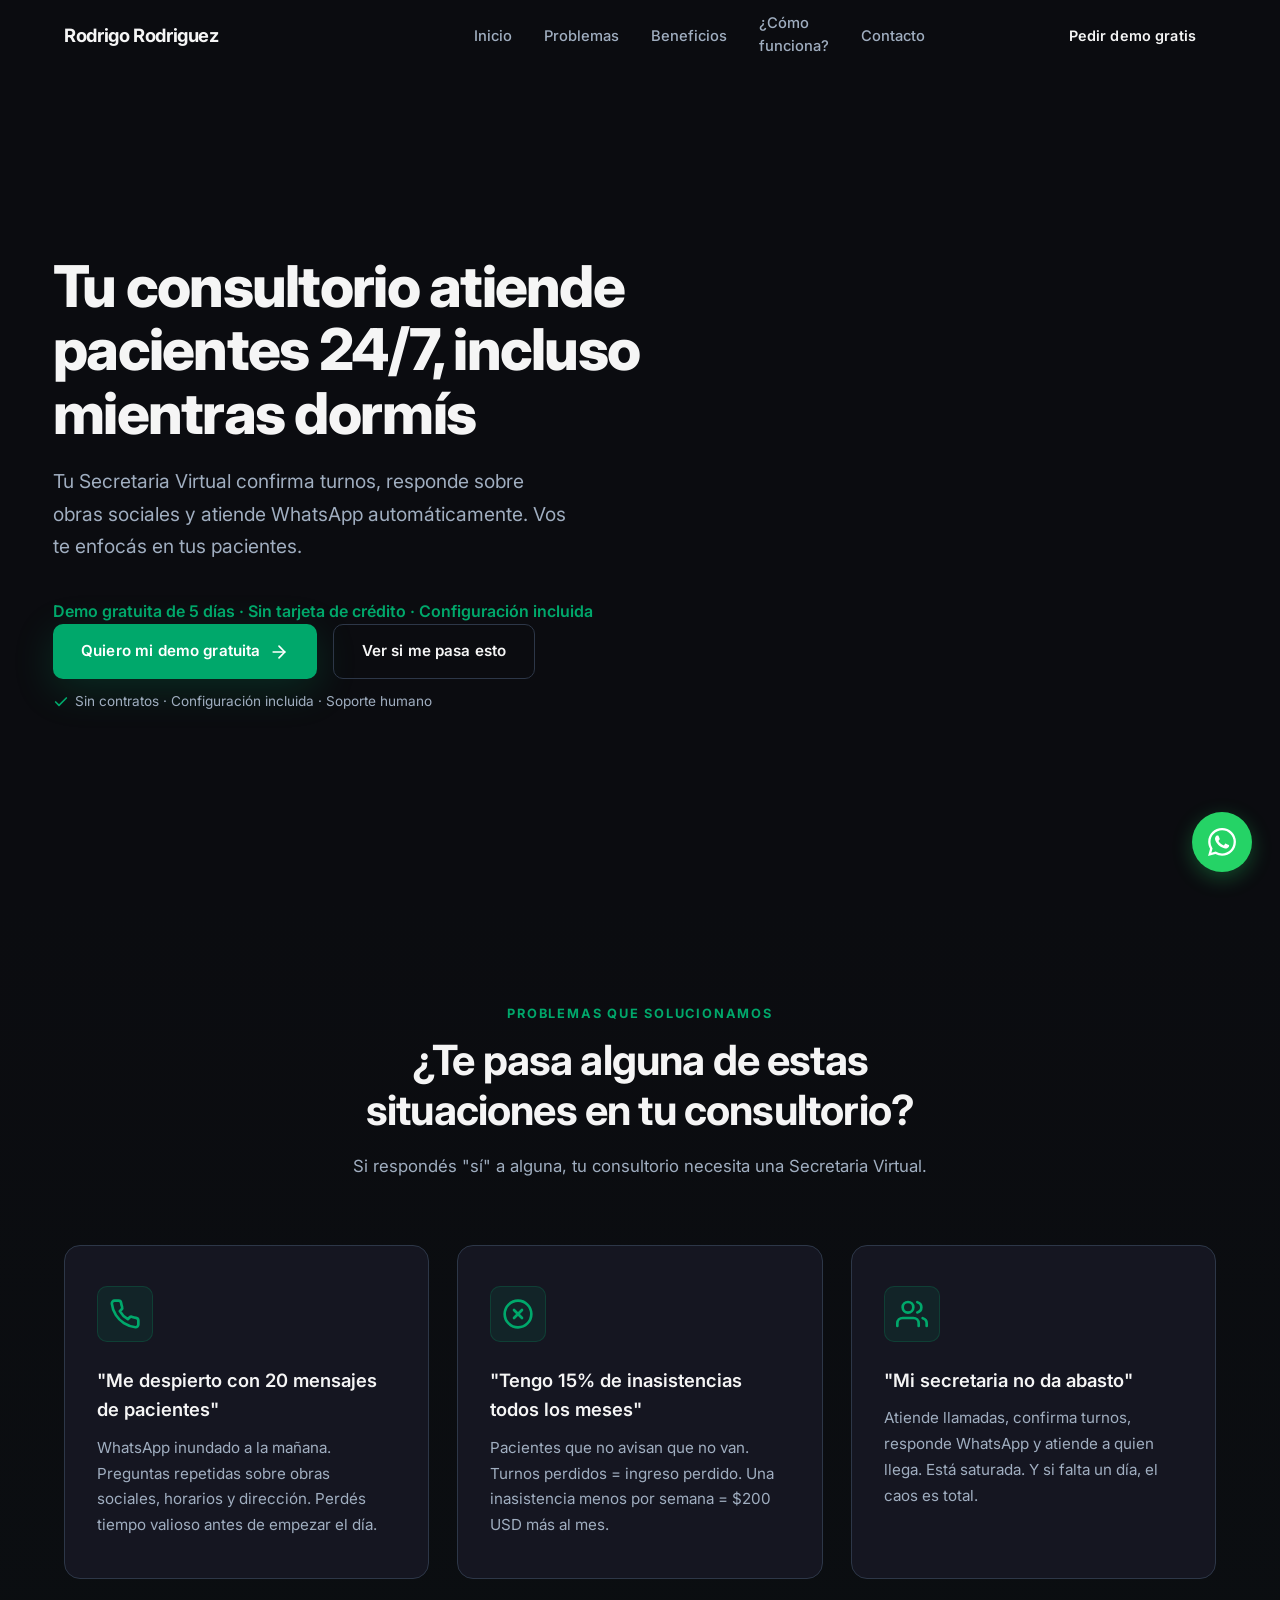
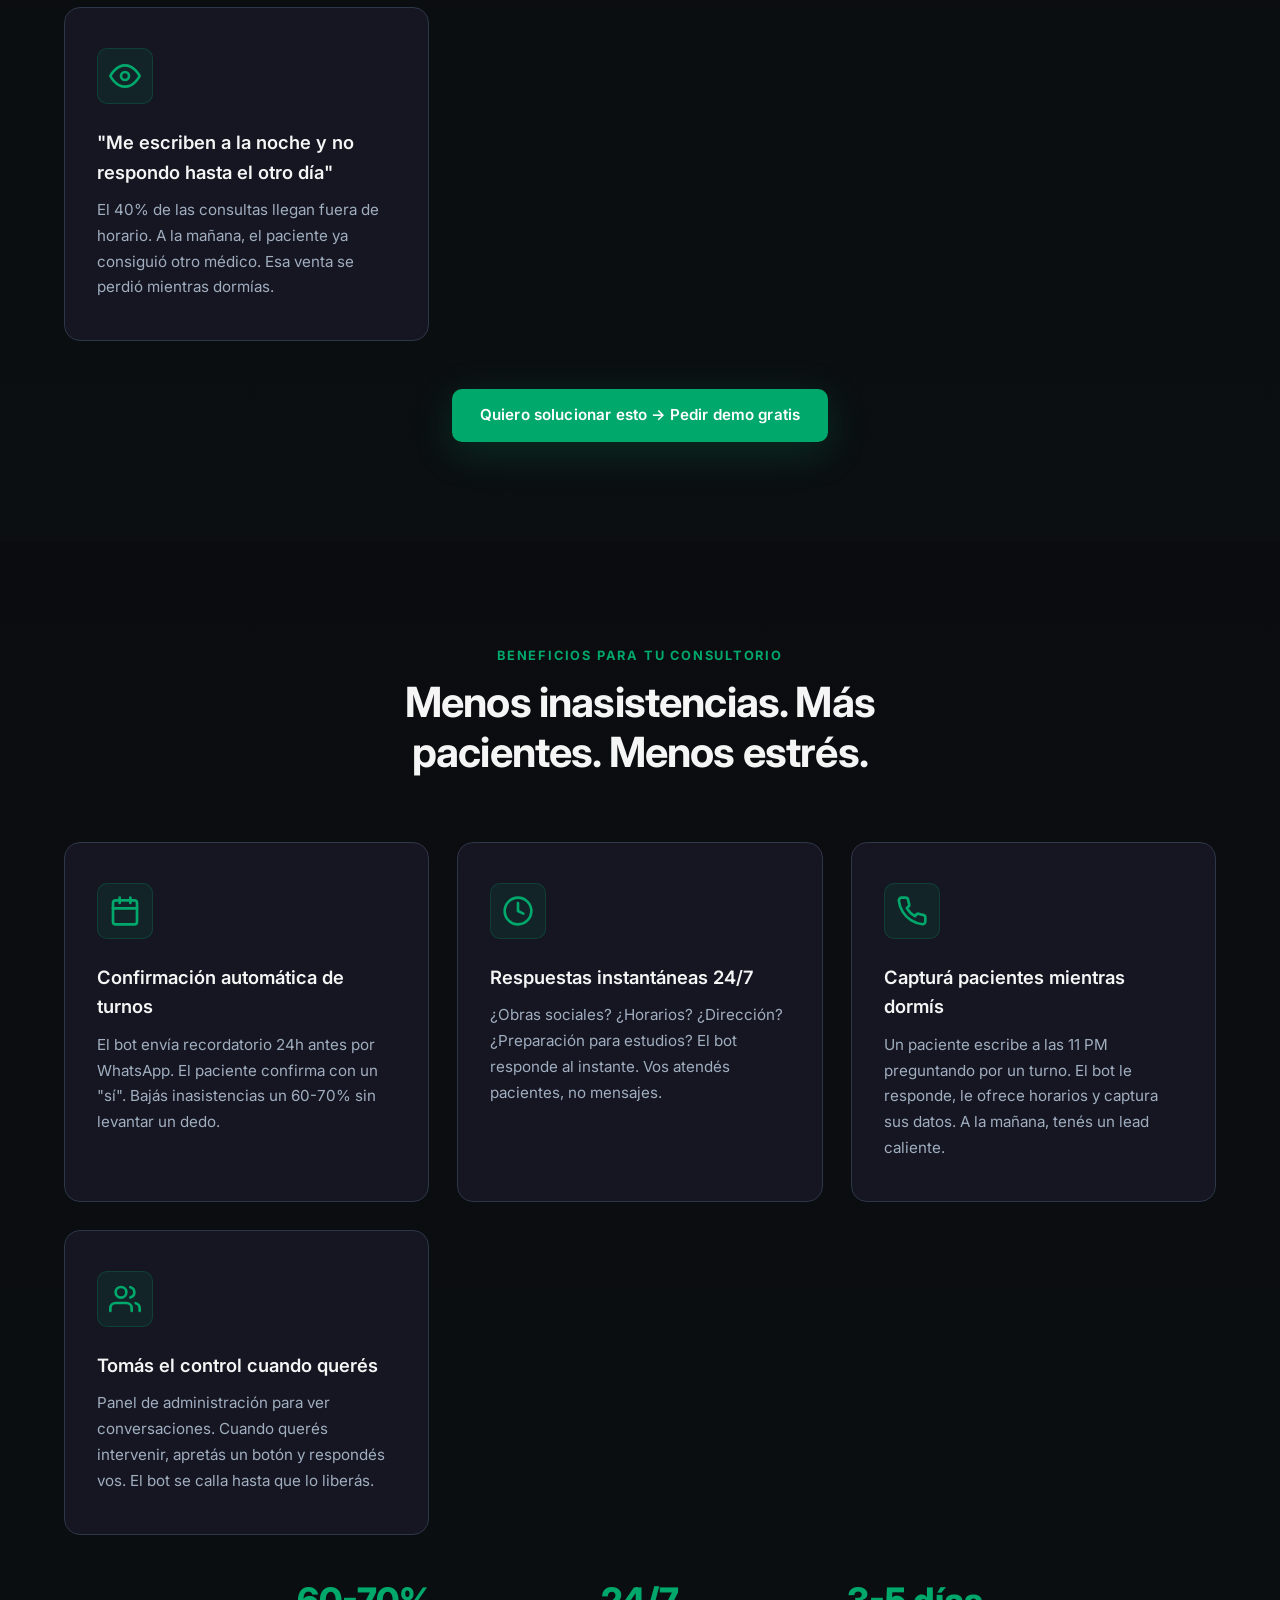
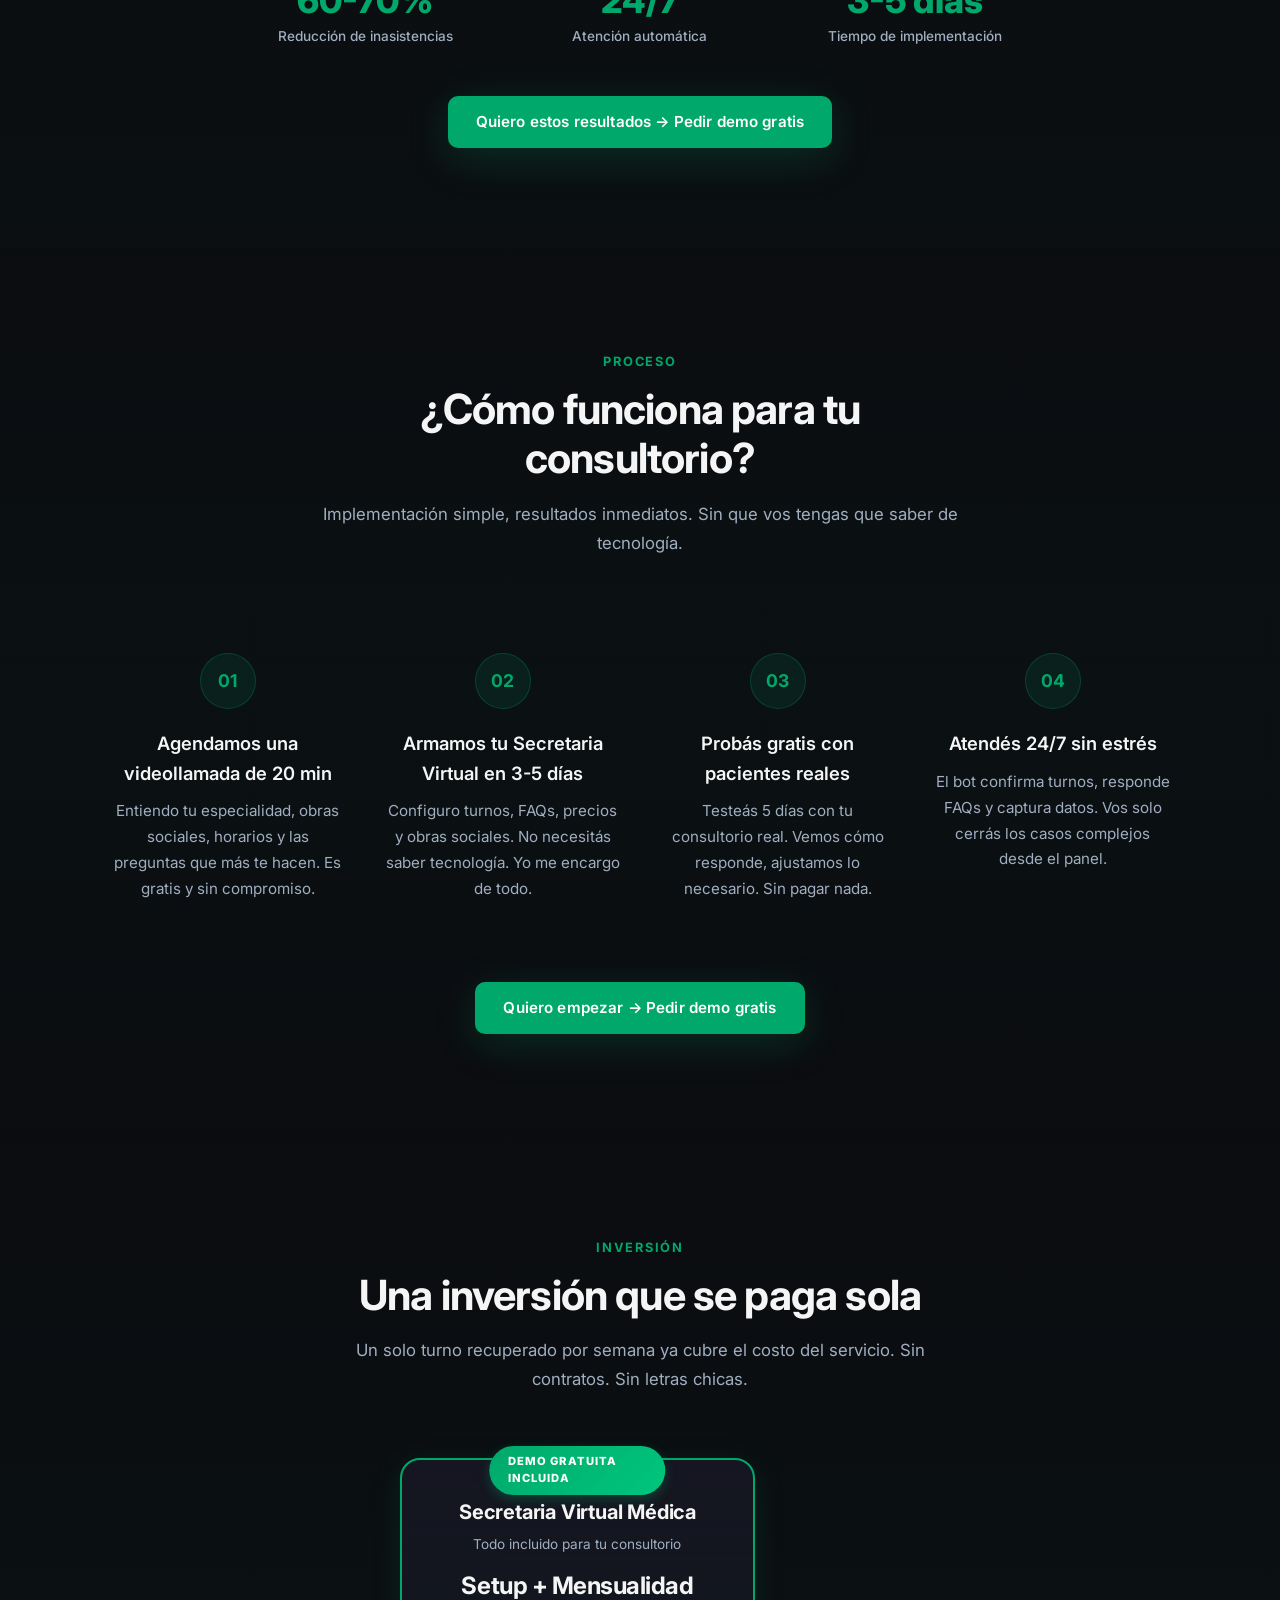
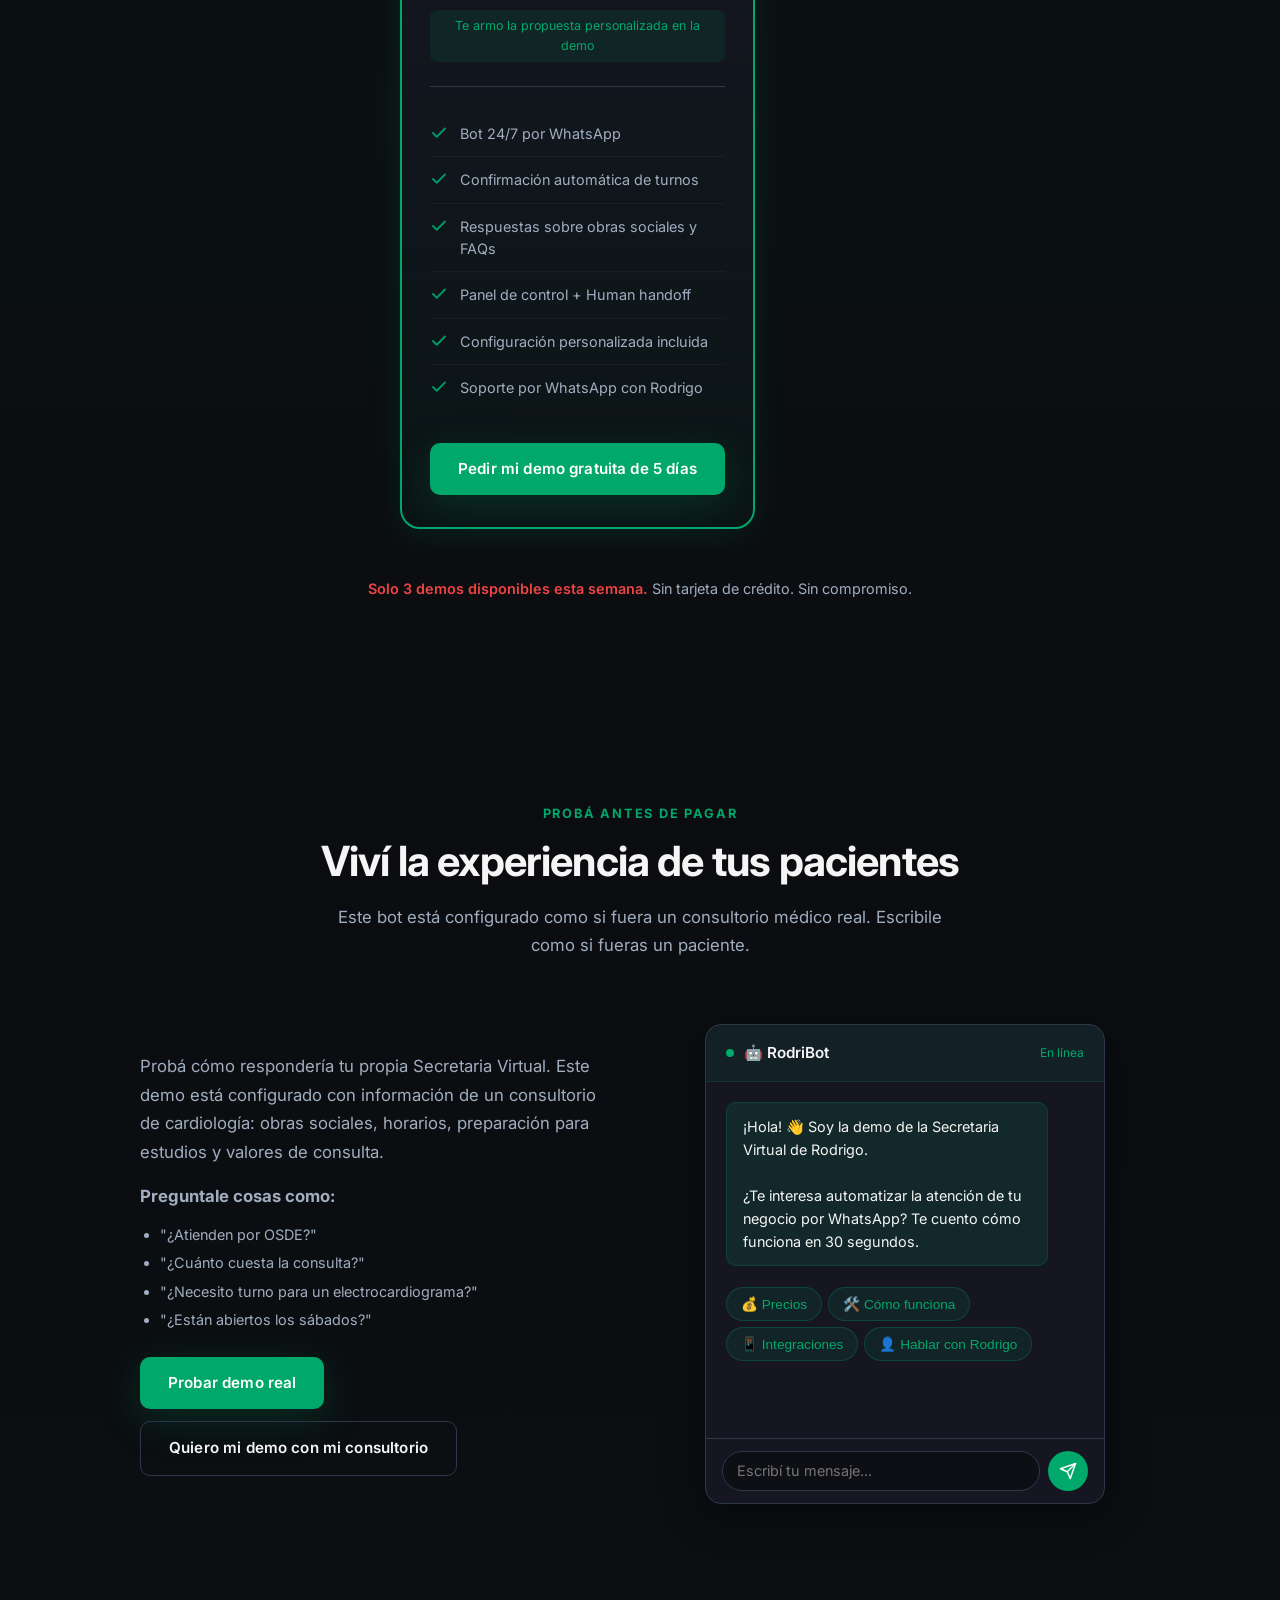
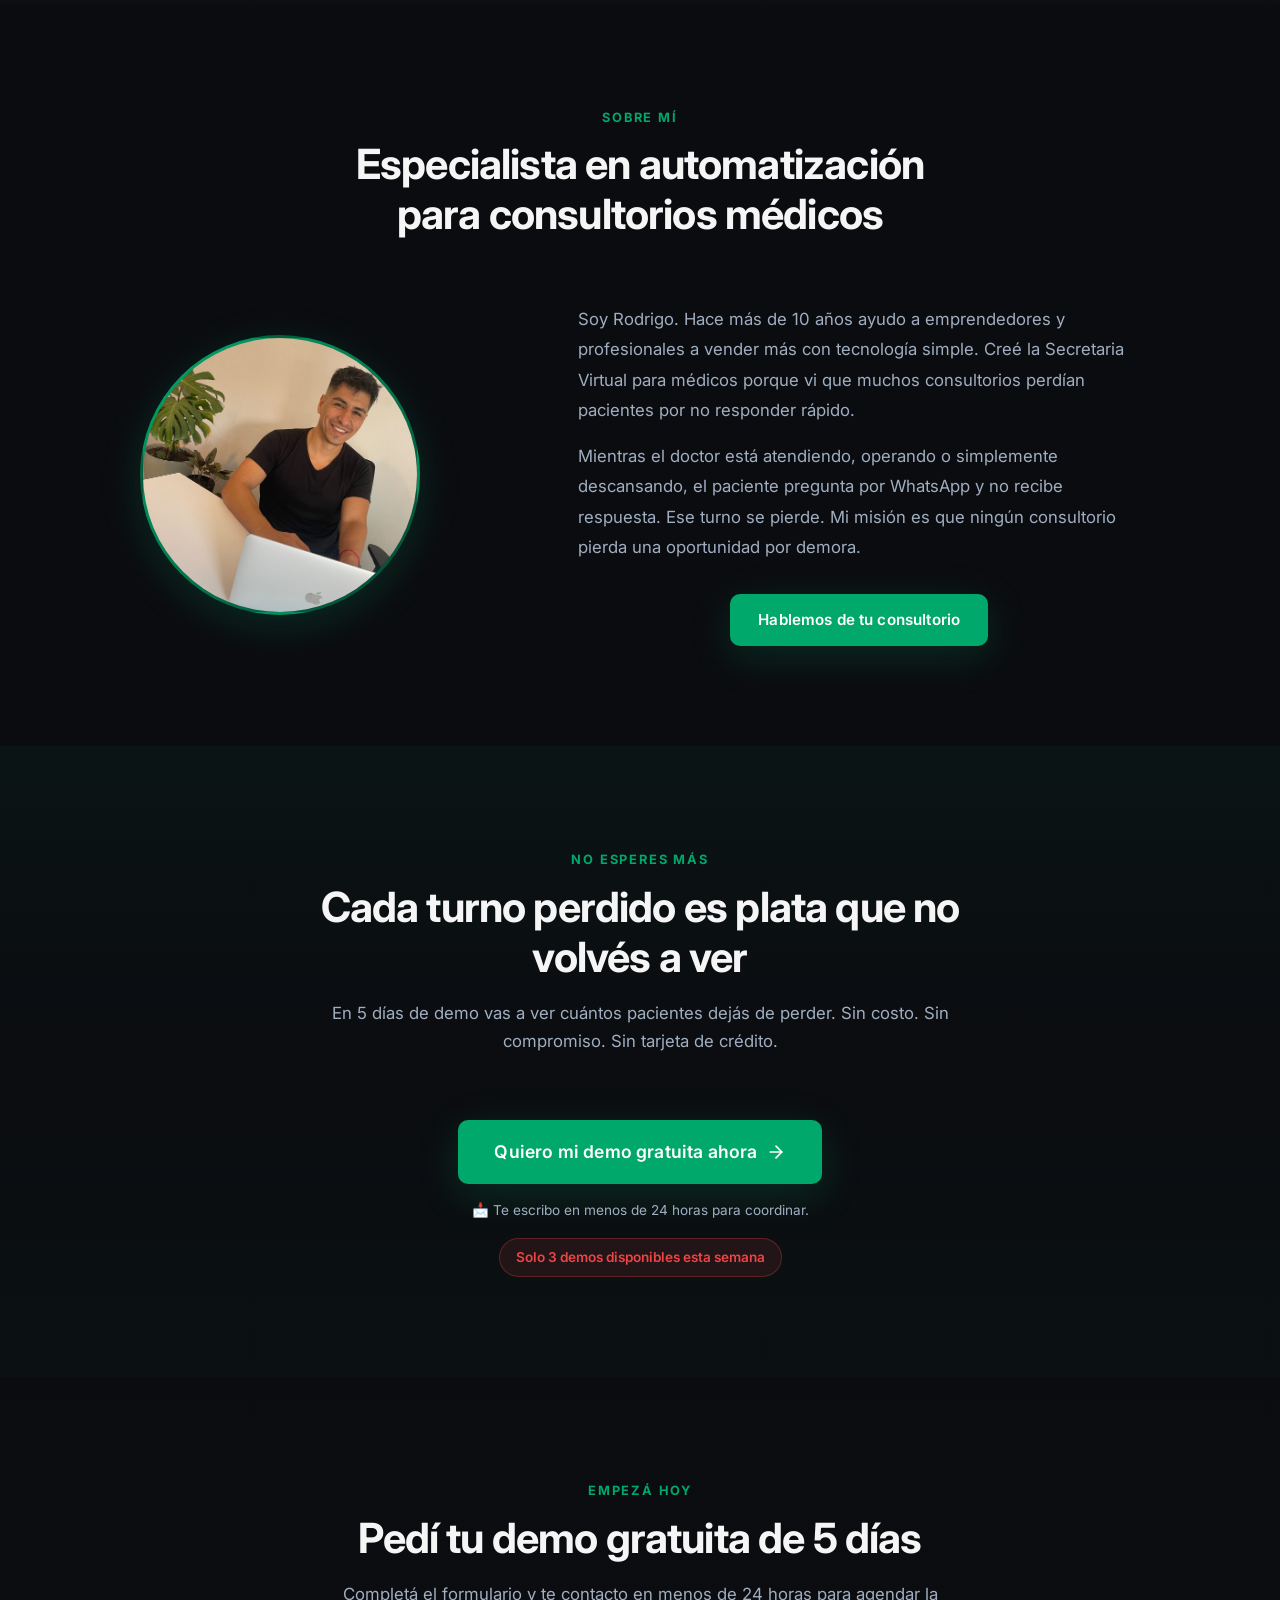
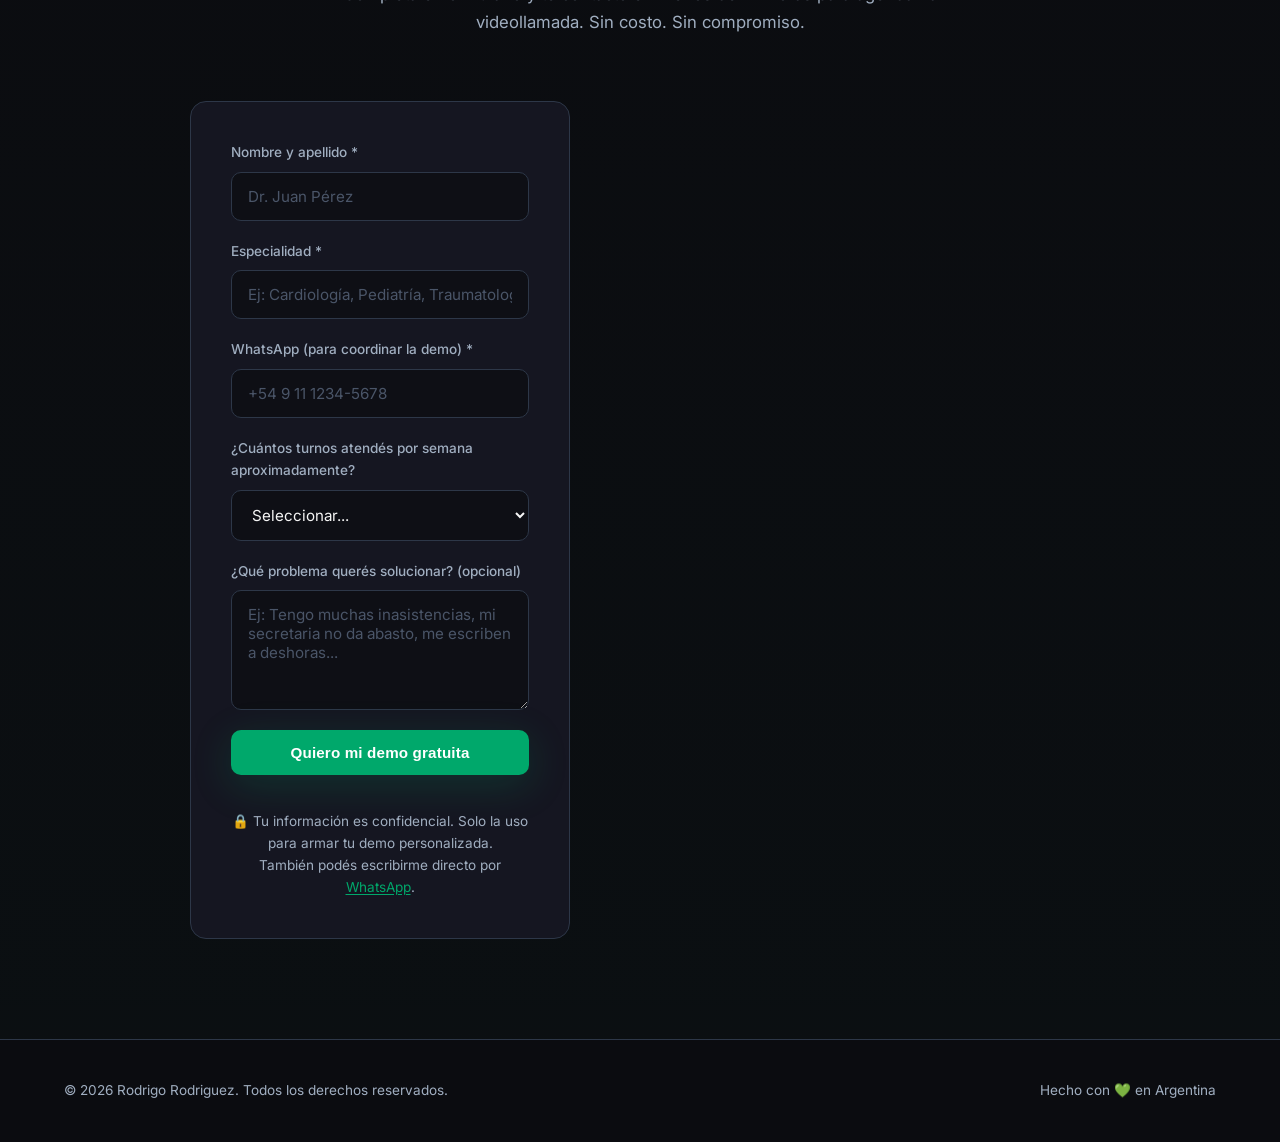
==== index.html @ 979d7f4d "fix: Suavizar hero copy" ====
<!DOCTYPE html>
<html lang="es-AR">
<head>
  <meta charset="UTF-8" />
  <meta name="viewport" content="width=device-width, initial-scale=1.0" />
  <title>Secretaria Virtual para Médicos y Consultorios | Reduce inasistencias 24/7</title>
  <meta name="description" content="Atendé pacientes por WhatsApp automáticamente. Confirmá turnos, respondé FAQs médicas y reducí inasistencias. Demo gratuita de 5 días para médicos y consultorios." />
  <meta name="author" content="Rodrigo Rodriguez" />
  <meta name="robots" content="index, follow" />
  <meta name="theme-color" content="#0B0C10" />
  <meta name="msapplication-TileColor" content="#0B0C10" />
  <meta name="apple-mobile-web-app-capable" content="yes" />
  <meta name="apple-mobile-web-app-status-bar-style" content="black-translucent" />
  <meta name="apple-mobile-web-app-title" content="Secretaria Virtual Médica" />
  <meta name="format-detection" content="telephone=no" />
  <link rel="canonical" href="https://rodrigorodriguez.com.ar/" />
  <link rel="manifest" href="manifest.json" />

  <meta property="og:type" content="website" />
  <meta property="og:url" content="https://rodrigorodriguez.com.ar/" />
  <meta property="og:title" content="Secretaria Virtual para Médicos y Consultorios | Reduce inasistencias 24/7" />
  <meta property="og:description" content="Atendé pacientes por WhatsApp automáticamente. Confirmá turnos, respondé FAQs y reducí inasistencias. Demo gratuita de 5 días." />
  <meta property="og:image" content="https://rodrigorodriguez.com.ar/assets/og-home.jpg" />
  <meta property="og:locale" content="es_AR" />

  <meta name="twitter:card" content="summary_large_image" />
  <meta name="twitter:url" content="https://rodrigorodriguez.com.ar/" />
  <meta name="twitter:title" content="Secretaria Virtual para Médicos y Consultorios | Reduce inasistencias 24/7" />
  <meta name="twitter:description" content="Atendé pacientes por WhatsApp automáticamente. Confirmá turnos, respondé FAQs y reducí inasistencias. Demo gratuita de 5 días." />
  <meta name="twitter:image" content="https://rodrigorodriguez.com.ar/assets/og-home.jpg" />

  <!-- SEO Extra -->
  <meta name="keywords" content="secretaria virtual médicos, bot whatsapp consultorios, reducir inasistencias turnos, automatización atención médica, chatbot médico argentina" />
  <meta name="geo.region" content="AR" />
  <meta name="geo.placename" content="Argentina" />
  <meta name="language" content="Spanish" />
  <meta name="revisit-after" content="7 days" />

  <!-- Structured Data: LocalBusiness + Service -->
  <script type="application/ld+json">
  {
    "@context": "https://schema.org",
    "@type": "LocalBusiness",
    "name": "Rodrigo Rodriguez - Secretaria Virtual para Médicos",
    "description": "Atendé pacientes por WhatsApp automáticamente. Confirmá turnos, respondé FAQs y reducí inasistencias. Demo gratuita de 5 días.",
    "url": "https://rodrigorodriguez.com.ar",
    "telephone": "+54-9-2477-614405",
    "email": "rodrigo.desarrollador@gmail.com",
    "priceRange": "$$",
    "address": {
      "@type": "PostalAddress",
      "addressCountry": "AR"
    },
    "areaServed": {
      "@type": "Country",
      "name": "Argentina"
    },
    "serviceType": ["Automatización WhatsApp para consultorios médicos", "Chatbot médico", "Confirmación automática de turnos"],
    "offers": {
      "@type": "Offer",
      "name": "Demo gratuita Secretaria Virtual Médica",
      "description": "Demo gratuita de 5 días para consultorios médicos. Sin tarjeta de crédito.",
      "price": "0",
      "priceCurrency": "ARS",
      "availability": "https://schema.org/InStock"
    },
    "aggregateRating": {
      "@type": "AggregateRating",
      "ratingValue": "5",
      "reviewCount": "1"
    }
  }
  </script>

  <link rel="icon" href="data:image/svg+xml,<svg xmlns=%22http://www.w3.org/2000/svg%22 viewBox=%220 0 100 100%22><text y=%22.9em%22 font-size=%2290%22>🏥</text></svg>" />

  <!-- Performance: Preconnect critical domains -->
  <link rel="dns-prefetch" href="https://fonts.googleapis.com" />
  <link rel="dns-prefetch" href="https://fonts.gstatic.com" />
  <link rel="dns-prefetch" href="https://www.googletagmanager.com" />
  <link rel="dns-prefetch" href="https://connect.facebook.net" />
  <link rel="preconnect" href="https://fonts.googleapis.com" />
  <link rel="preconnect" href="https://fonts.gstatic.com" crossorigin />

  <!-- Preload critical CSS -->
  <link rel="preload" href="css/base.css" as="style" />
  <link rel="preload" href="css/main.css" as="style" />

  <!-- Font with display=swap to avoid FOIT -->
  <link href="https://fonts.googleapis.com/css2?family=Inter:wght@300;400;500;600;700;800&display=swap" rel="stylesheet" />

  <!-- Google tag (gtag.js) -->
  <script async src="https://www.googletagmanager.com/gtag/js?id=G-78JG3Y66YB"></script>
  <script>
    window.dataLayer = window.dataLayer || [];
    function gtag(){dataLayer.push(arguments);}
    gtag('js', new Date());
    gtag('config', 'G-78JG3Y66YB');
  </script>

  <!-- Meta Pixel Code -->
  <script>
    !function(f,b,e,v,n,t,s)
    {if(f.fbq)return;n=f.fbq=function(){n.callMethod?
    n.callMethod.apply(n,arguments):n.queue.push(arguments)};
    if(!f._fbq)f._fbq=n;n.push=n;n.loaded=!0;n.version='2.0';
    n.queue=[];t=b.createElement(e);t.async=!0;
    t.src=v;s=b.getElementsByTagName(e)[0];
    s.parentNode.insertBefore(t,s)}(window, document,'script',
    'https://connect.facebook.net/en_US/fbevents.js');
    fbq('init', '2171795843596902');
    fbq('track', 'PageView');
  </script>
  <noscript><img height="1" width="1" style="display:none"
    src="https://www.facebook.com/tr?id=2171795843596902&ev=PageView&noscript=1"
  /></noscript>
  <!-- End Meta Pixel Code -->

  <link rel="stylesheet" href="css/base.css" />
  <link rel="stylesheet" href="css/main.css" />
  <link rel="stylesheet" href="css/home.css" />
  <link rel="stylesheet" href="css/bot-landing.css" />
  <link rel="stylesheet" href="css/responsive.css" />

  <!-- Estilos adicionales para secciones médicas -->
  <style>
    .section--problems { background: linear-gradient(180deg, var(--bg-body) 0%, rgba(0,168,107,0.02) 100%); }
    /* Hero con video: ajustes para texto centrado sin columna derecha */
    .hero--video .hero__container {
      grid-template-columns: 1fr !important;
      text-align: center;
      gap: 0;
    }
    .hero--video .hero__content {
      max-width: 720px;
      margin: 0 auto;
    }
    .hero--video .hero__subtitle {
      margin-left: auto;
      margin-right: auto;
    }
    .hero--video .hero__cta {
      justify-content: center;
    }
    @media (min-width: 1024px) {
      .hero--video .hero__container {
        text-align: left;
      }
      .hero--video .hero__content {
        margin: 0;
      }
      .hero--video .hero__subtitle {
        margin-left: 0;
        margin-right: 0;
      }
      .hero--video .hero__cta {
        justify-content: flex-start;
      }
    }
    .stats-row {
      display: grid;
      grid-template-columns: repeat(3, 1fr);
      gap: 24px;
      max-width: 800px;
      margin: 48px auto 0;
      text-align: center;
    }
    .stat-item__number {
      font-size: 2.2rem;
      font-weight: 800;
      color: var(--accent);
      line-height: 1;
      margin-bottom: 8px;
    }
    .stat-item__label {
      font-size: 0.85rem;
      color: var(--text-secondary);
      font-weight: 500;
    }
    .urgency-badge {
      display: inline-block;
      background: rgba(239, 68, 68, 0.1);
      border: 1px solid rgba(239, 68, 68, 0.3);
      color: #ef4444;
      font-size: 0.85rem;
      font-weight: 600;
      padding: 8px 16px;
      border-radius: 100px;
      margin-top: 16px;
    }
    @media (max-width: 767px) {
      .stats-row { grid-template-columns: 1fr; gap: 16px; }
    }
    .demo-prompts {
      margin-top: 12px;
      padding-left: 20px;
      color: var(--text-secondary);
      font-size: 0.9rem;
    }
    .demo-prompts li {
      list-style: disc;
      margin-bottom: 4px;
    }
    /* Hero video background */
    .hero--video {
      position: relative;
      overflow: hidden;
    }
    .hero__video-bg {
      position: absolute;
      top: 0;
      left: 0;
      width: 100%;
      height: 100%;
      object-fit: cover;
      z-index: 0;
      opacity: 0.55;
    }
    .hero__overlay {
      position: absolute;
      inset: 0;
      background: linear-gradient(135deg, rgba(11,12,16,0.92) 0%, rgba(11,12,16,0.75) 40%, rgba(11,12,16,0.88) 100%);
      z-index: 1;
    }
    .hero__content-wrapper {
      position: relative;
      z-index: 2;
    }
    .hero__scroll {
      position: relative;
      z-index: 2;
    }
    /* Noscript fallback */
    noscript .hero__video-bg { display: none; }
    noscript .hero__overlay { background: rgba(11,12,16,0.95); }
    /* Reduced motion */
    @media (prefers-reduced-motion: reduce) {
      .hero__video-bg { display: none; }
      .hero__overlay { background: rgba(11,12,16,0.95); }
    }
    .hero__price {
      margin-top: 16px;
      font-size: 1rem;
      color: var(--accent);
      font-weight: 600;
    }
    /* Trust badge */
    .trust-badge {
      display: inline-flex;
      align-items: center;
      gap: 6px;
      font-size: 0.85rem;
      color: var(--text-secondary);
      margin-top: 12px;
    }
    .trust-badge svg {
      color: var(--accent);
      flex-shrink: 0;
    }
  </style>

  <noscript>
    <style>
      .hero__video-bg { display: none !important; }
      .hero__overlay { background: rgba(11,12,16,0.95) !important; }
    </style>
  </noscript>
</head>
<body>
  <a href="#main-content" class="skip-link">Saltar al contenido</a>

  <header class="header" id="header">
    <nav class="navbar container" aria-label="Navegación principal">
      <a href="#hero" class="logo" aria-label="Ir al inicio">
        <span class="logo__text">Rodrigo Rodriguez</span>
      </a>

      <button class="nav__toggle" id="navToggle" aria-label="Abrir menú" aria-expanded="false" aria-controls="navMenu">
        <span class="hamburger"></span>
      </button>

      <ul class="nav__menu" id="navMenu">
        <li><a href="#hero" class="nav__link">Inicio</a></li>
        <li><a href="#problemas" class="nav__link">Problemas</a></li>
        <li><a href="#beneficios" class="nav__link">Beneficios</a></li>
        <li><a href="#como-funciona" class="nav__link">¿Cómo funciona?</a></li>
        <li><a href="#contacto" class="nav__link">Contacto</a></li>
      </ul>
      <div class="nav-overlay" id="navOverlay" hidden></div>

      <a href="#contacto" class="btn btn--small btn--nav" data-track="lead">Pedir demo gratis</a>
    </nav>
  </header>

  <main id="main-content">
    <!-- Hero con video de fondo -->
    <section class="hero--landing hero--video" id="hero" aria-label="Presentación principal">
      <!-- Video de fondo -->
      <video class="hero__video-bg" autoplay muted loop playsinline
             poster="assets/hero-poster.jpg">
        <source src="assets/emocional.mp4" type="video/mp4">
      </video>

      <!-- Overlay oscuro + gradiente para legibilidad del texto -->
      <div class="hero__overlay"></div>

      <div class="container hero__container hero__content-wrapper">
        <div class="hero__content">
          <h1 class="hero__title">Tu consultorio atiende pacientes 24/7, incluso mientras dormís</h1>
          <p class="hero__subtitle">Tu Secretaria Virtual confirma turnos, responde sobre obras sociales y atiende WhatsApp automáticamente. Vos te enfocás en tus pacientes.</p>
          <p class="hero__price">Demo gratuita de 5 días · Sin tarjeta de crédito · Configuración incluida</p>
          <div class="hero__cta">
            <a href="#contacto" class="btn btn--primary" data-track="lead" onclick="trackDemoClick('hero_button')">
              <span>Quiero mi demo gratuita</span>
              <svg width="20" height="20" viewBox="0 0 24 24" fill="none" stroke="currentColor" stroke-width="2" stroke-linecap="round" stroke-linejoin="round" aria-hidden="true"><path d="M5 12h14"/><path d="m12 5 7 7-7 7"/></svg>
            </a>
            <a href="#problemas" class="btn btn--secondary">Ver si me pasa esto</a>
          </div>
          <!-- Trust microcopy -->
          <div class="trust-badge">
            <svg width="16" height="16" viewBox="0 0 24 24" fill="none" stroke="currentColor" stroke-width="2.5" stroke-linecap="round" stroke-linejoin="round"><polyline points="20 6 9 17 4 12"/></svg>
            Sin contratos · Configuración incluida · Soporte humano
          </div>
        </div>
      </div>
      <div class="hero__scroll">
        <a href="#problemas" class="scroll-indicator" aria-label="Desplazar hacia abajo">
          <span class="scroll-indicator__mouse"><span class="scroll-indicator__wheel"></span></span>
        </a>
      </div>
    </section>

    <!-- Problemas que solucionamos -->
    <section class="section section--problems" id="problemas" aria-labelledby="problems-title">
      <div class="container">
        <header class="section__header">
          <span class="section__label">Problemas que solucionamos</span>
          <h2 id="problems-title" class="section__title">¿Te pasa alguna de estas situaciones en tu consultorio?</h2>
          <p class="section__subtitle">Si respondés "sí" a alguna, tu consultorio necesita una Secretaria Virtual.</p>
        </header>
        <div class="features">
          <article class="feature-card" data-animate="fade-up">
            <div class="feature-card__icon" aria-hidden="true">
              <svg width="32" height="32" viewBox="0 0 24 24" fill="none" stroke="currentColor" stroke-width="2" stroke-linecap="round" stroke-linejoin="round"><path d="M22 16.92v3a2 2 0 0 1-2.18 2 19.79 19.79 0 0 1-8.63-3.07 19.5 19.5 0 0 1-6-6 19.79 19.79 0 0 1-3.07-8.67A2 2 0 0 1 4.11 2h3a2 2 0 0 1 2 1.72 12.84 12.84 0 0 0 .7 2.81 2 2 0 0 1-.45 2.11L8.09 9.91a16 16 0 0 0 6 6l1.27-1.27a2 2 0 0 1 2.11-.45 12.84 12.84 0 0 0 2.81.7A2 2 0 0 1 22 16.92z"/></svg>
            </div>
            <h3 class="feature-card__title">"Me despierto con 20 mensajes de pacientes"</h3>
            <p class="feature-card__text">WhatsApp inundado a la mañana. Preguntas repetidas sobre obras sociales, horarios y dirección. Perdés tiempo valioso antes de empezar el día.</p>
          </article>
          <article class="feature-card" data-animate="fade-up">
            <div class="feature-card__icon" aria-hidden="true">
              <svg width="32" height="32" viewBox="0 0 24 24" fill="none" stroke="currentColor" stroke-width="2" stroke-linecap="round" stroke-linejoin="round"><circle cx="12" cy="12" r="10"/><line x1="15" y1="9" x2="9" y2="15"/><line x1="9" y1="9" x2="15" y2="15"/></svg>
            </div>
            <h3 class="feature-card__title">"Tengo 15% de inasistencias todos los meses"</h3>
            <p class="feature-card__text">Pacientes que no avisan que no van. Turnos perdidos = ingreso perdido. Una inasistencia menos por semana = $200 USD más al mes.</p>
          </article>
          <article class="feature-card" data-animate="fade-up">
            <div class="feature-card__icon" aria-hidden="true">
              <svg width="32" height="32" viewBox="0 0 24 24" fill="none" stroke="currentColor" stroke-width="2" stroke-linecap="round" stroke-linejoin="round"><path d="M17 21v-2a4 4 0 0 0-4-4H5a4 4 0 0 0-4 4v2"/><circle cx="9" cy="7" r="4"/><path d="M23 21v-2a4 4 0 0 0-3-3.87"/><path d="M16 3.13a4 4 0 0 1 0 7.75"/></svg>
            </div>
            <h3 class="feature-card__title">"Mi secretaria no da abasto"</h3>
            <p class="feature-card__text">Atiende llamadas, confirma turnos, responde WhatsApp y atiende a quien llega. Está saturada. Y si falta un día, el caos es total.</p>
          </article>
          <article class="feature-card" data-animate="fade-up">
            <div class="feature-card__icon" aria-hidden="true">
              <svg width="32" height="32" viewBox="0 0 24 24" fill="none" stroke="currentColor" stroke-width="2" stroke-linecap="round" stroke-linejoin="round"><path d="M1 12s4-8 11-8 11 8 11 8-4 8-11 8-11-8-11-8z"/><circle cx="12" cy="12" r="3"/></svg>
            </div>
            <h3 class="feature-card__title">"Me escriben a la noche y no respondo hasta el otro día"</h3>
            <p class="feature-card__text">El 40% de las consultas llegan fuera de horario. A la mañana, el paciente ya consiguió otro médico. Esa venta se perdió mientras dormías.</p>
          </article>
        </div>
        <div class="section__cta" data-animate="fade-up">
          <a href="#contacto" class="btn btn--primary" data-track="lead" onclick="trackDemoClick('problems_section')">Quiero solucionar esto → Pedir demo gratis</a>
        </div>
      </div>
    </section>

    <!-- Beneficios -->
    <section class="section section--benefits" id="beneficios" aria-labelledby="benefits-title">
      <div class="container">
        <header class="section__header">
          <span class="section__label">Beneficios para tu consultorio</span>
          <h2 id="benefits-title" class="section__title">Menos inasistencias. Más pacientes. Menos estrés.</h2>
        </header>
        <div class="features">
          <article class="feature-card" data-animate="fade-up">
            <div class="feature-card__icon" aria-hidden="true">
              <svg width="32" height="32" viewBox="0 0 24 24" fill="none" stroke="currentColor" stroke-width="2" stroke-linecap="round" stroke-linejoin="round"><rect x="3" y="4" width="18" height="18" rx="2" ry="2"/><line x1="16" y1="2" x2="16" y2="6"/><line x1="8" y1="2" x2="8" y2="6"/><line x1="3" y1="10" x2="21" y2="10"/></svg>
            </div>
            <h3 class="feature-card__title">Confirmación automática de turnos</h3>
            <p class="feature-card__text">El bot envía recordatorio 24h antes por WhatsApp. El paciente confirma con un "sí". Bajás inasistencias un 60-70% sin levantar un dedo.</p>
          </article>
          <article class="feature-card" data-animate="fade-up">
            <div class="feature-card__icon" aria-hidden="true">
              <svg width="32" height="32" viewBox="0 0 24 24" fill="none" stroke="currentColor" stroke-width="2" stroke-linecap="round" stroke-linejoin="round"><circle cx="12" cy="12" r="10"/><polyline points="12 6 12 12 16 14"/></svg>
            </div>
            <h3 class="feature-card__title">Respuestas instantáneas 24/7</h3>
            <p class="feature-card__text">¿Obras sociales? ¿Horarios? ¿Dirección? ¿Preparación para estudios? El bot responde al instante. Vos atendés pacientes, no mensajes.</p>
          </article>
          <article class="feature-card" data-animate="fade-up">
            <div class="feature-card__icon" aria-hidden="true">
              <svg width="32" height="32" viewBox="0 0 24 24" fill="none" stroke="currentColor" stroke-width="2" stroke-linecap="round" stroke-linejoin="round"><path d="M22 16.92v3a2 2 0 0 1-2.18 2 19.79 19.79 0 0 1-8.63-3.07 19.5 19.5 0 0 1-6-6 19.79 19.79 0 0 1-3.07-8.67A2 2 0 0 1 4.11 2h3a2 2 0 0 1 2 1.72 12.84 12.84 0 0 0 .7 2.81 2 2 0 0 1-.45 2.11L8.09 9.91a16 16 0 0 0 6 6l1.27-1.27a2 2 0 0 1 2.11-.45 12.84 12.84 0 0 0 2.81.7A2 2 0 0 1 22 16.92z"/></svg>
            </div>
            <h3 class="feature-card__title">Capturá pacientes mientras dormís</h3>
            <p class="feature-card__text">Un paciente escribe a las 11 PM preguntando por un turno. El bot le responde, le ofrece horarios y captura sus datos. A la mañana, tenés un lead caliente.</p>
          </article>
          <article class="feature-card" data-animate="fade-up">
            <div class="feature-card__icon" aria-hidden="true">
              <svg width="32" height="32" viewBox="0 0 24 24" fill="none" stroke="currentColor" stroke-width="2" stroke-linecap="round" stroke-linejoin="round"><path d="M17 21v-2a4 4 0 0 0-4-4H5a4 4 0 0 0-4 4v2"/><circle cx="9" cy="7" r="4"/><path d="M23 21v-2a4 4 0 0 0-3-3.87"/><path d="M16 3.13a4 4 0 0 1 0 7.75"/></svg>
            </div>
            <h3 class="feature-card__title">Tomás el control cuando querés</h3>
            <p class="feature-card__text">Panel de administración para ver conversaciones. Cuando querés intervenir, apretás un botón y respondés vos. El bot se calla hasta que lo liberás.</p>
          </article>
        </div>

        <!-- Stats row -->
        <div class="stats-row" data-animate="fade-up">
          <div class="stat-item">
            <div class="stat-item__number">60-70%</div>
            <div class="stat-item__label">Reducción de inasistencias</div>
          </div>
          <div class="stat-item">
            <div class="stat-item__number">24/7</div>
            <div class="stat-item__label">Atención automática</div>
          </div>
          <div class="stat-item">
            <div class="stat-item__number">3-5 días</div>
            <div class="stat-item__label">Tiempo de implementación</div>
          </div>
        </div>

        <div class="section__cta" data-animate="fade-up">
          <a href="#contacto" class="btn btn--primary" data-track="lead" onclick="trackDemoClick('benefits_section')">Quiero estos resultados → Pedir demo gratis</a>
        </div>
      </div>
    </section>

    <!-- ¿Cómo funciona? -->
    <section class="section section--steps" id="como-funciona" aria-labelledby="steps-title">
      <div class="container">
        <header class="section__header">
          <span class="section__label">Proceso</span>
          <h2 id="steps-title" class="section__title">¿Cómo funciona para tu consultorio?</h2>
          <p class="section__subtitle">Implementación simple, resultados inmediatos. Sin que vos tengas que saber de tecnología.</p>
        </header>
        <div class="steps">
          <article class="step" data-animate="fade-up">
            <span class="step__number" aria-hidden="true">01</span>
            <div>
              <h3 class="step__title">Agendamos una videollamada de 20 min</h3>
              <p class="step__text">Entiendo tu especialidad, obras sociales, horarios y las preguntas que más te hacen. Es gratis y sin compromiso.</p>
            </div>
          </article>
          <div class="step-connector" aria-hidden="true"></div>
          <article class="step" data-animate="fade-up">
            <span class="step__number" aria-hidden="true">02</span>
            <div>
              <h3 class="step__title">Armamos tu Secretaria Virtual en 3-5 días</h3>
              <p class="step__text">Configuro turnos, FAQs, precios y obras sociales. No necesitás saber tecnología. Yo me encargo de todo.</p>
            </div>
          </article>
          <div class="step-connector" aria-hidden="true"></div>
          <article class="step" data-animate="fade-up">
            <span class="step__number" aria-hidden="true">03</span>
            <div>
              <h3 class="step__title">Probás gratis con pacientes reales</h3>
              <p class="step__text">Testeás 5 días con tu consultorio real. Vemos cómo responde, ajustamos lo necesario. Sin pagar nada.</p>
            </div>
          </article>
          <div class="step-connector" aria-hidden="true"></div>
          <article class="step" data-animate="fade-up">
            <span class="step__number" aria-hidden="true">04</span>
            <div>
              <h3 class="step__title">Atendés 24/7 sin estrés</h3>
              <p class="step__text">El bot confirma turnos, responde FAQs y captura datos. Vos solo cerrás los casos complejos desde el panel.</p>
            </div>
          </article>
        </div>
        <div class="section__cta" data-animate="fade-up">
          <a href="#contacto" class="btn btn--primary" data-track="lead" onclick="trackDemoClick('steps_section')">Quiero empezar → Pedir demo gratis</a>
        </div>
      </div>
    </section>

    <!-- Precios -->
    <section class="section section--pricing" id="precios" aria-labelledby="pricing-title">
      <div class="container">
        <header class="section__header">
          <span class="section__label">Inversión</span>
          <h2 id="pricing-title" class="section__title">Una inversión que se paga sola</h2>
          <p class="section__subtitle">Un solo turno recuperado por semana ya cubre el costo del servicio. Sin contratos. Sin letras chicas.</p>
        </header>
        <div class="pricing" data-animate="fade-up" style="max-width: 480px; margin: 0 auto;">
          <article class="pricing-card pricing-card--featured" style="max-width: 100%;">
            <div class="pricing-card__badge">Demo gratuita incluida</div>
            <div class="pricing-card__header">
              <div class="pricing-card__name">Secretaria Virtual Médica</div>
              <div class="pricing-card__desc">Todo incluido para tu consultorio</div>
              <div class="pricing-card__price" style="font-size: 1.5rem; font-weight: 700;">Setup + Mensualidad</div>
              <div class="pricing-card__setup" style="background: rgba(0,168,107,0.1); color: var(--accent); margin-top: 12px;">Te armo la propuesta personalizada en la demo</div>
            </div>
            <ul class="pricing-card__features">
              <li class="pricing-card__feature">
                <svg width="18" height="18" viewBox="0 0 24 24" fill="none" stroke="currentColor" stroke-width="2.5" stroke-linecap="round" stroke-linejoin="round"><polyline points="20 6 9 17 4 12"/></svg>
                Bot 24/7 por WhatsApp
              </li>
              <li class="pricing-card__feature">
                <svg width="18" height="18" viewBox="0 0 24 24" fill="none" stroke="currentColor" stroke-width="2.5" stroke-linecap="round" stroke-linejoin="round"><polyline points="20 6 9 17 4 12"/></svg>
                Confirmación automática de turnos
              </li>
              <li class="pricing-card__feature">
                <svg width="18" height="18" viewBox="0 0 24 24" fill="none" stroke="currentColor" stroke-width="2.5" stroke-linecap="round" stroke-linejoin="round"><polyline points="20 6 9 17 4 12"/></svg>
                Respuestas sobre obras sociales y FAQs
              </li>
              <li class="pricing-card__feature">
                <svg width="18" height="18" viewBox="0 0 24 24" fill="none" stroke="currentColor" stroke-width="2.5" stroke-linecap="round" stroke-linejoin="round"><polyline points="20 6 9 17 4 12"/></svg>
                Panel de control + Human handoff
              </li>
              <li class="pricing-card__feature">
                <svg width="18" height="18" viewBox="0 0 24 24" fill="none" stroke="currentColor" stroke-width="2.5" stroke-linecap="round" stroke-linejoin="round"><polyline points="20 6 9 17 4 12"/></svg>
                Configuración personalizada incluida
              </li>
              <li class="pricing-card__feature">
                <svg width="18" height="18" viewBox="0 0 24 24" fill="none" stroke="currentColor" stroke-width="2.5" stroke-linecap="round" stroke-linejoin="round"><polyline points="20 6 9 17 4 12"/></svg>
                Soporte por WhatsApp con Rodrigo
              </li>
            </ul>
            <div class="pricing-card__cta">
              <a href="#contacto" class="btn btn--primary" data-track="lead" onclick="trackDemoClick('pricing_section')">Pedir mi demo gratuita de 5 días</a>
            </div>
          </article>
        </div>
        <p class="pricing-note" data-animate="fade-up">
          <strong style="color: #ef4444;">Solo 3 demos disponibles esta semana.</strong> Sin tarjeta de crédito. Sin compromiso.
        </p>
      </div>
    </section>

    <!-- Demo interactiva -->
    <section class="section section--demo" id="demo" aria-labelledby="demo-title">
      <div class="container">
        <header class="section__header">
          <span class="section__label">Probá antes de pagar</span>
          <h2 id="demo-title" class="section__title">Viví la experiencia de tus pacientes</h2>
          <p class="section__subtitle">Este bot está configurado como si fuera un consultorio médico real. Escribile como si fueras un paciente.</p>
        </header>
        <div class="demo__container">
          <div>
            <div class="demo__text">
              <p>Probá cómo respondería tu propia Secretaria Virtual. Este demo está configurado con información de un consultorio de cardiología: obras sociales, horarios, preparación para estudios y valores de consulta.</p>
              <p><strong>Preguntale cosas como:</strong></p>
              <ul class="demo-prompts">
                <li>"¿Atienden por OSDE?"</li>
                <li>"¿Cuánto cuesta la consulta?"</li>
                <li>"¿Necesito turno para un electrocardiograma?"</li>
                <li>"¿Están abiertos los sábados?"</li>
              </ul>
            </div>
            <div style="margin-top: 24px; display: flex; gap: 12px; flex-wrap: wrap;">
              <a href="https://rodrigo.asistentebot.com.ar/chat" class="btn btn--primary" target="_blank" rel="noopener noreferrer" onclick="trackDemoClick('demo_widget_primary')">Probar demo real</a>
              <a href="#contacto" class="btn btn--secondary" data-track="lead" onclick="trackDemoClick('demo_widget_secondary')">Quiero mi demo con mi consultorio</a>
            </div>
          </div>
          <div class="demo__widget-wrapper" data-animate="fade-up">
            <div data-bot-widget></div>
          </div>
        </div>
      </div>
    </section>

    <!-- Sobre mí -->
    <section class="section section--about" id="sobre-mi" aria-labelledby="about-title">
      <div class="container">
        <header class="section__header">
          <span class="section__label">Sobre mí</span>
          <h2 id="about-title" class="section__title">Especialista en automatización para consultorios médicos</h2>
        </header>
        <div class="about__container">
          <div class="about__avatar">
            <div class="avatar">
              <img src="assets/perfil.jpeg" alt="Rodrigo Rodriguez" class="avatar__img" loading="lazy" width="280" height="280" />
            </div>
          </div>
          <div>
            <div class="about__text">
              <p>Soy Rodrigo. Hace más de 10 años ayudo a emprendedores y profesionales a vender más con tecnología simple. Creé la Secretaria Virtual para médicos porque vi que muchos consultorios perdían pacientes por no responder rápido.</p>
              <p style="margin-top: 16px;">Mientras el doctor está atendiendo, operando o simplemente descansando, el paciente pregunta por WhatsApp y no recibe respuesta. Ese turno se pierde. Mi misión es que ningún consultorio pierda una oportunidad por demora.</p>
            </div>
            <div class="about__cta" style="margin-top: 24px; text-align: center;">
              <a href="#contacto" class="btn btn--primary" data-track="lead" onclick="trackDemoClick('about_section')">Hablemos de tu consultorio</a>
            </div>
          </div>
        </div>
      </div>
    </section>

    <!-- CTA Final -->
    <section class="section section--cta" id="cta" aria-labelledby="cta-title">
      <div class="container">
        <header class="section__header">
          <span class="section__label">No esperes más</span>
          <h2 id="cta-title" class="section__title">Cada turno perdido es plata que no volvés a ver</h2>
          <p class="section__subtitle">En 5 días de demo vas a ver cuántos pacientes dejás de perder. Sin costo. Sin compromiso. Sin tarjeta de crédito.</p>
        </header>
        <div class="section__cta" data-animate="fade-up">
          <a href="#contacto" class="btn btn--primary" data-track="lead" style="font-size: 1.1rem; padding: 18px 36px;" onclick="trackDemoClick('final_cta')">
            <span>Quiero mi demo gratuita ahora</span>
            <svg width="20" height="20" viewBox="0 0 24 24" fill="none" stroke="currentColor" stroke-width="2" stroke-linecap="round" stroke-linejoin="round" aria-hidden="true"><path d="M5 12h14"/><path d="m12 5 7 7-7 7"/></svg>
          </a>
          <p style="margin-top: 16px; font-size: 0.85rem; color: var(--text-secondary);">
            📩 Te escribo en menos de 24 horas para coordinar.
          </p>
          <div class="urgency-badge">Solo 3 demos disponibles esta semana</div>
        </div>
      </div>
    </section>

    <!-- Contacto -->
    <section class="section section--contact" id="contacto" aria-labelledby="contact-title">
      <div class="container">
        <header class="section__header">
          <span class="section__label">Empezá hoy</span>
          <h2 id="contact-title" class="section__title">Pedí tu demo gratuita de 5 días</h2>
          <p class="section__subtitle">Completá el formulario y te contacto en menos de 24 horas para agendar la videollamada. Sin costo. Sin compromiso.</p>
        </header>
        <div class="contact contact--home">
          <form class="contact__form" action="https://formspree.io/f/rodrigo.desarrollador@gmail.com" method="POST" data-track-form="lead">
            <div class="form__group">
              <label for="name" class="form__label">Nombre y apellido *</label>
              <input type="text" id="name" name="name" class="form__input" placeholder="Dr. Juan Pérez" autocomplete="name" required />
            </div>
            <div class="form__group">
              <label for="especialidad" class="form__label">Especialidad *</label>
              <input type="text" id="especialidad" name="especialidad" class="form__input" placeholder="Ej: Cardiología, Pediatría, Traumatología" required />
            </div>
            <div class="form__group">
              <label for="whatsapp" class="form__label">WhatsApp (para coordinar la demo) *</label>
              <input type="tel" id="whatsapp" name="whatsapp" class="form__input" placeholder="+54 9 11 1234-5678" required />
            </div>
            <div class="form__group">
              <label for="turnos" class="form__label">¿Cuántos turnos atendés por semana aproximadamente?</label>
              <select id="turnos" name="turnos" class="form__input">
                <option value="">Seleccionar...</option>
                <option value="1-10">1 a 10 turnos</option>
                <option value="11-30">11 a 30 turnos</option>
                <option value="31-50">31 a 50 turnos</option>
                <option value="50+">Más de 50 turnos</option>
              </select>
            </div>
            <div class="form__group">
              <label for="mensaje" class="form__label">¿Qué problema querés solucionar? (opcional)</label>
              <textarea id="mensaje" name="mensaje" class="form__input form__input--textarea" rows="3" placeholder="Ej: Tengo muchas inasistencias, mi secretaria no da abasto, me escriben a deshoras..."></textarea>
            </div>
            <button type="submit" class="btn btn--primary btn--block" onclick="trackFormSubmit()">Quiero mi demo gratuita</button>
            <p class="form__note" style="text-align: center; margin-top: 16px;">
              🔒 Tu información es confidencial. Solo la uso para armar tu demo personalizada.<br/>
              También podés escribirme directo por <a href="https://wa.me/5492477614405?text=Hola%20Rodrigo,%20soy%20medico%20y%20quiero%20pedir%20una%20demo%20gratuita%20para%20mi%20consultorio" target="_blank" rel="noopener noreferrer" data-track="contact" onclick="trackWhatsAppClick()">WhatsApp</a>.
            </p>
          </form>
        </div>
      </div>
    </section>
  </main>

  <footer class="footer">
    <div class="container footer__container">
      <p class="footer__copy">© <span id="year"></span> Rodrigo Rodriguez. Todos los derechos reservados.</p>
      <p class="footer__made">Hecho con 💚 en Argentina</p>
    </div>
  </footer>

  <a href="https://wa.me/5492477614405?text=Hola%20Rodrigo,%20soy%20medico%20y%20quiero%20pedir%20una%20demo%20gratuita%20para%20mi%20consultorio" class="whatsapp-float" target="_blank" rel="noopener noreferrer" aria-label="Pedir demo por WhatsApp" data-track="contact" onclick="trackWhatsAppClick()">
    <svg width="28" height="28" viewBox="0 0 24 24" fill="currentColor" aria-hidden="true"><path d="M17.472 14.382c-.297-.149-1.758-.867-2.03-.967-.273-.099-.471-.148-.67.15-.197.297-.767.966-.94 1.164-.173.199-.347.223-.644.075-.297-.15-1.255-.463-2.39-1.475-.883-.788-1.48-1.761-1.653-2.059-.173-.297-.018-.458.13-.606.134-.133.298-.347.446-.52.149-.174.198-.298.298-.497.099-.198.05-.371-.025-.52-.075-.149-.669-1.612-.916-2.207-.242-.579-.487-.5-.669-.51-.173-.008-.371-.01-.57-.01-.198 0-.52.074-.792.372-.272.297-1.04 1.016-1.04 2.479 0 1.462 1.065 2.875 1.213 3.074.149.198 2.096 3.2 5.077 4.487.709.306 1.262.489 1.694.625.712.227 1.36.195 1.871.118.571-.085 1.758-.719 2.006-1.413.248-.694.248-1.289.173-1.413-.074-.124-.272-.198-.57-.347m-5.421 7.403h-.004a9.87 9.87 0 01-5.031-1.378l-.361-.214-3.741.982.998-3.648-.235-.374a9.86 9.86 0 01-1.51-5.26c.001-5.45 4.436-9.884 9.888-9.884 2.64 0 5.122 1.03 6.988 2.898a9.825 9.825 0 012.893 6.994c-.003 5.45-4.437 9.884-9.885 9.884m8.413-18.297A11.815 11.815 0 0012.05 0C5.495 0 .16 5.335.157 11.892c0 2.096.547 4.142 1.588 5.945L.057 24l6.305-1.654a11.882 11.882 0 005.683 1.448h.005c6.554 0 11.89-5.335 11.893-11.893a11.821 11.821 0 00-3.48-8.413Z"/></svg>
  </a>

  <script src="js/main.js"></script>
  <script src="js/home.js"></script>
  <script src="js/bot-widget.js"></script>

  <!-- Tracking functions -->
  <script>
    function trackDemoClick(location) {
      if (typeof fbq !== 'undefined') fbq('track', 'Lead', { location: location });
      if (typeof gtag !== 'undefined') gtag('event', 'click_demo', {
        'event_category': 'conversion',
        'event_label': location
      });
    }

    function trackFormSubmit() {
      if (typeof fbq !== 'undefined') fbq('track', 'Lead', { source: 'contact_form' });
      if (typeof gtag !== 'undefined') gtag('event', 'submit_demo_form', {
        'event_category': 'conversion',
        'event_label': 'contact_form'
      });
    }

    function trackWhatsAppClick() {
      if (typeof fbq !== 'undefined') fbq('track', 'Contact', { source: 'whatsapp' });
      if (typeof gtag !== 'undefined') gtag('event', 'click_whatsapp', {
        'event_category': 'engagement',
        'event_label': 'whatsapp_float'
      });
    }
  </script>
</body>
</html>
---- css/base.css ----
/* ========================================
   RODRIGO RODRIGUEZ - BASE STYLES
   Variables, Reset & Utilities
   ======================================== */
:root {
  --bg-body: #0B0C10;
  --bg-card: #151621;
  --bg-input: #0E0F15;
  --text-primary: #F5F5F5;
  --text-secondary: #A0AEC0;
  --accent: #00A86B;
  --accent-hover: #00C77D;
  --border: #2D3748;
  --radius: 16px;
  --radius-sm: 10px;
  --shadow: 0 10px 40px rgba(0,0,0,0.4);
  --shadow-accent: 0 10px 40px rgba(0,168,107,0.2);
  --transition: color 0.3s ease, background-color 0.3s ease, border-color 0.3s ease, transform 0.3s ease, box-shadow 0.3s ease, opacity 0.3s ease;
  --container: 1200px;
  --header-h: 72px;
}

*, *::before, *::after {
  margin: 0;
  padding: 0;
  box-sizing: border-box;
}

html {
  scroll-behavior: smooth;
  scroll-padding-top: var(--header-h);
}

body {
  font-family: 'Inter', -apple-system, BlinkMacSystemFont, 'Segoe UI', Roboto, sans-serif;
  background-color: var(--bg-body);
  color: var(--text-primary);
  line-height: 1.6;
  -webkit-font-smoothing: antialiased;
  overflow-x: hidden;
}

a {
  color: inherit;
  text-decoration: none;
}

ul { list-style: none; }
img { max-width: 100%; display: block; }

.container {
  width: 100%;
  max-width: var(--container);
  margin: 0 auto;
  padding: 0 24px;
}

.skip-link {
  position: absolute;
  top: -100%;
  left: 24px;
  background: var(--accent);
  color: #fff;
  padding: 12px 20px;
  border-radius: var(--radius-sm);
  font-weight: 600;
  z-index: 9999;
  transition: top 0.3s ease;
}
.skip-link:focus { top: 16px; }
---- css/main.css ----
/* ========================================
   SHARED COMPONENTS
   Buttons, Header, Nav, Footer, Animations
   ======================================== */

/* Buttons */
.btn {
  display: inline-flex;
  align-items: center;
  justify-content: center;
  gap: 8px;
  padding: 14px 28px;
  border-radius: var(--radius-sm);
  font-weight: 600;
  font-size: 0.95rem;
  letter-spacing: 0.01em;
  transition: var(--transition);
  cursor: pointer;
  border: none;
  white-space: nowrap;
}

.btn--primary {
  background: var(--accent);
  color: #fff;
  box-shadow: var(--shadow-accent);
}
.btn--primary:hover {
  background: var(--accent-hover);
  transform: translateY(-2px);
  box-shadow: 0 14px 48px rgba(0,168,107,0.28);
}

.btn--secondary {
  background: transparent;
  color: var(--text-primary);
  border: 1.5px solid var(--border);
}
.btn--secondary:hover {
  border-color: var(--accent);
  color: var(--accent);
}

.btn--small { padding: 10px 20px; font-size: 0.9rem; }
.btn--block { width: 100%; }

.btn:focus-visible,
.nav__link:focus-visible,
.whatsapp-float:focus-visible,
.form__input:focus-visible,
.contact__value:focus-visible,
.scroll-indicator:focus-visible {
  outline: 3px solid var(--accent);
  outline-offset: 3px;
}

/* Header & Nav */
.header {
  position: fixed;
  top: 0;
  left: 0;
  width: 100%;
  height: var(--header-h);
  z-index: 1000;
  transition: var(--transition);
  border-bottom: 1px solid transparent;
}
.header.scrolled {
  background: rgba(11, 12, 16, 0.85);
  backdrop-filter: blur(16px);
  -webkit-backdrop-filter: blur(16px);
  border-bottom-color: var(--border);
}

.navbar {
  display: flex;
  align-items: center;
  justify-content: space-between;
  height: 100%;
}

.logo__text {
  font-weight: 700;
  font-size: 1.15rem;
  letter-spacing: -0.02em;
  color: var(--text-primary);
}

.nav__menu {
  display: flex;
  align-items: center;
  gap: 32px;
}

.nav__link {
  font-size: 0.92rem;
  font-weight: 500;
  color: var(--text-secondary);
  transition: var(--transition);
  position: relative;
}
.nav__link::after {
  content: '';
  position: absolute;
  bottom: -4px;
  left: 0;
  width: 0;
  height: 2px;
  background: var(--accent);
  transition: var(--transition);
}
.nav__link:hover { color: var(--text-primary); }
.nav__link:hover::after { width: 100%; }

.nav__link.is-active { color: var(--accent); }
.nav__link.is-active::after { width: 100%; }

.nav-overlay {
  position: fixed;
  inset: 0;
  background: rgba(0, 0, 0, 0.5);
  z-index: 998;
  opacity: 0;
  visibility: hidden;
  transition: opacity 0.3s ease, visibility 0.3s ease;
}
.nav-overlay:not([hidden]) {
  opacity: 1;
  visibility: visible;
}

.nav__toggle {
  display: block;
  background: none;
  border: none;
  cursor: pointer;
  padding: 8px;
}

.hamburger,
.hamburger::before,
.hamburger::after {
  display: block;
  width: 24px;
  height: 2px;
  background: var(--text-primary);
  border-radius: 2px;
  transition: var(--transition);
}
.hamburger { position: relative; }
.hamburger::before,
.hamburger::after {
  content: '';
  position: absolute;
  left: 0;
}
.hamburger::before { top: -7px; }
.hamburger::after { top: 7px; }

/* Sections base */
.section {
  padding: 72px 0;
}
.section__header {
  text-align: center;
  max-width: 640px;
  margin: 0 auto 40px;
}
.section__label {
  display: inline-block;
  font-size: 0.8rem;
  font-weight: 700;
  text-transform: uppercase;
  letter-spacing: 0.14em;
  color: var(--accent);
  margin-bottom: 12px;
}
.section__title {
  font-size: clamp(1.8rem, 3.5vw, 2.6rem);
  font-weight: 700;
  letter-spacing: -0.02em;
  margin-bottom: 16px;
  line-height: 1.2;
}
.section__subtitle {
  font-size: 1.05rem;
  color: var(--text-secondary);
  line-height: 1.7;
}
.section__cta {
  text-align: center;
  margin-top: 32px;
}

/* Contact shared */
.contact__info {
  display: flex;
  flex-direction: column;
  gap: 32px;
  padding-top: 8px;
}
.contact__item {
  display: flex;
  flex-direction: column;
  gap: 6px;
}
.contact__label {
  font-size: 0.8rem;
  font-weight: 700;
  text-transform: uppercase;
  letter-spacing: 0.12em;
  color: var(--text-secondary);
}
.contact__value {
  font-size: 1.1rem;
  font-weight: 500;
  color: var(--text-primary);
  transition: var(--transition);
}
.contact__value:hover { color: var(--accent); }

.contact__form {
  background: var(--bg-card);
  border: 1px solid var(--border);
  border-radius: var(--radius);
  padding: 28px;
  display: flex;
  flex-direction: column;
  gap: 20px;
}

.form__group {
  display: flex;
  flex-direction: column;
  gap: 8px;
}
.form__label {
  font-size: 0.85rem;
  font-weight: 500;
  color: var(--text-secondary);
}
.form__input {
  width: 100%;
  padding: 14px 16px;
  background: var(--bg-input);
  border: 1.5px solid var(--border);
  border-radius: var(--radius-sm);
  color: var(--text-primary);
  font-family: inherit;
  font-size: 0.95rem;
  transition: var(--transition);
  outline: none;
}
.form__input::placeholder { color: #4a5568; }
.form__input:focus {
  border-color: var(--accent);
  box-shadow: 0 0 0 3px rgba(0, 168, 107, 0.1);
}
.form__input--textarea {
  resize: vertical;
  min-height: 120px;
}
.form__note {
  font-size: 0.85rem;
  color: var(--text-secondary);
  text-align: center;
}
.form__note a {
  color: var(--accent);
  text-decoration: underline;
  text-underline-offset: 2px;
}

/* Footer */
.footer {
  padding: 40px 0;
  border-top: 1px solid var(--border);
}
.footer__container {
  display: flex;
  flex-direction: column;
  justify-content: space-between;
  align-items: center;
  gap: 8px;
  text-align: center;
}
.footer__copy,
.footer__made {
  font-size: 0.85rem;
  color: var(--text-secondary);
}

/* WhatsApp float */
.whatsapp-float {
  position: fixed;
  bottom: 20px;
  right: 20px;
  width: 54px;
  height: 54px;
  background: #25D366;
  color: #fff;
  border-radius: 50%;
  display: flex;
  align-items: center;
  justify-content: center;
  box-shadow: 0 6px 20px rgba(37, 211, 102, 0.3);
  z-index: 999;
  transition: var(--transition);
  animation: pulseWhatsApp 2s infinite;
}
.whatsapp-float:hover {
  transform: scale(1.1) translateY(-2px);
  box-shadow: 0 10px 28px rgba(37, 211, 102, 0.45);
}

@keyframes pulseWhatsApp {
  0% { box-shadow: 0 6px 20px rgba(37, 211, 102, 0.3); }
  50% { box-shadow: 0 6px 28px rgba(37, 211, 102, 0.55); }
  100% { box-shadow: 0 6px 20px rgba(37, 211, 102, 0.3); }
}

/* IntersectionObserver animations */
[data-animate="fade-up"] {
  opacity: 0;
  transform: translateY(24px);
  transition: opacity 0.7s ease, transform 0.7s ease;
}
[data-animate="fade-up"].is-visible {
  opacity: 1;
  transform: translateY(0);
}

/* Stagger helpers */
.stagger-1 { transition-delay: 0.1s; }
.stagger-2 { transition-delay: 0.2s; }
.stagger-3 { transition-delay: 0.3s; }

/* Bot widget shared chips */
.bot-chip {
  display: inline-flex;
  align-items: center;
  gap: 6px;
  padding: 8px 14px;
  background: rgba(0, 168, 107, 0.1);
  border: 1px solid rgba(0, 168, 107, 0.25);
  border-radius: 100px;
  font-size: 0.85rem;
  font-weight: 500;
  color: var(--accent);
  cursor: pointer;
  transition: var(--transition);
  white-space: nowrap;
}
.bot-chip:hover {
  background: var(--accent);
  color: #fff;
  border-color: var(--accent);
}
---- css/base.css ----
/* ========================================
   RODRIGO RODRIGUEZ - BASE STYLES
   Variables, Reset & Utilities
   ======================================== */
:root {
  --bg-body: #0B0C10;
  --bg-card: #151621;
  --bg-input: #0E0F15;
  --text-primary: #F5F5F5;
  --text-secondary: #A0AEC0;
  --accent: #00A86B;
  --accent-hover: #00C77D;
  --border: #2D3748;
  --radius: 16px;
  --radius-sm: 10px;
  --shadow: 0 10px 40px rgba(0,0,0,0.4);
  --shadow-accent: 0 10px 40px rgba(0,168,107,0.2);
  --transition: color 0.3s ease, background-color 0.3s ease, border-color 0.3s ease, transform 0.3s ease, box-shadow 0.3s ease, opacity 0.3s ease;
  --container: 1200px;
  --header-h: 72px;
}

*, *::before, *::after {
  margin: 0;
  padding: 0;
  box-sizing: border-box;
}

html {
  scroll-behavior: smooth;
  scroll-padding-top: var(--header-h);
}

body {
  font-family: 'Inter', -apple-system, BlinkMacSystemFont, 'Segoe UI', Roboto, sans-serif;
  background-color: var(--bg-body);
  color: var(--text-primary);
  line-height: 1.6;
  -webkit-font-smoothing: antialiased;
  overflow-x: hidden;
}

a {
  color: inherit;
  text-decoration: none;
}

ul { list-style: none; }
img { max-width: 100%; display: block; }

.container {
  width: 100%;
  max-width: var(--container);
  margin: 0 auto;
  padding: 0 24px;
}

.skip-link {
  position: absolute;
  top: -100%;
  left: 24px;
  background: var(--accent);
  color: #fff;
  padding: 12px 20px;
  border-radius: var(--radius-sm);
  font-weight: 600;
  z-index: 9999;
  transition: top 0.3s ease;
}
.skip-link:focus { top: 16px; }
---- css/main.css ----
/* ========================================
   SHARED COMPONENTS
   Buttons, Header, Nav, Footer, Animations
   ======================================== */

/* Buttons */
.btn {
  display: inline-flex;
  align-items: center;
  justify-content: center;
  gap: 8px;
  padding: 14px 28px;
  border-radius: var(--radius-sm);
  font-weight: 600;
  font-size: 0.95rem;
  letter-spacing: 0.01em;
  transition: var(--transition);
  cursor: pointer;
  border: none;
  white-space: nowrap;
}

.btn--primary {
  background: var(--accent);
  color: #fff;
  box-shadow: var(--shadow-accent);
}
.btn--primary:hover {
  background: var(--accent-hover);
  transform: translateY(-2px);
  box-shadow: 0 14px 48px rgba(0,168,107,0.28);
}

.btn--secondary {
  background: transparent;
  color: var(--text-primary);
  border: 1.5px solid var(--border);
}
.btn--secondary:hover {
  border-color: var(--accent);
  color: var(--accent);
}

.btn--small { padding: 10px 20px; font-size: 0.9rem; }
.btn--block { width: 100%; }

.btn:focus-visible,
.nav__link:focus-visible,
.whatsapp-float:focus-visible,
.form__input:focus-visible,
.contact__value:focus-visible,
.scroll-indicator:focus-visible {
  outline: 3px solid var(--accent);
  outline-offset: 3px;
}

/* Header & Nav */
.header {
  position: fixed;
  top: 0;
  left: 0;
  width: 100%;
  height: var(--header-h);
  z-index: 1000;
  transition: var(--transition);
  border-bottom: 1px solid transparent;
}
.header.scrolled {
  background: rgba(11, 12, 16, 0.85);
  backdrop-filter: blur(16px);
  -webkit-backdrop-filter: blur(16px);
  border-bottom-color: var(--border);
}

.navbar {
  display: flex;
  align-items: center;
  justify-content: space-between;
  height: 100%;
}

.logo__text {
  font-weight: 700;
  font-size: 1.15rem;
  letter-spacing: -0.02em;
  color: var(--text-primary);
}

.nav__menu {
  display: flex;
  align-items: center;
  gap: 32px;
}

.nav__link {
  font-size: 0.92rem;
  font-weight: 500;
  color: var(--text-secondary);
  transition: var(--transition);
  position: relative;
}
.nav__link::after {
  content: '';
  position: absolute;
  bottom: -4px;
  left: 0;
  width: 0;
  height: 2px;
  background: var(--accent);
  transition: var(--transition);
}
.nav__link:hover { color: var(--text-primary); }
.nav__link:hover::after { width: 100%; }

.nav__link.is-active { color: var(--accent); }
.nav__link.is-active::after { width: 100%; }

.nav-overlay {
  position: fixed;
  inset: 0;
  background: rgba(0, 0, 0, 0.5);
  z-index: 998;
  opacity: 0;
  visibility: hidden;
  transition: opacity 0.3s ease, visibility 0.3s ease;
}
.nav-overlay:not([hidden]) {
  opacity: 1;
  visibility: visible;
}

.nav__toggle {
  display: block;
  background: none;
  border: none;
  cursor: pointer;
  padding: 8px;
}

.hamburger,
.hamburger::before,
.hamburger::after {
  display: block;
  width: 24px;
  height: 2px;
  background: var(--text-primary);
  border-radius: 2px;
  transition: var(--transition);
}
.hamburger { position: relative; }
.hamburger::before,
.hamburger::after {
  content: '';
  position: absolute;
  left: 0;
}
.hamburger::before { top: -7px; }
.hamburger::after { top: 7px; }

/* Sections base */
.section {
  padding: 72px 0;
}
.section__header {
  text-align: center;
  max-width: 640px;
  margin: 0 auto 40px;
}
.section__label {
  display: inline-block;
  font-size: 0.8rem;
  font-weight: 700;
  text-transform: uppercase;
  letter-spacing: 0.14em;
  color: var(--accent);
  margin-bottom: 12px;
}
.section__title {
  font-size: clamp(1.8rem, 3.5vw, 2.6rem);
  font-weight: 700;
  letter-spacing: -0.02em;
  margin-bottom: 16px;
  line-height: 1.2;
}
.section__subtitle {
  font-size: 1.05rem;
  color: var(--text-secondary);
  line-height: 1.7;
}
.section__cta {
  text-align: center;
  margin-top: 32px;
}

/* Contact shared */
.contact__info {
  display: flex;
  flex-direction: column;
  gap: 32px;
  padding-top: 8px;
}
.contact__item {
  display: flex;
  flex-direction: column;
  gap: 6px;
}
.contact__label {
  font-size: 0.8rem;
  font-weight: 700;
  text-transform: uppercase;
  letter-spacing: 0.12em;
  color: var(--text-secondary);
}
.contact__value {
  font-size: 1.1rem;
  font-weight: 500;
  color: var(--text-primary);
  transition: var(--transition);
}
.contact__value:hover { color: var(--accent); }

.contact__form {
  background: var(--bg-card);
  border: 1px solid var(--border);
  border-radius: var(--radius);
  padding: 28px;
  display: flex;
  flex-direction: column;
  gap: 20px;
}

.form__group {
  display: flex;
  flex-direction: column;
  gap: 8px;
}
.form__label {
  font-size: 0.85rem;
  font-weight: 500;
  color: var(--text-secondary);
}
.form__input {
  width: 100%;
  padding: 14px 16px;
  background: var(--bg-input);
  border: 1.5px solid var(--border);
  border-radius: var(--radius-sm);
  color: var(--text-primary);
  font-family: inherit;
  font-size: 0.95rem;
  transition: var(--transition);
  outline: none;
}
.form__input::placeholder { color: #4a5568; }
.form__input:focus {
  border-color: var(--accent);
  box-shadow: 0 0 0 3px rgba(0, 168, 107, 0.1);
}
.form__input--textarea {
  resize: vertical;
  min-height: 120px;
}
.form__note {
  font-size: 0.85rem;
  color: var(--text-secondary);
  text-align: center;
}
.form__note a {
  color: var(--accent);
  text-decoration: underline;
  text-underline-offset: 2px;
}

/* Footer */
.footer {
  padding: 40px 0;
  border-top: 1px solid var(--border);
}
.footer__container {
  display: flex;
  flex-direction: column;
  justify-content: space-between;
  align-items: center;
  gap: 8px;
  text-align: center;
}
.footer__copy,
.footer__made {
  font-size: 0.85rem;
  color: var(--text-secondary);
}

/* WhatsApp float */
.whatsapp-float {
  position: fixed;
  bottom: 20px;
  right: 20px;
  width: 54px;
  height: 54px;
  background: #25D366;
  color: #fff;
  border-radius: 50%;
  display: flex;
  align-items: center;
  justify-content: center;
  box-shadow: 0 6px 20px rgba(37, 211, 102, 0.3);
  z-index: 999;
  transition: var(--transition);
  animation: pulseWhatsApp 2s infinite;
}
.whatsapp-float:hover {
  transform: scale(1.1) translateY(-2px);
  box-shadow: 0 10px 28px rgba(37, 211, 102, 0.45);
}

@keyframes pulseWhatsApp {
  0% { box-shadow: 0 6px 20px rgba(37, 211, 102, 0.3); }
  50% { box-shadow: 0 6px 28px rgba(37, 211, 102, 0.55); }
  100% { box-shadow: 0 6px 20px rgba(37, 211, 102, 0.3); }
}

/* IntersectionObserver animations */
[data-animate="fade-up"] {
  opacity: 0;
  transform: translateY(24px);
  transition: opacity 0.7s ease, transform 0.7s ease;
}
[data-animate="fade-up"].is-visible {
  opacity: 1;
  transform: translateY(0);
}

/* Stagger helpers */
.stagger-1 { transition-delay: 0.1s; }
.stagger-2 { transition-delay: 0.2s; }
.stagger-3 { transition-delay: 0.3s; }

/* Bot widget shared chips */
.bot-chip {
  display: inline-flex;
  align-items: center;
  gap: 6px;
  padding: 8px 14px;
  background: rgba(0, 168, 107, 0.1);
  border: 1px solid rgba(0, 168, 107, 0.25);
  border-radius: 100px;
  font-size: 0.85rem;
  font-weight: 500;
  color: var(--accent);
  cursor: pointer;
  transition: var(--transition);
  white-space: nowrap;
}
.bot-chip:hover {
  background: var(--accent);
  color: #fff;
  border-color: var(--accent);
}
---- css/home.css ----
/* ========================================
   HOME PAGE STYLES
   index.html specific styles
   ======================================== */

/* Hero ya usa .hero--landing de bot-landing.css */

/* Avatar */
.hero__avatar {
  display: flex;
  justify-content: center;
  align-items: center;
}
.avatar {
  width: 280px;
  height: 280px;
  border-radius: 50%;
  background: linear-gradient(135deg, var(--accent) 0%, rgba(0,168,107,0.1) 100%);
  display: flex;
  align-items: center;
  justify-content: center;
  position: relative;
  border: 3px solid rgba(0, 168, 107, 0.3);
  box-shadow: var(--shadow-accent);
}
.avatar__svg {
  width: 160px;
  height: 160px;
  color: var(--text-primary);
}
.avatar__img {
  width: 100%;
  height: 100%;
  object-fit: cover;
  border-radius: 50%;
  display: block;
}

/* About */
.about__container {
  display: grid;
  grid-template-columns: 1fr;
  gap: 48px;
  align-items: center;
  max-width: 1000px;
  margin: 0 auto;
}
.about__text {
  font-size: 1.05rem;
  color: var(--text-secondary);
  line-height: 1.8;
  margin-bottom: 32px;
}
.about__text p + p {
  margin-top: 16px;
}
.about__stats {
  display: grid;
  grid-template-columns: 1fr;
  gap: 24px;
}
.stat {
  text-align: center;
  padding: 24px;
  background: var(--bg-card);
  border: 1px solid var(--border);
  border-radius: var(--radius);
  transition: var(--transition);
}
.stat:hover {
  border-color: rgba(0, 168, 107, 0.3);
  transform: translateY(-4px);
}
.stat__number {
  font-size: 2.2rem;
  font-weight: 800;
  color: var(--accent);
  line-height: 1;
  margin-bottom: 8px;
}
.stat__label {
  font-size: 0.85rem;
  color: var(--text-secondary);
  font-weight: 500;
}

/* Section CTA */
.section__cta {
  text-align: center;
  margin-top: 48px;
}

/* Benefits section */
.section--benefits {
  background: linear-gradient(180deg, var(--bg-body) 0%, rgba(0,168,107,0.02) 100%);
}

/* CTA Section */
.section--cta {
  background: linear-gradient(180deg, rgba(0,168,107,0.05) 0%, var(--bg-body) 50%, rgba(0,168,107,0.03) 100%);
}
.section--cta .section__cta {
  margin-top: 40px;
}

/* Why choose me section */
.section--why {
  background: var(--bg-body);
}

/* Bot Demo Section */
.section--demo {
  background: linear-gradient(180deg, var(--bg-body) 0%, rgba(0,168,107,0.02) 100%);
}
.demo__container {
  display: grid;
  grid-template-columns: 1fr;
  gap: 48px;
  align-items: center;
  max-width: 1000px;
  margin: 0 auto;
}
.demo__text {
  font-size: 1.05rem;
  color: var(--text-secondary);
  line-height: 1.7;
}
.demo__text p + p {
  margin-top: 16px;
}
.demo__widget-wrapper {
  display: flex;
  justify-content: center;
}

/* Embedded bot widget */
.bot-embedded {
  width: 100%;
  max-width: 400px;
  background: var(--bg-card);
  border: 1px solid var(--border);
  border-radius: var(--radius);
  box-shadow: var(--shadow);
  display: flex;
  flex-direction: column;
  overflow: hidden;
  height: 480px;
}
.bot-embedded__header {
  padding: 16px 20px;
  background: rgba(0, 168, 107, 0.08);
  border-bottom: 1px solid rgba(0, 168, 107, 0.15);
  display: flex;
  align-items: center;
  gap: 10px;
}
.bot-embedded__header-dot {
  width: 8px;
  height: 8px;
  background: var(--accent);
  border-radius: 50%;
  animation: pulseDot 2s infinite;
}
@keyframes pulseDot {
  0%, 100% { opacity: 1; }
  50% { opacity: 0.5; }
}
.bot-embedded__header-title {
  font-weight: 600;
  font-size: 0.95rem;
}
.bot-embedded__header-status {
  font-size: 0.75rem;
  color: var(--accent);
  margin-left: auto;
}
.bot-embedded__messages {
  flex: 1;
  padding: 20px;
  overflow-y: auto;
  display: flex;
  flex-direction: column;
  gap: 12px;
}
.bot-embedded__input-area {
  padding: 12px 16px;
  border-top: 1px solid var(--border);
  display: flex;
  gap: 8px;
}
.bot-embedded__input {
  flex: 1;
  padding: 10px 14px;
  background: var(--bg-input);
  border: 1px solid var(--border);
  border-radius: 100px;
  color: var(--text-primary);
  font-family: inherit;
  font-size: 0.9rem;
  outline: none;
}
.bot-embedded__input:focus {
  border-color: var(--accent);
}
.bot-embedded__send {
  width: 40px;
  height: 40px;
  background: var(--accent);
  color: #fff;
  border: none;
  border-radius: 50%;
  display: flex;
  align-items: center;
  justify-content: center;
  cursor: pointer;
  transition: var(--transition);
}
.bot-embedded__send:hover {
  background: var(--accent-hover);
}

/* Contact Home */
.contact--home {
  display: grid;
  grid-template-columns: 1fr;
  gap: 48px;
  align-items: start;
  max-width: 560px;
  margin: 0 auto;
}

/* ========================================
   PRICING SECTION
   ======================================== */
.section--pricing {
  background: linear-gradient(180deg, var(--bg-body) 0%, rgba(0,168,107,0.03) 50%, var(--bg-body) 100%);
}
.pricing {
  display: grid;
  grid-template-columns: 1fr;
  gap: 28px;
  align-items: stretch;
  width: 100%;
  max-width: 380px;
  margin: 0 auto;
}
.pricing-card {
  background: var(--bg-card);
  border: 1.5px solid var(--border);
  border-radius: 20px;
  padding: 36px 28px 32px;
  transition: var(--transition);
  position: relative;
  display: flex;
  flex-direction: column;
}
.pricing-card:hover {
  transform: translateY(-4px);
  border-color: rgba(0, 168, 107, 0.35);
  box-shadow: 0 12px 40px rgba(0, 168, 107, 0.08);
}
.pricing-card--featured {
  background: linear-gradient(180deg, var(--bg-card) 0%, rgba(0,168,107,0.04) 100%);
  border-color: var(--accent);
  border-width: 2px;
  box-shadow: 0 8px 32px rgba(0, 168, 107, 0.12);
  z-index: 2;
}
.pricing-card--featured:hover {
  transform: translateY(-6px);
  box-shadow: 0 16px 48px rgba(0, 168, 107, 0.18);
  border-color: var(--accent-hover);
}
.pricing-card__badge {
  position: absolute;
  top: -14px;
  left: 50%;
  transform: translateX(-50%);
  background: linear-gradient(135deg, var(--accent) 0%, var(--accent-hover) 100%);
  color: #fff;
  font-size: 0.7rem;
  font-weight: 800;
  text-transform: uppercase;
  letter-spacing: 0.1em;
  padding: 7px 18px;
  border-radius: 100px;
  box-shadow: 0 4px 12px rgba(0, 168, 107, 0.3);
}
.pricing-card__header {
  text-align: center;
  margin-bottom: 24px;
  padding-bottom: 24px;
  border-bottom: 1px solid var(--border);
}
.pricing-card__name {
  font-size: 1.25rem;
  font-weight: 700;
  margin-bottom: 6px;
  color: var(--text-primary);
  letter-spacing: -0.01em;
}
.pricing-card__desc {
  font-size: 0.85rem;
  color: var(--text-secondary);
  margin-bottom: 20px;
  line-height: 1.5;
}
.pricing-card__price {
  font-size: 2rem;
  font-weight: 800;
  color: var(--text-primary);
  line-height: 1;
  letter-spacing: -0.02em;
}
.pricing-card__price span {
  font-size: 0.9rem;
  font-weight: 500;
  color: var(--text-secondary);
  margin-left: 2px;
}
.pricing-card__setup {
  font-size: 0.78rem;
  color: var(--text-secondary);
  margin-top: 10px;
  padding: 6px 12px;
  background: rgba(255,255,255,0.03);
  border-radius: 8px;
  display: inline-block;
}
.pricing-card__features {
  list-style: none;
  padding: 0;
  margin: 0 0 28px 0;
  flex: 1;
}
.pricing-card__feature {
  display: flex;
  align-items: flex-start;
  gap: 12px;
  padding: 12px 0;
  font-size: 0.9rem;
  color: var(--text-secondary);
  line-height: 1.5;
  border-bottom: 1px solid rgba(255,255,255,0.04);
}
.pricing-card__feature:last-child {
  border-bottom: none;
}
.pricing-card__feature svg {
  flex-shrink: 0;
  margin-top: 1px;
  color: var(--accent);
  opacity: 0.9;
}
.pricing-card__feature--disabled {
  opacity: 0.35;
}
.pricing-card__feature--disabled svg {
  color: var(--text-secondary);
  opacity: 0.5;
}
.pricing-card__cta {
  margin-top: auto;
  padding-top: 4px;
}
.pricing-card__cta .btn {
  width: 100%;
  justify-content: center;
}
.pricing-note {
  text-align: center;
  margin-top: 48px;
  font-size: 0.9rem;
  color: var(--text-secondary);
  line-height: 1.6;
}
.pricing-note strong {
  color: var(--accent);
  font-weight: 600;
}
---- css/bot-landing.css ----
/* ========================================
   BOT LANDING PAGE STYLES
   /bot/index.html specific styles
   ======================================== */

/* Hero Landing */
.hero--landing {
  min-height: 100vh;
  display: flex;
  align-items: center;
  position: relative;
  padding-top: var(--header-h);
  overflow: hidden;
}
.hero--landing .hero__container {
  display: grid;
  grid-template-columns: 1fr;
  gap: 48px;
  align-items: center;
}
.hero--landing .hero__pretitle {
  display: inline-block;
  font-size: 0.85rem;
  font-weight: 600;
  text-transform: uppercase;
  letter-spacing: 0.12em;
  color: var(--accent);
  margin-bottom: 16px;
}
.hero--landing .hero__title {
  font-size: clamp(2.4rem, 5vw, 3.6rem);
  font-weight: 800;
  line-height: 1.1;
  letter-spacing: -0.03em;
  margin-bottom: 20px;
}
.hero--landing .hero__subtitle {
  font-size: clamp(1rem, 1.5vw, 1.2rem);
  color: var(--text-secondary);
  max-width: 520px;
  margin: 0 auto 36px;
  line-height: 1.7;
}
.hero--landing .hero__cta {
  display: flex;
  gap: 16px;
  flex-wrap: wrap;
}

/* Chat mockup */
.hero__visual {
  display: flex;
  justify-content: center;
  align-items: center;
}
.chat-mockup {
  width: 100%;
  max-width: 320px;
  margin: 0 auto;
  background: var(--bg-card);
  border: 1px solid var(--border);
  border-radius: var(--radius);
  padding: 24px;
  box-shadow: var(--shadow);
  display: flex;
  flex-direction: column;
  gap: 12px;
}
.chat-bubble {
  padding: 12px 16px;
  border-radius: var(--radius-sm);
  font-size: 0.9rem;
  line-height: 1.5;
  max-width: 90%;
  animation: popIn 0.5s ease both;
}
.chat-bubble--bot {
  background: rgba(0, 168, 107, 0.12);
  color: var(--text-primary);
  align-self: flex-start;
  border: 1px solid rgba(0, 168, 107, 0.2);
  animation-delay: 0.2s;
}
.chat-bubble--user {
  background: var(--bg-input);
  color: var(--text-primary);
  align-self: flex-end;
  border: 1px solid var(--border);
  animation-delay: 0.6s;
}
.chat-bubble--typing {
  display: flex;
  gap: 6px;
  padding: 16px;
  align-self: flex-start;
  background: rgba(0, 168, 107, 0.12);
  border: 1px solid rgba(0, 168, 107, 0.2);
  width: 64px;
  animation-delay: 1s;
}
.chat-bubble--typing span {
  width: 8px;
  height: 8px;
  background: var(--accent);
  border-radius: 50%;
  animation: typing 1.4s infinite both;
}
.chat-bubble--typing span:nth-child(1) { animation-delay: 0s; }
.chat-bubble--typing span:nth-child(2) { animation-delay: 0.2s; }
.chat-bubble--typing span:nth-child(3) { animation-delay: 0.4s; }

@keyframes typing {
  0%, 80%, 100% { opacity: 0.3; transform: scale(0.8); }
  40% { opacity: 1; transform: scale(1); }
}
@keyframes popIn {
  from { opacity: 0; transform: translateY(10px) scale(0.96); }
  to { opacity: 1; transform: translateY(0) scale(1); }
}

/* Scroll indicator */
.hero__scroll {
  position: absolute;
  bottom: 32px;
  left: 50%;
  transform: translateX(-50%);
}
.scroll-indicator__mouse {
  display: block;
  width: 22px;
  height: 36px;
  border: 2px solid var(--text-secondary);
  border-radius: 12px;
  position: relative;
  opacity: 0.6;
  transition: var(--transition);
}
.scroll-indicator__mouse:hover {
  opacity: 1;
  border-color: var(--accent);
}
.scroll-indicator__wheel {
  display: block;
  width: 4px;
  height: 4px;
  background: var(--text-secondary);
  border-radius: 50%;
  position: absolute;
  top: 8px;
  left: 50%;
  transform: translateX(-50%);
  animation: scrollWheel 2s infinite;
}
@keyframes scrollWheel {
  0% { top: 8px; opacity: 1; }
  100% { top: 20px; opacity: 0; }
}

/* Features */
.features {
  display: grid;
  grid-template-columns: 1fr;
  gap: 28px;
  max-width: 480px;
  margin: 0 auto;
}
.feature-card {
  background: var(--bg-card);
  border: 1px solid var(--border);
  border-radius: var(--radius);
  padding: 40px 32px;
  transition: var(--transition);
}
.feature-card:hover {
  transform: translateY(-6px);
  border-color: rgba(0, 168, 107, 0.4);
  box-shadow: var(--shadow);
}
.feature-card__icon {
  width: 56px;
  height: 56px;
  display: flex;
  align-items: center;
  justify-content: center;
  background: rgba(0, 168, 107, 0.1);
  border: 1px solid rgba(0, 168, 107, 0.2);
  border-radius: var(--radius-sm);
  color: var(--accent);
  margin-bottom: 24px;
}
.feature-card__title {
  font-size: 1.15rem;
  font-weight: 600;
  margin-bottom: 10px;
}
.feature-card__text {
  font-size: 0.95rem;
  color: var(--text-secondary);
  line-height: 1.7;
}

/* Steps */
.section--steps {
  background: linear-gradient(180deg, var(--bg-body) 0%, rgba(0,168,107,0.03) 50%, var(--bg-body) 100%);
}
.steps {
  display: grid;
  grid-template-columns: 1fr;
  align-items: start;
  gap: 0;
  max-width: 500px;
  margin: 0 auto;
}
.step {
  text-align: center;
  display: grid;
  grid-template-columns: 1fr;
  gap: 12px;
  align-items: start;
  padding: 24px 0;
}
.step__number {
  display: inline-flex;
  align-items: center;
  justify-content: center;
  width: 56px;
  height: 56px;
  border-radius: 50%;
  background: rgba(0, 168, 107, 0.1);
  border: 1px solid rgba(0, 168, 107, 0.25);
  color: var(--accent);
  font-weight: 700;
  font-size: 1.1rem;
  margin: 0 auto;
}
.step__title {
  font-size: 1.15rem;
  font-weight: 600;
  margin-bottom: 10px;
}
.step__text {
  font-size: 0.95rem;
  color: var(--text-secondary);
  line-height: 1.7;
}
.step-connector {
  display: none;
}

/* Services */
.services {
  display: grid;
  grid-template-columns: 1fr;
  gap: 28px;
  max-width: 480px;
  margin: 0 auto;
}
.service-card {
  background: var(--bg-card);
  border: 1px solid var(--border);
  border-radius: var(--radius);
  padding: 36px 32px;
  transition: var(--transition);
}
.service-card:hover {
  transform: translateY(-4px);
  border-color: var(--border);
  box-shadow: var(--shadow);
}
.service-card__title {
  font-size: 1.1rem;
  font-weight: 600;
  margin-bottom: 10px;
  color: var(--text-primary);
}
.service-card__text {
  font-size: 0.95rem;
  color: var(--text-secondary);
  line-height: 1.7;
}

/* Contact landing */
.contact--landing {
  display: grid;
  grid-template-columns: 1fr;
  gap: 48px;
  align-items: start;
  max-width: 560px;
  margin: 0 auto;
}
.section--contact {
  background: linear-gradient(180deg, var(--bg-body) 0%, rgba(0,168,107,0.02) 100%);
}

/* Bot demo widget floating */
.bot-widget {
  position: fixed;
  bottom: 28px;
  left: 28px;
  z-index: 998;
}
.bot-widget__toggle {
  width: 60px;
  height: 60px;
  background: var(--accent);
  color: #fff;
  border-radius: 50%;
  display: flex;
  align-items: center;
  justify-content: center;
  box-shadow: var(--shadow-accent);
  cursor: pointer;
  border: none;
  transition: var(--transition);
}
.bot-widget__toggle:hover {
  transform: scale(1.1);
  background: var(--accent-hover);
}
.bot-widget__panel {
  position: absolute;
  bottom: 72px;
  left: 0;
  width: 360px;
  max-height: 500px;
  background: var(--bg-card);
  border: 1px solid var(--border);
  border-radius: var(--radius);
  box-shadow: var(--shadow);
  display: flex;
  flex-direction: column;
  overflow: hidden;
  opacity: 0;
  transform: translateY(16px) scale(0.95);
  pointer-events: none;
  transition: opacity 0.3s ease, transform 0.3s ease;
}
.bot-widget__panel.is-open {
  opacity: 1;
  transform: translateY(0) scale(1);
  pointer-events: all;
}
---- css/responsive.css ----
/* ========================================
   RESPONSIVE DESIGN - Mobile First
   ======================================== */

/* ========================================
   BASE MOBILE STYLES (default)
   ======================================== */

:root {
  --header-h: 64px;
}

.container {
  padding: 0 20px;
}

.section {
  padding: 72px 0;
}

.section__header {
  margin-bottom: 40px;
}

.section__cta {
  margin-top: 32px;
}

/* Navigation - Mobile Drawer */
.nav__toggle {
  display: block;
  z-index: 1001;
}

.nav__menu {
  position: fixed;
  top: 0;
  right: -100%;
  width: 75%;
  max-width: 320px;
  height: 100vh;
  background: var(--bg-body);
  border-left: 1px solid var(--border);
  flex-direction: column;
  align-items: flex-start;
  padding: calc(var(--header-h) + 24px) 32px 32px;
  gap: 0;
  transition: right 0.3s ease;
  z-index: 1000;
  display: flex;
}

.nav__menu.is-open {
  right: 0;
}

.nav__menu li {
  width: 100%;
  border-bottom: 1px solid var(--border);
}

.nav__link {
  display: block;
  padding: 16px 0;
  font-size: 1.1rem;
}

.nav__link::after {
  display: none;
}

.btn--nav {
  display: none;
}

.nav__toggle[aria-expanded="true"] .hamburger {
  background: transparent;
}

.nav__toggle[aria-expanded="true"] .hamburger::before {
  top: 0;
  transform: rotate(45deg);
}

.nav__toggle[aria-expanded="true"] .hamburger::after {
  top: 0;
  transform: rotate(-45deg);
}

/* Hero - Mobile */
.hero--landing .hero__container,
.hero--home .hero__container {
  grid-template-columns: 1fr;
  text-align: center;
  gap: 48px;
}

.hero--landing .hero__content,
.hero--home .hero__content {
  order: 1;
}

.hero--landing .hero__visual,
.hero--home .hero__avatar {
  order: 0;
}

.hero--landing .hero__subtitle,
.hero--home .hero__subtitle {
  margin-left: auto;
  margin-right: auto;
}

.hero--landing .hero__cta,
.hero--home .hero__cta {
  justify-content: center;
}

.chat-mockup {
  max-width: 320px;
  margin: 0 auto;
}

/* Features, Services, Projects - Mobile */
.features,
.services,
.projects {
  grid-template-columns: 1fr;
  max-width: 480px;
  margin: 0 auto;
}

.feature-card:last-child,
.service-card:last-child,
.project-card:last-child {
  grid-column: auto;
  max-width: none;
}

/* Pricing - Mobile */
.pricing {
  grid-template-columns: 1fr;
  max-width: 380px;
  margin: 0 auto;
}

/* Steps - Mobile */
.steps {
  grid-template-columns: 1fr;
  max-width: 500px;
  margin: 0 auto;
}

.step-connector {
  display: none;
}

.step {
  text-align: center;
  display: grid;
  grid-template-columns: 1fr;
  gap: 12px;
  align-items: start;
  padding: 24px 0;
}

.step__number {
  margin: 0 auto;
}

/* About - Mobile */
.about__container {
  grid-template-columns: 1fr;
  text-align: center;
}

.about__avatar {
  order: -1;
}

.about__stats {
  grid-template-columns: 1fr;
}

/* Demo - Mobile */
.demo__container {
  grid-template-columns: 1fr;
  gap: 48px;
}

.demo__widget-wrapper {
  order: -1;
}

/* Contact - Mobile */
.contact--landing,
.contact--home {
  grid-template-columns: 1fr;
  gap: 48px;
  max-width: 560px;
  margin: 0 auto;
}

.contact__info {
  flex-direction: column;
  gap: 24px;
  text-align: center;
}

.contact__form {
  padding: 28px;
}

/* Footer - Mobile */
.footer__container {
  flex-direction: column;
  text-align: center;
  gap: 8px;
}

/* WhatsApp Float - Mobile */
.whatsapp-float {
  width: 54px;
  height: 54px;
  bottom: 20px;
  right: 20px;
}

/* Bot Widget - Mobile */
.bot-widget {
  bottom: 20px;
  left: 20px;
}

.bot-widget__panel {
  width: calc(100vw - 40px);
  max-width: 360px;
  left: 0;
  bottom: 72px;
}

.bot-embedded {
  height: 420px;
}

/* CTA - Mobile */
.section--cta .section__cta .btn {
  width: 100%;
  justify-content: center;
}

/* ========================================
   SMALL TABLET (640px and up)
   ======================================== */
@media (min-width: 640px) {
  .pricing {
    grid-template-columns: repeat(2, 1fr);
    max-width: 700px;
  }
}

/* ========================================
   TABLET (768px and up)
   ======================================== */
@media (min-width: 768px) {
  :root {
    --header-h: 72px;
  }

  .container {
    padding: 0 24px;
  }

  .section {
    padding: 100px 0;
  }

  .section__header {
    margin-bottom: 64px;
  }

  .section__cta {
    margin-top: 48px;
  }

  /* Nav - Desktop */
  .nav__toggle {
    display: none;
  }

  .nav__menu {
    position: static;
    width: auto;
    height: auto;
    background: transparent;
    border: none;
    flex-direction: row;
    align-items: center;
    padding: 0;
    gap: 32px;
    right: auto;
  }

  .nav__menu li {
    width: auto;
    border-bottom: none;
  }

  .nav__link {
    display: inline-block;
    padding: 0;
    font-size: 0.92rem;
  }

  .nav__link::after {
    display: block;
  }

  .btn--nav {
    display: inline-flex;
  }

  /* Hero - Tablet */
  .hero--landing .hero__subtitle,
  .hero--home .hero__subtitle {
    margin-left: 0;
    margin-right: 0;
  }

  /* Features, Services, Projects - Tablet */
  .features,
  .services,
  .projects {
    grid-template-columns: repeat(2, 1fr);
    max-width: none;
    margin: 0;
  }

  .feature-card:last-child,
  .service-card:last-child,
  .project-card:last-child {
    grid-column: 1 / -1;
    max-width: 480px;
    margin: 0 auto;
  }

  /* Steps - Tablet */
  .step {
    text-align: left;
    display: grid;
    grid-template-columns: auto 1fr;
    gap: 20px;
    align-items: start;
    padding: 20px 0;
  }

  .step__number {
    margin: 0;
    margin-bottom: 0;
  }

  /* About - Tablet */
  .about__stats {
    grid-template-columns: repeat(3, 1fr);
  }

  /* Contact - Tablet */
  .contact__info {
    flex-direction: row;
    justify-content: space-around;
    text-align: center;
  }

  .contact__form {
    padding: 40px;
  }

  /* Footer - Tablet */
  .footer__container {
    flex-direction: row;
    text-align: left;
  }

  /* WhatsApp Float - Tablet/Desktop */
  .whatsapp-float {
    width: 60px;
    height: 60px;
    bottom: 28px;
    right: 28px;
  }

  /* Bot Widget - Tablet/Desktop */
  .bot-widget {
    bottom: 28px;
    left: 28px;
  }

  .bot-widget__panel {
    width: 360px;
    left: 0;
    bottom: 72px;
  }

  .bot-embedded {
    height: 480px;
  }

  /* CTA - Tablet */
  .section--cta .section__cta .btn {
    width: auto;
    justify-content: center;
  }
}

/* ========================================
   DESKTOP (1024px and up)
   ======================================== */
@media (min-width: 1024px) {
  .hero--landing .hero__container,
  .hero--home .hero__container {
    grid-template-columns: 1fr 1fr;
    gap: 60px;
  }

  .hero--landing .hero__content,
  .hero--home .hero__content {
    order: 0;
    text-align: left;
  }

  .hero--landing .hero__visual,
  .hero--home .hero__avatar {
    order: 1;
  }

  .hero--landing .hero__cta,
  .hero--home .hero__cta {
    justify-content: flex-start;
  }

  /* Features, Services, Projects - Desktop */
  .features,
  .services,
  .projects {
    grid-template-columns: repeat(3, 1fr);
  }

  .feature-card:last-child,
  .service-card:last-child,
  .project-card:last-child {
    grid-column: auto;
    max-width: none;
    margin: 0;
  }

  /* Pricing - Desktop */
  .pricing {
    grid-template-columns: repeat(3, 1fr);
    max-width: 1100px;
  }

  .pricing-card--featured {
    transform: scale(1);
  }

  .pricing-card--featured:hover {
    transform: scale(1) translateY(-6px);
  }

  /* Steps - Desktop */
  .steps {
    grid-template-columns: 1fr auto 1fr auto 1fr auto 1fr;
    max-width: 1100px;
  }

  .step-connector {
    display: block;
    margin-top: 56px;
  }

  .step {
    text-align: center;
    display: block;
    padding: 32px 20px;
  }

  .step__number {
    margin-bottom: 20px;
  }

  /* About - Desktop */
  .about__container {
    grid-template-columns: 1fr 1.5fr;
    text-align: left;
    gap: 64px;
  }

  .about__avatar {
    order: 0;
  }

  /* Demo - Desktop */
  .demo__container {
    grid-template-columns: 1fr 1fr;
    gap: 60px;
  }

  .demo__widget-wrapper {
    order: 1;
  }

  /* Contact - Desktop */
  .contact--landing,
  .contact--home {
    grid-template-columns: 1fr 1.2fr;
    gap: 64px;
    max-width: 900px;
  }
}

/* ========================================
   SMALL MOBILE (379px and below)
   ======================================== */
@media (max-width: 379px) {
  .hero--landing .hero__title,
  .hero--home .hero__title {
    font-size: 2rem;
  }

  .btn {
    padding: 12px 20px;
    font-size: 0.9rem;
  }

  .chat-mockup {
    padding: 16px;
  }

  .feature-card,
  .service-card,
  .project-card,
  .contact__form {
    padding: 28px 20px;
  }
}

/* ========================================
   REDUCED MOTION
   ======================================== */
@media (prefers-reduced-motion: reduce) {
  *,
  *::before,
  *::after {
    animation-duration: 0.01ms !important;
    animation-iteration-count: 1 !important;
    transition-duration: 0.01ms !important;
  }

  html {
    scroll-behavior: auto;
  }

  [data-animate="fade-up"] {
    opacity: 1;
    transform: none;
  }
}
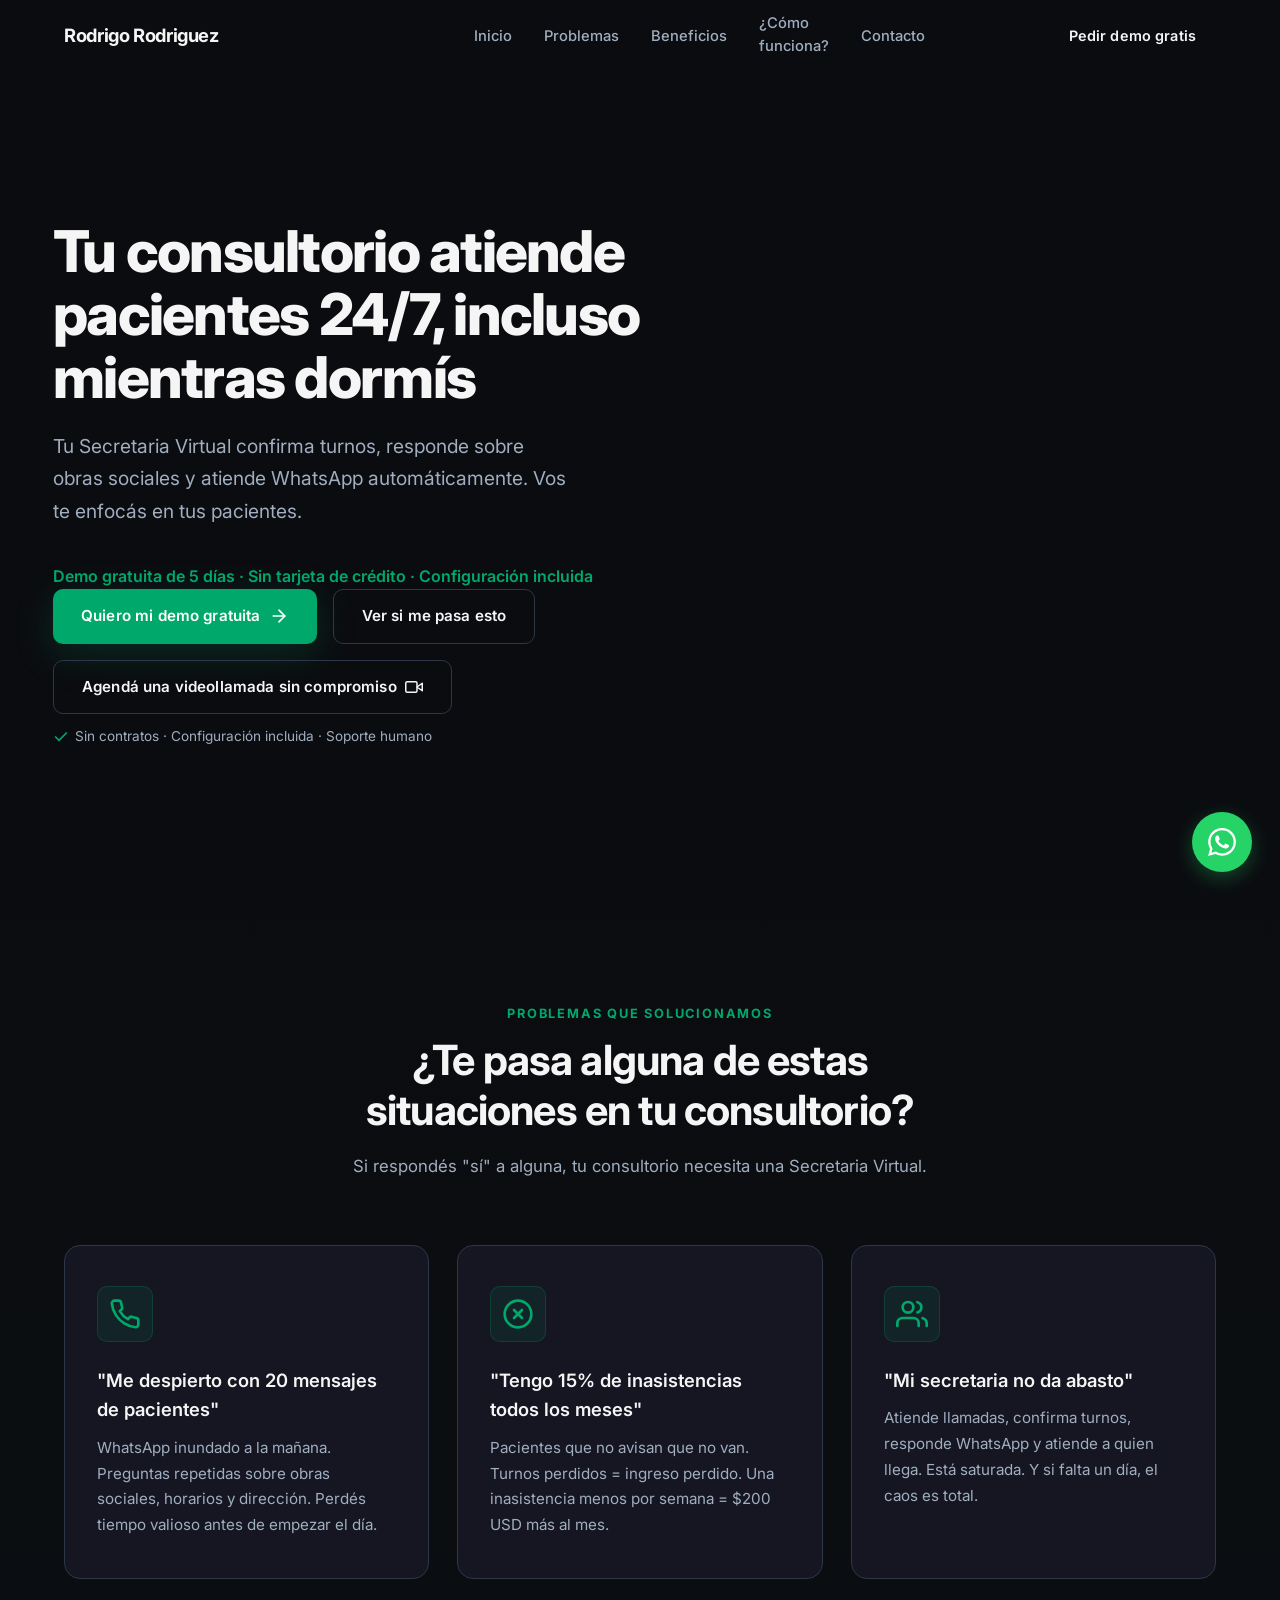
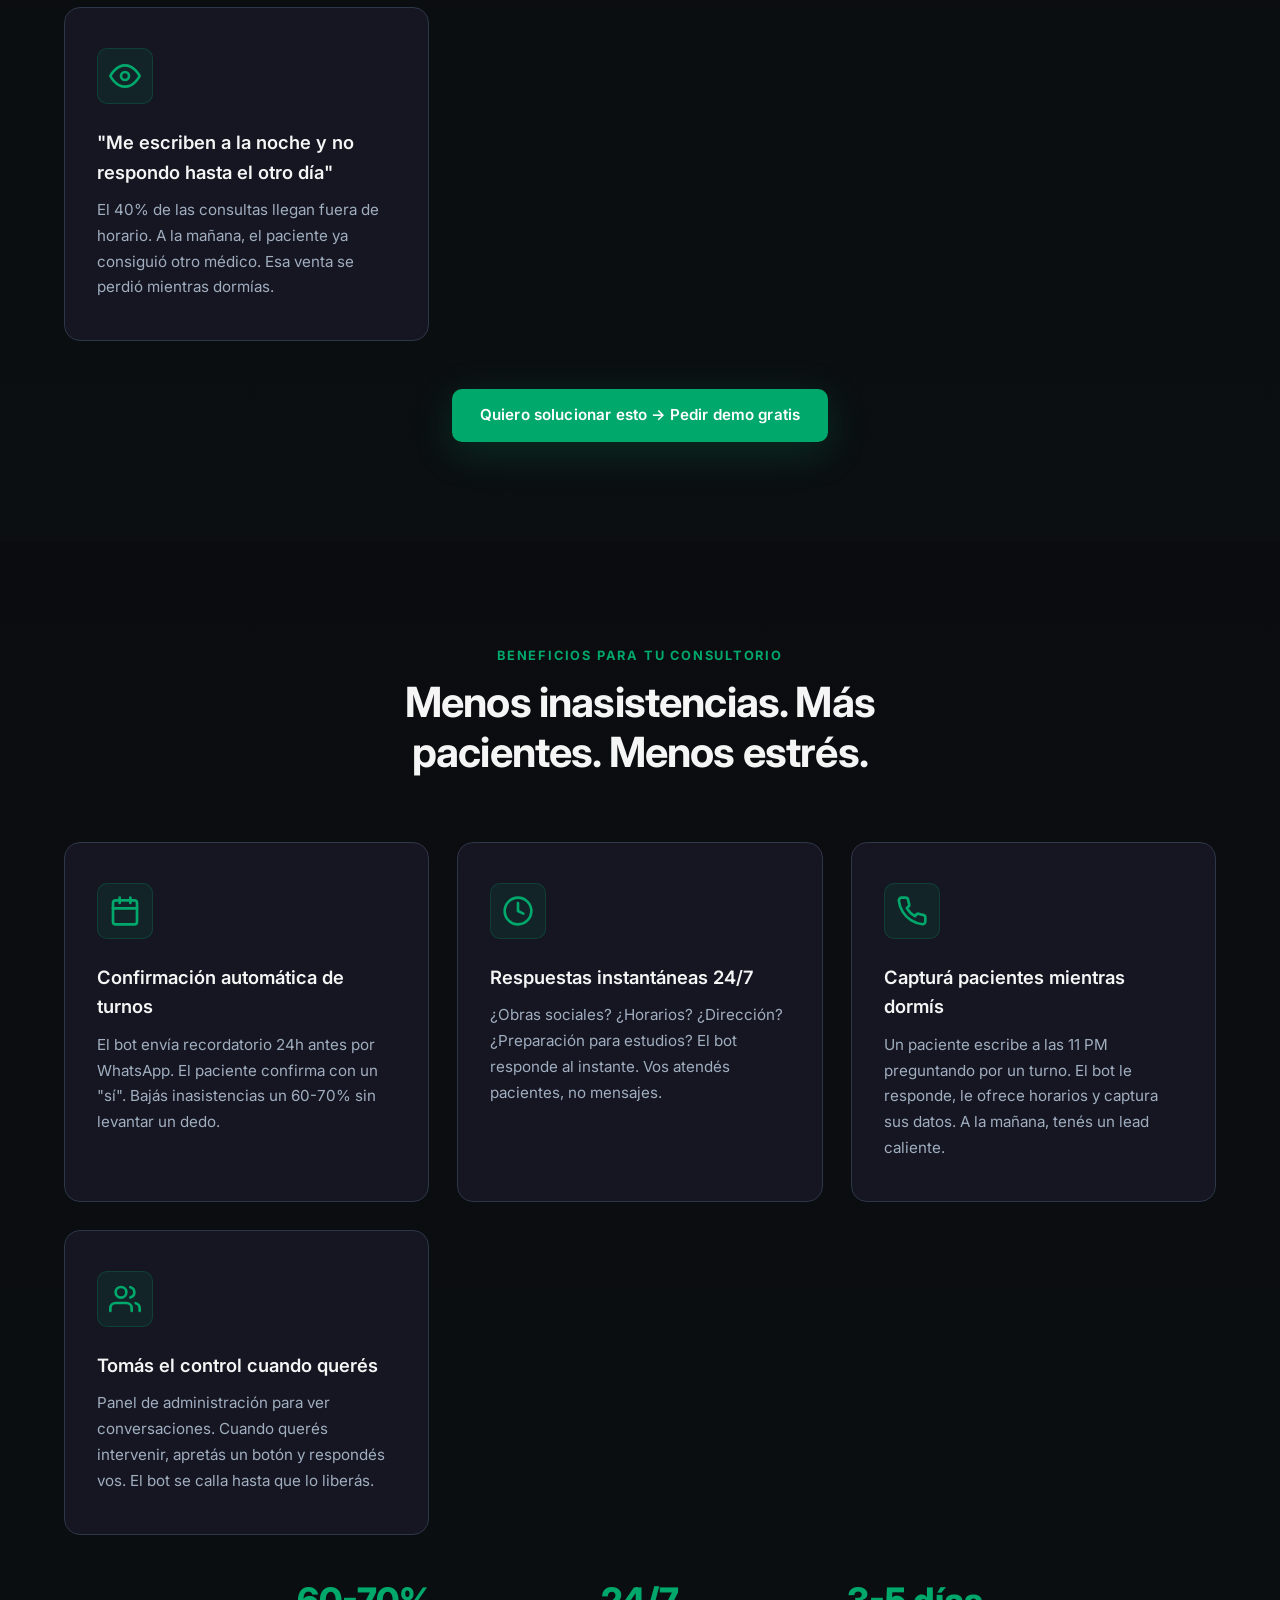
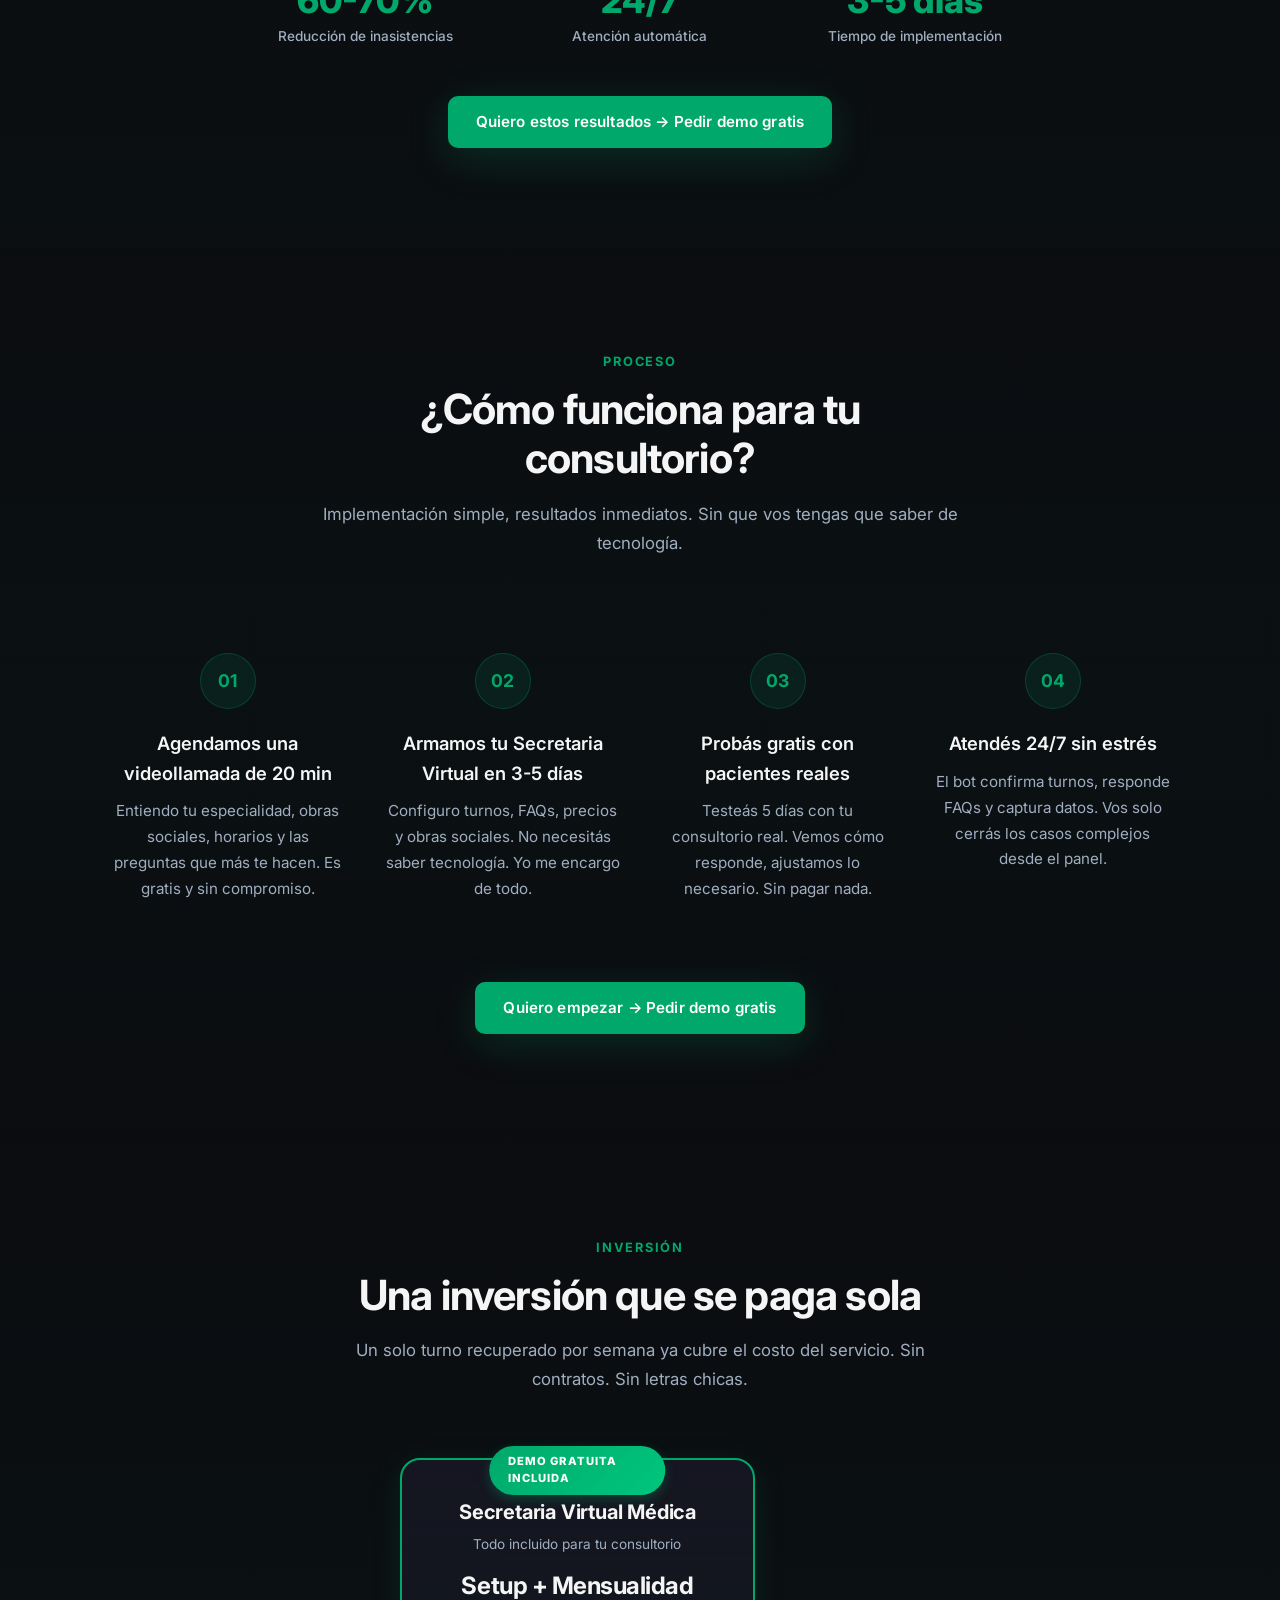
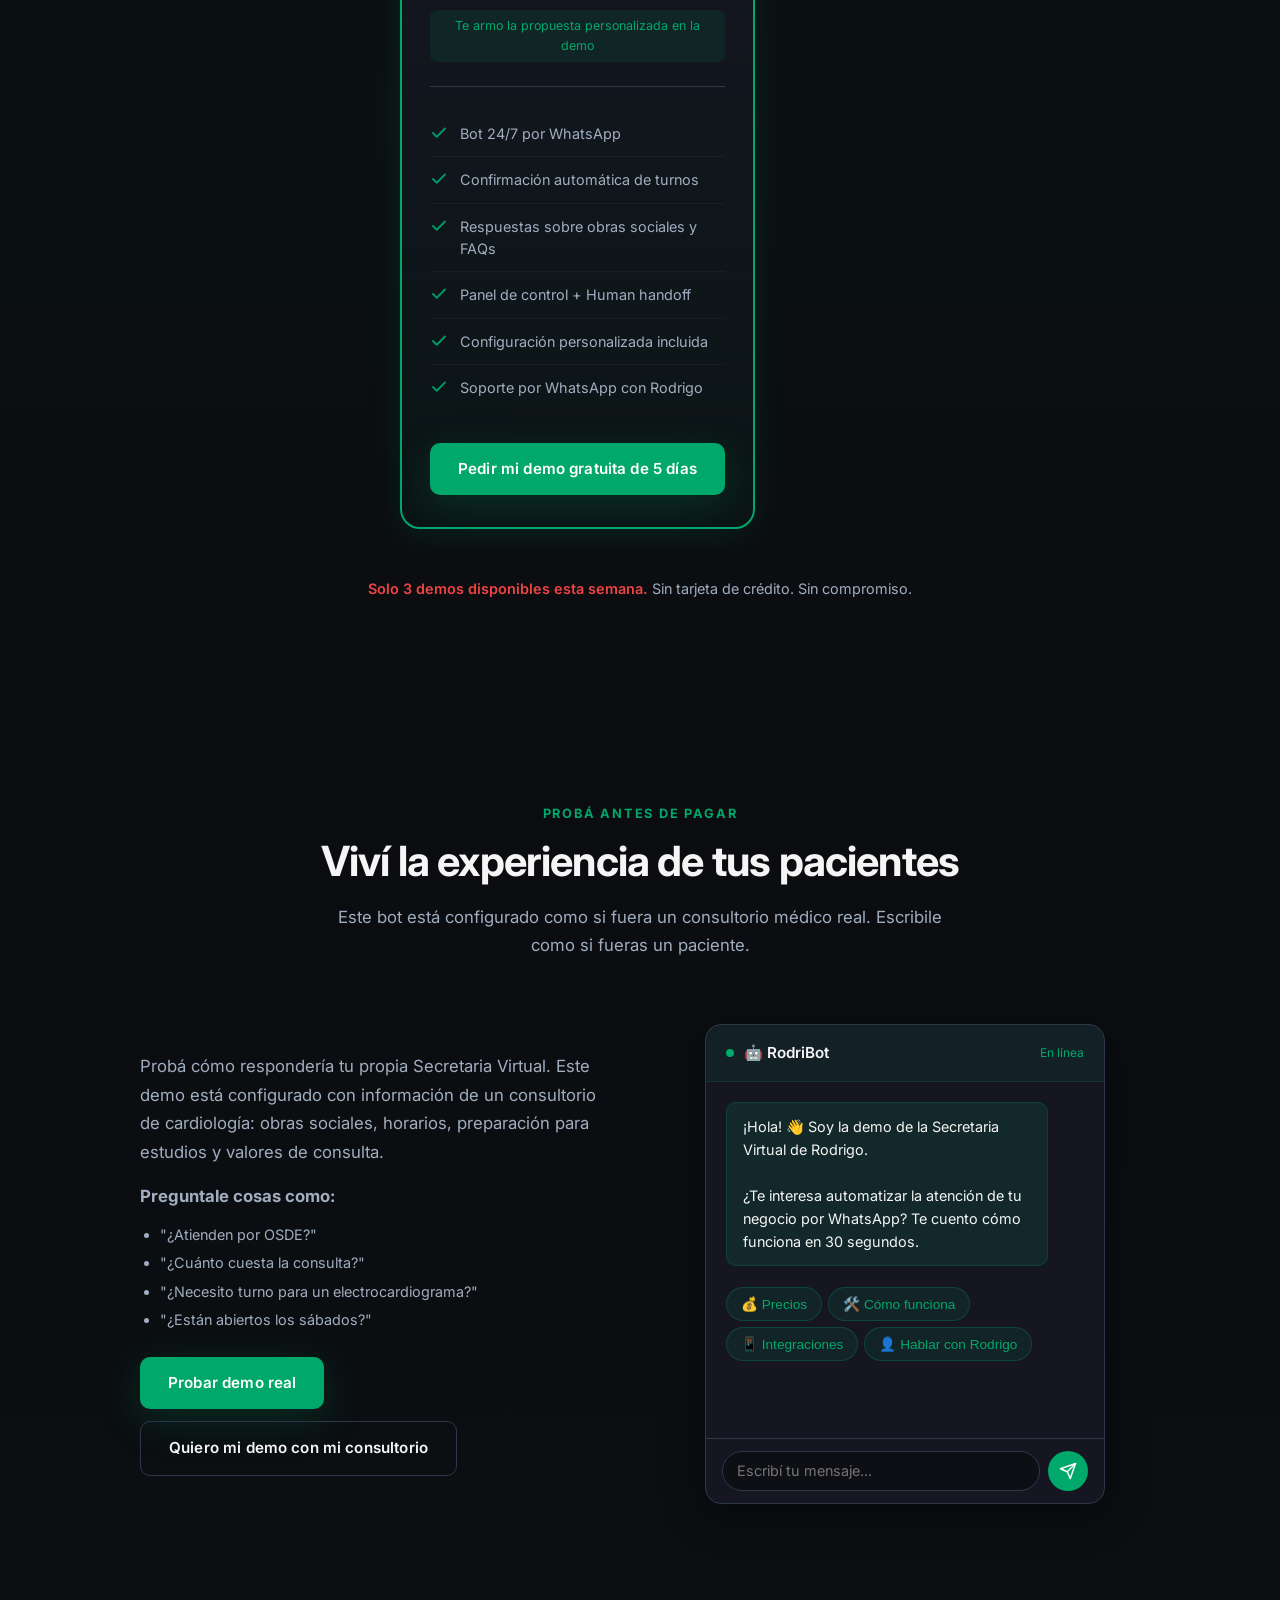
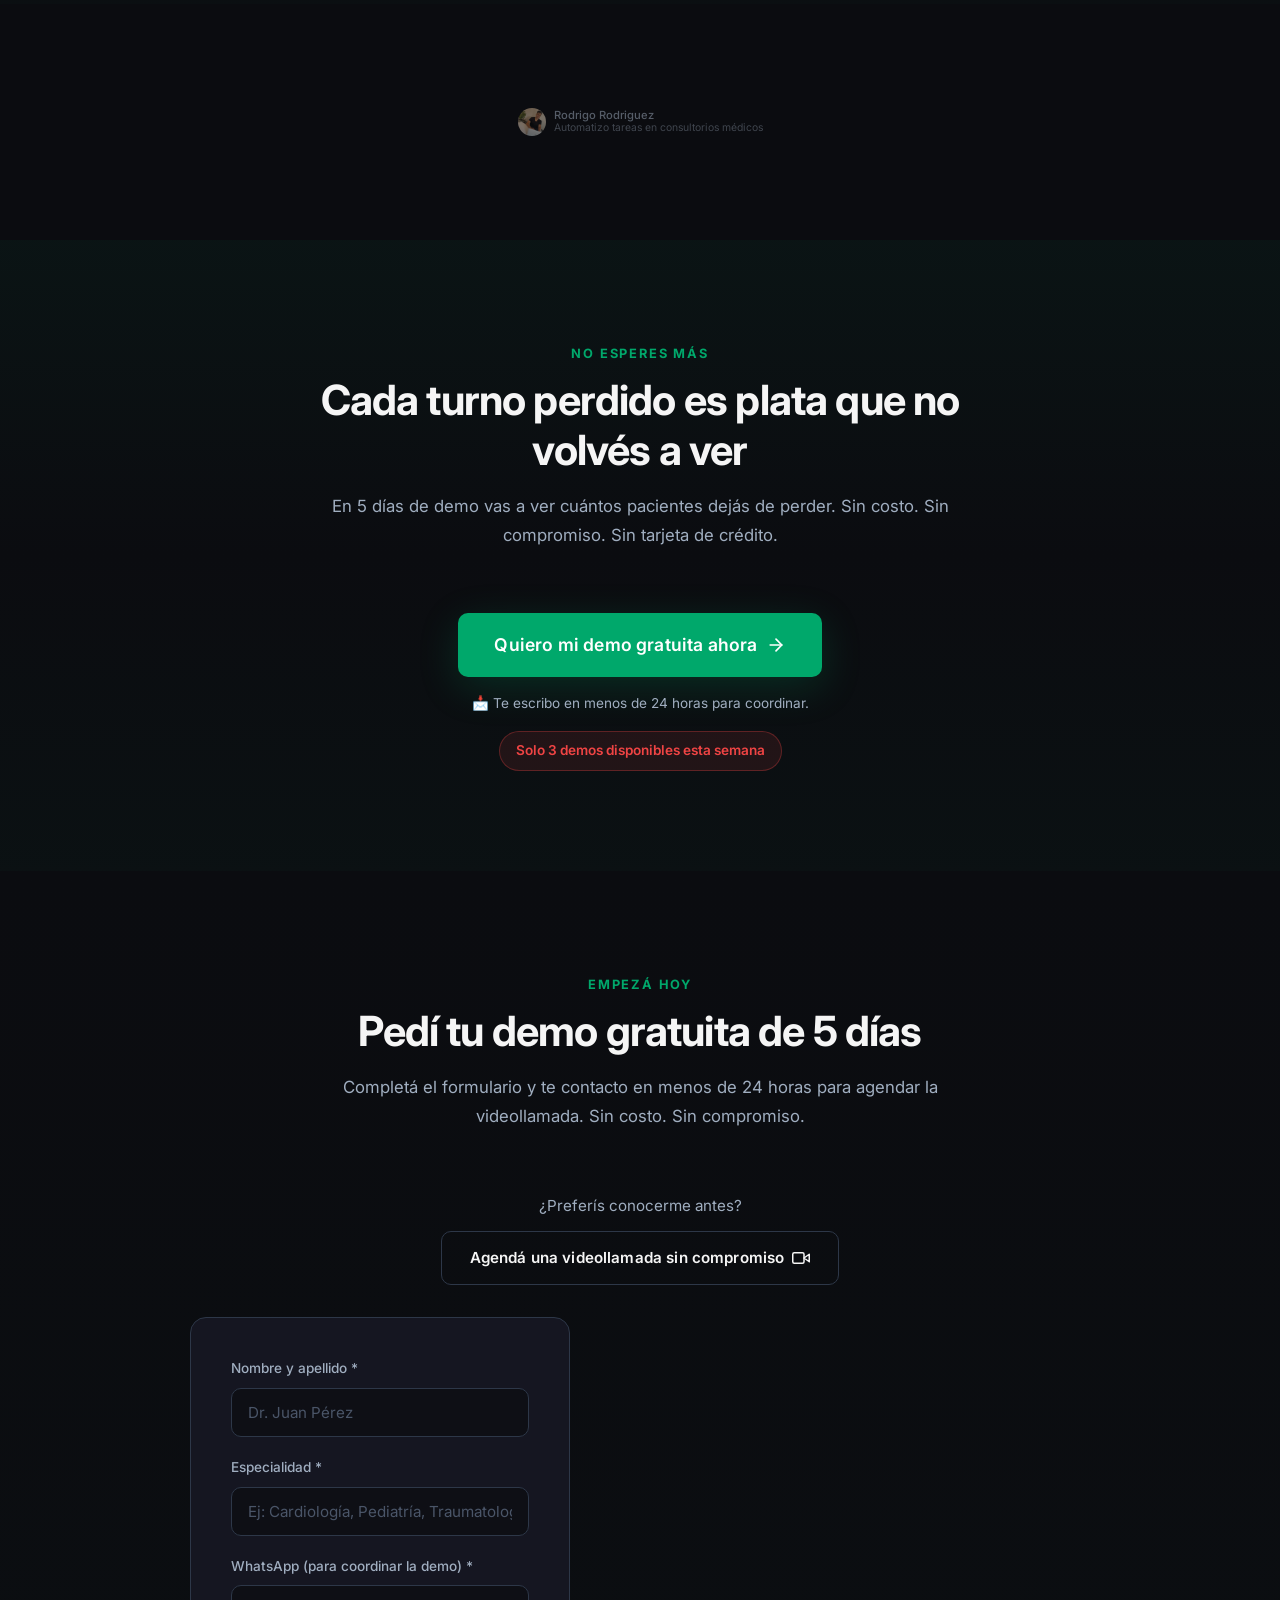
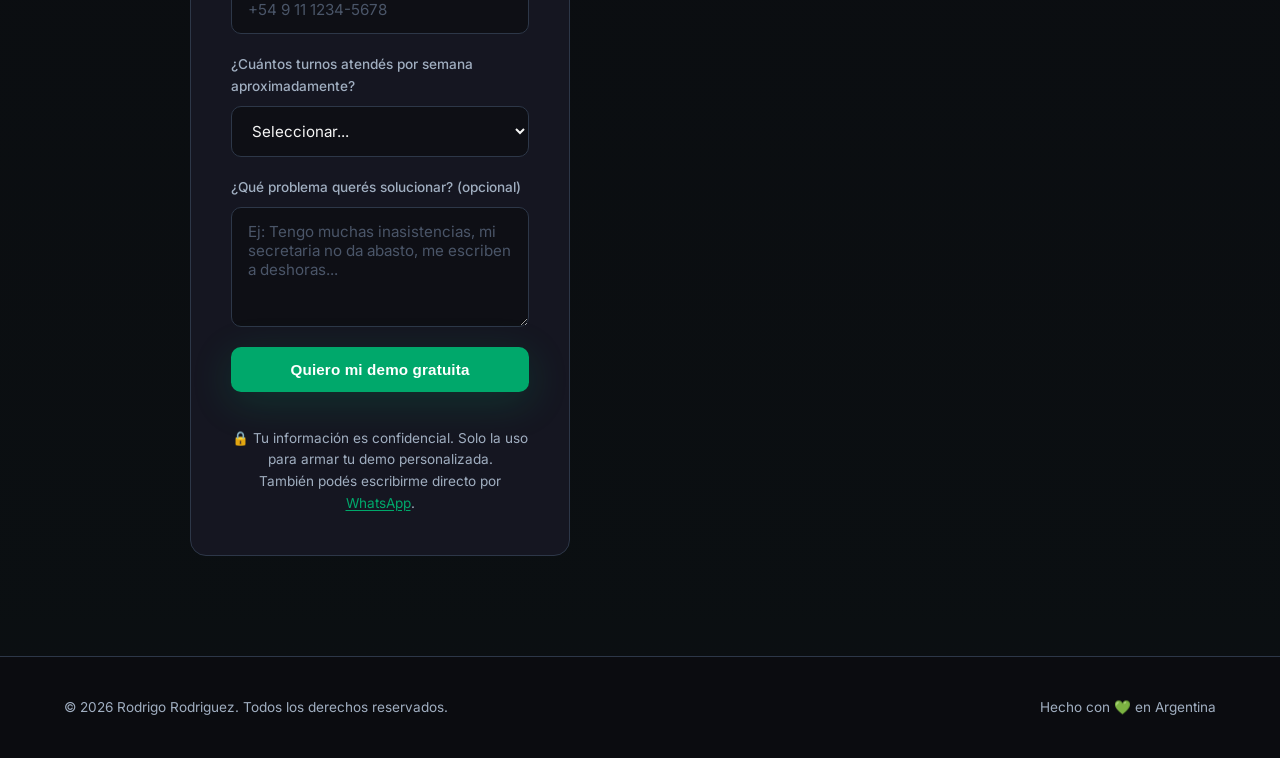
==== commit e12bee45: "feat: boton videollamada sin compromiso + sobre-mi mas humilde" ====
--- a/index.html
+++ b/index.html
@@ -315,6 +315,11 @@
               <svg width="20" height="20" viewBox="0 0 24 24" fill="none" stroke="currentColor" stroke-width="2" stroke-linecap="round" stroke-linejoin="round" aria-hidden="true"><path d="M5 12h14"/><path d="m12 5 7 7-7 7"/></svg>
             </a>
             <a href="#problemas" class="btn btn--secondary">Ver si me pasa esto</a>
+            <!-- TODO: reemplazar href con link real de Google Meet -->
+            <a href="https://meet.google.com/placeholder" class="btn btn--secondary" target="_blank" rel="noopener noreferrer" onclick="trackMeetClick('hero')">
+              <span>Agendá una videollamada sin compromiso</span>
+              <svg width="18" height="18" viewBox="0 0 24 24" fill="none" stroke="currentColor" stroke-width="2" stroke-linecap="round" stroke-linejoin="round" aria-hidden="true"><path d="M23 7l-7 5 7 5V7z"/><rect x="1" y="5" width="15" height="14" rx="2" ry="2"/></svg>
+            </a>
           </div>
           <!-- Trust microcopy -->
           <div class="trust-badge">
@@ -570,24 +575,11 @@
     <!-- Sobre mí -->
     <section class="section section--about" id="sobre-mi" aria-labelledby="about-title">
       <div class="container">
-        <header class="section__header">
-          <span class="section__label">Sobre mí</span>
-          <h2 id="about-title" class="section__title">Especialista en automatización para consultorios médicos</h2>
-        </header>
-        <div class="about__container">
-          <div class="about__avatar">
-            <div class="avatar">
-              <img src="assets/perfil.jpeg" alt="Rodrigo Rodriguez" class="avatar__img" loading="lazy" width="280" height="280" />
-            </div>
-          </div>
-          <div>
-            <div class="about__text">
-              <p>Soy Rodrigo. Hace más de 10 años ayudo a emprendedores y profesionales a vender más con tecnología simple. Creé la Secretaria Virtual para médicos porque vi que muchos consultorios perdían pacientes por no responder rápido.</p>
-              <p style="margin-top: 16px;">Mientras el doctor está atendiendo, operando o simplemente descansando, el paciente pregunta por WhatsApp y no recibe respuesta. Ese turno se pierde. Mi misión es que ningún consultorio pierda una oportunidad por demora.</p>
-            </div>
-            <div class="about__cta" style="margin-top: 24px; text-align: center;">
-              <a href="#contacto" class="btn btn--primary" data-track="lead" onclick="trackDemoClick('about_section')">Hablemos de tu consultorio</a>
-            </div>
+        <div class="about__micro">
+          <img src="assets/perfil.jpeg" alt="Rodrigo Rodriguez" class="about__micro-img" loading="lazy" width="28" height="28" />
+          <div class="about__micro-text">
+            <span class="about__micro-name">Rodrigo Rodriguez</span>
+            <span class="about__micro-role">Automatizo tareas en consultorios médicos</span>
           </div>
         </div>
       </div>
@@ -622,6 +614,14 @@
           <h2 id="contact-title" class="section__title">Pedí tu demo gratuita de 5 días</h2>
           <p class="section__subtitle">Completá el formulario y te contacto en menos de 24 horas para agendar la videollamada. Sin costo. Sin compromiso.</p>
         </header>
+        <div class="contact__meet" data-animate="fade-up">
+          <p class="contact__meet-hint">¿Preferís conocerme antes?</p>
+            <!-- TODO: reemplazar href con link real de Google Meet -->
+            <a href="https://meet.google.com/placeholder" class="btn btn--secondary" target="_blank" rel="noopener noreferrer" onclick="trackMeetClick('contacto')">
+            <span>Agendá una videollamada sin compromiso</span>
+            <svg width="18" height="18" viewBox="0 0 24 24" fill="none" stroke="currentColor" stroke-width="2" stroke-linecap="round" stroke-linejoin="round" aria-hidden="true"><path d="M23 7l-7 5 7 5V7z"/><rect x="1" y="5" width="15" height="14" rx="2" ry="2"/></svg>
+          </a>
+        </div>
         <div class="contact contact--home">
           <form class="contact__form" action="https://formspree.io/f/rodrigo.desarrollador@gmail.com" method="POST" data-track-form="lead">
             <div class="form__group">
@@ -701,6 +701,14 @@
         'event_label': 'whatsapp_float'
       });
     }
+
+    function trackMeetClick(location) {
+      if (typeof fbq !== 'undefined') fbq('track', 'Lead', { source: 'meet', location: location });
+      if (typeof gtag !== 'undefined') gtag('event', 'click_meet', {
+        'event_category': 'conversion',
+        'event_label': location
+      });
+    }
   </script>
 </body>
 </html>
--- a/css/home.css
+++ b/css/home.css
@@ -45,14 +45,42 @@
   max-width: 1000px;
   margin: 0 auto;
 }
-.about__text {
-  font-size: 1.05rem;
-  color: var(--text-secondary);
-  line-height: 1.8;
-  margin-bottom: 32px;
-}
-.about__text p + p {
-  margin-top: 16px;
+.section--about {
+  padding: 32px 0;
+}
+.about__micro {
+  display: flex;
+  align-items: center;
+  justify-content: center;
+  gap: 8px;
+  padding: 4px 0;
+  opacity: 0.5;
+  transition: opacity 0.3s ease;
+}
+.about__micro:hover {
+  opacity: 0.8;
+}
+.about__micro-img {
+  width: 28px;
+  height: 28px;
+  border-radius: 50%;
+  object-fit: cover;
+  display: block;
+}
+.about__micro-text {
+  display: flex;
+  flex-direction: column;
+  line-height: 1.2;
+}
+.about__micro-name {
+  font-size: 0.7rem;
+  color: var(--text-secondary);
+  font-weight: 500;
+}
+.about__micro-role {
+  font-size: 0.65rem;
+  color: var(--text-muted, var(--text-secondary));
+  opacity: 0.7;
 }
 .about__stats {
   display: grid;
--- a/css/bot-landing.css
+++ b/css/bot-landing.css
@@ -291,6 +291,15 @@
 .section--contact {
   background: linear-gradient(180deg, var(--bg-body) 0%, rgba(0,168,107,0.02) 100%);
 }
+.contact__meet {
+  text-align: center;
+  margin-bottom: 32px;
+}
+.contact__meet-hint {
+  font-size: 0.95rem;
+  color: var(--text-secondary);
+  margin-bottom: 12px;
+}
 
 /* Bot demo widget floating */
 .bot-widget {
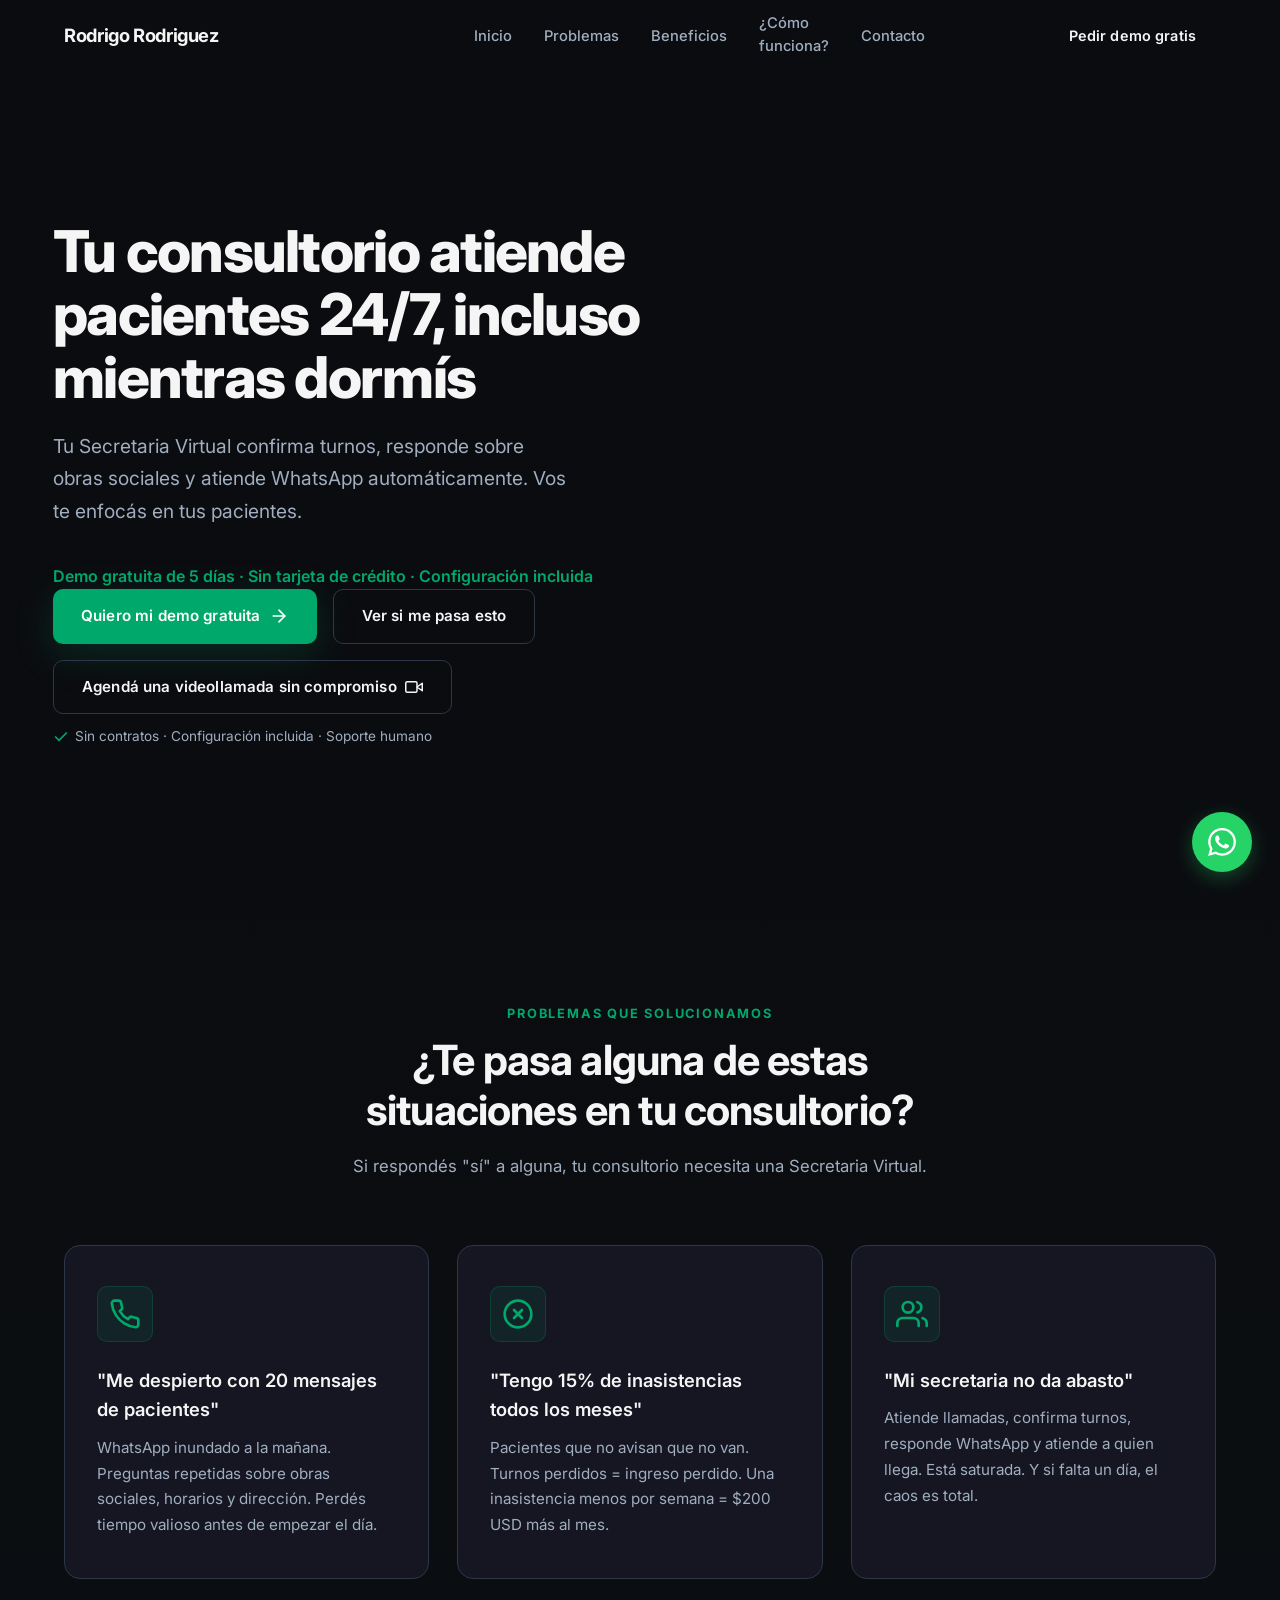
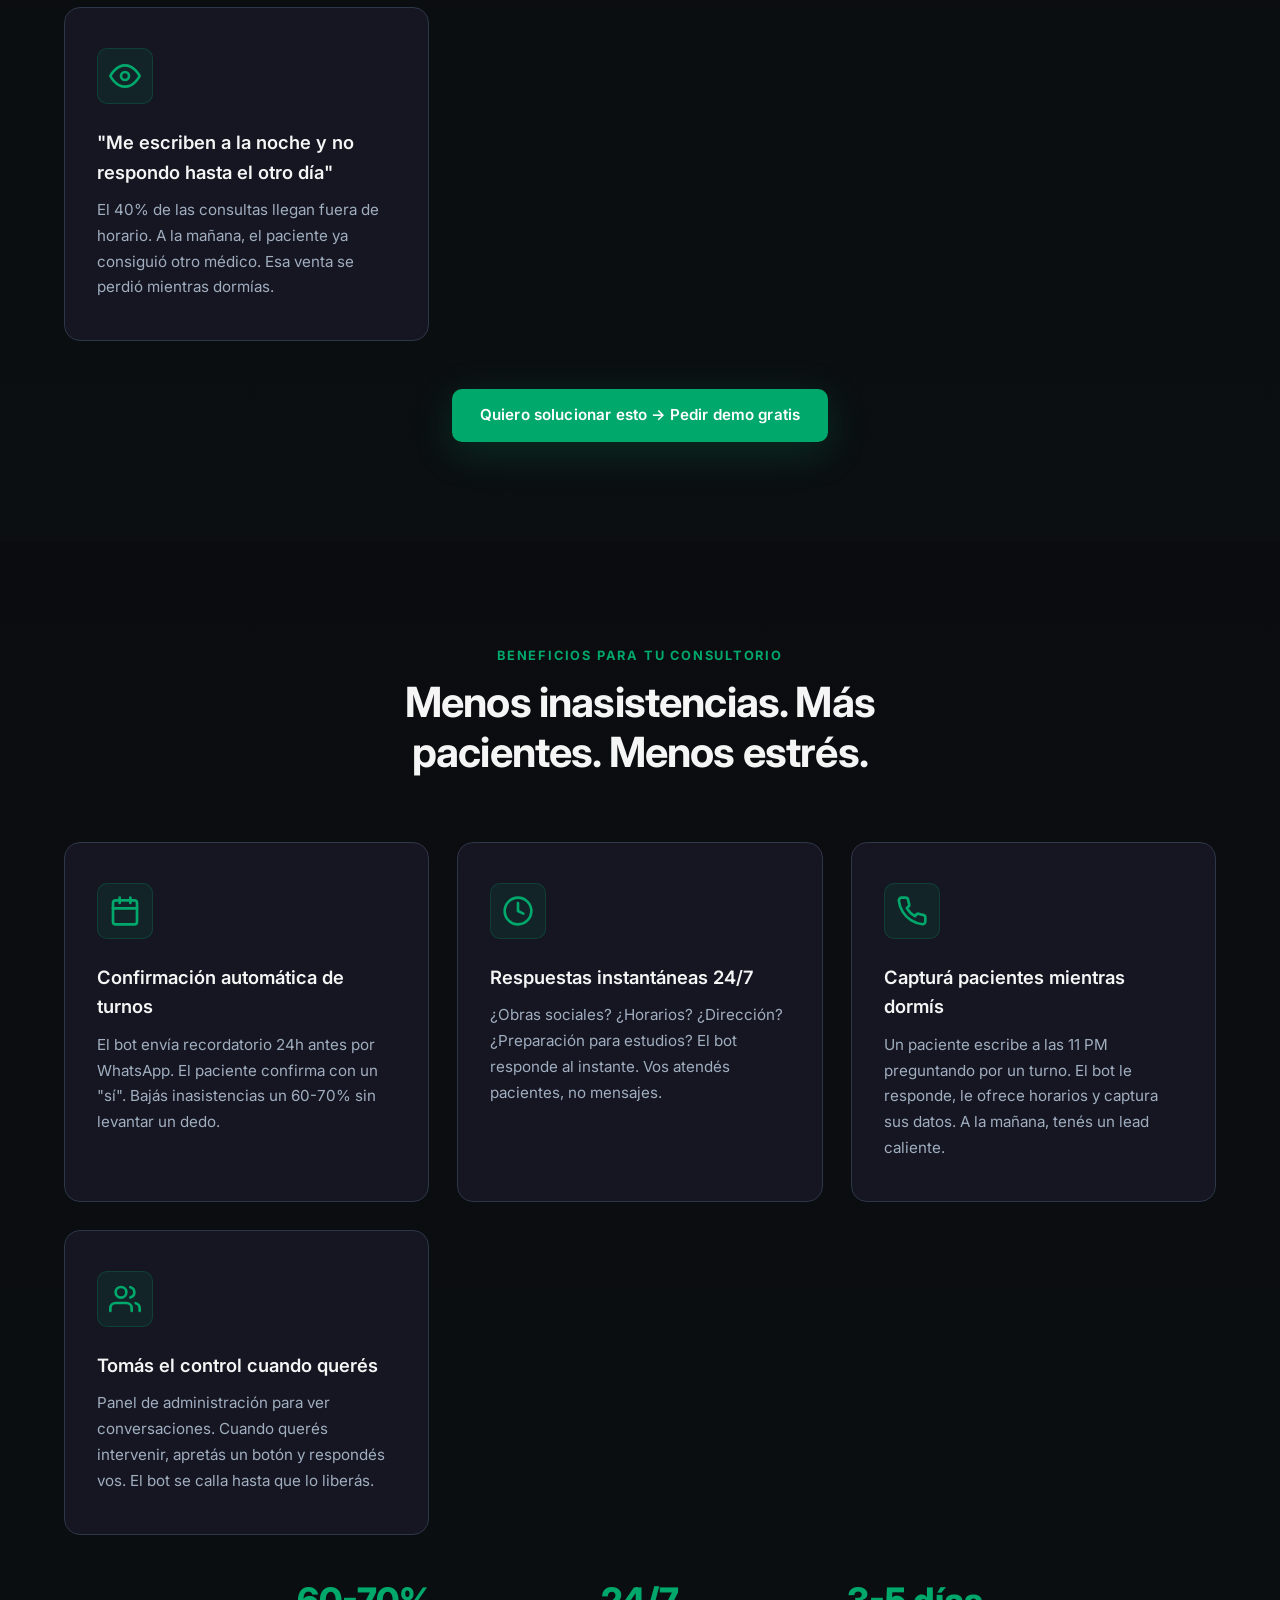
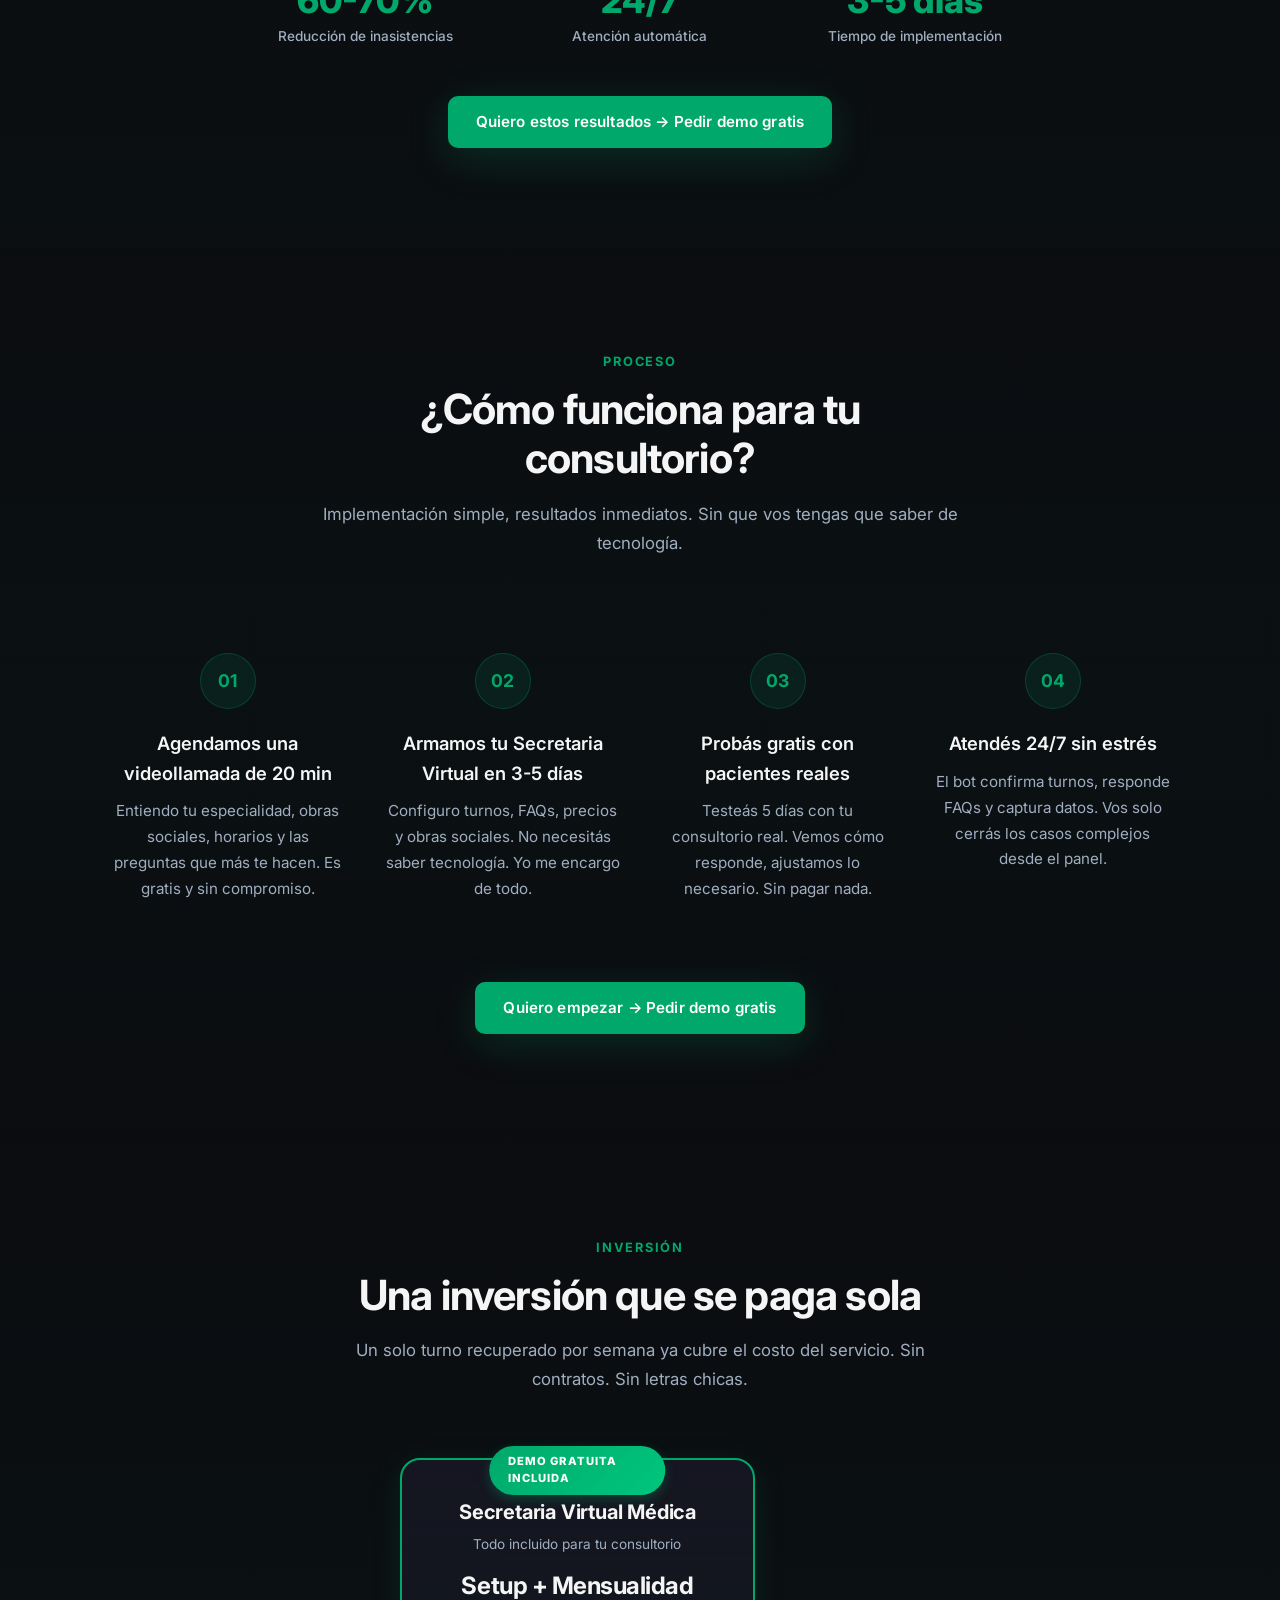
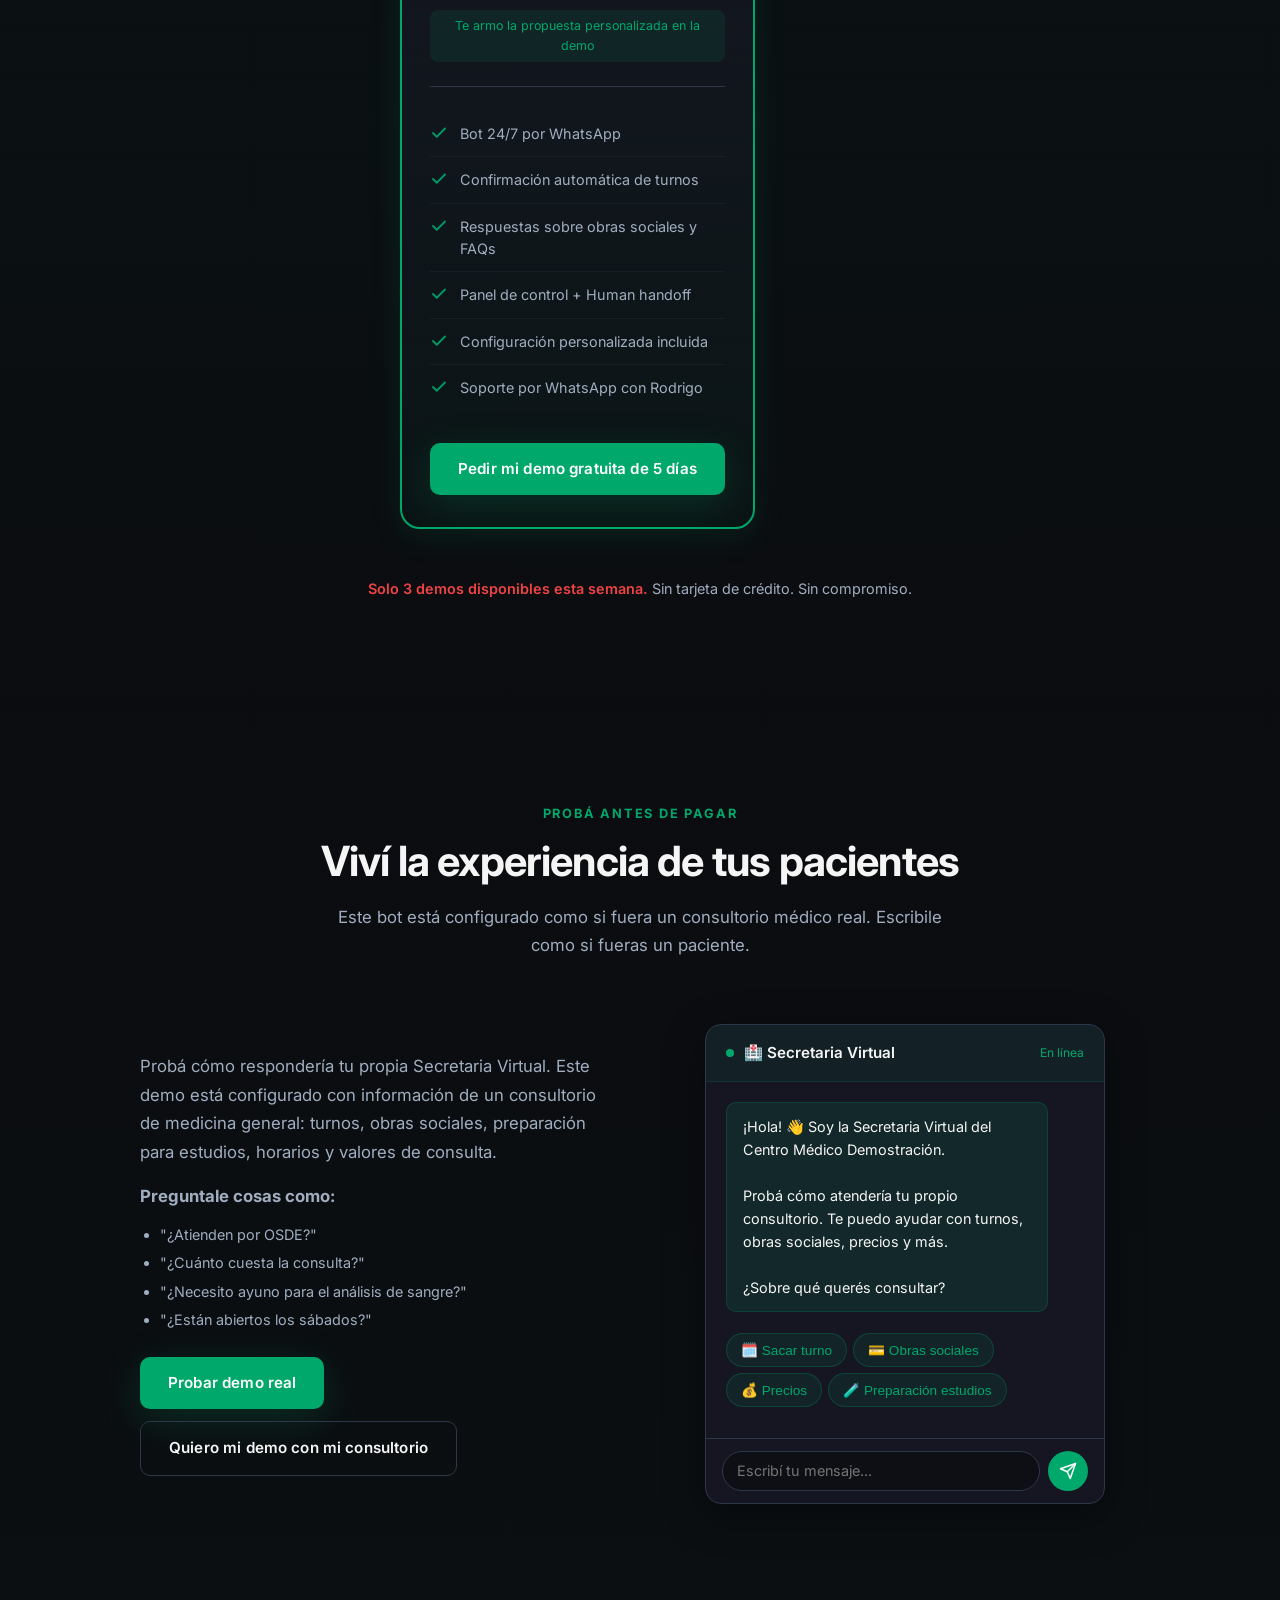
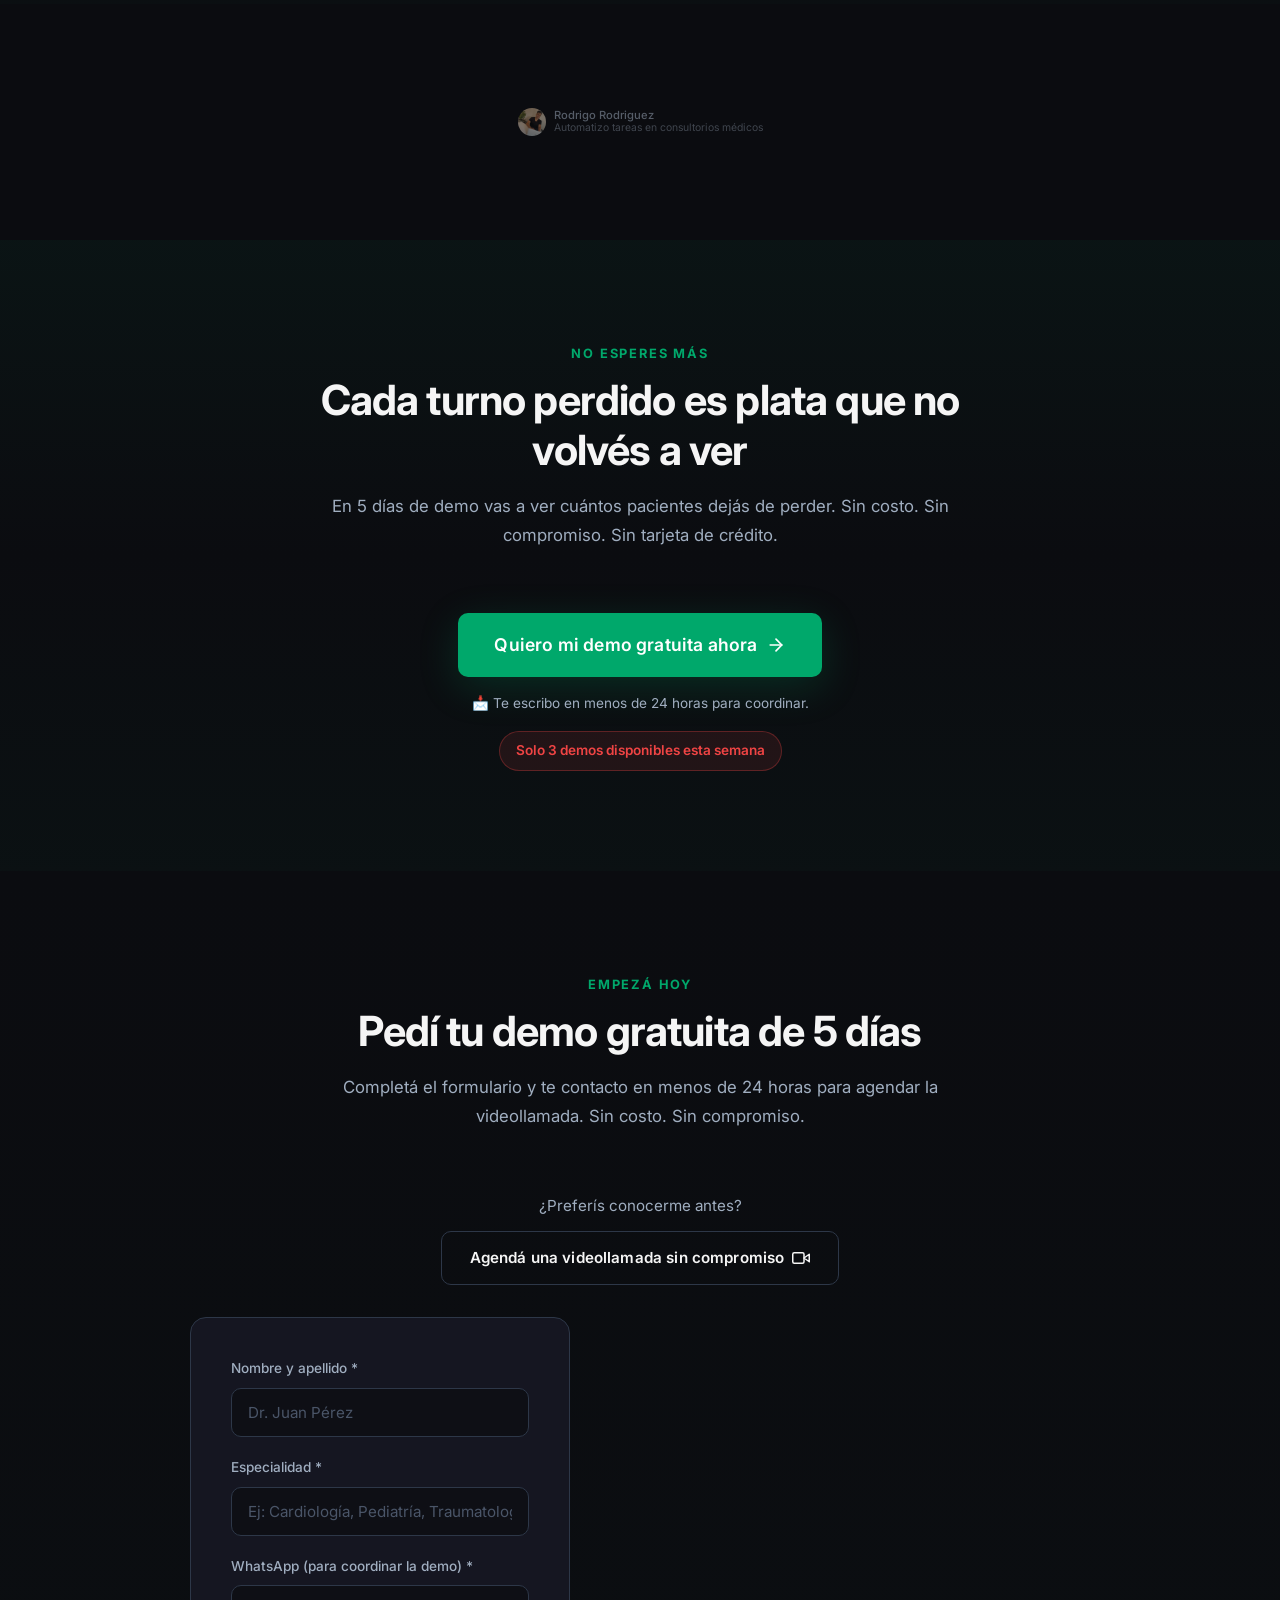
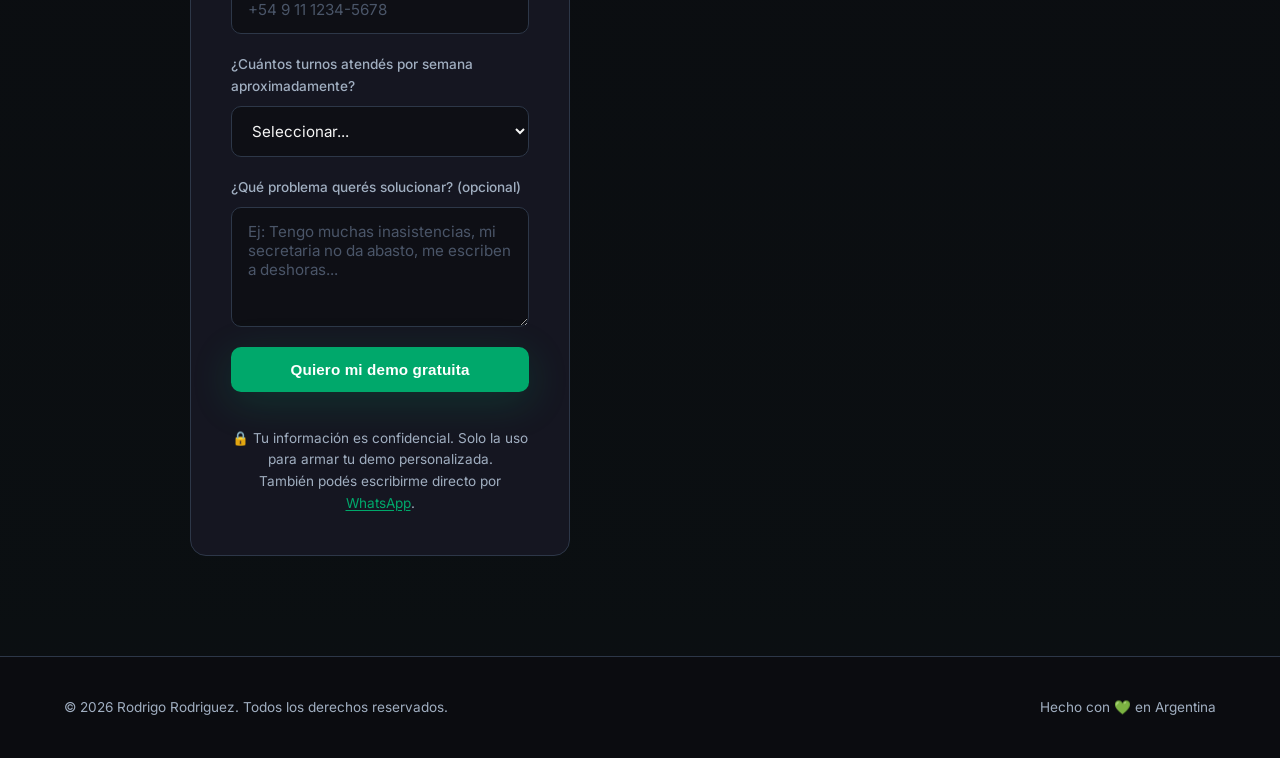
==== commit 55e1b0fe: "feat: Demo bot transformado en secretaria médica para Centro Médico Demostración" ====
--- a/index.html
+++ b/index.html
@@ -551,12 +551,12 @@
         <div class="demo__container">
           <div>
             <div class="demo__text">
-              <p>Probá cómo respondería tu propia Secretaria Virtual. Este demo está configurado con información de un consultorio de cardiología: obras sociales, horarios, preparación para estudios y valores de consulta.</p>
+              <p>Probá cómo respondería tu propia Secretaria Virtual. Este demo está configurado con información de un consultorio de medicina general: turnos, obras sociales, preparación para estudios, horarios y valores de consulta.</p>
               <p><strong>Preguntale cosas como:</strong></p>
               <ul class="demo-prompts">
                 <li>"¿Atienden por OSDE?"</li>
                 <li>"¿Cuánto cuesta la consulta?"</li>
-                <li>"¿Necesito turno para un electrocardiograma?"</li>
+                <li>"¿Necesito ayuno para el análisis de sangre?"</li>
                 <li>"¿Están abiertos los sábados?"</li>
               </ul>
             </div>
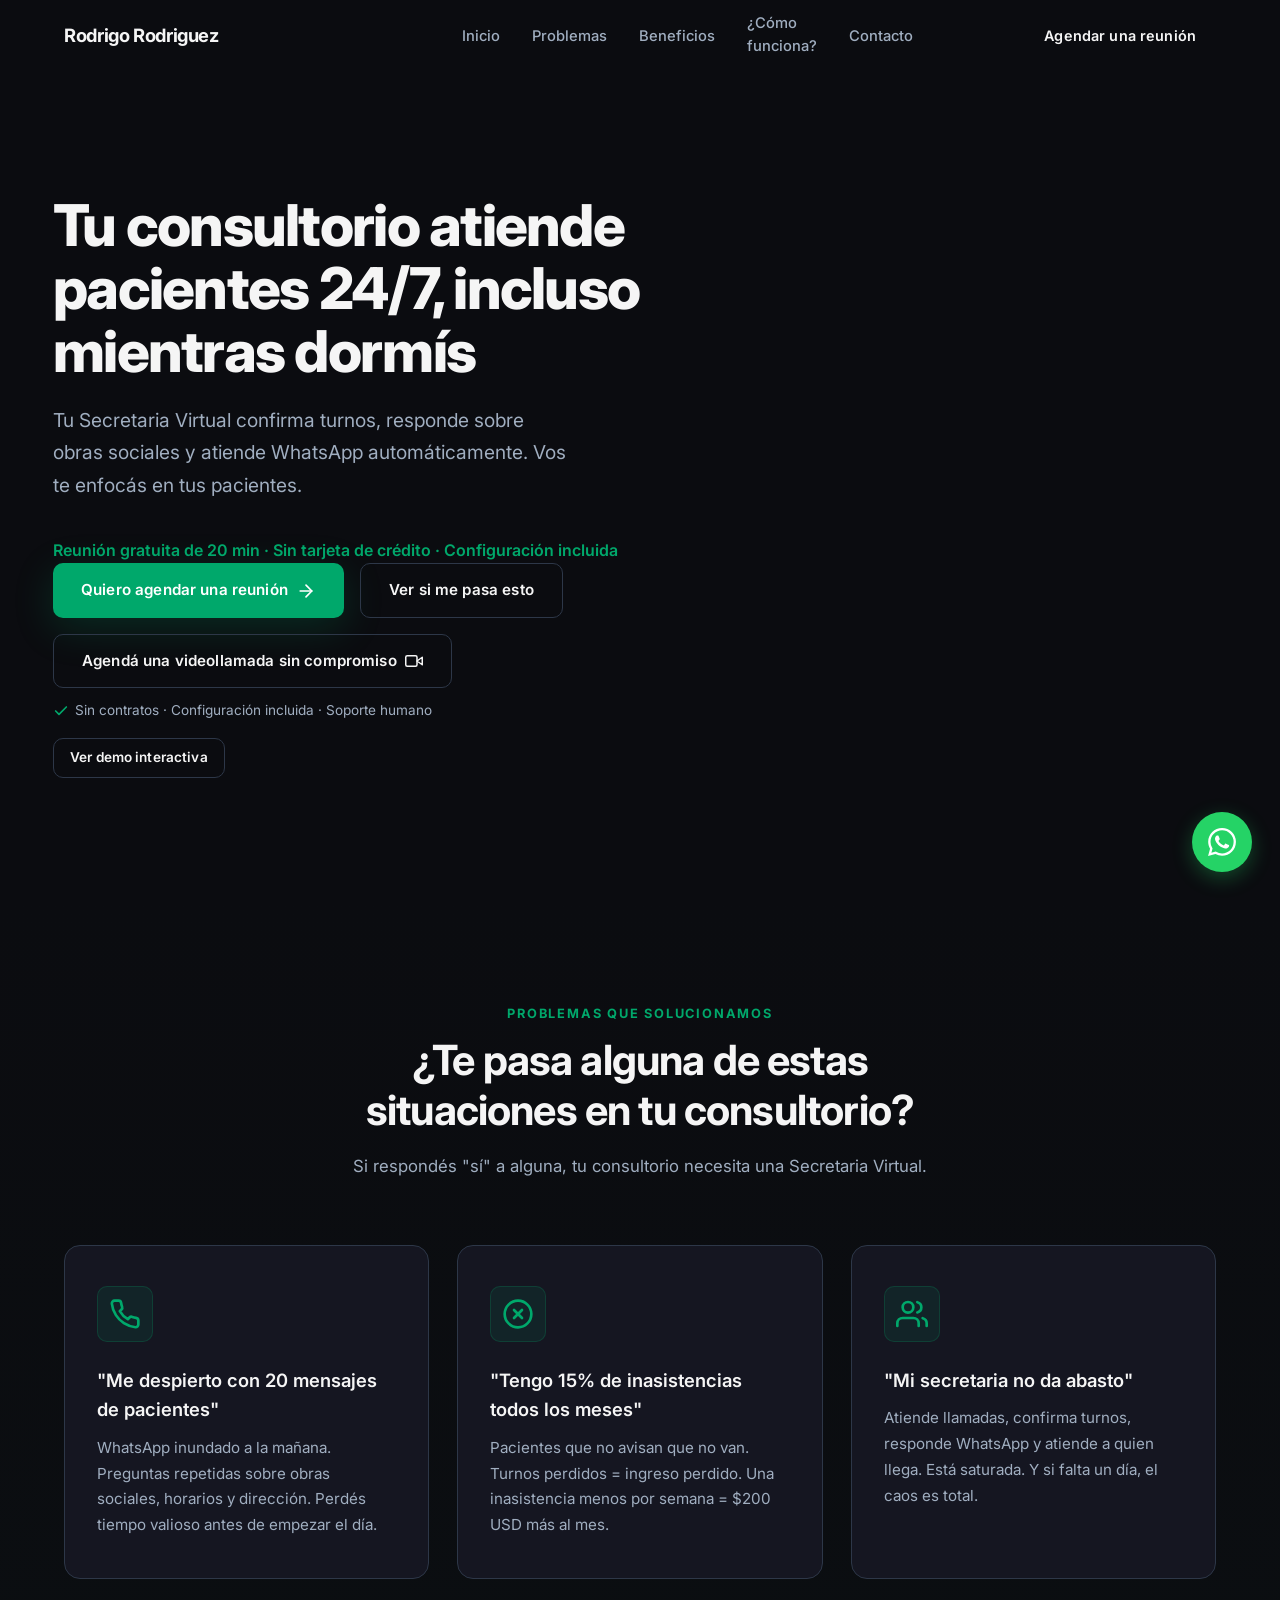
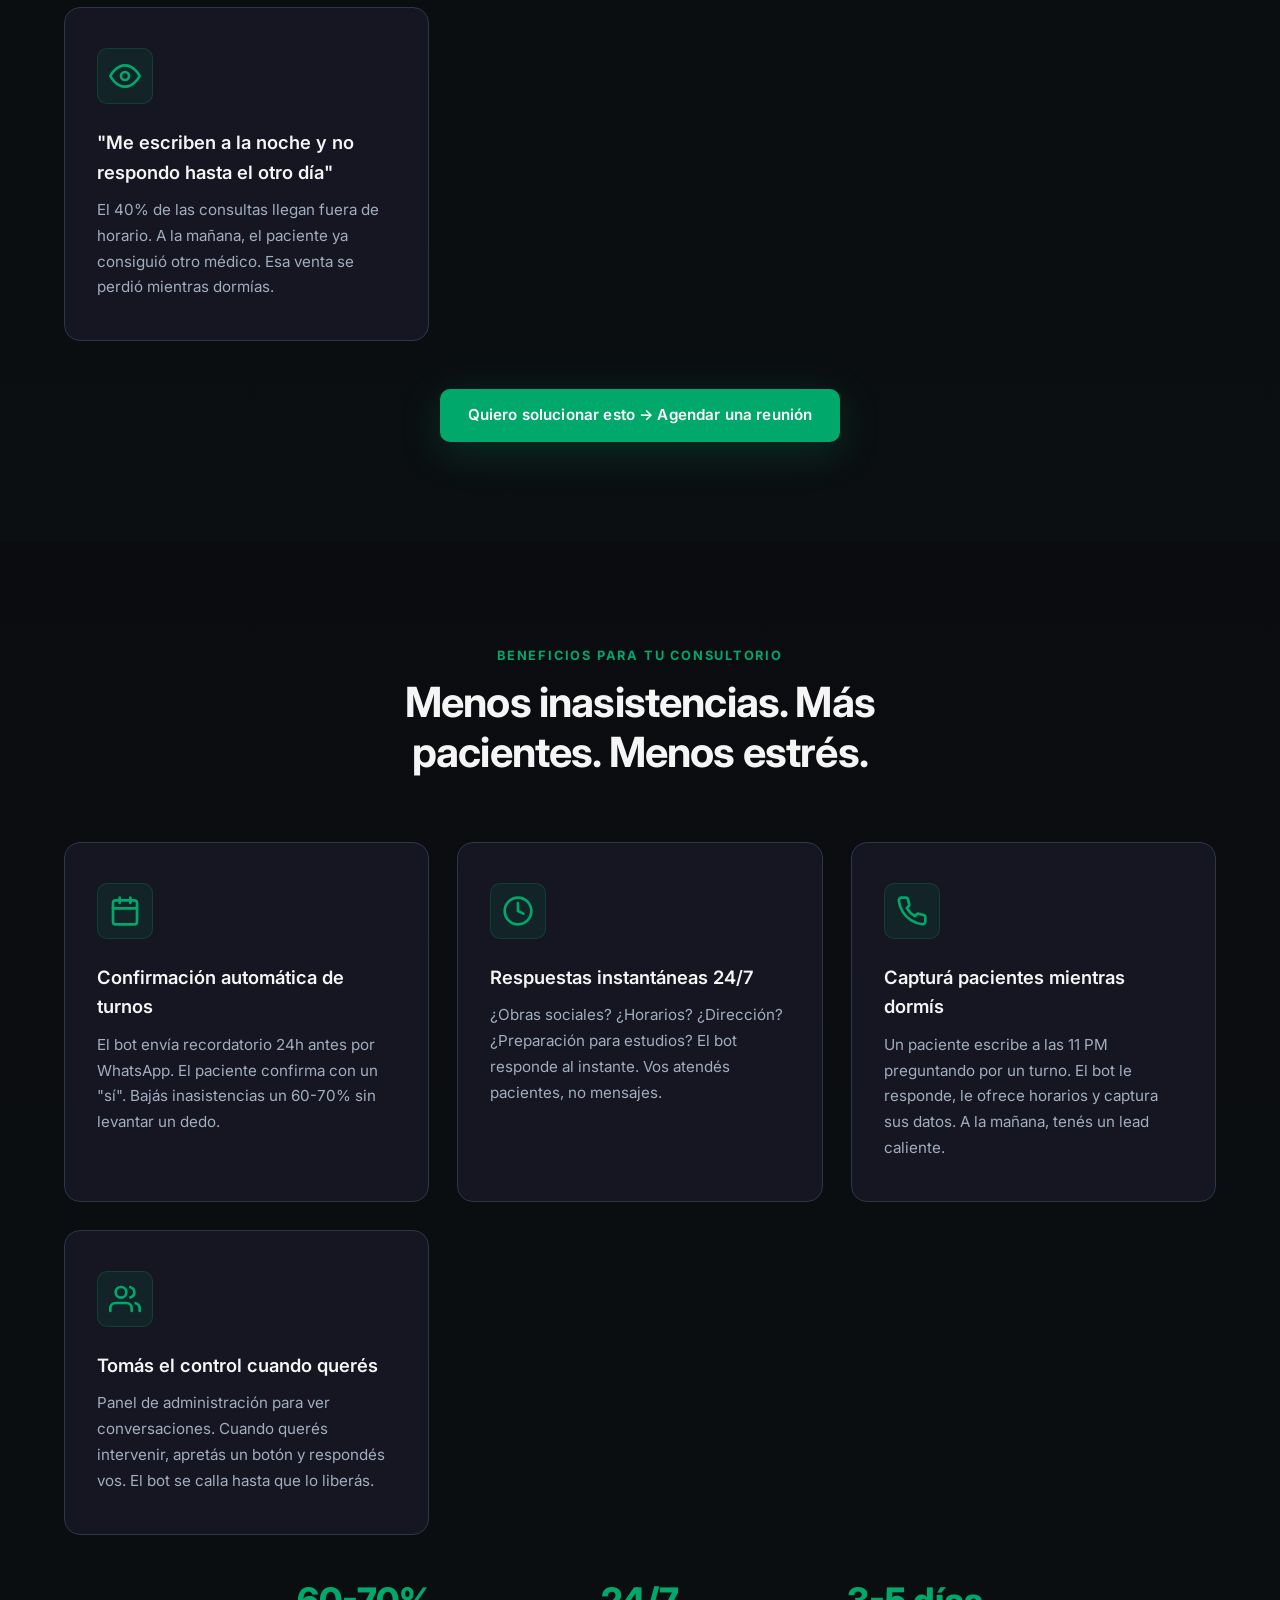
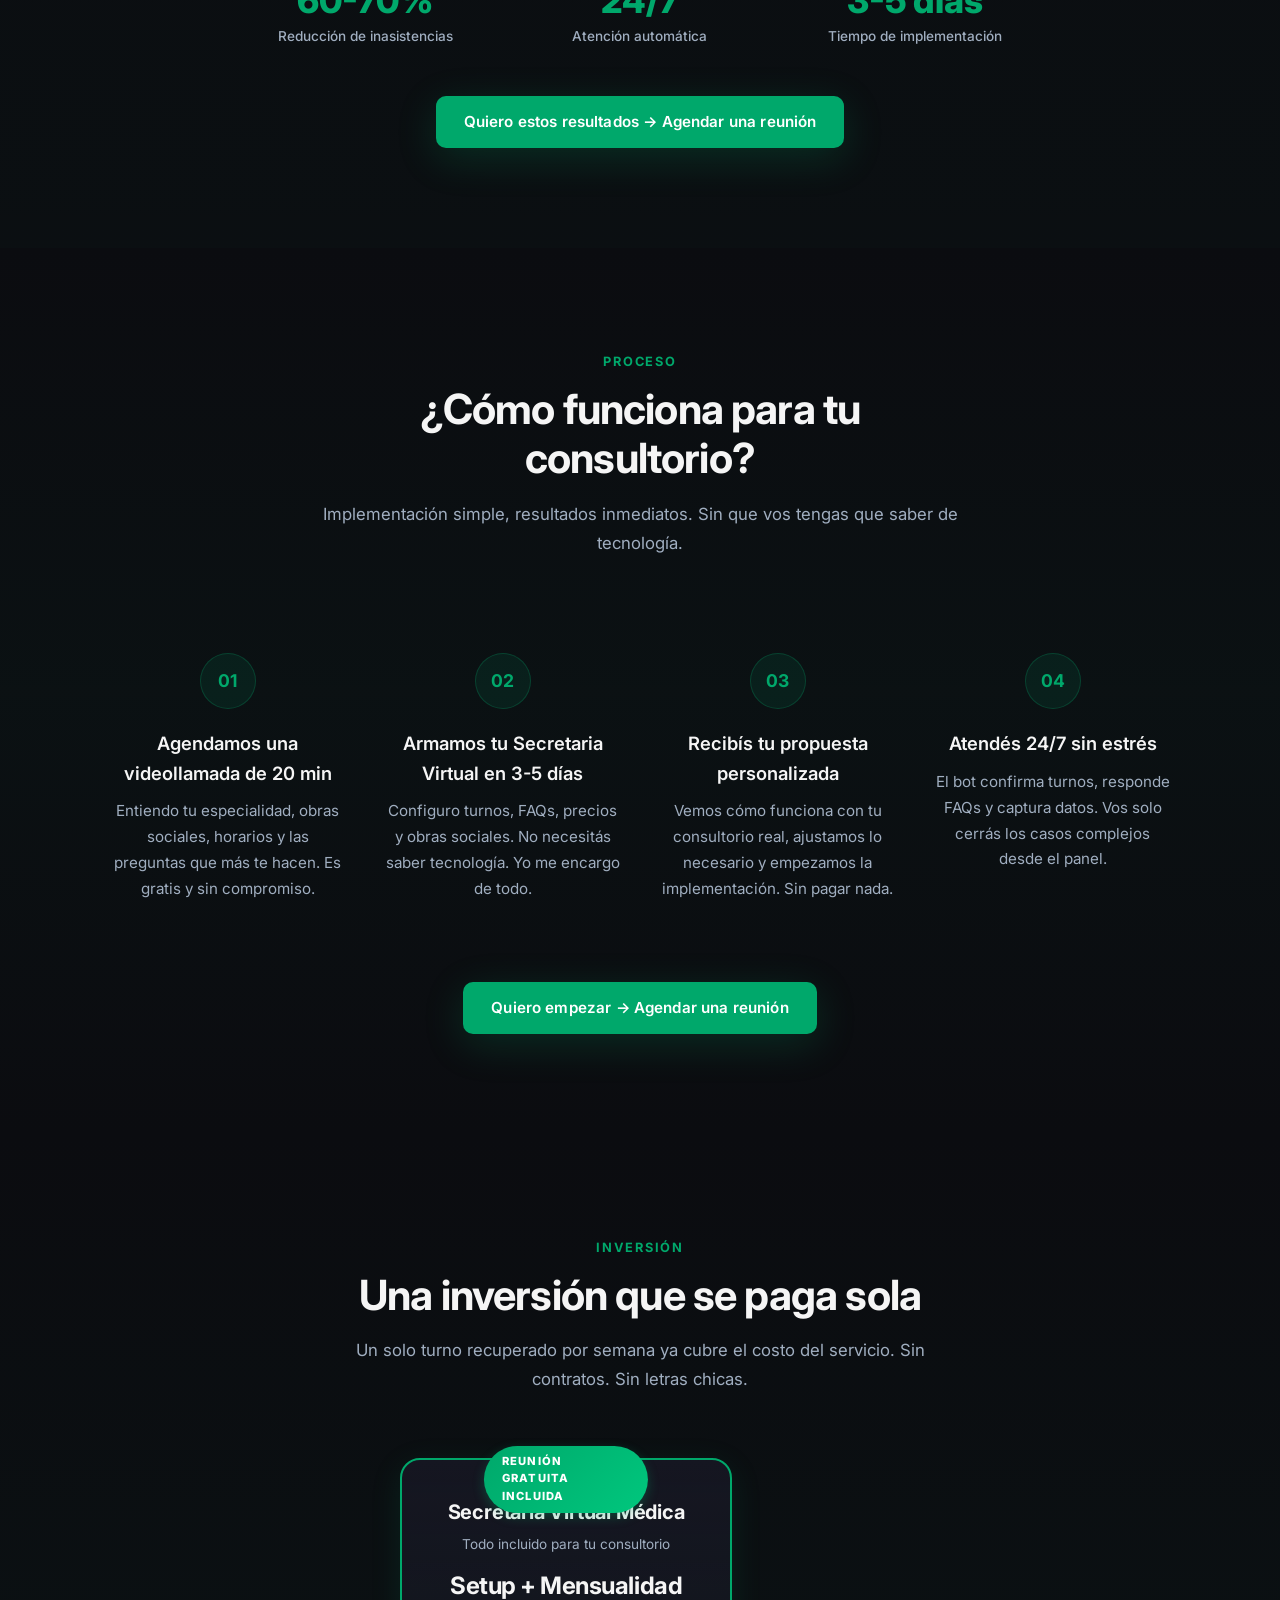
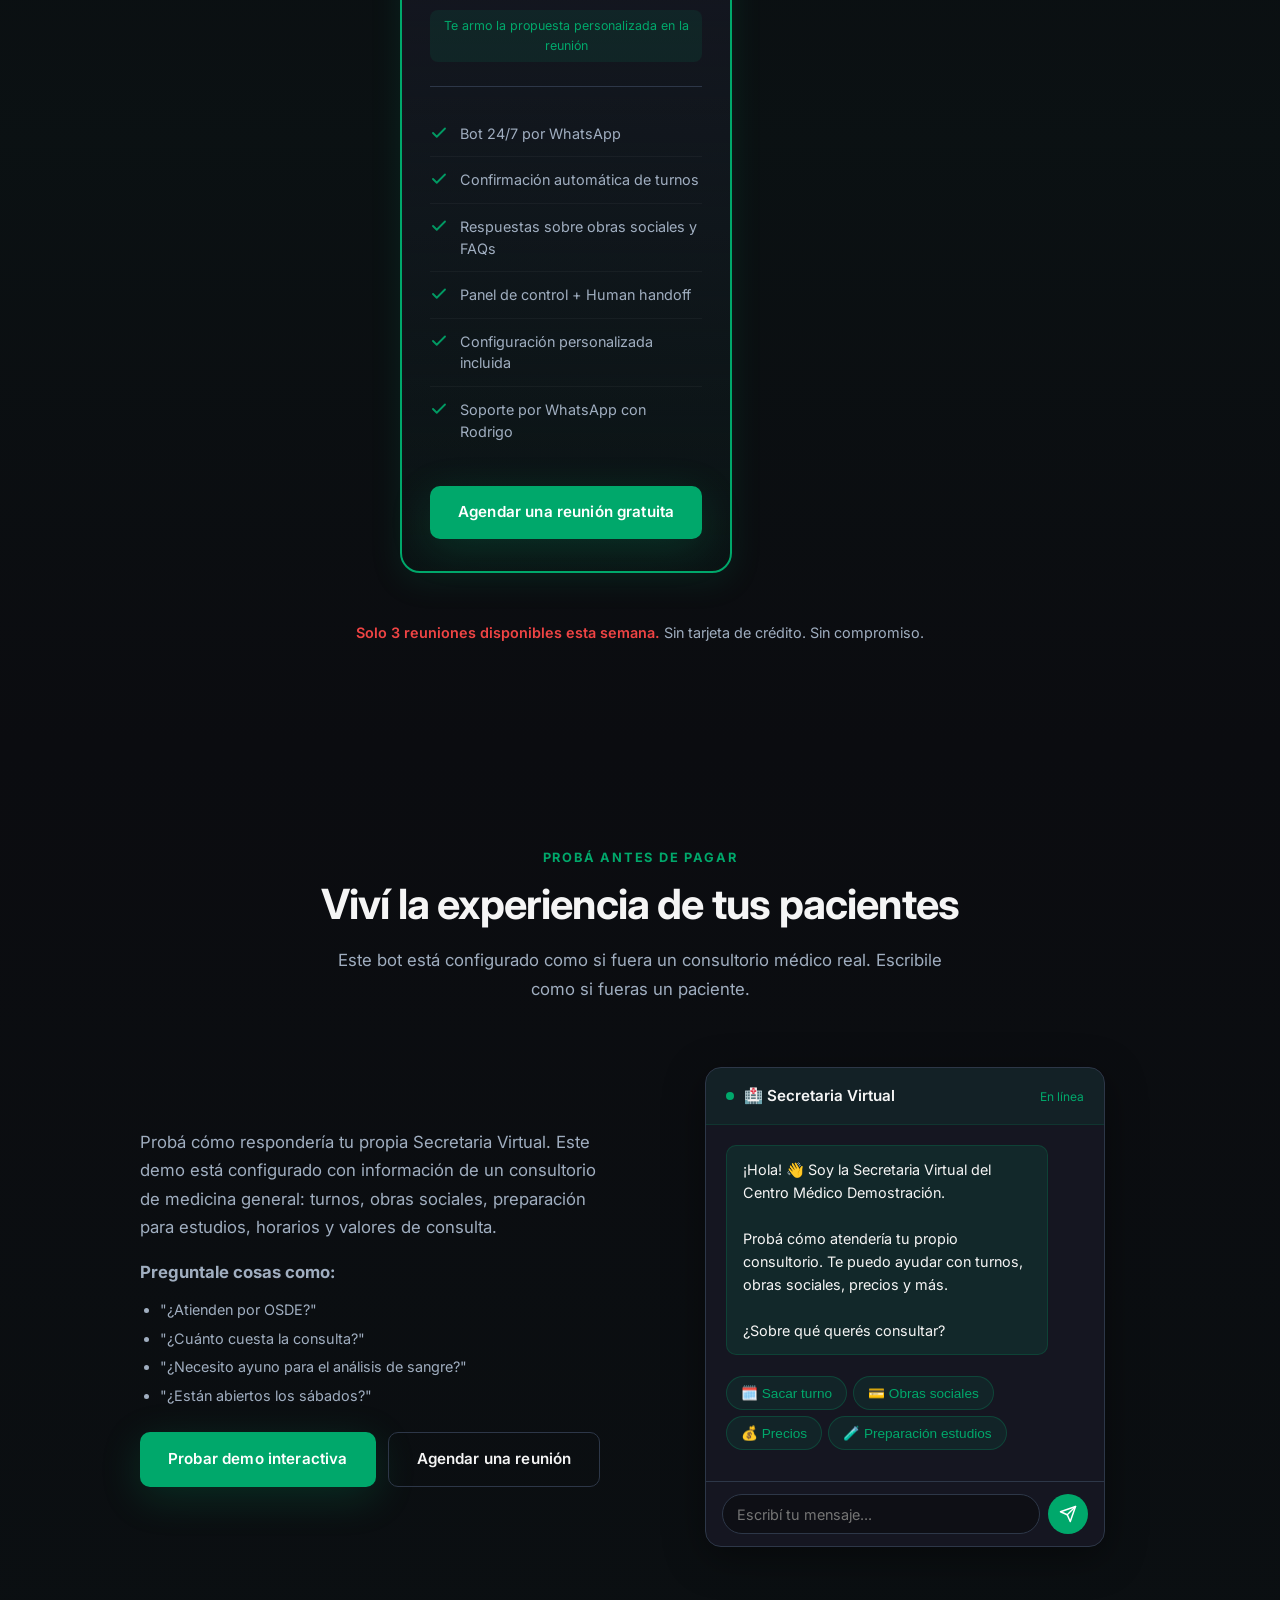
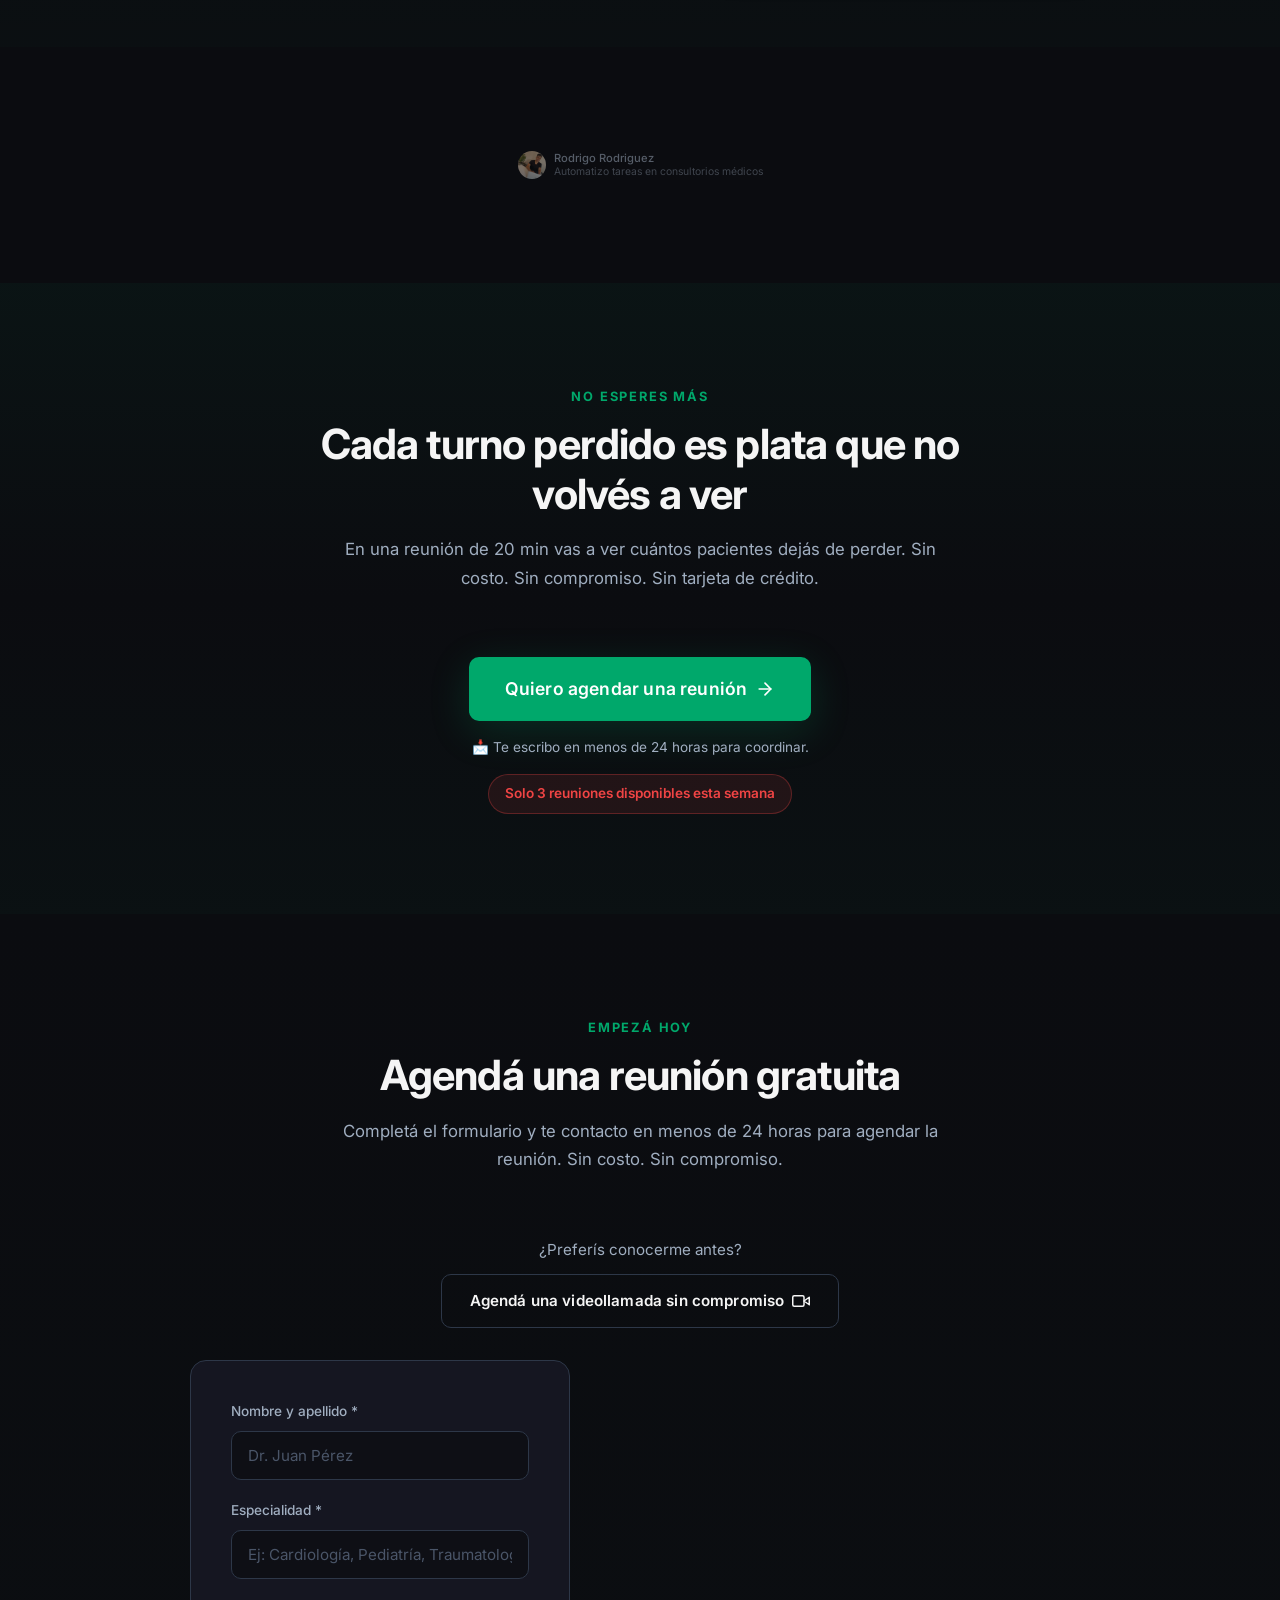
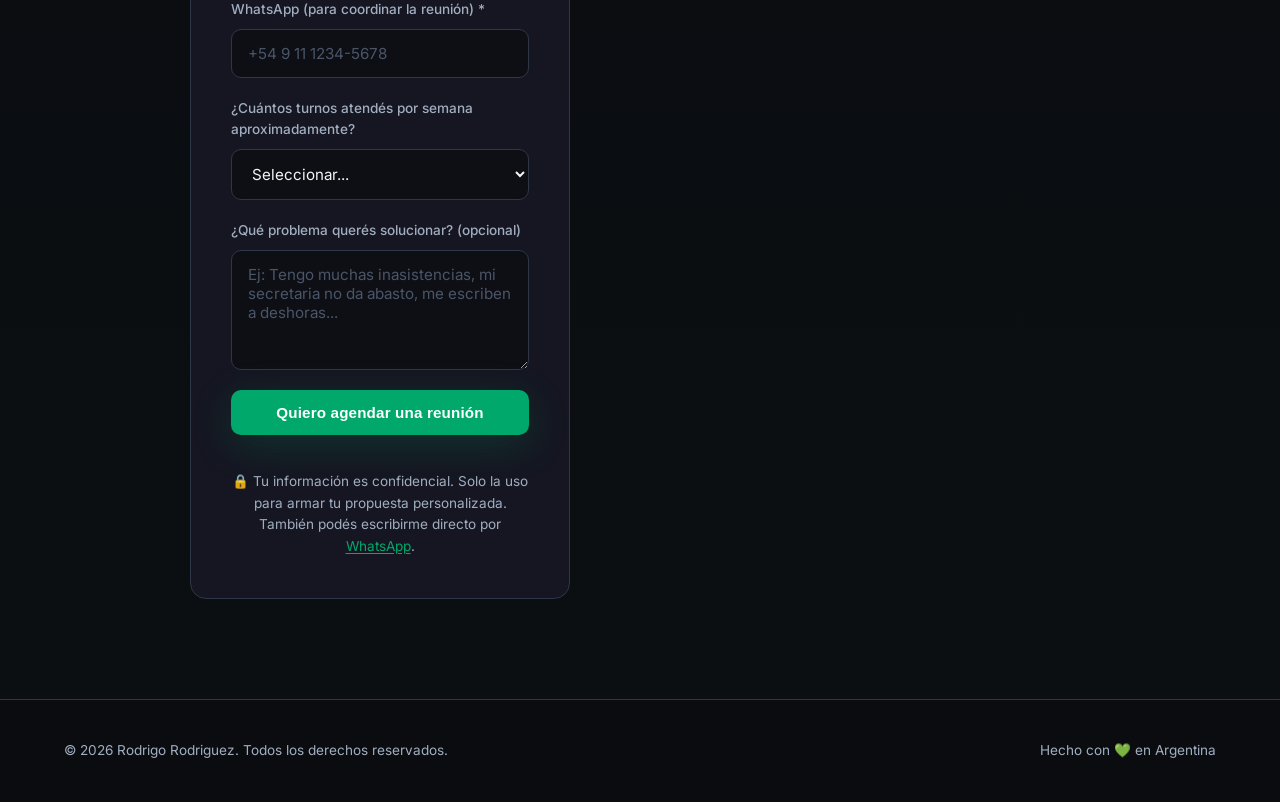
==== commit bcae99f3: "refactor: Cambiar foco de demo gratis a agendar reunión" ====
--- a/index.html
+++ b/index.html
@@ -4,7 +4,7 @@
   <meta charset="UTF-8" />
   <meta name="viewport" content="width=device-width, initial-scale=1.0" />
   <title>Secretaria Virtual para Médicos y Consultorios | Reduce inasistencias 24/7</title>
-  <meta name="description" content="Atendé pacientes por WhatsApp automáticamente. Confirmá turnos, respondé FAQs médicas y reducí inasistencias. Demo gratuita de 5 días para médicos y consultorios." />
+  <meta name="description" content="Atendé pacientes por WhatsApp automáticamente. Confirmá turnos, respondé FAQs médicas y reducí inasistencias. Agendá una reunión gratuita de 20 minutos para médicos y consultorios." />
   <meta name="author" content="Rodrigo Rodriguez" />
   <meta name="robots" content="index, follow" />
   <meta name="theme-color" content="#0B0C10" />
@@ -19,14 +19,14 @@
   <meta property="og:type" content="website" />
   <meta property="og:url" content="https://rodrigorodriguez.com.ar/" />
   <meta property="og:title" content="Secretaria Virtual para Médicos y Consultorios | Reduce inasistencias 24/7" />
-  <meta property="og:description" content="Atendé pacientes por WhatsApp automáticamente. Confirmá turnos, respondé FAQs y reducí inasistencias. Demo gratuita de 5 días." />
+  <meta property="og:description" content="Atendé pacientes por WhatsApp automáticamente. Confirmá turnos, respondé FAQs y reducí inasistencias. Agendá una reunión gratuita de 20 minutos." />
   <meta property="og:image" content="https://rodrigorodriguez.com.ar/assets/og-home.jpg" />
   <meta property="og:locale" content="es_AR" />
 
   <meta name="twitter:card" content="summary_large_image" />
   <meta name="twitter:url" content="https://rodrigorodriguez.com.ar/" />
   <meta name="twitter:title" content="Secretaria Virtual para Médicos y Consultorios | Reduce inasistencias 24/7" />
-  <meta name="twitter:description" content="Atendé pacientes por WhatsApp automáticamente. Confirmá turnos, respondé FAQs y reducí inasistencias. Demo gratuita de 5 días." />
+  <meta name="twitter:description" content="Atendé pacientes por WhatsApp automáticamente. Confirmá turnos, respondé FAQs y reducí inasistencias. Agendá una reunión gratuita de 20 minutos." />
   <meta name="twitter:image" content="https://rodrigorodriguez.com.ar/assets/og-home.jpg" />
 
   <!-- SEO Extra -->
@@ -42,7 +42,7 @@
     "@context": "https://schema.org",
     "@type": "LocalBusiness",
     "name": "Rodrigo Rodriguez - Secretaria Virtual para Médicos",
-    "description": "Atendé pacientes por WhatsApp automáticamente. Confirmá turnos, respondé FAQs y reducí inasistencias. Demo gratuita de 5 días.",
+    "description": "Atendé pacientes por WhatsApp automáticamente. Confirmá turnos, respondé FAQs y reducí inasistencias. Agendá una reunión gratuita de 20 minutos.",
     "url": "https://rodrigorodriguez.com.ar",
     "telephone": "+54-9-2477-614405",
     "email": "rodrigo.desarrollador@gmail.com",
@@ -58,8 +58,8 @@
     "serviceType": ["Automatización WhatsApp para consultorios médicos", "Chatbot médico", "Confirmación automática de turnos"],
     "offers": {
       "@type": "Offer",
-      "name": "Demo gratuita Secretaria Virtual Médica",
-      "description": "Demo gratuita de 5 días para consultorios médicos. Sin tarjeta de crédito.",
+      "name": "Reunión gratuita Secretaria Virtual Médica",
+      "description": "Reunión gratuita de 20 minutos para consultorios médicos. Sin tarjeta de crédito.",
       "price": "0",
       "priceCurrency": "ARS",
       "availability": "https://schema.org/InStock"
@@ -288,7 +288,7 @@
       </ul>
       <div class="nav-overlay" id="navOverlay" hidden></div>
 
-      <a href="#contacto" class="btn btn--small btn--nav" data-track="lead">Pedir demo gratis</a>
+      <a href="#contacto" class="btn btn--small btn--nav" data-track="lead">Agendar una reunión</a>
     </nav>
   </header>
 
@@ -308,15 +308,14 @@
         <div class="hero__content">
           <h1 class="hero__title">Tu consultorio atiende pacientes 24/7, incluso mientras dormís</h1>
           <p class="hero__subtitle">Tu Secretaria Virtual confirma turnos, responde sobre obras sociales y atiende WhatsApp automáticamente. Vos te enfocás en tus pacientes.</p>
-          <p class="hero__price">Demo gratuita de 5 días · Sin tarjeta de crédito · Configuración incluida</p>
+          <p class="hero__price">Reunión gratuita de 20 min · Sin tarjeta de crédito · Configuración incluida</p>
           <div class="hero__cta">
             <a href="#contacto" class="btn btn--primary" data-track="lead" onclick="trackDemoClick('hero_button')">
-              <span>Quiero mi demo gratuita</span>
+              <span>Quiero agendar una reunión</span>
               <svg width="20" height="20" viewBox="0 0 24 24" fill="none" stroke="currentColor" stroke-width="2" stroke-linecap="round" stroke-linejoin="round" aria-hidden="true"><path d="M5 12h14"/><path d="m12 5 7 7-7 7"/></svg>
             </a>
             <a href="#problemas" class="btn btn--secondary">Ver si me pasa esto</a>
-            <!-- TODO: reemplazar href con link real de Google Meet -->
-            <a href="https://meet.google.com/placeholder" class="btn btn--secondary" target="_blank" rel="noopener noreferrer" onclick="trackMeetClick('hero')">
+            <a href="https://wa.me/5492477614405?text=Hola%20Rodrigo,%20quiero%20agendar%20una%20reuni%C3%B3n%20para%20conocer%20la%20Secretaria%20Virtual" class="btn btn--secondary" target="_blank" rel="noopener noreferrer" onclick="trackMeetClick('hero')">
               <span>Agendá una videollamada sin compromiso</span>
               <svg width="18" height="18" viewBox="0 0 24 24" fill="none" stroke="currentColor" stroke-width="2" stroke-linecap="round" stroke-linejoin="round" aria-hidden="true"><path d="M23 7l-7 5 7 5V7z"/><rect x="1" y="5" width="15" height="14" rx="2" ry="2"/></svg>
             </a>
@@ -325,6 +324,9 @@
           <div class="trust-badge">
             <svg width="16" height="16" viewBox="0 0 24 24" fill="none" stroke="currentColor" stroke-width="2.5" stroke-linecap="round" stroke-linejoin="round"><polyline points="20 6 9 17 4 12"/></svg>
             Sin contratos · Configuración incluida · Soporte humano
+          </div>
+          <div style="margin-top: 12px;">
+            <a href="#demo" class="btn btn--secondary" style="font-size: 0.85rem; padding: 8px 16px;">Ver demo interactiva</a>
           </div>
         </div>
       </div>
@@ -374,7 +376,7 @@
           </article>
         </div>
         <div class="section__cta" data-animate="fade-up">
-          <a href="#contacto" class="btn btn--primary" data-track="lead" onclick="trackDemoClick('problems_section')">Quiero solucionar esto → Pedir demo gratis</a>
+          <a href="#contacto" class="btn btn--primary" data-track="lead" onclick="trackDemoClick('problems_section')">Quiero solucionar esto → Agendar una reunión</a>
         </div>
       </div>
     </section>
@@ -434,7 +436,7 @@
         </div>
 
         <div class="section__cta" data-animate="fade-up">
-          <a href="#contacto" class="btn btn--primary" data-track="lead" onclick="trackDemoClick('benefits_section')">Quiero estos resultados → Pedir demo gratis</a>
+          <a href="#contacto" class="btn btn--primary" data-track="lead" onclick="trackDemoClick('benefits_section')">Quiero estos resultados → Agendar una reunión</a>
         </div>
       </div>
     </section>
@@ -467,8 +469,8 @@
           <article class="step" data-animate="fade-up">
             <span class="step__number" aria-hidden="true">03</span>
             <div>
-              <h3 class="step__title">Probás gratis con pacientes reales</h3>
-              <p class="step__text">Testeás 5 días con tu consultorio real. Vemos cómo responde, ajustamos lo necesario. Sin pagar nada.</p>
+              <h3 class="step__title">Recibís tu propuesta personalizada</h3>
+              <p class="step__text">Vemos cómo funciona con tu consultorio real, ajustamos lo necesario y empezamos la implementación. Sin pagar nada.</p>
             </div>
           </article>
           <div class="step-connector" aria-hidden="true"></div>
@@ -481,7 +483,7 @@
           </article>
         </div>
         <div class="section__cta" data-animate="fade-up">
-          <a href="#contacto" class="btn btn--primary" data-track="lead" onclick="trackDemoClick('steps_section')">Quiero empezar → Pedir demo gratis</a>
+          <a href="#contacto" class="btn btn--primary" data-track="lead" onclick="trackDemoClick('steps_section')">Quiero empezar → Agendar una reunión</a>
         </div>
       </div>
     </section>
@@ -496,12 +498,12 @@
         </header>
         <div class="pricing" data-animate="fade-up" style="max-width: 480px; margin: 0 auto;">
           <article class="pricing-card pricing-card--featured" style="max-width: 100%;">
-            <div class="pricing-card__badge">Demo gratuita incluida</div>
+            <div class="pricing-card__badge">Reunión gratuita incluida</div>
             <div class="pricing-card__header">
               <div class="pricing-card__name">Secretaria Virtual Médica</div>
               <div class="pricing-card__desc">Todo incluido para tu consultorio</div>
               <div class="pricing-card__price" style="font-size: 1.5rem; font-weight: 700;">Setup + Mensualidad</div>
-              <div class="pricing-card__setup" style="background: rgba(0,168,107,0.1); color: var(--accent); margin-top: 12px;">Te armo la propuesta personalizada en la demo</div>
+              <div class="pricing-card__setup" style="background: rgba(0,168,107,0.1); color: var(--accent); margin-top: 12px;">Te armo la propuesta personalizada en la reunión</div>
             </div>
             <ul class="pricing-card__features">
               <li class="pricing-card__feature">
@@ -530,12 +532,12 @@
               </li>
             </ul>
             <div class="pricing-card__cta">
-              <a href="#contacto" class="btn btn--primary" data-track="lead" onclick="trackDemoClick('pricing_section')">Pedir mi demo gratuita de 5 días</a>
+              <a href="#contacto" class="btn btn--primary" data-track="lead" onclick="trackDemoClick('pricing_section')">Agendar una reunión gratuita</a>
             </div>
           </article>
         </div>
         <p class="pricing-note" data-animate="fade-up">
-          <strong style="color: #ef4444;">Solo 3 demos disponibles esta semana.</strong> Sin tarjeta de crédito. Sin compromiso.
+          <strong style="color: #ef4444;">Solo 3 reuniones disponibles esta semana.</strong> Sin tarjeta de crédito. Sin compromiso.
         </p>
       </div>
     </section>
@@ -561,8 +563,8 @@
               </ul>
             </div>
             <div style="margin-top: 24px; display: flex; gap: 12px; flex-wrap: wrap;">
-              <a href="https://rodrigo.asistentebot.com.ar/chat" class="btn btn--primary" target="_blank" rel="noopener noreferrer" onclick="trackDemoClick('demo_widget_primary')">Probar demo real</a>
-              <a href="#contacto" class="btn btn--secondary" data-track="lead" onclick="trackDemoClick('demo_widget_secondary')">Quiero mi demo con mi consultorio</a>
+              <a href="https://rodrigo.asistentebot.com.ar/chat" class="btn btn--primary" target="_blank" rel="noopener noreferrer" onclick="trackDemoClick('demo_widget_primary')">Probar demo interactiva</a>
+              <a href="#contacto" class="btn btn--secondary" data-track="lead" onclick="trackDemoClick('demo_widget_secondary')">Agendar una reunión</a>
             </div>
           </div>
           <div class="demo__widget-wrapper" data-animate="fade-up">
@@ -591,17 +593,17 @@
         <header class="section__header">
           <span class="section__label">No esperes más</span>
           <h2 id="cta-title" class="section__title">Cada turno perdido es plata que no volvés a ver</h2>
-          <p class="section__subtitle">En 5 días de demo vas a ver cuántos pacientes dejás de perder. Sin costo. Sin compromiso. Sin tarjeta de crédito.</p>
+          <p class="section__subtitle">En una reunión de 20 min vas a ver cuántos pacientes dejás de perder. Sin costo. Sin compromiso. Sin tarjeta de crédito.</p>
         </header>
         <div class="section__cta" data-animate="fade-up">
           <a href="#contacto" class="btn btn--primary" data-track="lead" style="font-size: 1.1rem; padding: 18px 36px;" onclick="trackDemoClick('final_cta')">
-            <span>Quiero mi demo gratuita ahora</span>
+            <span>Quiero agendar una reunión</span>
             <svg width="20" height="20" viewBox="0 0 24 24" fill="none" stroke="currentColor" stroke-width="2" stroke-linecap="round" stroke-linejoin="round" aria-hidden="true"><path d="M5 12h14"/><path d="m12 5 7 7-7 7"/></svg>
           </a>
           <p style="margin-top: 16px; font-size: 0.85rem; color: var(--text-secondary);">
             📩 Te escribo en menos de 24 horas para coordinar.
           </p>
-          <div class="urgency-badge">Solo 3 demos disponibles esta semana</div>
+          <div class="urgency-badge">Solo 3 reuniones disponibles esta semana</div>
         </div>
       </div>
     </section>
@@ -611,13 +613,12 @@
       <div class="container">
         <header class="section__header">
           <span class="section__label">Empezá hoy</span>
-          <h2 id="contact-title" class="section__title">Pedí tu demo gratuita de 5 días</h2>
-          <p class="section__subtitle">Completá el formulario y te contacto en menos de 24 horas para agendar la videollamada. Sin costo. Sin compromiso.</p>
+          <h2 id="contact-title" class="section__title">Agendá una reunión gratuita</h2>
+          <p class="section__subtitle">Completá el formulario y te contacto en menos de 24 horas para agendar la reunión. Sin costo. Sin compromiso.</p>
         </header>
         <div class="contact__meet" data-animate="fade-up">
           <p class="contact__meet-hint">¿Preferís conocerme antes?</p>
-            <!-- TODO: reemplazar href con link real de Google Meet -->
-            <a href="https://meet.google.com/placeholder" class="btn btn--secondary" target="_blank" rel="noopener noreferrer" onclick="trackMeetClick('contacto')">
+            <a href="https://wa.me/5492477614405?text=Hola%20Rodrigo,%20quiero%20agendar%20una%20reuni%C3%B3n%20para%20conocer%20la%20Secretaria%20Virtual" class="btn btn--secondary" target="_blank" rel="noopener noreferrer" onclick="trackMeetClick('contacto')">
             <span>Agendá una videollamada sin compromiso</span>
             <svg width="18" height="18" viewBox="0 0 24 24" fill="none" stroke="currentColor" stroke-width="2" stroke-linecap="round" stroke-linejoin="round" aria-hidden="true"><path d="M23 7l-7 5 7 5V7z"/><rect x="1" y="5" width="15" height="14" rx="2" ry="2"/></svg>
           </a>
@@ -633,7 +634,7 @@
               <input type="text" id="especialidad" name="especialidad" class="form__input" placeholder="Ej: Cardiología, Pediatría, Traumatología" required />
             </div>
             <div class="form__group">
-              <label for="whatsapp" class="form__label">WhatsApp (para coordinar la demo) *</label>
+              <label for="whatsapp" class="form__label">WhatsApp (para coordinar la reunión) *</label>
               <input type="tel" id="whatsapp" name="whatsapp" class="form__input" placeholder="+54 9 11 1234-5678" required />
             </div>
             <div class="form__group">
@@ -650,10 +651,10 @@
               <label for="mensaje" class="form__label">¿Qué problema querés solucionar? (opcional)</label>
               <textarea id="mensaje" name="mensaje" class="form__input form__input--textarea" rows="3" placeholder="Ej: Tengo muchas inasistencias, mi secretaria no da abasto, me escriben a deshoras..."></textarea>
             </div>
-            <button type="submit" class="btn btn--primary btn--block" onclick="trackFormSubmit()">Quiero mi demo gratuita</button>
+            <button type="submit" class="btn btn--primary btn--block" onclick="trackFormSubmit()">Quiero agendar una reunión</button>
             <p class="form__note" style="text-align: center; margin-top: 16px;">
-              🔒 Tu información es confidencial. Solo la uso para armar tu demo personalizada.<br/>
-              También podés escribirme directo por <a href="https://wa.me/5492477614405?text=Hola%20Rodrigo,%20soy%20medico%20y%20quiero%20pedir%20una%20demo%20gratuita%20para%20mi%20consultorio" target="_blank" rel="noopener noreferrer" data-track="contact" onclick="trackWhatsAppClick()">WhatsApp</a>.
+              🔒 Tu información es confidencial. Solo la uso para armar tu propuesta personalizada.<br/>
+              También podés escribirme directo por <a href="https://wa.me/5492477614405?text=Hola%20Rodrigo,%20soy%20medico%20y%20quiero%20agendar%20una%20reuni%C3%B3n%20para%20conocer%20la%20Secretaria%20Virtual" target="_blank" rel="noopener noreferrer" data-track="contact" onclick="trackWhatsAppClick()">WhatsApp</a>.
             </p>
           </form>
         </div>
@@ -668,7 +669,7 @@
     </div>
   </footer>
 
-  <a href="https://wa.me/5492477614405?text=Hola%20Rodrigo,%20soy%20medico%20y%20quiero%20pedir%20una%20demo%20gratuita%20para%20mi%20consultorio" class="whatsapp-float" target="_blank" rel="noopener noreferrer" aria-label="Pedir demo por WhatsApp" data-track="contact" onclick="trackWhatsAppClick()">
+  <a href="https://wa.me/5492477614405?text=Hola%20Rodrigo,%20soy%20medico%20y%20quiero%20agendar%20una%20reuni%C3%B3n%20para%20conocer%20la%20Secretaria%20Virtual" class="whatsapp-float" target="_blank" rel="noopener noreferrer" aria-label="Agendar reunión por WhatsApp" data-track="contact" onclick="trackWhatsAppClick()">
     <svg width="28" height="28" viewBox="0 0 24 24" fill="currentColor" aria-hidden="true"><path d="M17.472 14.382c-.297-.149-1.758-.867-2.03-.967-.273-.099-.471-.148-.67.15-.197.297-.767.966-.94 1.164-.173.199-.347.223-.644.075-.297-.15-1.255-.463-2.39-1.475-.883-.788-1.48-1.761-1.653-2.059-.173-.297-.018-.458.13-.606.134-.133.298-.347.446-.52.149-.174.198-.298.298-.497.099-.198.05-.371-.025-.52-.075-.149-.669-1.612-.916-2.207-.242-.579-.487-.5-.669-.51-.173-.008-.371-.01-.57-.01-.198 0-.52.074-.792.372-.272.297-1.04 1.016-1.04 2.479 0 1.462 1.065 2.875 1.213 3.074.149.198 2.096 3.2 5.077 4.487.709.306 1.262.489 1.694.625.712.227 1.36.195 1.871.118.571-.085 1.758-.719 2.006-1.413.248-.694.248-1.289.173-1.413-.074-.124-.272-.198-.57-.347m-5.421 7.403h-.004a9.87 9.87 0 01-5.031-1.378l-.361-.214-3.741.982.998-3.648-.235-.374a9.86 9.86 0 01-1.51-5.26c.001-5.45 4.436-9.884 9.888-9.884 2.64 0 5.122 1.03 6.988 2.898a9.825 9.825 0 012.893 6.994c-.003 5.45-4.437 9.884-9.885 9.884m8.413-18.297A11.815 11.815 0 0012.05 0C5.495 0 .16 5.335.157 11.892c0 2.096.547 4.142 1.588 5.945L.057 24l6.305-1.654a11.882 11.882 0 005.683 1.448h.005c6.554 0 11.89-5.335 11.893-11.893a11.821 11.821 0 00-3.48-8.413Z"/></svg>
   </a>
 
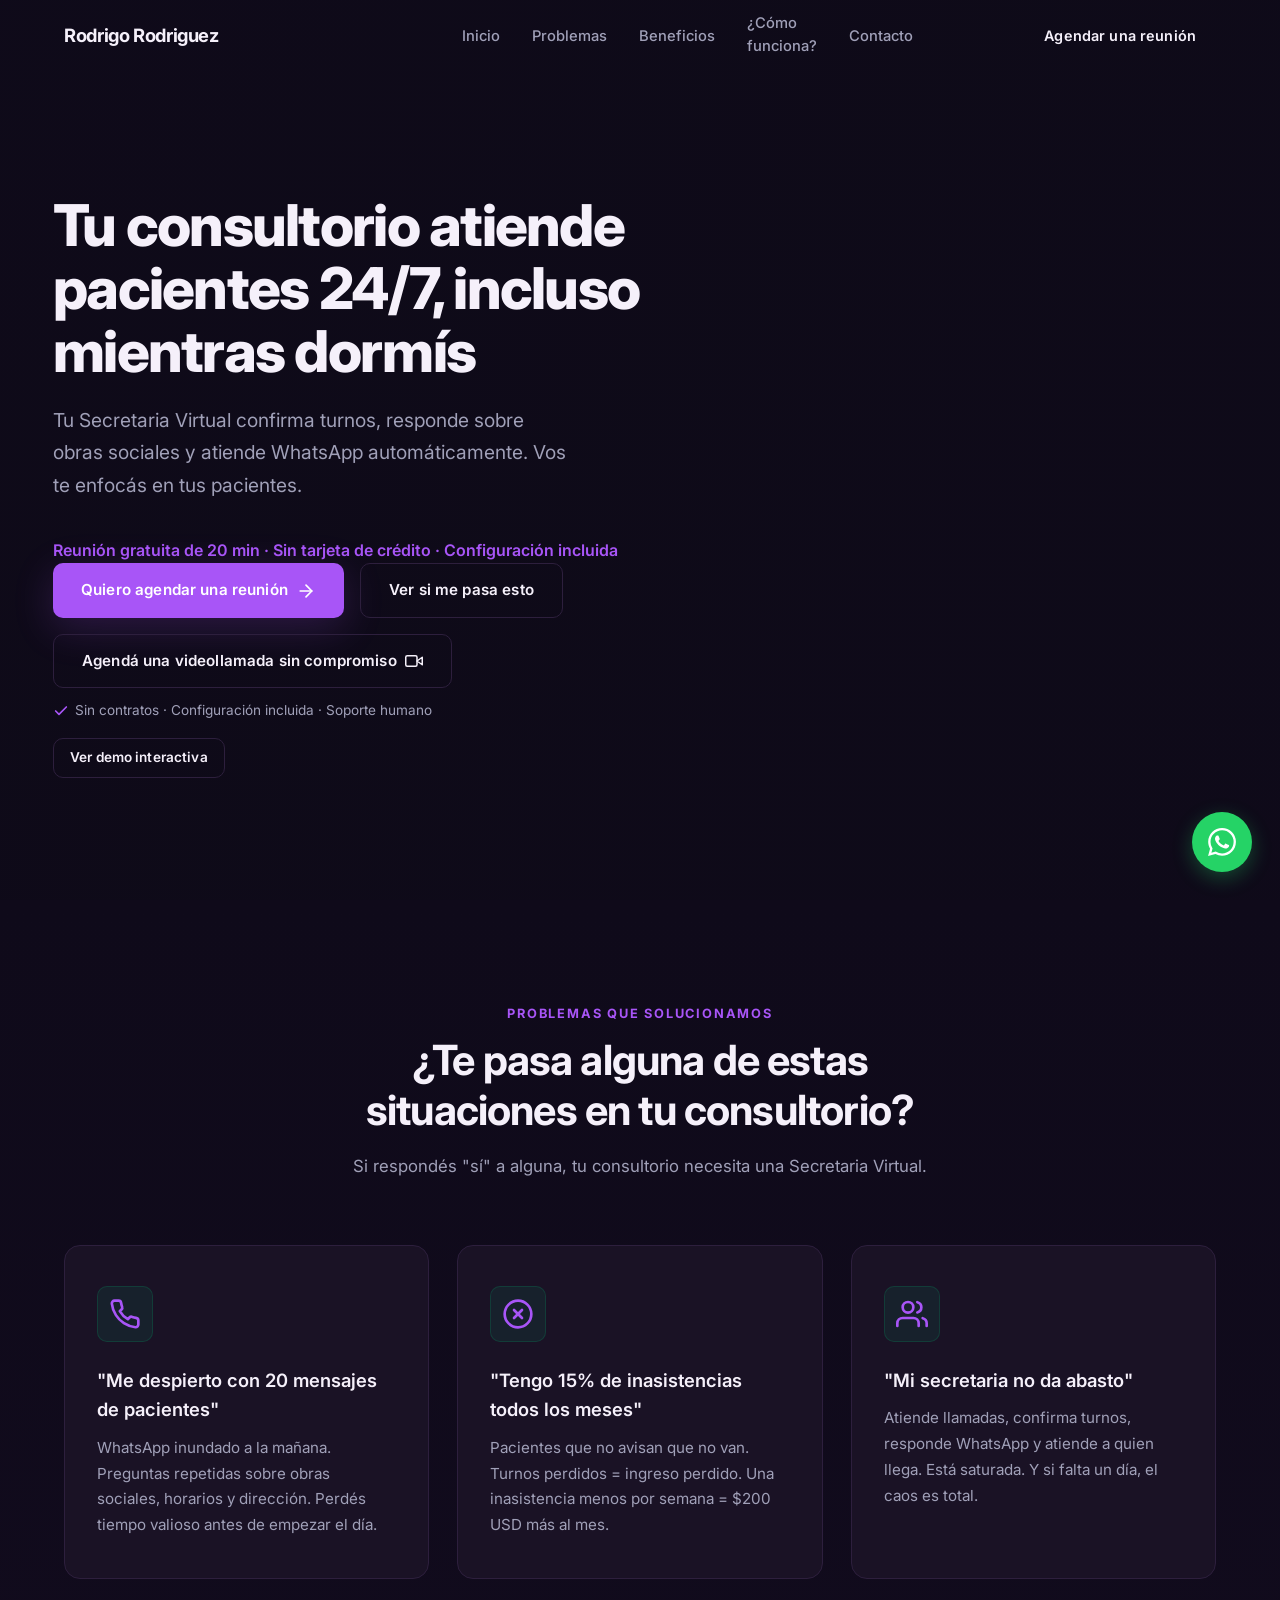
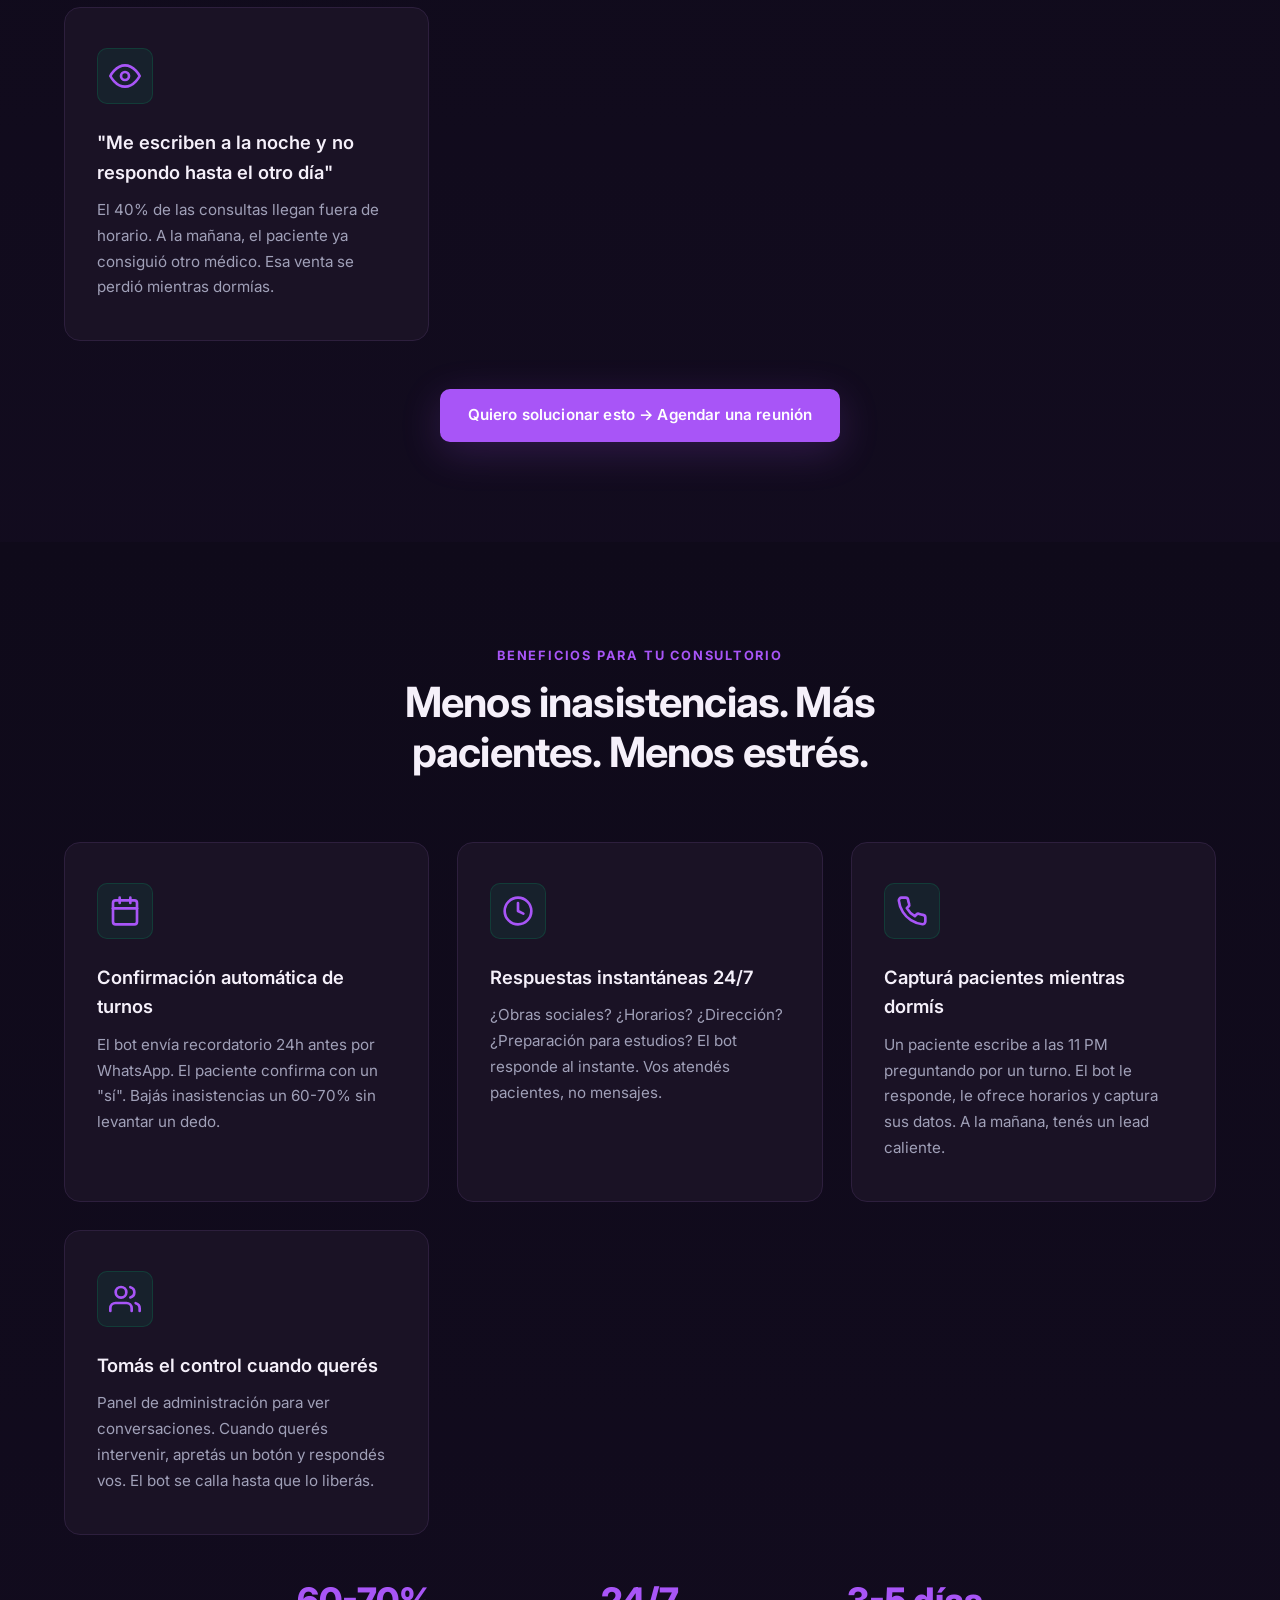
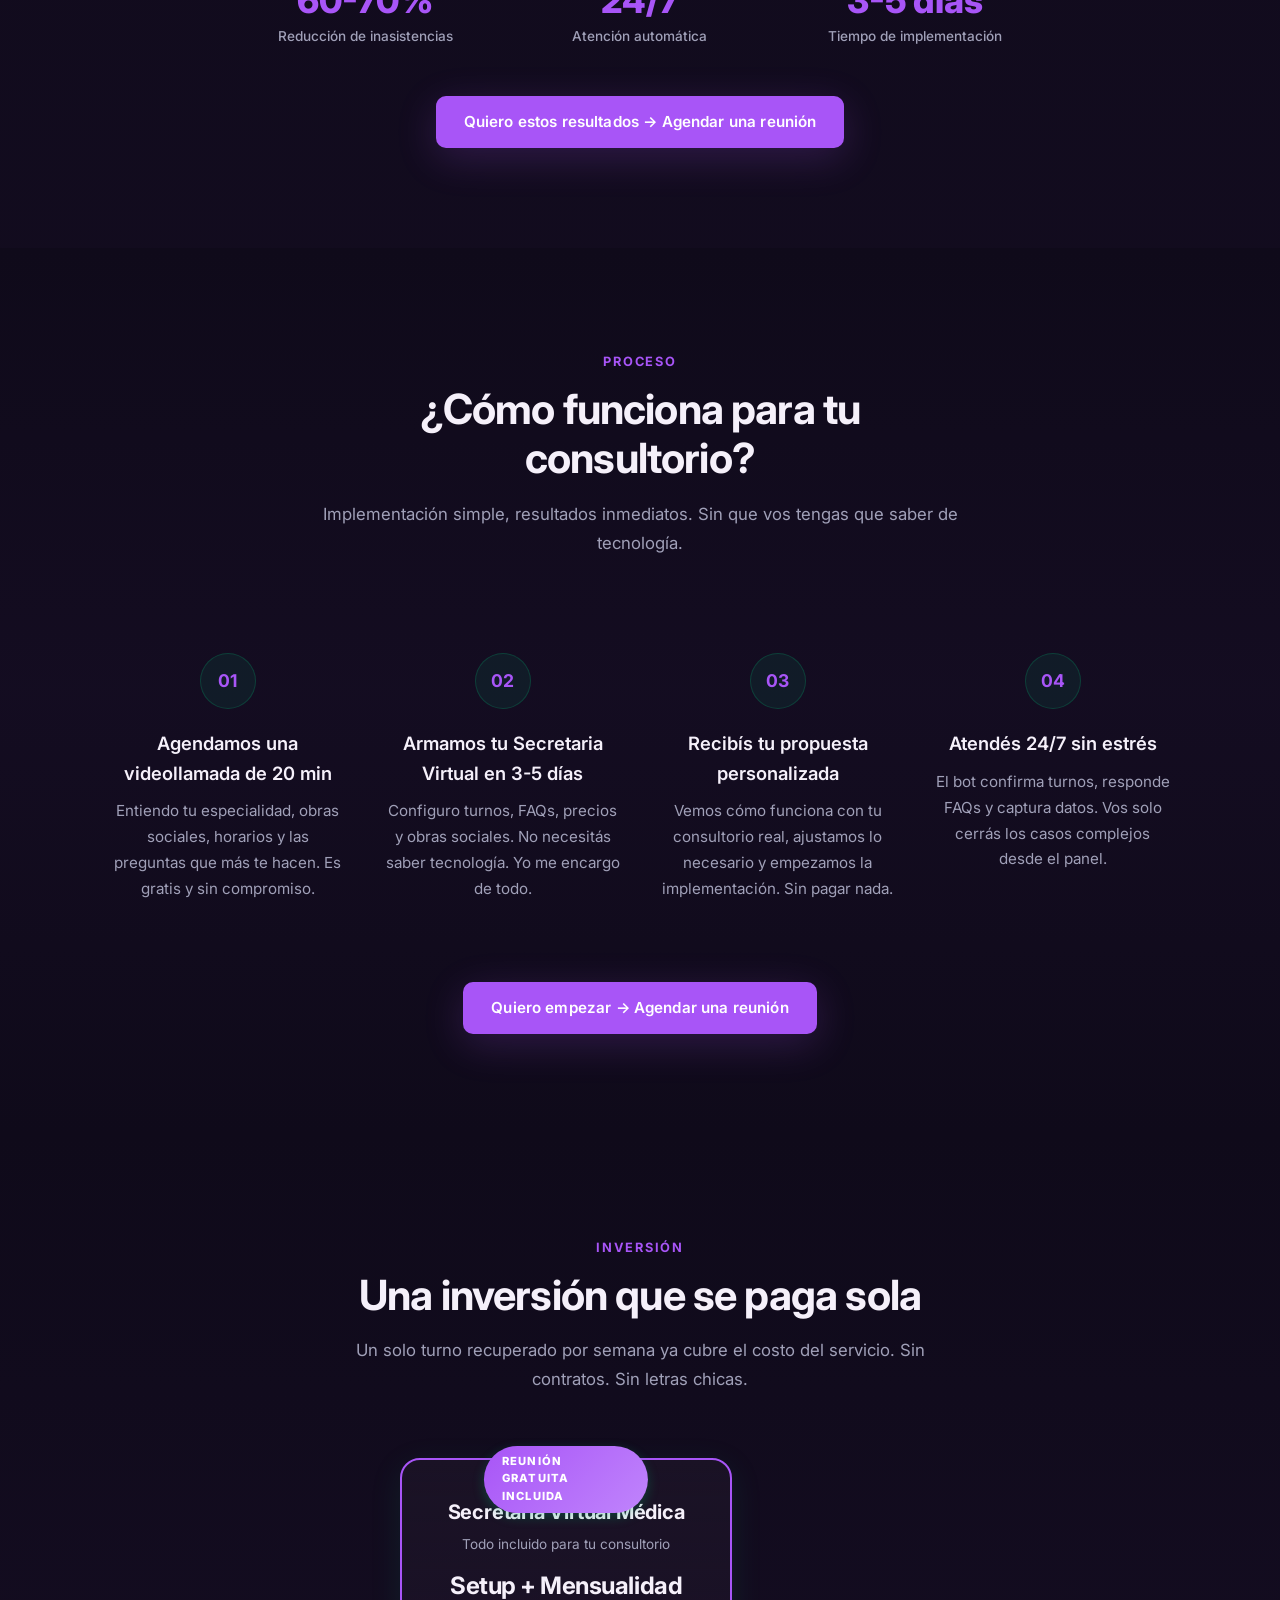
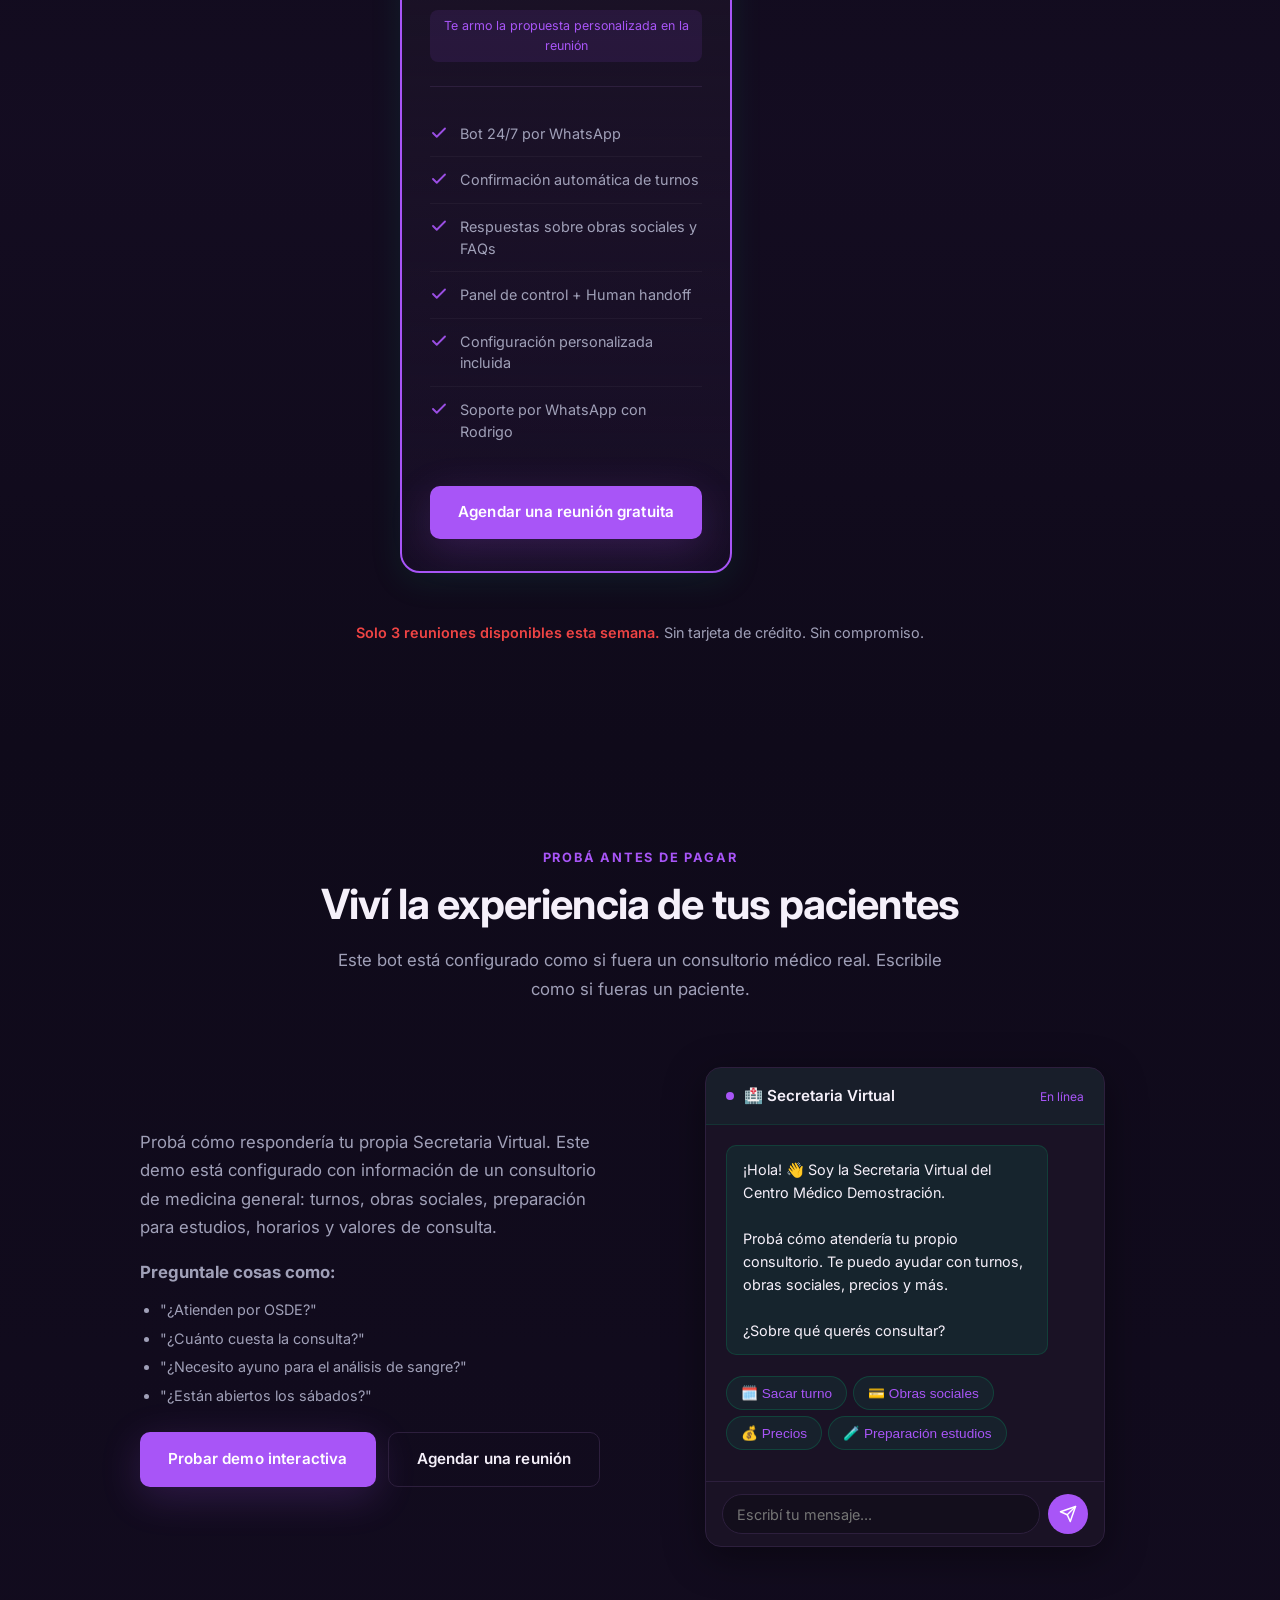
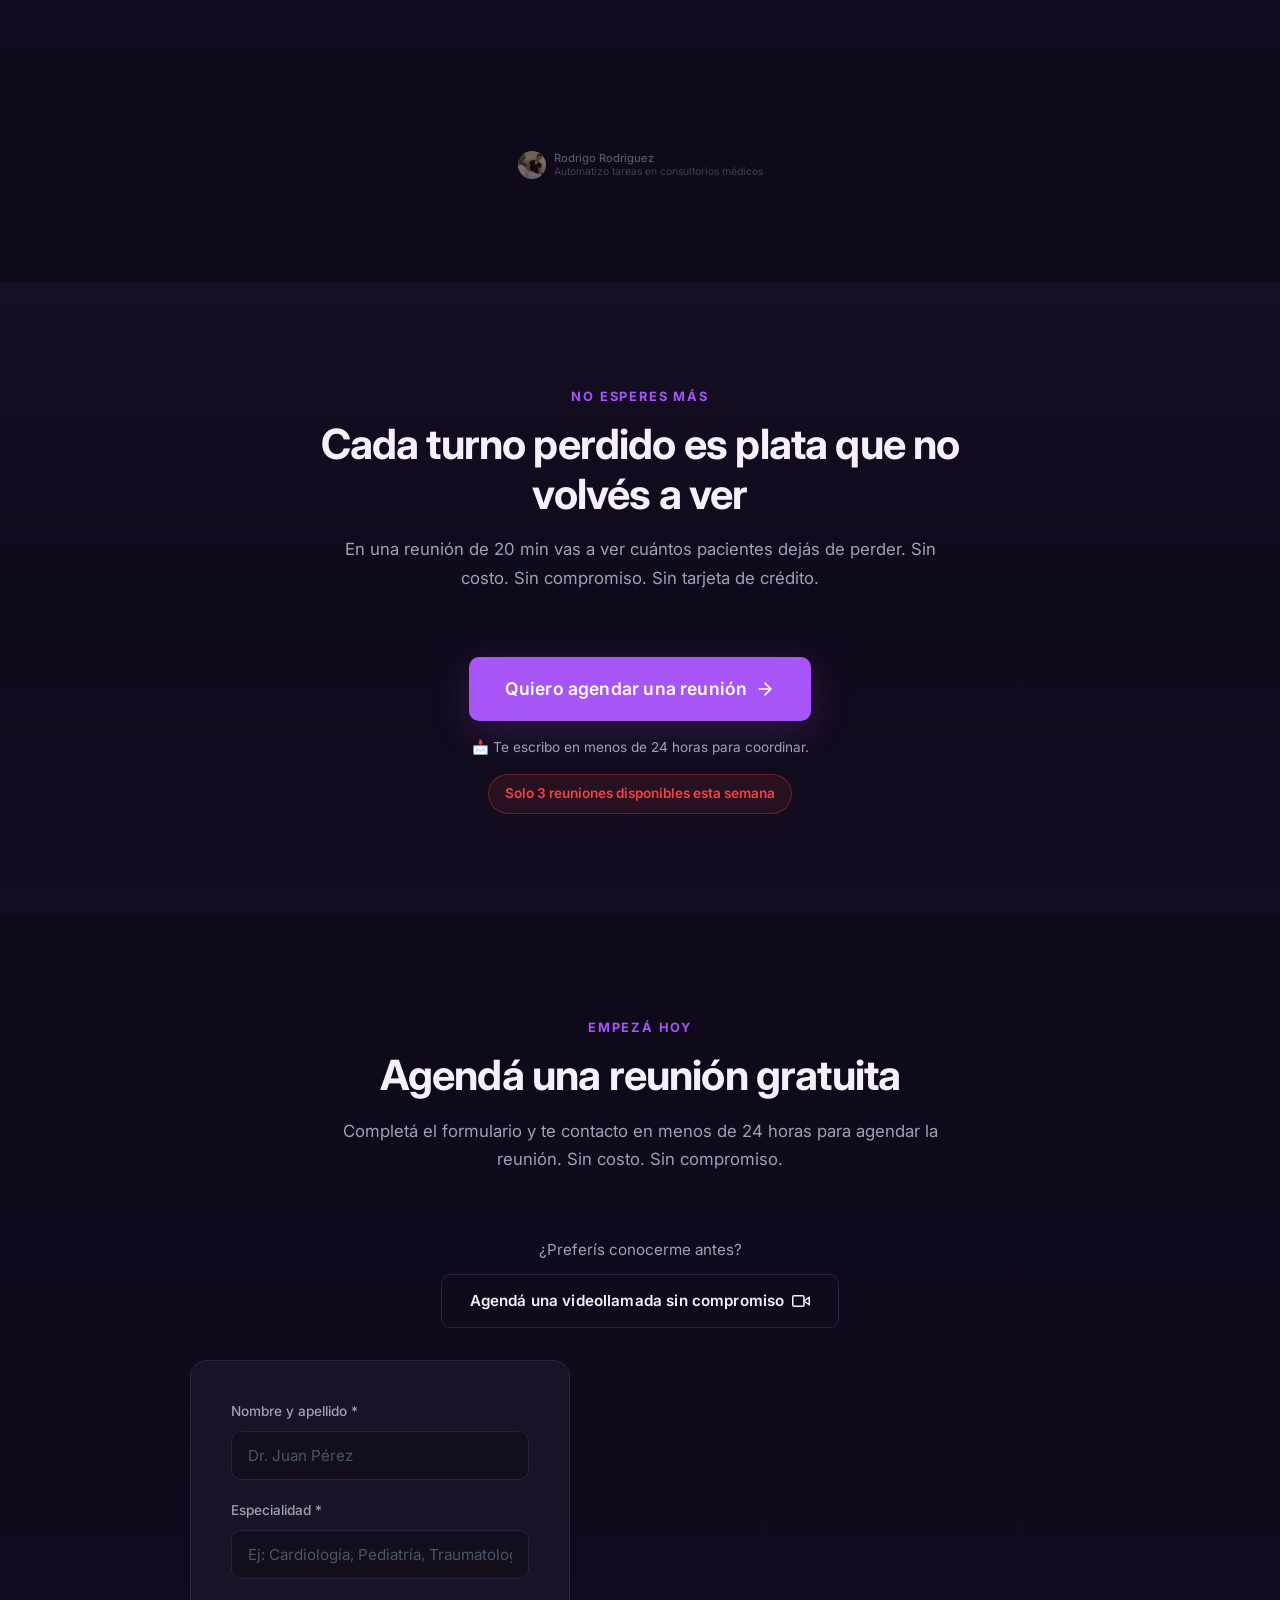
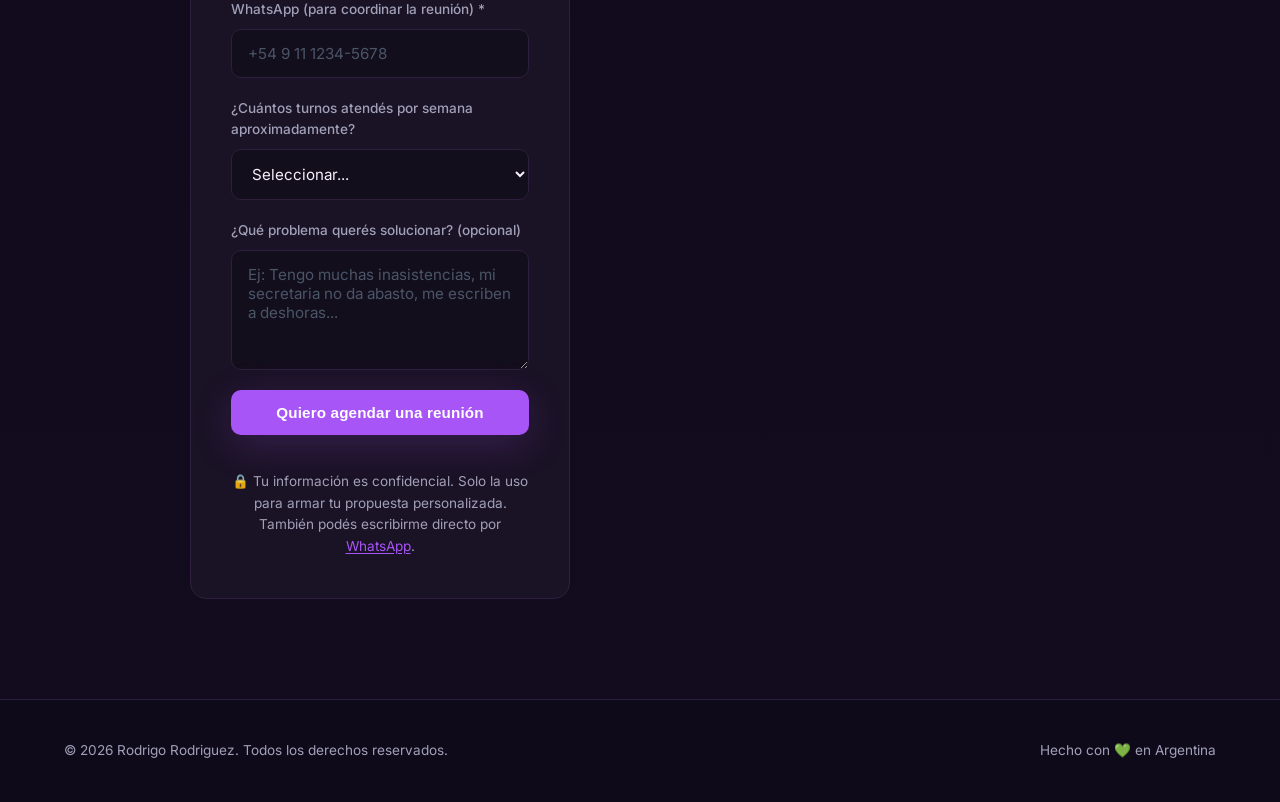
==== commit 24255640: "design: Cambiar paleta de colores a violeta+rosa (Opción 4)" ====
--- a/index.html
+++ b/index.html
@@ -7,8 +7,8 @@
   <meta name="description" content="Atendé pacientes por WhatsApp automáticamente. Confirmá turnos, respondé FAQs médicas y reducí inasistencias. Agendá una reunión gratuita de 20 minutos para médicos y consultorios." />
   <meta name="author" content="Rodrigo Rodriguez" />
   <meta name="robots" content="index, follow" />
-  <meta name="theme-color" content="#0B0C10" />
-  <meta name="msapplication-TileColor" content="#0B0C10" />
+  <meta name="theme-color" content="#0F0A1A" />
+  <meta name="msapplication-TileColor" content="#0F0A1A" />
   <meta name="apple-mobile-web-app-capable" content="yes" />
   <meta name="apple-mobile-web-app-status-bar-style" content="black-translucent" />
   <meta name="apple-mobile-web-app-title" content="Secretaria Virtual Médica" />
@@ -124,7 +124,7 @@
 
   <!-- Estilos adicionales para secciones médicas -->
   <style>
-    .section--problems { background: linear-gradient(180deg, var(--bg-body) 0%, rgba(0,168,107,0.02) 100%); }
+    .section--problems { background: linear-gradient(180deg, var(--bg-body) 0%, rgba(168,85,247,0.02) 100%); }
     /* Hero con video: ajustes para texto centrado sin columna derecha */
     .hero--video .hero__container {
       grid-template-columns: 1fr !important;
@@ -219,7 +219,7 @@
     .hero__overlay {
       position: absolute;
       inset: 0;
-      background: linear-gradient(135deg, rgba(11,12,16,0.92) 0%, rgba(11,12,16,0.75) 40%, rgba(11,12,16,0.88) 100%);
+      background: linear-gradient(135deg, rgba(15,10,26,0.92) 0%, rgba(15,10,26,0.75) 40%, rgba(15,10,26,0.88) 100%);
       z-index: 1;
     }
     .hero__content-wrapper {
@@ -232,11 +232,11 @@
     }
     /* Noscript fallback */
     noscript .hero__video-bg { display: none; }
-    noscript .hero__overlay { background: rgba(11,12,16,0.95); }
+    noscript .hero__overlay { background: rgba(15,10,26,0.95); }
     /* Reduced motion */
     @media (prefers-reduced-motion: reduce) {
       .hero__video-bg { display: none; }
-      .hero__overlay { background: rgba(11,12,16,0.95); }
+      .hero__overlay { background: rgba(15,10,26,0.95); }
     }
     .hero__price {
       margin-top: 16px;
@@ -262,7 +262,7 @@
   <noscript>
     <style>
       .hero__video-bg { display: none !important; }
-      .hero__overlay { background: rgba(11,12,16,0.95) !important; }
+      .hero__overlay { background: rgba(15,10,26,0.95) !important; }
     </style>
   </noscript>
 </head>
@@ -503,7 +503,7 @@
               <div class="pricing-card__name">Secretaria Virtual Médica</div>
               <div class="pricing-card__desc">Todo incluido para tu consultorio</div>
               <div class="pricing-card__price" style="font-size: 1.5rem; font-weight: 700;">Setup + Mensualidad</div>
-              <div class="pricing-card__setup" style="background: rgba(0,168,107,0.1); color: var(--accent); margin-top: 12px;">Te armo la propuesta personalizada en la reunión</div>
+              <div class="pricing-card__setup" style="background: rgba(168,85,247,0.1); color: var(--accent); margin-top: 12px;">Te armo la propuesta personalizada en la reunión</div>
             </div>
             <ul class="pricing-card__features">
               <li class="pricing-card__feature">
--- a/css/base.css
+++ b/css/base.css
@@ -3,18 +3,18 @@
    Variables, Reset & Utilities
    ======================================== */
 :root {
-  --bg-body: #0B0C10;
-  --bg-card: #151621;
-  --bg-input: #0E0F15;
-  --text-primary: #F5F5F5;
-  --text-secondary: #A0AEC0;
-  --accent: #00A86B;
-  --accent-hover: #00C77D;
-  --border: #2D3748;
+  --bg-body: #0F0A1A;
+  --bg-card: #1A1225;
+  --bg-input: #130E1C;
+  --text-primary: #F5F0FA;
+  --text-secondary: #A0A0B8;
+  --accent: #A855F7;
+  --accent-hover: #C084FC;
+  --border: #2D1F3D;
   --radius: 16px;
   --radius-sm: 10px;
   --shadow: 0 10px 40px rgba(0,0,0,0.4);
-  --shadow-accent: 0 10px 40px rgba(0,168,107,0.2);
+  --shadow-accent: 0 10px 40px rgba(168,85,247,0.2);
   --transition: color 0.3s ease, background-color 0.3s ease, border-color 0.3s ease, transform 0.3s ease, box-shadow 0.3s ease, opacity 0.3s ease;
   --container: 1200px;
   --header-h: 72px;
--- a/css/main.css
+++ b/css/main.css
@@ -28,7 +28,7 @@
 .btn--primary:hover {
   background: var(--accent-hover);
   transform: translateY(-2px);
-  box-shadow: 0 14px 48px rgba(0,168,107,0.28);
+  box-shadow: 0 14px 48px rgba(168,85,247,0.28);
 }
 
 .btn--secondary {
--- a/css/base.css
+++ b/css/base.css
@@ -3,18 +3,18 @@
    Variables, Reset & Utilities
    ======================================== */
 :root {
-  --bg-body: #0B0C10;
-  --bg-card: #151621;
-  --bg-input: #0E0F15;
-  --text-primary: #F5F5F5;
-  --text-secondary: #A0AEC0;
-  --accent: #00A86B;
-  --accent-hover: #00C77D;
-  --border: #2D3748;
+  --bg-body: #0F0A1A;
+  --bg-card: #1A1225;
+  --bg-input: #130E1C;
+  --text-primary: #F5F0FA;
+  --text-secondary: #A0A0B8;
+  --accent: #A855F7;
+  --accent-hover: #C084FC;
+  --border: #2D1F3D;
   --radius: 16px;
   --radius-sm: 10px;
   --shadow: 0 10px 40px rgba(0,0,0,0.4);
-  --shadow-accent: 0 10px 40px rgba(0,168,107,0.2);
+  --shadow-accent: 0 10px 40px rgba(168,85,247,0.2);
   --transition: color 0.3s ease, background-color 0.3s ease, border-color 0.3s ease, transform 0.3s ease, box-shadow 0.3s ease, opacity 0.3s ease;
   --container: 1200px;
   --header-h: 72px;
--- a/css/main.css
+++ b/css/main.css
@@ -28,7 +28,7 @@
 .btn--primary:hover {
   background: var(--accent-hover);
   transform: translateY(-2px);
-  box-shadow: 0 14px 48px rgba(0,168,107,0.28);
+  box-shadow: 0 14px 48px rgba(168,85,247,0.28);
 }
 
 .btn--secondary {
--- a/css/home.css
+++ b/css/home.css
@@ -15,7 +15,7 @@
   width: 280px;
   height: 280px;
   border-radius: 50%;
-  background: linear-gradient(135deg, var(--accent) 0%, rgba(0,168,107,0.1) 100%);
+  background: linear-gradient(135deg, var(--accent) 0%, rgba(168,85,247,0.1) 100%);
   display: flex;
   align-items: center;
   justify-content: center;
@@ -120,12 +120,12 @@
 
 /* Benefits section */
 .section--benefits {
-  background: linear-gradient(180deg, var(--bg-body) 0%, rgba(0,168,107,0.02) 100%);
+  background: linear-gradient(180deg, var(--bg-body) 0%, rgba(168,85,247,0.02) 100%);
 }
 
 /* CTA Section */
 .section--cta {
-  background: linear-gradient(180deg, rgba(0,168,107,0.05) 0%, var(--bg-body) 50%, rgba(0,168,107,0.03) 100%);
+  background: linear-gradient(180deg, rgba(168,85,247,0.05) 0%, var(--bg-body) 50%, rgba(168,85,247,0.03) 100%);
 }
 .section--cta .section__cta {
   margin-top: 40px;
@@ -138,7 +138,7 @@
 
 /* Bot Demo Section */
 .section--demo {
-  background: linear-gradient(180deg, var(--bg-body) 0%, rgba(0,168,107,0.02) 100%);
+  background: linear-gradient(180deg, var(--bg-body) 0%, rgba(168,85,247,0.02) 100%);
 }
 .demo__container {
   display: grid;
@@ -261,7 +261,7 @@
    PRICING SECTION
    ======================================== */
 .section--pricing {
-  background: linear-gradient(180deg, var(--bg-body) 0%, rgba(0,168,107,0.03) 50%, var(--bg-body) 100%);
+  background: linear-gradient(180deg, var(--bg-body) 0%, rgba(168,85,247,0.03) 50%, var(--bg-body) 100%);
 }
 .pricing {
   display: grid;
@@ -288,7 +288,7 @@
   box-shadow: 0 12px 40px rgba(0, 168, 107, 0.08);
 }
 .pricing-card--featured {
-  background: linear-gradient(180deg, var(--bg-card) 0%, rgba(0,168,107,0.04) 100%);
+  background: linear-gradient(180deg, var(--bg-card) 0%, rgba(168,85,247,0.04) 100%);
   border-color: var(--accent);
   border-width: 2px;
   box-shadow: 0 8px 32px rgba(0, 168, 107, 0.12);
--- a/css/bot-landing.css
+++ b/css/bot-landing.css
@@ -201,7 +201,7 @@
 
 /* Steps */
 .section--steps {
-  background: linear-gradient(180deg, var(--bg-body) 0%, rgba(0,168,107,0.03) 50%, var(--bg-body) 100%);
+  background: linear-gradient(180deg, var(--bg-body) 0%, rgba(168,85,247,0.03) 50%, var(--bg-body) 100%);
 }
 .steps {
   display: grid;
@@ -289,7 +289,7 @@
   margin: 0 auto;
 }
 .section--contact {
-  background: linear-gradient(180deg, var(--bg-body) 0%, rgba(0,168,107,0.02) 100%);
+  background: linear-gradient(180deg, var(--bg-body) 0%, rgba(168,85,247,0.02) 100%);
 }
 .contact__meet {
   text-align: center;
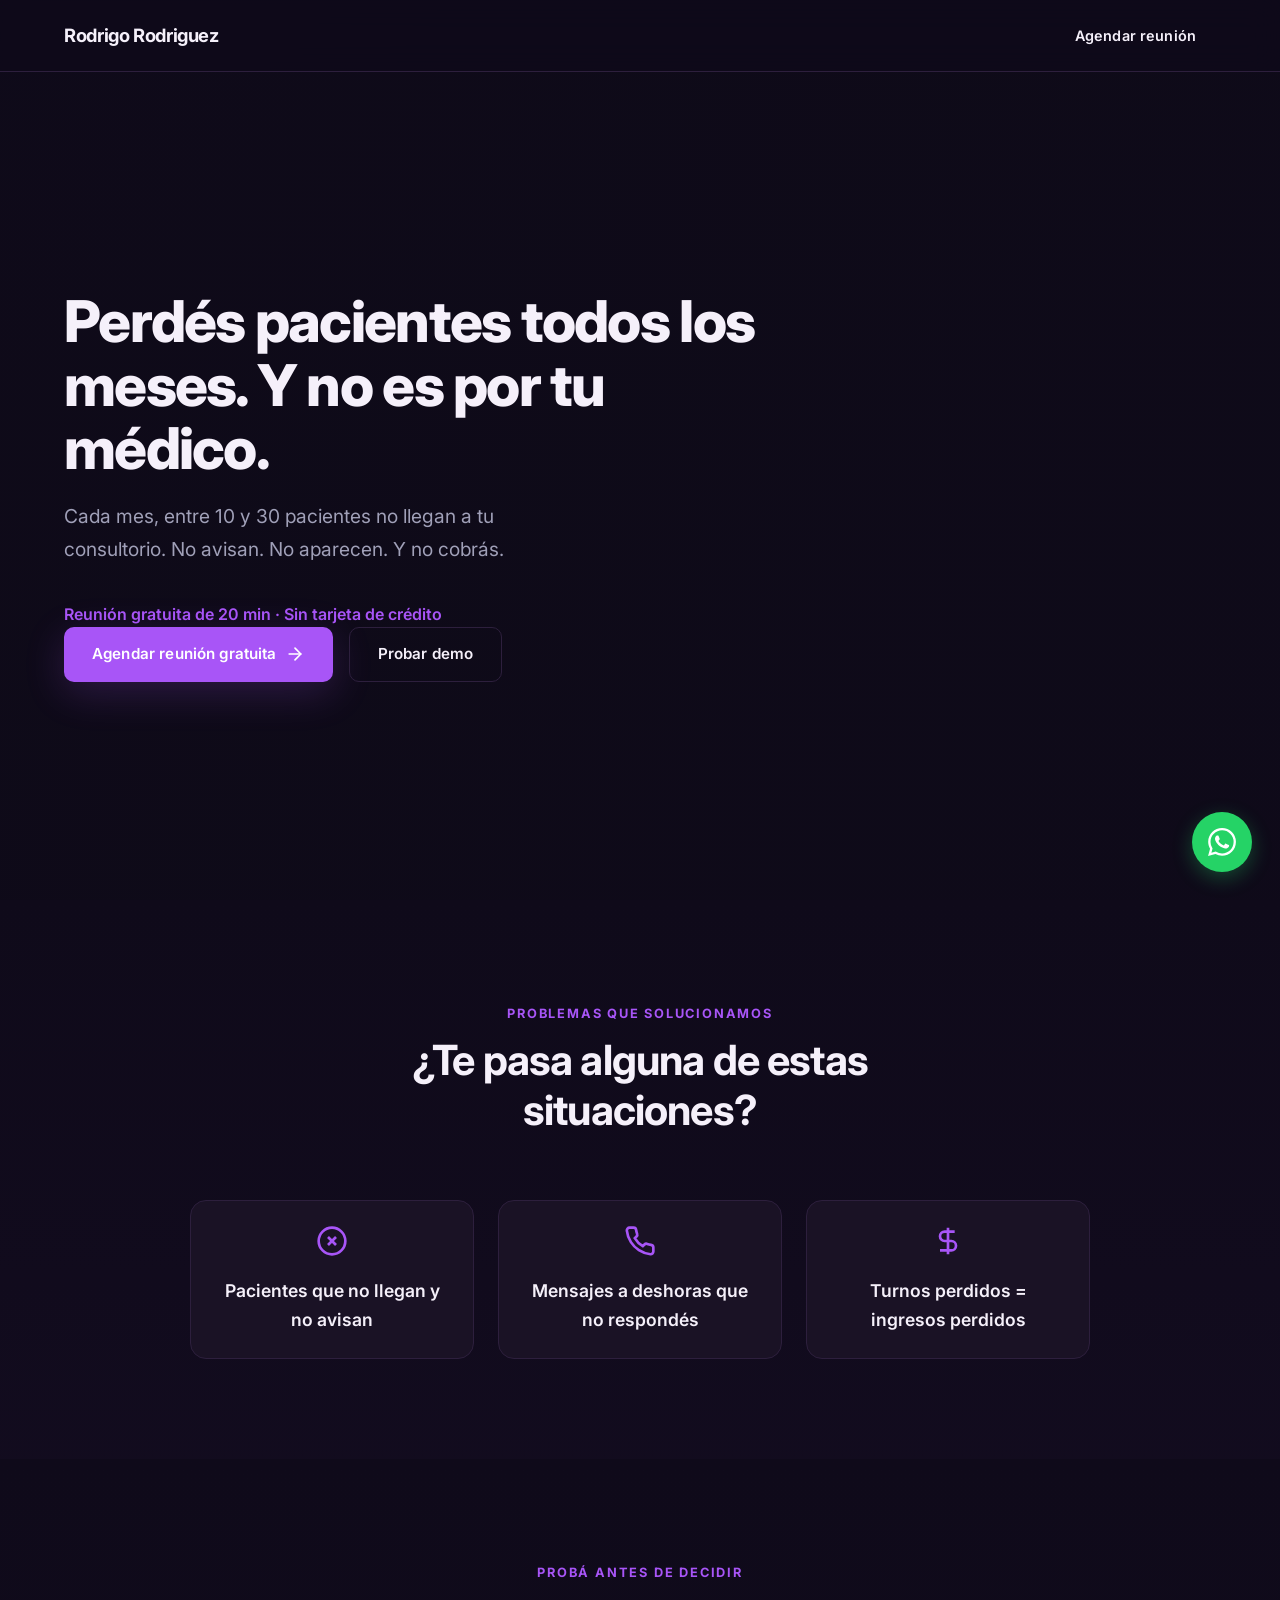
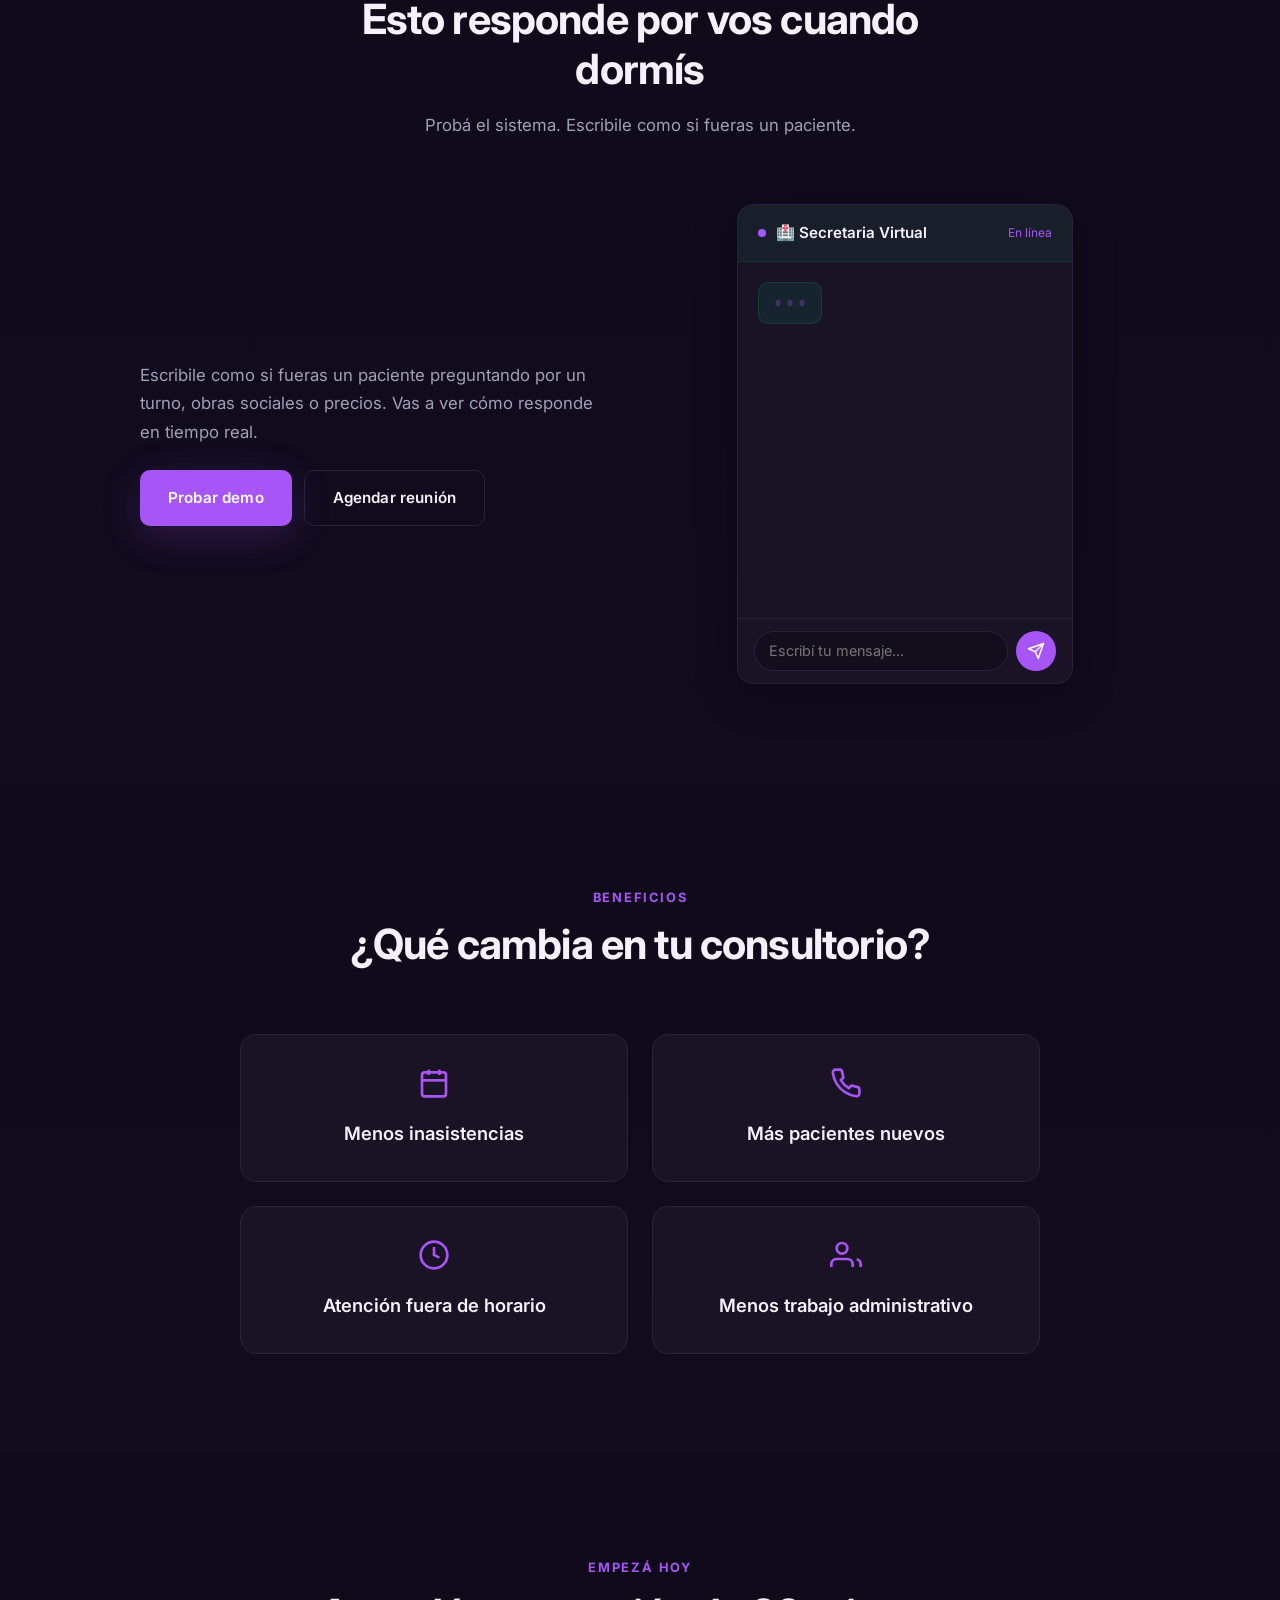
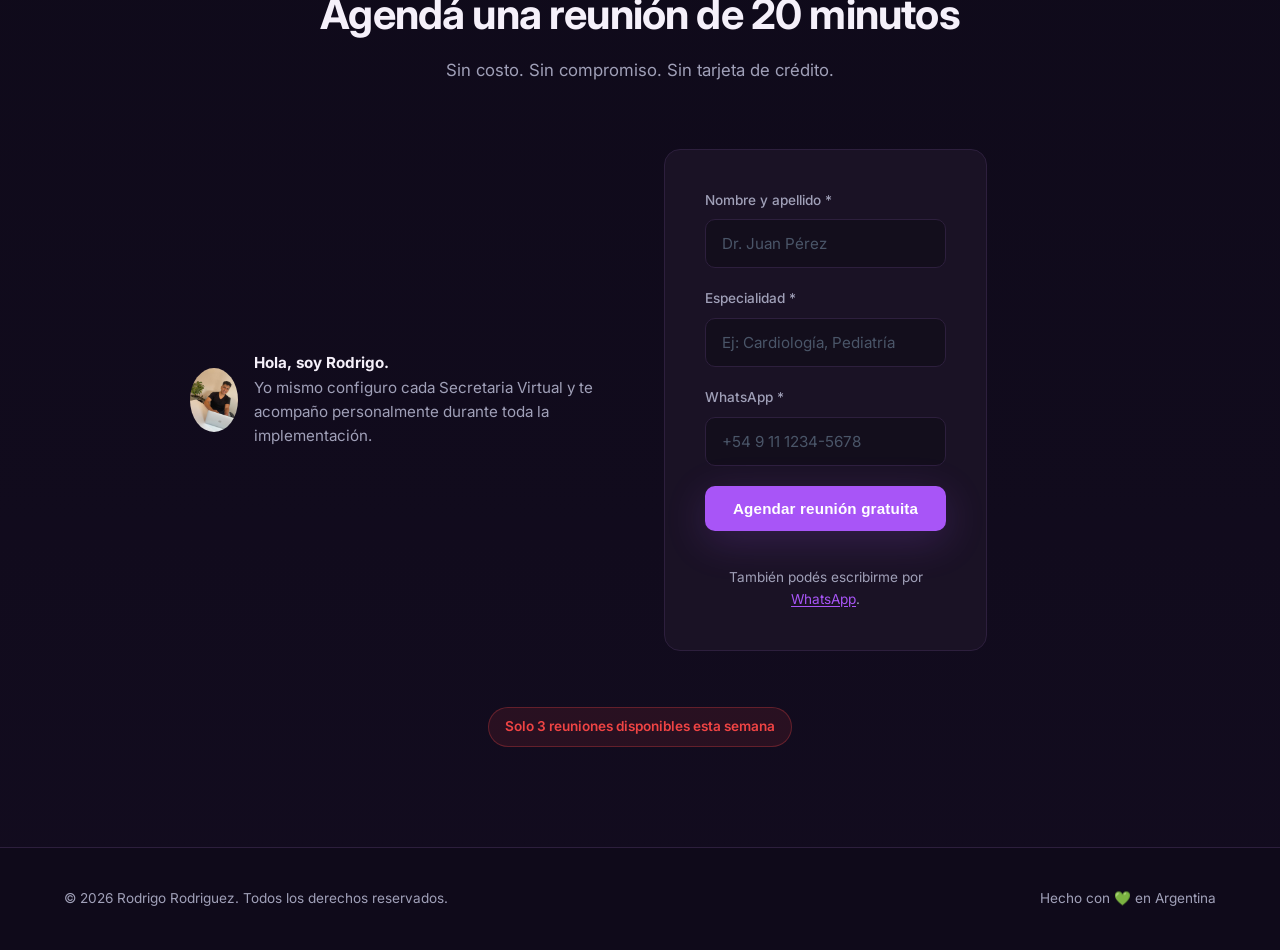
==== commit 752c32d9: "refactor: Landing de alta conversión - reducción 40%, nuevo copy, demo arriba, 2 CTAs" ====
--- a/index.html
+++ b/index.html
@@ -3,8 +3,8 @@
 <head>
   <meta charset="UTF-8" />
   <meta name="viewport" content="width=device-width, initial-scale=1.0" />
-  <title>Secretaria Virtual para Médicos y Consultorios | Reduce inasistencias 24/7</title>
-  <meta name="description" content="Atendé pacientes por WhatsApp automáticamente. Confirmá turnos, respondé FAQs médicas y reducí inasistencias. Agendá una reunión gratuita de 20 minutos para médicos y consultorios." />
+  <title>Secretaria Virtual para Médicos | Recuperá pacientes perdidos</title>
+  <meta name="description" content="Cada mes perdés pacientes por inasistencias y consultas no respondidas. Recuperá turnos sin contratar más personal. Agendá una reunión gratuita." />
   <meta name="author" content="Rodrigo Rodriguez" />
   <meta name="robots" content="index, follow" />
   <meta name="theme-color" content="#0F0A1A" />
@@ -18,44 +18,35 @@
 
   <meta property="og:type" content="website" />
   <meta property="og:url" content="https://rodrigorodriguez.com.ar/" />
-  <meta property="og:title" content="Secretaria Virtual para Médicos y Consultorios | Reduce inasistencias 24/7" />
-  <meta property="og:description" content="Atendé pacientes por WhatsApp automáticamente. Confirmá turnos, respondé FAQs y reducí inasistencias. Agendá una reunión gratuita de 20 minutos." />
+  <meta property="og:title" content="Secretaria Virtual para Médicos | Recuperá pacientes perdidos" />
+  <meta property="og:description" content="Cada mes perdés pacientes por inasistencias y consultas no respondidas. Recuperá turnos sin contratar más personal. Agendá una reunión gratuita." />
   <meta property="og:image" content="https://rodrigorodriguez.com.ar/assets/og-home.jpg" />
   <meta property="og:locale" content="es_AR" />
 
   <meta name="twitter:card" content="summary_large_image" />
   <meta name="twitter:url" content="https://rodrigorodriguez.com.ar/" />
-  <meta name="twitter:title" content="Secretaria Virtual para Médicos y Consultorios | Reduce inasistencias 24/7" />
-  <meta name="twitter:description" content="Atendé pacientes por WhatsApp automáticamente. Confirmá turnos, respondé FAQs y reducí inasistencias. Agendá una reunión gratuita de 20 minutos." />
+  <meta name="twitter:title" content="Secretaria Virtual para Médicos | Recuperá pacientes perdidos" />
+  <meta name="twitter:description" content="Cada mes perdés pacientes por inasistencias y consultas no respondidas. Recuperá turnos sin contratar más personal. Agendá una reunión gratuita." />
   <meta name="twitter:image" content="https://rodrigorodriguez.com.ar/assets/og-home.jpg" />
 
-  <!-- SEO Extra -->
-  <meta name="keywords" content="secretaria virtual médicos, bot whatsapp consultorios, reducir inasistencias turnos, automatización atención médica, chatbot médico argentina" />
+  <meta name="keywords" content="secretaria virtual médicos, reducir inasistencias turnos, automatización consultorio médico, chatbot médico argentina" />
   <meta name="geo.region" content="AR" />
   <meta name="geo.placename" content="Argentina" />
   <meta name="language" content="Spanish" />
-  <meta name="revisit-after" content="7 days" />
-
-  <!-- Structured Data: LocalBusiness + Service -->
+
   <script type="application/ld+json">
   {
     "@context": "https://schema.org",
     "@type": "LocalBusiness",
     "name": "Rodrigo Rodriguez - Secretaria Virtual para Médicos",
-    "description": "Atendé pacientes por WhatsApp automáticamente. Confirmá turnos, respondé FAQs y reducí inasistencias. Agendá una reunión gratuita de 20 minutos.",
+    "description": "Cada mes perdés pacientes por inasistencias y consultas no respondidas. Recuperá turnos sin contratar más personal. Agendá una reunión gratuita.",
     "url": "https://rodrigorodriguez.com.ar",
     "telephone": "+54-9-2477-614405",
     "email": "rodrigo.desarrollador@gmail.com",
     "priceRange": "$$",
-    "address": {
-      "@type": "PostalAddress",
-      "addressCountry": "AR"
-    },
-    "areaServed": {
-      "@type": "Country",
-      "name": "Argentina"
-    },
-    "serviceType": ["Automatización WhatsApp para consultorios médicos", "Chatbot médico", "Confirmación automática de turnos"],
+    "address": { "@type": "PostalAddress", "addressCountry": "AR" },
+    "areaServed": { "@type": "Country", "name": "Argentina" },
+    "serviceType": ["Automatización WhatsApp para consultorios médicos", "Reducción de inasistencias", "Confirmación automática de turnos"],
     "offers": {
       "@type": "Offer",
       "name": "Reunión gratuita Secretaria Virtual Médica",
@@ -63,18 +54,12 @@
       "price": "0",
       "priceCurrency": "ARS",
       "availability": "https://schema.org/InStock"
-    },
-    "aggregateRating": {
-      "@type": "AggregateRating",
-      "ratingValue": "5",
-      "reviewCount": "1"
     }
   }
   </script>
 
   <link rel="icon" href="data:image/svg+xml,<svg xmlns=%22http://www.w3.org/2000/svg%22 viewBox=%220 0 100 100%22><text y=%22.9em%22 font-size=%2290%22>🏥</text></svg>" />
 
-  <!-- Performance: Preconnect critical domains -->
   <link rel="dns-prefetch" href="https://fonts.googleapis.com" />
   <link rel="dns-prefetch" href="https://fonts.gstatic.com" />
   <link rel="dns-prefetch" href="https://www.googletagmanager.com" />
@@ -82,14 +67,11 @@
   <link rel="preconnect" href="https://fonts.googleapis.com" />
   <link rel="preconnect" href="https://fonts.gstatic.com" crossorigin />
 
-  <!-- Preload critical CSS -->
   <link rel="preload" href="css/base.css" as="style" />
   <link rel="preload" href="css/main.css" as="style" />
 
-  <!-- Font with display=swap to avoid FOIT -->
   <link href="https://fonts.googleapis.com/css2?family=Inter:wght@300;400;500;600;700;800&display=swap" rel="stylesheet" />
 
-  <!-- Google tag (gtag.js) -->
   <script async src="https://www.googletagmanager.com/gtag/js?id=G-78JG3Y66YB"></script>
   <script>
     window.dataLayer = window.dataLayer || [];
@@ -98,7 +80,6 @@
     gtag('config', 'G-78JG3Y66YB');
   </script>
 
-  <!-- Meta Pixel Code -->
   <script>
     !function(f,b,e,v,n,t,s)
     {if(f.fbq)return;n=f.fbq=function(){n.callMethod?
@@ -114,7 +95,6 @@
   <noscript><img height="1" width="1" style="display:none"
     src="https://www.facebook.com/tr?id=2171795843596902&ev=PageView&noscript=1"
   /></noscript>
-  <!-- End Meta Pixel Code -->
 
   <link rel="stylesheet" href="css/base.css" />
   <link rel="stylesheet" href="css/main.css" />
@@ -122,10 +102,35 @@
   <link rel="stylesheet" href="css/bot-landing.css" />
   <link rel="stylesheet" href="css/responsive.css" />
 
-  <!-- Estilos adicionales para secciones médicas -->
   <style>
     .section--problems { background: linear-gradient(180deg, var(--bg-body) 0%, rgba(168,85,247,0.02) 100%); }
-    /* Hero con video: ajustes para texto centrado sin columna derecha */
+    .hero--video {
+      position: relative;
+      overflow: hidden;
+      min-height: 100vh;
+      display: flex;
+      align-items: center;
+    }
+    .hero__video-bg {
+      position: absolute;
+      top: 0;
+      left: 0;
+      width: 100%;
+      height: 100%;
+      object-fit: cover;
+      z-index: 0;
+      opacity: 0.55;
+    }
+    .hero__overlay {
+      position: absolute;
+      inset: 0;
+      background: linear-gradient(135deg, rgba(15,10,26,0.92) 0%, rgba(15,10,26,0.75) 40%, rgba(15,10,26,0.88) 100%);
+      z-index: 1;
+    }
+    .hero__content-wrapper {
+      position: relative;
+      z-index: 2;
+    }
     .hero--video .hero__container {
       grid-template-columns: 1fr !important;
       text-align: center;
@@ -143,39 +148,16 @@
       justify-content: center;
     }
     @media (min-width: 1024px) {
-      .hero--video .hero__container {
-        text-align: left;
-      }
-      .hero--video .hero__content {
-        margin: 0;
-      }
-      .hero--video .hero__subtitle {
-        margin-left: 0;
-        margin-right: 0;
-      }
-      .hero--video .hero__cta {
-        justify-content: flex-start;
-      }
-    }
-    .stats-row {
-      display: grid;
-      grid-template-columns: repeat(3, 1fr);
-      gap: 24px;
-      max-width: 800px;
-      margin: 48px auto 0;
-      text-align: center;
-    }
-    .stat-item__number {
-      font-size: 2.2rem;
-      font-weight: 800;
+      .hero--video .hero__container { text-align: left; }
+      .hero--video .hero__content { margin: 0; }
+      .hero--video .hero__subtitle { margin-left: 0; margin-right: 0; }
+      .hero--video .hero__cta { justify-content: flex-start; }
+    }
+    .hero__price {
+      margin-top: 16px;
+      font-size: 1rem;
       color: var(--accent);
-      line-height: 1;
-      margin-bottom: 8px;
-    }
-    .stat-item__label {
-      font-size: 0.85rem;
-      color: var(--text-secondary);
-      font-weight: 500;
+      font-weight: 600;
     }
     .urgency-badge {
       display: inline-block;
@@ -188,9 +170,6 @@
       border-radius: 100px;
       margin-top: 16px;
     }
-    @media (max-width: 767px) {
-      .stats-row { grid-template-columns: 1fr; gap: 16px; }
-    }
     .demo-prompts {
       margin-top: 12px;
       padding-left: 20px;
@@ -201,61 +180,120 @@
       list-style: disc;
       margin-bottom: 4px;
     }
-    /* Hero video background */
-    .hero--video {
-      position: relative;
-      overflow: hidden;
-    }
-    .hero__video-bg {
-      position: absolute;
+    .problem-list {
+      display: grid;
+      grid-template-columns: repeat(3, 1fr);
+      gap: 24px;
+      max-width: 900px;
+      margin: 0 auto;
+      text-align: center;
+    }
+    .problem-item {
+      font-size: 1.1rem;
+      font-weight: 600;
+      color: var(--text-primary);
+      padding: 24px;
+      background: var(--bg-card);
+      border: 1px solid var(--border);
+      border-radius: var(--radius);
+    }
+    .problem-item svg {
+      color: var(--accent);
+      margin-bottom: 12px;
+    }
+    @media (max-width: 767px) {
+      .problem-list { grid-template-columns: 1fr; gap: 16px; }
+    }
+    .benefits-grid {
+      display: grid;
+      grid-template-columns: repeat(2, 1fr);
+      gap: 24px;
+      max-width: 800px;
+      margin: 0 auto;
+    }
+    .benefit-card {
+      background: var(--bg-card);
+      border: 1px solid var(--border);
+      border-radius: var(--radius);
+      padding: 32px;
+      text-align: center;
+      font-size: 1.15rem;
+      font-weight: 600;
+      color: var(--text-primary);
+      transition: var(--transition);
+    }
+    .benefit-card:hover {
+      border-color: var(--accent);
+      transform: translateY(-4px);
+    }
+    .benefit-card svg {
+      color: var(--accent);
+      margin-bottom: 12px;
+    }
+    @media (max-width: 767px) {
+      .benefits-grid { grid-template-columns: 1fr; }
+    }
+    .cta-form-wrapper {
+      display: grid;
+      grid-template-columns: 1fr 1fr;
+      gap: 48px;
+      max-width: 900px;
+      margin: 0 auto;
+      align-items: center;
+    }
+    .cta-rodrigo {
+      display: flex;
+      align-items: center;
+      gap: 16px;
+    }
+    .cta-rodrigo img {
+      width: 64px;
+      height: 64px;
+      border-radius: 50%;
+      object-fit: cover;
+    }
+    .cta-rodrigo-text p {
+      font-size: 0.95rem;
+      color: var(--text-secondary);
+      line-height: 1.6;
+      margin: 0;
+    }
+    .cta-rodrigo-text strong {
+      color: var(--text-primary);
+    }
+    @media (max-width: 767px) {
+      .cta-form-wrapper { grid-template-columns: 1fr; }
+      .cta-rodrigo { justify-content: center; text-align: center; }
+    }
+    noscript .hero__video-bg { display: none; }
+    noscript .hero__overlay { background: rgba(15,10,26,0.95); }
+    @media (prefers-reduced-motion: reduce) {
+      .hero__video-bg { display: none; }
+      .hero__overlay { background: rgba(15,10,26,0.95); }
+    }
+    .header-minimal {
+      position: fixed;
       top: 0;
       left: 0;
       width: 100%;
-      height: 100%;
-      object-fit: cover;
-      z-index: 0;
-      opacity: 0.55;
-    }
-    .hero__overlay {
-      position: absolute;
-      inset: 0;
-      background: linear-gradient(135deg, rgba(15,10,26,0.92) 0%, rgba(15,10,26,0.75) 40%, rgba(15,10,26,0.88) 100%);
-      z-index: 1;
-    }
-    .hero__content-wrapper {
-      position: relative;
-      z-index: 2;
-    }
-    .hero__scroll {
-      position: relative;
-      z-index: 2;
-    }
-    /* Noscript fallback */
-    noscript .hero__video-bg { display: none; }
-    noscript .hero__overlay { background: rgba(15,10,26,0.95); }
-    /* Reduced motion */
-    @media (prefers-reduced-motion: reduce) {
-      .hero__video-bg { display: none; }
-      .hero__overlay { background: rgba(15,10,26,0.95); }
-    }
-    .hero__price {
-      margin-top: 16px;
-      font-size: 1rem;
-      color: var(--accent);
-      font-weight: 600;
-    }
-    /* Trust badge */
-    .trust-badge {
-      display: inline-flex;
+      height: var(--header-h);
+      z-index: 1000;
+      background: rgba(15, 10, 26, 0.85);
+      backdrop-filter: blur(16px);
+      border-bottom: 1px solid var(--border);
+      display: flex;
       align-items: center;
-      gap: 6px;
-      font-size: 0.85rem;
-      color: var(--text-secondary);
-      margin-top: 12px;
-    }
-    .trust-badge svg {
-      color: var(--accent);
-      flex-shrink: 0;
+    }
+    .header-minimal .container {
+      display: flex;
+      justify-content: space-between;
+      align-items: center;
+      width: 100%;
+    }
+    .header-minimal .logo__text {
+      font-weight: 700;
+      font-size: 1.15rem;
+      color: var(--text-primary);
     }
   </style>
 
@@ -269,114 +307,81 @@
 <body>
   <a href="#main-content" class="skip-link">Saltar al contenido</a>
 
-  <header class="header" id="header">
-    <nav class="navbar container" aria-label="Navegación principal">
+  <header class="header-minimal" id="header">
+    <div class="container">
       <a href="#hero" class="logo" aria-label="Ir al inicio">
         <span class="logo__text">Rodrigo Rodriguez</span>
       </a>
-
-      <button class="nav__toggle" id="navToggle" aria-label="Abrir menú" aria-expanded="false" aria-controls="navMenu">
-        <span class="hamburger"></span>
-      </button>
-
-      <ul class="nav__menu" id="navMenu">
-        <li><a href="#hero" class="nav__link">Inicio</a></li>
-        <li><a href="#problemas" class="nav__link">Problemas</a></li>
-        <li><a href="#beneficios" class="nav__link">Beneficios</a></li>
-        <li><a href="#como-funciona" class="nav__link">¿Cómo funciona?</a></li>
-        <li><a href="#contacto" class="nav__link">Contacto</a></li>
-      </ul>
-      <div class="nav-overlay" id="navOverlay" hidden></div>
-
-      <a href="#contacto" class="btn btn--small btn--nav" data-track="lead">Agendar una reunión</a>
-    </nav>
+      <a href="#contacto" class="btn btn--small btn--nav" data-track="lead">Agendar reunión</a>
+    </div>
   </header>
 
   <main id="main-content">
-    <!-- Hero con video de fondo -->
+    <!-- Hero -->
     <section class="hero--landing hero--video" id="hero" aria-label="Presentación principal">
-      <!-- Video de fondo -->
-      <video class="hero__video-bg" autoplay muted loop playsinline
-             poster="assets/hero-poster.jpg">
+      <video class="hero__video-bg" autoplay muted loop playsinline poster="assets/hero-poster.jpg">
         <source src="assets/emocional.mp4" type="video/mp4">
       </video>
-
-      <!-- Overlay oscuro + gradiente para legibilidad del texto -->
       <div class="hero__overlay"></div>
-
       <div class="container hero__container hero__content-wrapper">
         <div class="hero__content">
-          <h1 class="hero__title">Tu consultorio atiende pacientes 24/7, incluso mientras dormís</h1>
-          <p class="hero__subtitle">Tu Secretaria Virtual confirma turnos, responde sobre obras sociales y atiende WhatsApp automáticamente. Vos te enfocás en tus pacientes.</p>
-          <p class="hero__price">Reunión gratuita de 20 min · Sin tarjeta de crédito · Configuración incluida</p>
+          <h1 class="hero__title">Perdés pacientes todos los meses. Y no es por tu médico.</h1>
+          <p class="hero__subtitle">Cada mes, entre 10 y 30 pacientes no llegan a tu consultorio. No avisan. No aparecen. Y no cobrás.</p>
+          <p class="hero__price">Reunión gratuita de 20 min · Sin tarjeta de crédito</p>
           <div class="hero__cta">
             <a href="#contacto" class="btn btn--primary" data-track="lead" onclick="trackDemoClick('hero_button')">
-              <span>Quiero agendar una reunión</span>
-              <svg width="20" height="20" viewBox="0 0 24 24" fill="none" stroke="currentColor" stroke-width="2" stroke-linecap="round" stroke-linejoin="round" aria-hidden="true"><path d="M5 12h14"/><path d="m12 5 7 7-7 7"/></svg>
+              <span>Agendar reunión gratuita</span>
+              <svg width="20" height="20" viewBox="0 0 24 24" fill="none" stroke="currentColor" stroke-width="2" stroke-linecap="round" stroke-linejoin="round"><path d="M5 12h14"/><path d="m12 5 7 7-7 7"/></svg>
             </a>
-            <a href="#problemas" class="btn btn--secondary">Ver si me pasa esto</a>
-            <a href="https://wa.me/5492477614405?text=Hola%20Rodrigo,%20quiero%20agendar%20una%20reuni%C3%B3n%20para%20conocer%20la%20Secretaria%20Virtual" class="btn btn--secondary" target="_blank" rel="noopener noreferrer" onclick="trackMeetClick('hero')">
-              <span>Agendá una videollamada sin compromiso</span>
-              <svg width="18" height="18" viewBox="0 0 24 24" fill="none" stroke="currentColor" stroke-width="2" stroke-linecap="round" stroke-linejoin="round" aria-hidden="true"><path d="M23 7l-7 5 7 5V7z"/><rect x="1" y="5" width="15" height="14" rx="2" ry="2"/></svg>
-            </a>
-          </div>
-          <!-- Trust microcopy -->
-          <div class="trust-badge">
-            <svg width="16" height="16" viewBox="0 0 24 24" fill="none" stroke="currentColor" stroke-width="2.5" stroke-linecap="round" stroke-linejoin="round"><polyline points="20 6 9 17 4 12"/></svg>
-            Sin contratos · Configuración incluida · Soporte humano
-          </div>
-          <div style="margin-top: 12px;">
-            <a href="#demo" class="btn btn--secondary" style="font-size: 0.85rem; padding: 8px 16px;">Ver demo interactiva</a>
-          </div>
-        </div>
-      </div>
-      <div class="hero__scroll">
-        <a href="#problemas" class="scroll-indicator" aria-label="Desplazar hacia abajo">
-          <span class="scroll-indicator__mouse"><span class="scroll-indicator__wheel"></span></span>
-        </a>
+            <a href="#demo" class="btn btn--secondary">Probar demo</a>
+          </div>
+        </div>
       </div>
     </section>
 
-    <!-- Problemas que solucionamos -->
+    <!-- Problemas -->
     <section class="section section--problems" id="problemas" aria-labelledby="problems-title">
       <div class="container">
         <header class="section__header">
           <span class="section__label">Problemas que solucionamos</span>
-          <h2 id="problems-title" class="section__title">¿Te pasa alguna de estas situaciones en tu consultorio?</h2>
-          <p class="section__subtitle">Si respondés "sí" a alguna, tu consultorio necesita una Secretaria Virtual.</p>
+          <h2 id="problems-title" class="section__title">¿Te pasa alguna de estas situaciones?</h2>
         </header>
-        <div class="features">
-          <article class="feature-card" data-animate="fade-up">
-            <div class="feature-card__icon" aria-hidden="true">
-              <svg width="32" height="32" viewBox="0 0 24 24" fill="none" stroke="currentColor" stroke-width="2" stroke-linecap="round" stroke-linejoin="round"><path d="M22 16.92v3a2 2 0 0 1-2.18 2 19.79 19.79 0 0 1-8.63-3.07 19.5 19.5 0 0 1-6-6 19.79 19.79 0 0 1-3.07-8.67A2 2 0 0 1 4.11 2h3a2 2 0 0 1 2 1.72 12.84 12.84 0 0 0 .7 2.81 2 2 0 0 1-.45 2.11L8.09 9.91a16 16 0 0 0 6 6l1.27-1.27a2 2 0 0 1 2.11-.45 12.84 12.84 0 0 0 2.81.7A2 2 0 0 1 22 16.92z"/></svg>
+        <div class="problem-list">
+          <div class="problem-item">
+            <svg width="32" height="32" viewBox="0 0 24 24" fill="none" stroke="currentColor" stroke-width="2"><circle cx="12" cy="12" r="10"/><line x1="15" y1="9" x2="9" y2="15"/><line x1="9" y1="9" x2="15" y2="15"/></svg>
+            <div>Pacientes que no llegan y no avisan</div>
+          </div>
+          <div class="problem-item">
+            <svg width="32" height="32" viewBox="0 0 24 24" fill="none" stroke="currentColor" stroke-width="2"><path d="M22 16.92v3a2 2 0 0 1-2.18 2 19.79 19.79 0 0 1-8.63-3.07 19.5 19.5 0 0 1-6-6 19.79 19.79 0 0 1-3.07-8.67A2 2 0 0 1 4.11 2h3a2 2 0 0 1 2 1.72 12.84 12.84 0 0 0 .7 2.81 2 2 0 0 1-.45 2.11L8.09 9.91a16 16 0 0 0 6 6l1.27-1.27a2 2 0 0 1 2.11-.45 12.84 12.84 0 0 0 2.81.7A2 2 0 0 1 22 16.92z"/></svg>
+            <div>Mensajes a deshoras que no respondés</div>
+          </div>
+          <div class="problem-item">
+            <svg width="32" height="32" viewBox="0 0 24 24" fill="none" stroke="currentColor" stroke-width="2"><path d="M12 2v20M17 5H9.5a3.5 3.5 0 0 0 0 7h5a3.5 3.5 0 0 1 0 7H6"/></svg>
+            <div>Turnos perdidos = ingresos perdidos</div>
+          </div>
+        </div>
+      </div>
+    </section>
+
+    <!-- Demo -->
+    <section class="section section--demo" id="demo" aria-labelledby="demo-title">
+      <div class="container">
+        <header class="section__header">
+          <span class="section__label">Probá antes de decidir</span>
+          <h2 id="demo-title" class="section__title">Esto responde por vos cuando dormís</h2>
+          <p class="section__subtitle">Probá el sistema. Escribile como si fueras un paciente.</p>
+        </header>
+        <div class="demo__container">
+          <div class="demo__text">
+            <p>Escribile como si fueras un paciente preguntando por un turno, obras sociales o precios. Vas a ver cómo responde en tiempo real.</p>
+            <div style="margin-top: 24px; display: flex; gap: 12px; flex-wrap: wrap;">
+              <a href="https://rodrigo.asistentebot.com.ar/chat" class="btn btn--primary" target="_blank" rel="noopener noreferrer" onclick="trackDemoClick('demo_widget_primary')">Probar demo</a>
+              <a href="#contacto" class="btn btn--secondary" data-track="lead" onclick="trackDemoClick('demo_widget_secondary')">Agendar reunión</a>
             </div>
-            <h3 class="feature-card__title">"Me despierto con 20 mensajes de pacientes"</h3>
-            <p class="feature-card__text">WhatsApp inundado a la mañana. Preguntas repetidas sobre obras sociales, horarios y dirección. Perdés tiempo valioso antes de empezar el día.</p>
-          </article>
-          <article class="feature-card" data-animate="fade-up">
-            <div class="feature-card__icon" aria-hidden="true">
-              <svg width="32" height="32" viewBox="0 0 24 24" fill="none" stroke="currentColor" stroke-width="2" stroke-linecap="round" stroke-linejoin="round"><circle cx="12" cy="12" r="10"/><line x1="15" y1="9" x2="9" y2="15"/><line x1="9" y1="9" x2="15" y2="15"/></svg>
-            </div>
-            <h3 class="feature-card__title">"Tengo 15% de inasistencias todos los meses"</h3>
-            <p class="feature-card__text">Pacientes que no avisan que no van. Turnos perdidos = ingreso perdido. Una inasistencia menos por semana = $200 USD más al mes.</p>
-          </article>
-          <article class="feature-card" data-animate="fade-up">
-            <div class="feature-card__icon" aria-hidden="true">
-              <svg width="32" height="32" viewBox="0 0 24 24" fill="none" stroke="currentColor" stroke-width="2" stroke-linecap="round" stroke-linejoin="round"><path d="M17 21v-2a4 4 0 0 0-4-4H5a4 4 0 0 0-4 4v2"/><circle cx="9" cy="7" r="4"/><path d="M23 21v-2a4 4 0 0 0-3-3.87"/><path d="M16 3.13a4 4 0 0 1 0 7.75"/></svg>
-            </div>
-            <h3 class="feature-card__title">"Mi secretaria no da abasto"</h3>
-            <p class="feature-card__text">Atiende llamadas, confirma turnos, responde WhatsApp y atiende a quien llega. Está saturada. Y si falta un día, el caos es total.</p>
-          </article>
-          <article class="feature-card" data-animate="fade-up">
-            <div class="feature-card__icon" aria-hidden="true">
-              <svg width="32" height="32" viewBox="0 0 24 24" fill="none" stroke="currentColor" stroke-width="2" stroke-linecap="round" stroke-linejoin="round"><path d="M1 12s4-8 11-8 11 8 11 8-4 8-11 8-11-8-11-8z"/><circle cx="12" cy="12" r="3"/></svg>
-            </div>
-            <h3 class="feature-card__title">"Me escriben a la noche y no respondo hasta el otro día"</h3>
-            <p class="feature-card__text">El 40% de las consultas llegan fuera de horario. A la mañana, el paciente ya consiguió otro médico. Esa venta se perdió mientras dormías.</p>
-          </article>
-        </div>
-        <div class="section__cta" data-animate="fade-up">
-          <a href="#contacto" class="btn btn--primary" data-track="lead" onclick="trackDemoClick('problems_section')">Quiero solucionar esto → Agendar una reunión</a>
+          </div>
+          <div class="demo__widget-wrapper" data-animate="fade-up">
+            <div data-bot-widget></div>
+          </div>
         </div>
       </div>
     </section>
@@ -385,278 +390,69 @@
     <section class="section section--benefits" id="beneficios" aria-labelledby="benefits-title">
       <div class="container">
         <header class="section__header">
-          <span class="section__label">Beneficios para tu consultorio</span>
-          <h2 id="benefits-title" class="section__title">Menos inasistencias. Más pacientes. Menos estrés.</h2>
+          <span class="section__label">Beneficios</span>
+          <h2 id="benefits-title" class="section__title">¿Qué cambia en tu consultorio?</h2>
         </header>
-        <div class="features">
-          <article class="feature-card" data-animate="fade-up">
-            <div class="feature-card__icon" aria-hidden="true">
-              <svg width="32" height="32" viewBox="0 0 24 24" fill="none" stroke="currentColor" stroke-width="2" stroke-linecap="round" stroke-linejoin="round"><rect x="3" y="4" width="18" height="18" rx="2" ry="2"/><line x1="16" y1="2" x2="16" y2="6"/><line x1="8" y1="2" x2="8" y2="6"/><line x1="3" y1="10" x2="21" y2="10"/></svg>
-            </div>
-            <h3 class="feature-card__title">Confirmación automática de turnos</h3>
-            <p class="feature-card__text">El bot envía recordatorio 24h antes por WhatsApp. El paciente confirma con un "sí". Bajás inasistencias un 60-70% sin levantar un dedo.</p>
-          </article>
-          <article class="feature-card" data-animate="fade-up">
-            <div class="feature-card__icon" aria-hidden="true">
-              <svg width="32" height="32" viewBox="0 0 24 24" fill="none" stroke="currentColor" stroke-width="2" stroke-linecap="round" stroke-linejoin="round"><circle cx="12" cy="12" r="10"/><polyline points="12 6 12 12 16 14"/></svg>
-            </div>
-            <h3 class="feature-card__title">Respuestas instantáneas 24/7</h3>
-            <p class="feature-card__text">¿Obras sociales? ¿Horarios? ¿Dirección? ¿Preparación para estudios? El bot responde al instante. Vos atendés pacientes, no mensajes.</p>
-          </article>
-          <article class="feature-card" data-animate="fade-up">
-            <div class="feature-card__icon" aria-hidden="true">
-              <svg width="32" height="32" viewBox="0 0 24 24" fill="none" stroke="currentColor" stroke-width="2" stroke-linecap="round" stroke-linejoin="round"><path d="M22 16.92v3a2 2 0 0 1-2.18 2 19.79 19.79 0 0 1-8.63-3.07 19.5 19.5 0 0 1-6-6 19.79 19.79 0 0 1-3.07-8.67A2 2 0 0 1 4.11 2h3a2 2 0 0 1 2 1.72 12.84 12.84 0 0 0 .7 2.81 2 2 0 0 1-.45 2.11L8.09 9.91a16 16 0 0 0 6 6l1.27-1.27a2 2 0 0 1 2.11-.45 12.84 12.84 0 0 0 2.81.7A2 2 0 0 1 22 16.92z"/></svg>
-            </div>
-            <h3 class="feature-card__title">Capturá pacientes mientras dormís</h3>
-            <p class="feature-card__text">Un paciente escribe a las 11 PM preguntando por un turno. El bot le responde, le ofrece horarios y captura sus datos. A la mañana, tenés un lead caliente.</p>
-          </article>
-          <article class="feature-card" data-animate="fade-up">
-            <div class="feature-card__icon" aria-hidden="true">
-              <svg width="32" height="32" viewBox="0 0 24 24" fill="none" stroke="currentColor" stroke-width="2" stroke-linecap="round" stroke-linejoin="round"><path d="M17 21v-2a4 4 0 0 0-4-4H5a4 4 0 0 0-4 4v2"/><circle cx="9" cy="7" r="4"/><path d="M23 21v-2a4 4 0 0 0-3-3.87"/><path d="M16 3.13a4 4 0 0 1 0 7.75"/></svg>
-            </div>
-            <h3 class="feature-card__title">Tomás el control cuando querés</h3>
-            <p class="feature-card__text">Panel de administración para ver conversaciones. Cuando querés intervenir, apretás un botón y respondés vos. El bot se calla hasta que lo liberás.</p>
-          </article>
-        </div>
-
-        <!-- Stats row -->
-        <div class="stats-row" data-animate="fade-up">
-          <div class="stat-item">
-            <div class="stat-item__number">60-70%</div>
-            <div class="stat-item__label">Reducción de inasistencias</div>
-          </div>
-          <div class="stat-item">
-            <div class="stat-item__number">24/7</div>
-            <div class="stat-item__label">Atención automática</div>
-          </div>
-          <div class="stat-item">
-            <div class="stat-item__number">3-5 días</div>
-            <div class="stat-item__label">Tiempo de implementación</div>
-          </div>
-        </div>
-
-        <div class="section__cta" data-animate="fade-up">
-          <a href="#contacto" class="btn btn--primary" data-track="lead" onclick="trackDemoClick('benefits_section')">Quiero estos resultados → Agendar una reunión</a>
+        <div class="benefits-grid">
+          <div class="benefit-card">
+            <svg width="32" height="32" viewBox="0 0 24 24" fill="none" stroke="currentColor" stroke-width="2"><rect x="3" y="4" width="18" height="18" rx="2"/><line x1="16" y1="2" x2="16" y2="6"/><line x1="8" y1="2" x2="8" y2="6"/><line x1="3" y1="10" x2="21" y2="10"/></svg>
+            <div>Menos inasistencias</div>
+          </div>
+          <div class="benefit-card">
+            <svg width="32" height="32" viewBox="0 0 24 24" fill="none" stroke="currentColor" stroke-width="2"><path d="M22 16.92v3a2 2 0 0 1-2.18 2 19.79 19.79 0 0 1-8.63-3.07 19.5 19.5 0 0 1-6-6 19.79 19.79 0 0 1-3.07-8.67A2 2 0 0 1 4.11 2h3a2 2 0 0 1 2 1.72 12.84 12.84 0 0 0 .7 2.81 2 2 0 0 1-.45 2.11L8.09 9.91a16 16 0 0 0 6 6l1.27-1.27a2 2 0 0 1 2.11-.45 12.84 12.84 0 0 0 2.81.7A2 2 0 0 1 22 16.92z"/></svg>
+            <div>Más pacientes nuevos</div>
+          </div>
+          <div class="benefit-card">
+            <svg width="32" height="32" viewBox="0 0 24 24" fill="none" stroke="currentColor" stroke-width="2"><circle cx="12" cy="12" r="10"/><polyline points="12 6 12 12 16 14"/></svg>
+            <div>Atención fuera de horario</div>
+          </div>
+          <div class="benefit-card">
+            <svg width="32" height="32" viewBox="0 0 24 24" fill="none" stroke="currentColor" stroke-width="2"><path d="M17 21v-2a4 4 0 0 0-4-4H5a4 4 0 0 0-4 4v2"/><circle cx="9" cy="7" r="4"/><path d="M23 21v-2a4 4 0 0 0-3-3.87"/></svg>
+            <div>Menos trabajo administrativo</div>
+          </div>
         </div>
       </div>
     </section>
 
-    <!-- ¿Cómo funciona? -->
-    <section class="section section--steps" id="como-funciona" aria-labelledby="steps-title">
-      <div class="container">
-        <header class="section__header">
-          <span class="section__label">Proceso</span>
-          <h2 id="steps-title" class="section__title">¿Cómo funciona para tu consultorio?</h2>
-          <p class="section__subtitle">Implementación simple, resultados inmediatos. Sin que vos tengas que saber de tecnología.</p>
-        </header>
-        <div class="steps">
-          <article class="step" data-animate="fade-up">
-            <span class="step__number" aria-hidden="true">01</span>
-            <div>
-              <h3 class="step__title">Agendamos una videollamada de 20 min</h3>
-              <p class="step__text">Entiendo tu especialidad, obras sociales, horarios y las preguntas que más te hacen. Es gratis y sin compromiso.</p>
-            </div>
-          </article>
-          <div class="step-connector" aria-hidden="true"></div>
-          <article class="step" data-animate="fade-up">
-            <span class="step__number" aria-hidden="true">02</span>
-            <div>
-              <h3 class="step__title">Armamos tu Secretaria Virtual en 3-5 días</h3>
-              <p class="step__text">Configuro turnos, FAQs, precios y obras sociales. No necesitás saber tecnología. Yo me encargo de todo.</p>
-            </div>
-          </article>
-          <div class="step-connector" aria-hidden="true"></div>
-          <article class="step" data-animate="fade-up">
-            <span class="step__number" aria-hidden="true">03</span>
-            <div>
-              <h3 class="step__title">Recibís tu propuesta personalizada</h3>
-              <p class="step__text">Vemos cómo funciona con tu consultorio real, ajustamos lo necesario y empezamos la implementación. Sin pagar nada.</p>
-            </div>
-          </article>
-          <div class="step-connector" aria-hidden="true"></div>
-          <article class="step" data-animate="fade-up">
-            <span class="step__number" aria-hidden="true">04</span>
-            <div>
-              <h3 class="step__title">Atendés 24/7 sin estrés</h3>
-              <p class="step__text">El bot confirma turnos, responde FAQs y captura datos. Vos solo cerrás los casos complejos desde el panel.</p>
-            </div>
-          </article>
-        </div>
-        <div class="section__cta" data-animate="fade-up">
-          <a href="#contacto" class="btn btn--primary" data-track="lead" onclick="trackDemoClick('steps_section')">Quiero empezar → Agendar una reunión</a>
-        </div>
-      </div>
-    </section>
-
-    <!-- Precios -->
-    <section class="section section--pricing" id="precios" aria-labelledby="pricing-title">
-      <div class="container">
-        <header class="section__header">
-          <span class="section__label">Inversión</span>
-          <h2 id="pricing-title" class="section__title">Una inversión que se paga sola</h2>
-          <p class="section__subtitle">Un solo turno recuperado por semana ya cubre el costo del servicio. Sin contratos. Sin letras chicas.</p>
-        </header>
-        <div class="pricing" data-animate="fade-up" style="max-width: 480px; margin: 0 auto;">
-          <article class="pricing-card pricing-card--featured" style="max-width: 100%;">
-            <div class="pricing-card__badge">Reunión gratuita incluida</div>
-            <div class="pricing-card__header">
-              <div class="pricing-card__name">Secretaria Virtual Médica</div>
-              <div class="pricing-card__desc">Todo incluido para tu consultorio</div>
-              <div class="pricing-card__price" style="font-size: 1.5rem; font-weight: 700;">Setup + Mensualidad</div>
-              <div class="pricing-card__setup" style="background: rgba(168,85,247,0.1); color: var(--accent); margin-top: 12px;">Te armo la propuesta personalizada en la reunión</div>
-            </div>
-            <ul class="pricing-card__features">
-              <li class="pricing-card__feature">
-                <svg width="18" height="18" viewBox="0 0 24 24" fill="none" stroke="currentColor" stroke-width="2.5" stroke-linecap="round" stroke-linejoin="round"><polyline points="20 6 9 17 4 12"/></svg>
-                Bot 24/7 por WhatsApp
-              </li>
-              <li class="pricing-card__feature">
-                <svg width="18" height="18" viewBox="0 0 24 24" fill="none" stroke="currentColor" stroke-width="2.5" stroke-linecap="round" stroke-linejoin="round"><polyline points="20 6 9 17 4 12"/></svg>
-                Confirmación automática de turnos
-              </li>
-              <li class="pricing-card__feature">
-                <svg width="18" height="18" viewBox="0 0 24 24" fill="none" stroke="currentColor" stroke-width="2.5" stroke-linecap="round" stroke-linejoin="round"><polyline points="20 6 9 17 4 12"/></svg>
-                Respuestas sobre obras sociales y FAQs
-              </li>
-              <li class="pricing-card__feature">
-                <svg width="18" height="18" viewBox="0 0 24 24" fill="none" stroke="currentColor" stroke-width="2.5" stroke-linecap="round" stroke-linejoin="round"><polyline points="20 6 9 17 4 12"/></svg>
-                Panel de control + Human handoff
-              </li>
-              <li class="pricing-card__feature">
-                <svg width="18" height="18" viewBox="0 0 24 24" fill="none" stroke="currentColor" stroke-width="2.5" stroke-linecap="round" stroke-linejoin="round"><polyline points="20 6 9 17 4 12"/></svg>
-                Configuración personalizada incluida
-              </li>
-              <li class="pricing-card__feature">
-                <svg width="18" height="18" viewBox="0 0 24 24" fill="none" stroke="currentColor" stroke-width="2.5" stroke-linecap="round" stroke-linejoin="round"><polyline points="20 6 9 17 4 12"/></svg>
-                Soporte por WhatsApp con Rodrigo
-              </li>
-            </ul>
-            <div class="pricing-card__cta">
-              <a href="#contacto" class="btn btn--primary" data-track="lead" onclick="trackDemoClick('pricing_section')">Agendar una reunión gratuita</a>
-            </div>
-          </article>
-        </div>
-        <p class="pricing-note" data-animate="fade-up">
-          <strong style="color: #ef4444;">Solo 3 reuniones disponibles esta semana.</strong> Sin tarjeta de crédito. Sin compromiso.
-        </p>
-      </div>
-    </section>
-
-    <!-- Demo interactiva -->
-    <section class="section section--demo" id="demo" aria-labelledby="demo-title">
-      <div class="container">
-        <header class="section__header">
-          <span class="section__label">Probá antes de pagar</span>
-          <h2 id="demo-title" class="section__title">Viví la experiencia de tus pacientes</h2>
-          <p class="section__subtitle">Este bot está configurado como si fuera un consultorio médico real. Escribile como si fueras un paciente.</p>
-        </header>
-        <div class="demo__container">
-          <div>
-            <div class="demo__text">
-              <p>Probá cómo respondería tu propia Secretaria Virtual. Este demo está configurado con información de un consultorio de medicina general: turnos, obras sociales, preparación para estudios, horarios y valores de consulta.</p>
-              <p><strong>Preguntale cosas como:</strong></p>
-              <ul class="demo-prompts">
-                <li>"¿Atienden por OSDE?"</li>
-                <li>"¿Cuánto cuesta la consulta?"</li>
-                <li>"¿Necesito ayuno para el análisis de sangre?"</li>
-                <li>"¿Están abiertos los sábados?"</li>
-              </ul>
-            </div>
-            <div style="margin-top: 24px; display: flex; gap: 12px; flex-wrap: wrap;">
-              <a href="https://rodrigo.asistentebot.com.ar/chat" class="btn btn--primary" target="_blank" rel="noopener noreferrer" onclick="trackDemoClick('demo_widget_primary')">Probar demo interactiva</a>
-              <a href="#contacto" class="btn btn--secondary" data-track="lead" onclick="trackDemoClick('demo_widget_secondary')">Agendar una reunión</a>
-            </div>
-          </div>
-          <div class="demo__widget-wrapper" data-animate="fade-up">
-            <div data-bot-widget></div>
-          </div>
-        </div>
-      </div>
-    </section>
-
-    <!-- Sobre mí -->
-    <section class="section section--about" id="sobre-mi" aria-labelledby="about-title">
-      <div class="container">
-        <div class="about__micro">
-          <img src="assets/perfil.jpeg" alt="Rodrigo Rodriguez" class="about__micro-img" loading="lazy" width="28" height="28" />
-          <div class="about__micro-text">
-            <span class="about__micro-name">Rodrigo Rodriguez</span>
-            <span class="about__micro-role">Automatizo tareas en consultorios médicos</span>
-          </div>
-        </div>
-      </div>
-    </section>
-
     <!-- CTA Final -->
-    <section class="section section--cta" id="cta" aria-labelledby="cta-title">
-      <div class="container">
-        <header class="section__header">
-          <span class="section__label">No esperes más</span>
-          <h2 id="cta-title" class="section__title">Cada turno perdido es plata que no volvés a ver</h2>
-          <p class="section__subtitle">En una reunión de 20 min vas a ver cuántos pacientes dejás de perder. Sin costo. Sin compromiso. Sin tarjeta de crédito.</p>
-        </header>
-        <div class="section__cta" data-animate="fade-up">
-          <a href="#contacto" class="btn btn--primary" data-track="lead" style="font-size: 1.1rem; padding: 18px 36px;" onclick="trackDemoClick('final_cta')">
-            <span>Quiero agendar una reunión</span>
-            <svg width="20" height="20" viewBox="0 0 24 24" fill="none" stroke="currentColor" stroke-width="2" stroke-linecap="round" stroke-linejoin="round" aria-hidden="true"><path d="M5 12h14"/><path d="m12 5 7 7-7 7"/></svg>
-          </a>
-          <p style="margin-top: 16px; font-size: 0.85rem; color: var(--text-secondary);">
-            📩 Te escribo en menos de 24 horas para coordinar.
-          </p>
-          <div class="urgency-badge">Solo 3 reuniones disponibles esta semana</div>
-        </div>
-      </div>
-    </section>
-
-    <!-- Contacto -->
     <section class="section section--contact" id="contacto" aria-labelledby="contact-title">
       <div class="container">
         <header class="section__header">
           <span class="section__label">Empezá hoy</span>
-          <h2 id="contact-title" class="section__title">Agendá una reunión gratuita</h2>
-          <p class="section__subtitle">Completá el formulario y te contacto en menos de 24 horas para agendar la reunión. Sin costo. Sin compromiso.</p>
+          <h2 id="contact-title" class="section__title">Agendá una reunión de 20 minutos</h2>
+          <p class="section__subtitle">Sin costo. Sin compromiso. Sin tarjeta de crédito.</p>
         </header>
-        <div class="contact__meet" data-animate="fade-up">
-          <p class="contact__meet-hint">¿Preferís conocerme antes?</p>
-            <a href="https://wa.me/5492477614405?text=Hola%20Rodrigo,%20quiero%20agendar%20una%20reuni%C3%B3n%20para%20conocer%20la%20Secretaria%20Virtual" class="btn btn--secondary" target="_blank" rel="noopener noreferrer" onclick="trackMeetClick('contacto')">
-            <span>Agendá una videollamada sin compromiso</span>
-            <svg width="18" height="18" viewBox="0 0 24 24" fill="none" stroke="currentColor" stroke-width="2" stroke-linecap="round" stroke-linejoin="round" aria-hidden="true"><path d="M23 7l-7 5 7 5V7z"/><rect x="1" y="5" width="15" height="14" rx="2" ry="2"/></svg>
-          </a>
-        </div>
-        <div class="contact contact--home">
-          <form class="contact__form" action="https://formspree.io/f/rodrigo.desarrollador@gmail.com" method="POST" data-track-form="lead">
-            <div class="form__group">
-              <label for="name" class="form__label">Nombre y apellido *</label>
-              <input type="text" id="name" name="name" class="form__input" placeholder="Dr. Juan Pérez" autocomplete="name" required />
+        <div class="cta-form-wrapper">
+          <div class="cta-rodrigo">
+            <img src="assets/perfil.jpeg" alt="Rodrigo Rodriguez" loading="lazy" />
+            <div class="cta-rodrigo-text">
+              <p><strong>Hola, soy Rodrigo.</strong></p>
+              <p>Yo mismo configuro cada Secretaria Virtual y te acompaño personalmente durante toda la implementación.</p>
             </div>
-            <div class="form__group">
-              <label for="especialidad" class="form__label">Especialidad *</label>
-              <input type="text" id="especialidad" name="especialidad" class="form__input" placeholder="Ej: Cardiología, Pediatría, Traumatología" required />
-            </div>
-            <div class="form__group">
-              <label for="whatsapp" class="form__label">WhatsApp (para coordinar la reunión) *</label>
-              <input type="tel" id="whatsapp" name="whatsapp" class="form__input" placeholder="+54 9 11 1234-5678" required />
-            </div>
-            <div class="form__group">
-              <label for="turnos" class="form__label">¿Cuántos turnos atendés por semana aproximadamente?</label>
-              <select id="turnos" name="turnos" class="form__input">
-                <option value="">Seleccionar...</option>
-                <option value="1-10">1 a 10 turnos</option>
-                <option value="11-30">11 a 30 turnos</option>
-                <option value="31-50">31 a 50 turnos</option>
-                <option value="50+">Más de 50 turnos</option>
-              </select>
-            </div>
-            <div class="form__group">
-              <label for="mensaje" class="form__label">¿Qué problema querés solucionar? (opcional)</label>
-              <textarea id="mensaje" name="mensaje" class="form__input form__input--textarea" rows="3" placeholder="Ej: Tengo muchas inasistencias, mi secretaria no da abasto, me escriben a deshoras..."></textarea>
-            </div>
-            <button type="submit" class="btn btn--primary btn--block" onclick="trackFormSubmit()">Quiero agendar una reunión</button>
-            <p class="form__note" style="text-align: center; margin-top: 16px;">
-              🔒 Tu información es confidencial. Solo la uso para armar tu propuesta personalizada.<br/>
-              También podés escribirme directo por <a href="https://wa.me/5492477614405?text=Hola%20Rodrigo,%20soy%20medico%20y%20quiero%20agendar%20una%20reuni%C3%B3n%20para%20conocer%20la%20Secretaria%20Virtual" target="_blank" rel="noopener noreferrer" data-track="contact" onclick="trackWhatsAppClick()">WhatsApp</a>.
-            </p>
-          </form>
+          </div>
+          <div class="contact contact--home">
+            <form class="contact__form" action="https://formspree.io/f/rodrigo.desarrollador@gmail.com" method="POST" data-track-form="lead">
+              <div class="form__group">
+                <label for="name" class="form__label">Nombre y apellido *</label>
+                <input type="text" id="name" name="name" class="form__input" placeholder="Dr. Juan Pérez" autocomplete="name" required />
+              </div>
+              <div class="form__group">
+                <label for="especialidad" class="form__label">Especialidad *</label>
+                <input type="text" id="especialidad" name="especialidad" class="form__input" placeholder="Ej: Cardiología, Pediatría" required />
+              </div>
+              <div class="form__group">
+                <label for="whatsapp" class="form__label">WhatsApp *</label>
+                <input type="tel" id="whatsapp" name="whatsapp" class="form__input" placeholder="+54 9 11 1234-5678" required />
+              </div>
+              <button type="submit" class="btn btn--primary btn--block" onclick="trackFormSubmit()">Agendar reunión gratuita</button>
+              <p class="form__note" style="text-align: center; margin-top: 16px;">
+                También podés escribirme por <a href="https://wa.me/5492477614405?text=Hola%20Rodrigo,%20soy%20medico%20y%20quiero%20agendar%20una%20reuni%C3%B3n%20para%20conocer%20la%20Secretaria%20Virtual" target="_blank" rel="noopener noreferrer" data-track="contact" onclick="trackWhatsAppClick()">WhatsApp</a>.
+              </p>
+            </form>
+          </div>
+        </div>
+        <div class="section__cta" data-animate="fade-up" style="margin-top: 40px;">
+          <div class="urgency-badge">Solo 3 reuniones disponibles esta semana</div>
         </div>
       </div>
     </section>
@@ -670,45 +466,25 @@
   </footer>
 
   <a href="https://wa.me/5492477614405?text=Hola%20Rodrigo,%20soy%20medico%20y%20quiero%20agendar%20una%20reuni%C3%B3n%20para%20conocer%20la%20Secretaria%20Virtual" class="whatsapp-float" target="_blank" rel="noopener noreferrer" aria-label="Agendar reunión por WhatsApp" data-track="contact" onclick="trackWhatsAppClick()">
-    <svg width="28" height="28" viewBox="0 0 24 24" fill="currentColor" aria-hidden="true"><path d="M17.472 14.382c-.297-.149-1.758-.867-2.03-.967-.273-.099-.471-.148-.67.15-.197.297-.767.966-.94 1.164-.173.199-.347.223-.644.075-.297-.15-1.255-.463-2.39-1.475-.883-.788-1.48-1.761-1.653-2.059-.173-.297-.018-.458.13-.606.134-.133.298-.347.446-.52.149-.174.198-.298.298-.497.099-.198.05-.371-.025-.52-.075-.149-.669-1.612-.916-2.207-.242-.579-.487-.5-.669-.51-.173-.008-.371-.01-.57-.01-.198 0-.52.074-.792.372-.272.297-1.04 1.016-1.04 2.479 0 1.462 1.065 2.875 1.213 3.074.149.198 2.096 3.2 5.077 4.487.709.306 1.262.489 1.694.625.712.227 1.36.195 1.871.118.571-.085 1.758-.719 2.006-1.413.248-.694.248-1.289.173-1.413-.074-.124-.272-.198-.57-.347m-5.421 7.403h-.004a9.87 9.87 0 01-5.031-1.378l-.361-.214-3.741.982.998-3.648-.235-.374a9.86 9.86 0 01-1.51-5.26c.001-5.45 4.436-9.884 9.888-9.884 2.64 0 5.122 1.03 6.988 2.898a9.825 9.825 0 012.893 6.994c-.003 5.45-4.437 9.884-9.885 9.884m8.413-18.297A11.815 11.815 0 0012.05 0C5.495 0 .16 5.335.157 11.892c0 2.096.547 4.142 1.588 5.945L.057 24l6.305-1.654a11.882 11.882 0 005.683 1.448h.005c6.554 0 11.89-5.335 11.893-11.893a11.821 11.821 0 00-3.48-8.413Z"/></svg>
+    <svg width="28" height="28" viewBox="0 0 24 24" fill="currentColor"><path d="M17.472 14.382c-.297-.149-1.758-.867-2.03-.967-.273-.099-.471-.148-.67.15-.197.297-.767.966-.94 1.164-.173.199-.347.223-.644.075-.297-.15-1.255-.463-2.39-1.475-.883-.788-1.48-1.761-1.653-2.059-.173-.297-.018-.458.13-.606.134-.133.298-.347.446-.52.149-.174.198-.298.298-.497.099-.198.05-.371-.025-.52-.075-.149-.669-1.612-.916-2.207-.242-.579-.487-.5-.669-.51-.173-.008-.371-.01-.57-.01-.198 0-.52.074-.792.372-.272.297-1.04 1.016-1.04 2.479 0 1.462 1.065 2.875 1.213 3.074.149.198 2.096 3.2 5.077 4.487.709.306 1.262.489 1.694.625.712.227 1.36.195 1.871.118.571-.085 1.758-.719 2.006-1.413.248-.694.248-1.289.173-1.413-.074-.124-.272-.198-.57-.347m-5.421 7.403h-.004a9.87 9.87 0 01-5.031-1.378l-.361-.214-3.741.982.998-3.648-.235-.374a9.86 9.86 0 01-1.51-5.26c.001-5.45 4.436-9.884 9.888-9.884 2.64 0 5.122 1.03 6.988 2.898a9.825 9.825 0 012.893 6.994c-.003 5.45-4.437 9.884-9.885 9.884m8.413-18.297A11.815 11.815 0 0012.05 0C5.495 0 .16 5.335.157 11.892c0 2.096.547 4.142 1.588 5.945L.057 24l6.305-1.654a11.882 11.882 0 005.683 1.448h.005c6.554 0 11.89-5.335 11.893-11.893a11.821 11.821 0 00-3.48-8.413Z"/></svg>
   </a>
 
   <script src="js/main.js"></script>
   <script src="js/home.js"></script>
   <script src="js/bot-widget.js"></script>
 
-  <!-- Tracking functions -->
   <script>
     function trackDemoClick(location) {
       if (typeof fbq !== 'undefined') fbq('track', 'Lead', { location: location });
-      if (typeof gtag !== 'undefined') gtag('event', 'click_demo', {
-        'event_category': 'conversion',
-        'event_label': location
-      });
-    }
-
+      if (typeof gtag !== 'undefined') gtag('event', 'click_demo', { 'event_category': 'conversion', 'event_label': location });
+    }
     function trackFormSubmit() {
       if (typeof fbq !== 'undefined') fbq('track', 'Lead', { source: 'contact_form' });
-      if (typeof gtag !== 'undefined') gtag('event', 'submit_demo_form', {
-        'event_category': 'conversion',
-        'event_label': 'contact_form'
-      });
-    }
-
+      if (typeof gtag !== 'undefined') gtag('event', 'submit_demo_form', { 'event_category': 'conversion', 'event_label': 'contact_form' });
+    }
     function trackWhatsAppClick() {
       if (typeof fbq !== 'undefined') fbq('track', 'Contact', { source: 'whatsapp' });
-      if (typeof gtag !== 'undefined') gtag('event', 'click_whatsapp', {
-        'event_category': 'engagement',
-        'event_label': 'whatsapp_float'
-      });
-    }
-
-    function trackMeetClick(location) {
-      if (typeof fbq !== 'undefined') fbq('track', 'Lead', { source: 'meet', location: location });
-      if (typeof gtag !== 'undefined') gtag('event', 'click_meet', {
-        'event_category': 'conversion',
-        'event_label': location
-      });
+      if (typeof gtag !== 'undefined') gtag('event', 'click_whatsapp', { 'event_category': 'engagement', 'event_label': 'whatsapp_float' });
     }
   </script>
 </body>
--- a/css/main.css
+++ b/css/main.css
@@ -65,8 +65,9 @@
   transition: var(--transition);
   border-bottom: 1px solid transparent;
 }
-.header.scrolled {
-  background: rgba(11, 12, 16, 0.85);
+.header.scrolled,
+.header-minimal.scrolled {
+  background: rgba(15, 10, 26, 0.85);
   backdrop-filter: blur(16px);
   -webkit-backdrop-filter: blur(16px);
   border-bottom-color: var(--border);
--- a/css/main.css
+++ b/css/main.css
@@ -65,8 +65,9 @@
   transition: var(--transition);
   border-bottom: 1px solid transparent;
 }
-.header.scrolled {
-  background: rgba(11, 12, 16, 0.85);
+.header.scrolled,
+.header-minimal.scrolled {
+  background: rgba(15, 10, 26, 0.85);
   backdrop-filter: blur(16px);
   -webkit-backdrop-filter: blur(16px);
   border-bottom-color: var(--border);
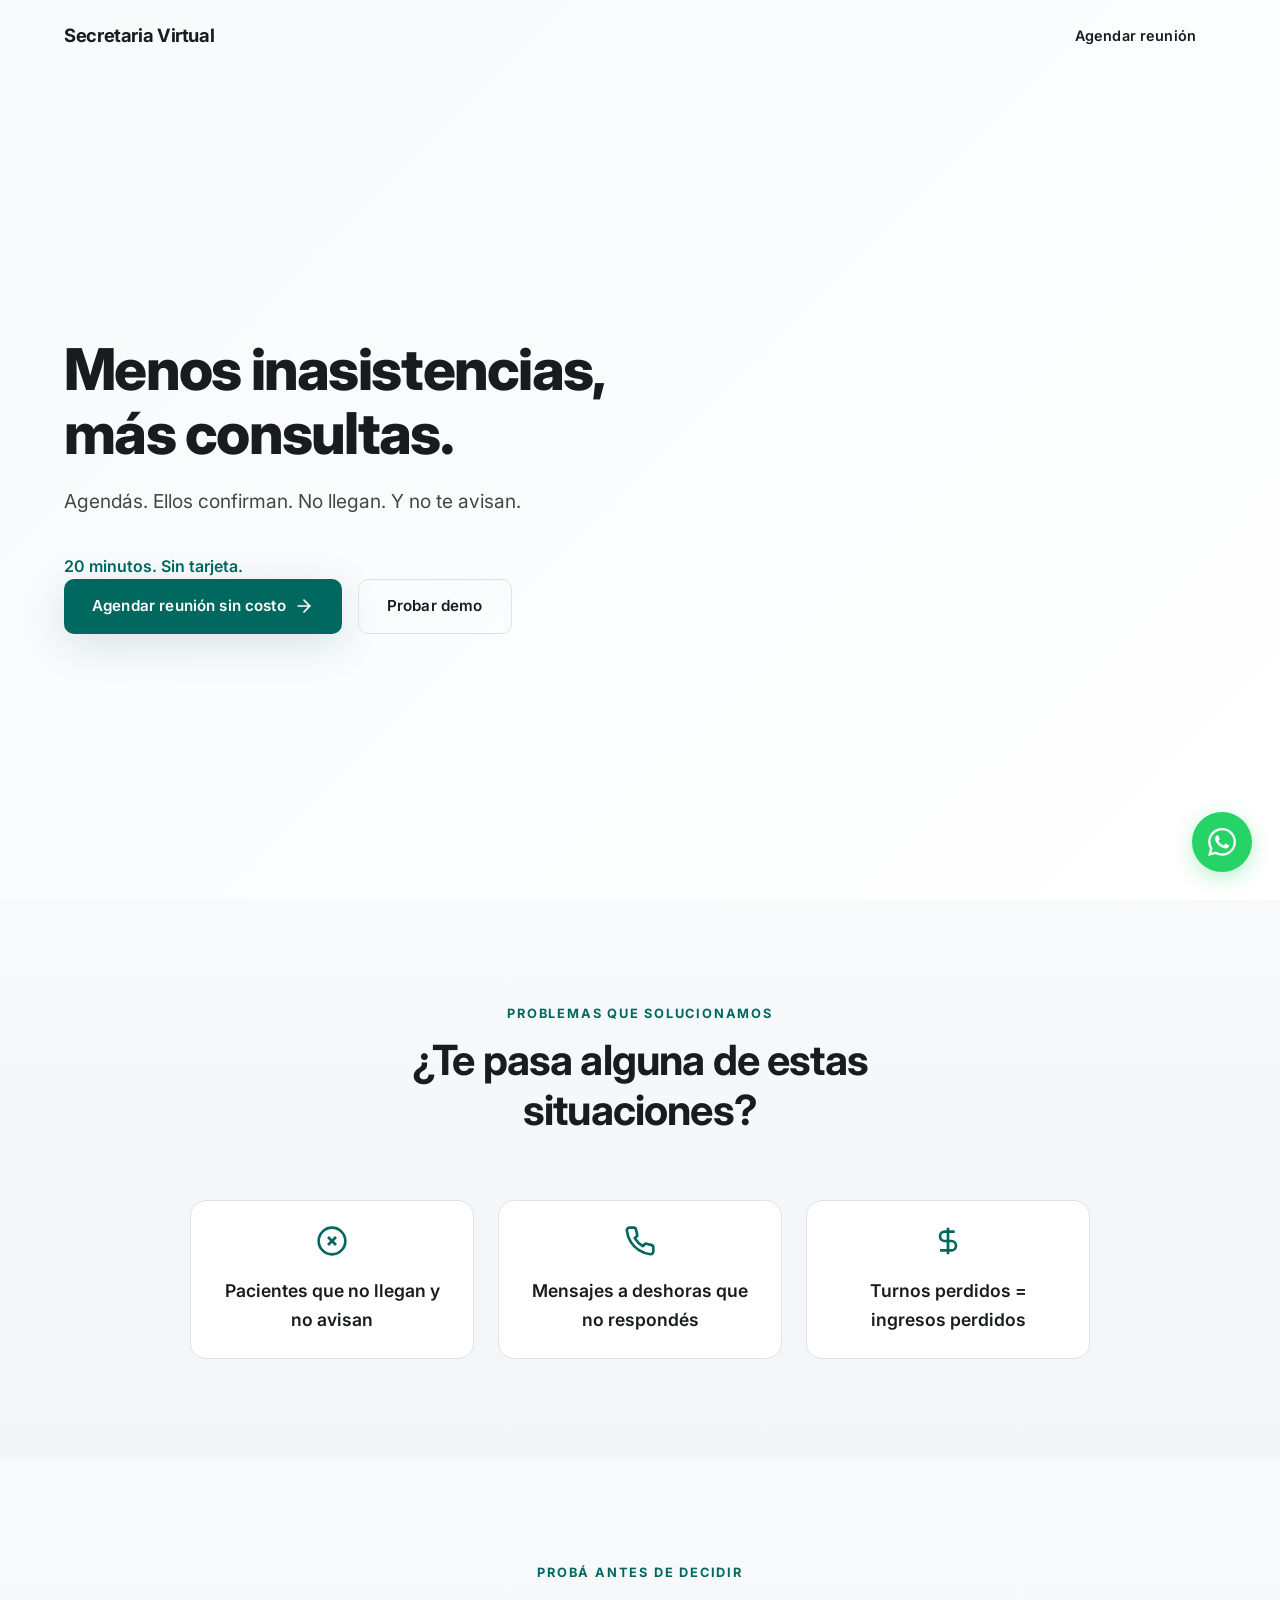
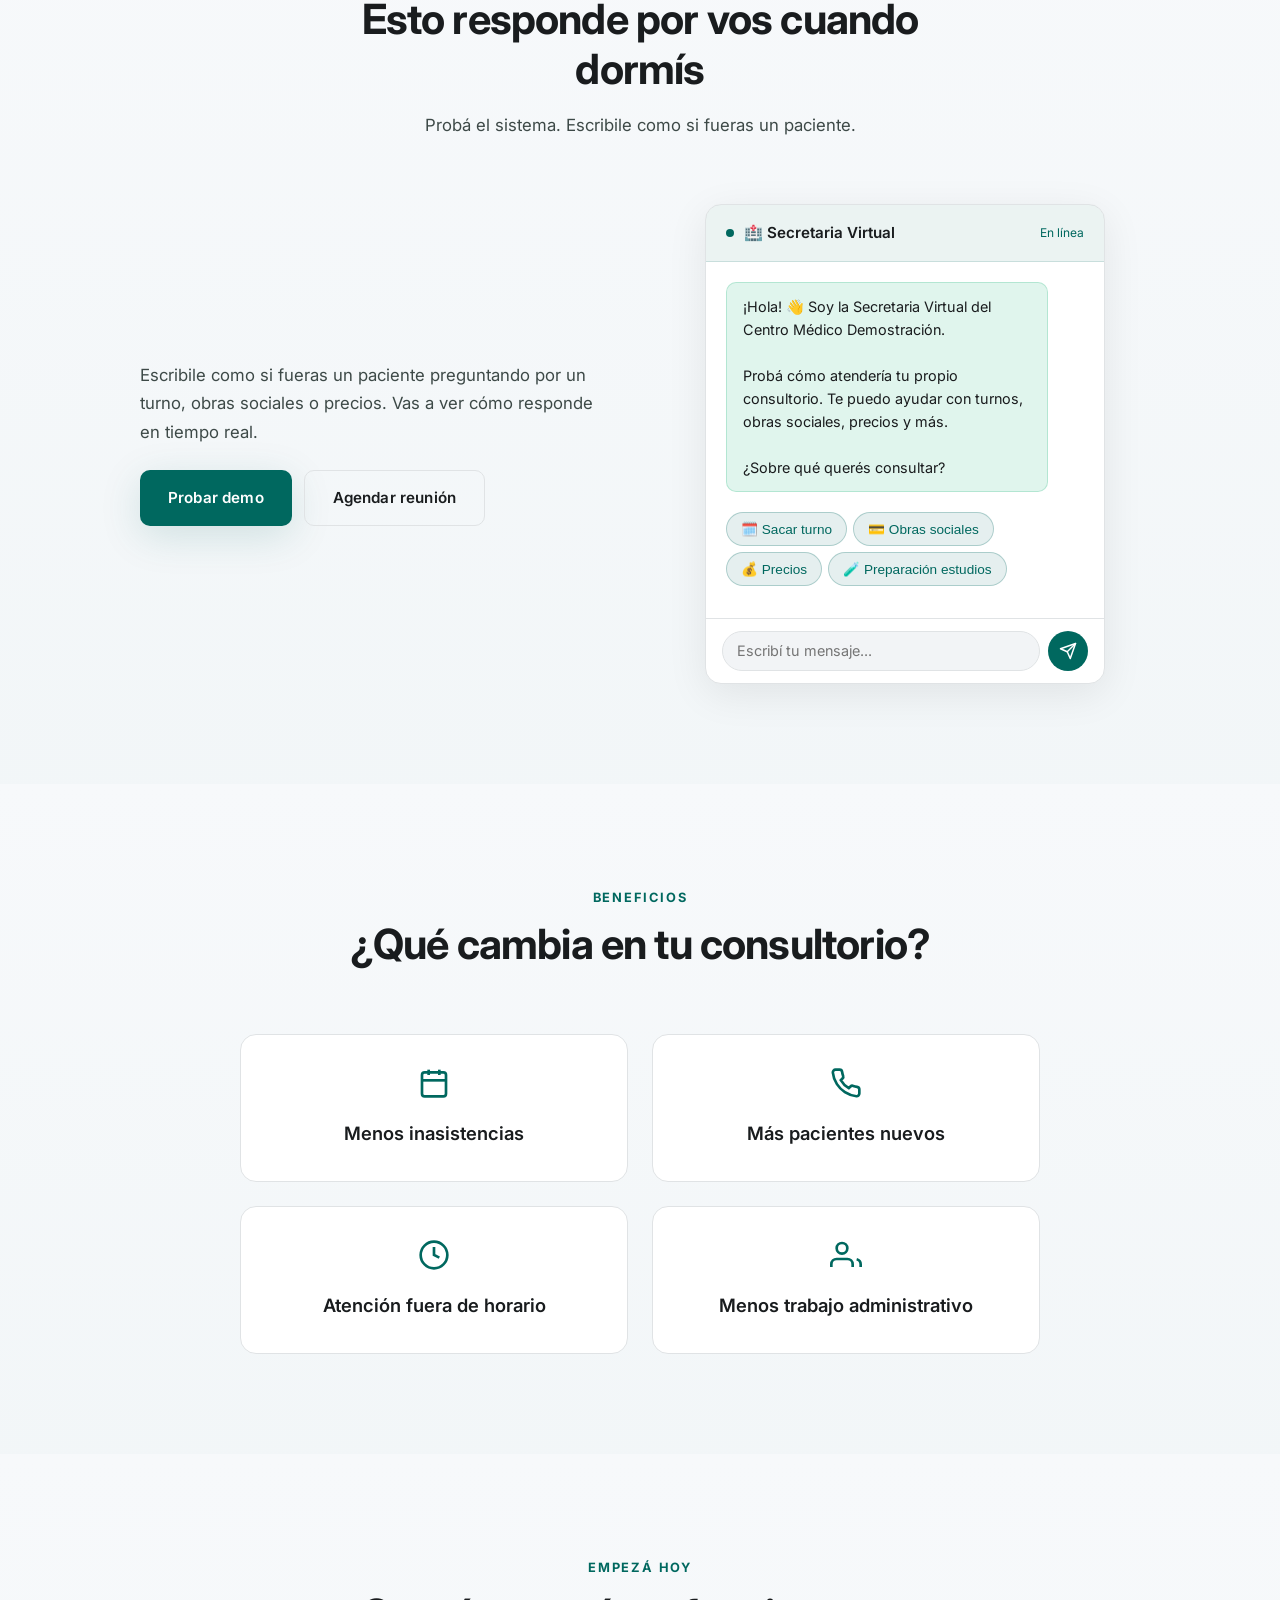
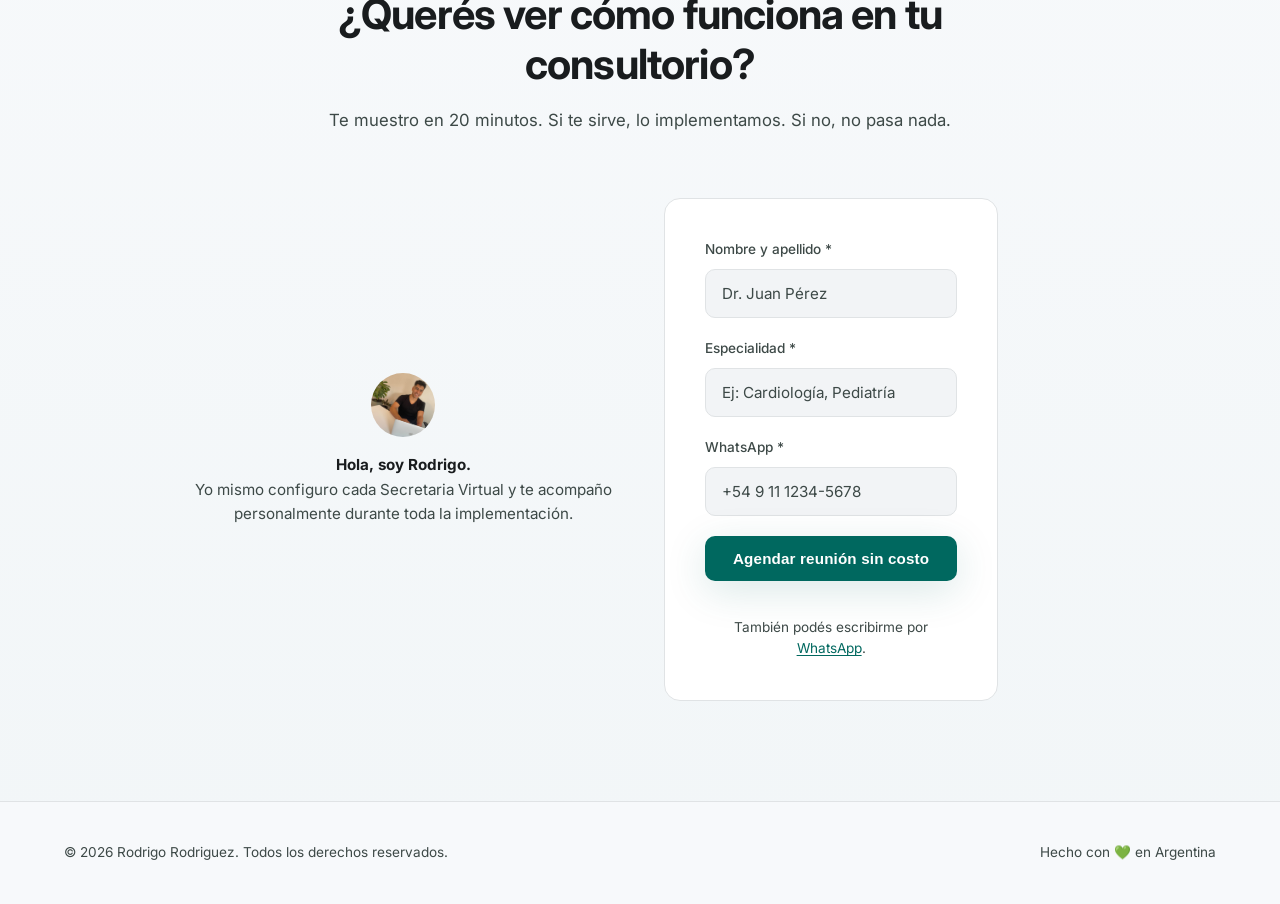
==== commit 0a8929dd: "feat: redesign to Clinical Precision light mode + updated copy + meta ads guide" ====
--- a/index.html
+++ b/index.html
@@ -4,11 +4,11 @@
   <meta charset="UTF-8" />
   <meta name="viewport" content="width=device-width, initial-scale=1.0" />
   <title>Secretaria Virtual para Médicos | Recuperá pacientes perdidos</title>
-  <meta name="description" content="Cada mes perdés pacientes por inasistencias y consultas no respondidas. Recuperá turnos sin contratar más personal. Agendá una reunión gratuita." />
+  <meta name="description" content="Menos inasistencias, más consultas. Agendás. Ellos confirman. No llegan. Y no te avisan. Agendá una reunión sin costo." />
   <meta name="author" content="Rodrigo Rodriguez" />
   <meta name="robots" content="index, follow" />
-  <meta name="theme-color" content="#0F0A1A" />
-  <meta name="msapplication-TileColor" content="#0F0A1A" />
+  <meta name="theme-color" content="#f7f9fb" />
+  <meta name="msapplication-TileColor" content="#f7f9fb" />
   <meta name="apple-mobile-web-app-capable" content="yes" />
   <meta name="apple-mobile-web-app-status-bar-style" content="black-translucent" />
   <meta name="apple-mobile-web-app-title" content="Secretaria Virtual Médica" />
@@ -19,14 +19,14 @@
   <meta property="og:type" content="website" />
   <meta property="og:url" content="https://rodrigorodriguez.com.ar/" />
   <meta property="og:title" content="Secretaria Virtual para Médicos | Recuperá pacientes perdidos" />
-  <meta property="og:description" content="Cada mes perdés pacientes por inasistencias y consultas no respondidas. Recuperá turnos sin contratar más personal. Agendá una reunión gratuita." />
+  <meta property="og:description" content="Menos inasistencias, más consultas. Agendás. Ellos confirman. No llegan. Y no te avisan. Agendá una reunión sin costo." />
   <meta property="og:image" content="https://rodrigorodriguez.com.ar/assets/og-home.jpg" />
   <meta property="og:locale" content="es_AR" />
 
   <meta name="twitter:card" content="summary_large_image" />
   <meta name="twitter:url" content="https://rodrigorodriguez.com.ar/" />
   <meta name="twitter:title" content="Secretaria Virtual para Médicos | Recuperá pacientes perdidos" />
-  <meta name="twitter:description" content="Cada mes perdés pacientes por inasistencias y consultas no respondidas. Recuperá turnos sin contratar más personal. Agendá una reunión gratuita." />
+  <meta name="twitter:description" content="Menos inasistencias, más consultas. Agendás. Ellos confirman. No llegan. Y no te avisan. Agendá una reunión sin costo." />
   <meta name="twitter:image" content="https://rodrigorodriguez.com.ar/assets/og-home.jpg" />
 
   <meta name="keywords" content="secretaria virtual médicos, reducir inasistencias turnos, automatización consultorio médico, chatbot médico argentina" />
@@ -39,7 +39,7 @@
     "@context": "https://schema.org",
     "@type": "LocalBusiness",
     "name": "Rodrigo Rodriguez - Secretaria Virtual para Médicos",
-    "description": "Cada mes perdés pacientes por inasistencias y consultas no respondidas. Recuperá turnos sin contratar más personal. Agendá una reunión gratuita.",
+    "description": "Menos inasistencias, más consultas. Agendás. Ellos confirman. No llegan. Y no te avisan. Agendá una reunión sin costo.",
     "url": "https://rodrigorodriguez.com.ar",
     "telephone": "+54-9-2477-614405",
     "email": "rodrigo.desarrollador@gmail.com",
@@ -49,8 +49,8 @@
     "serviceType": ["Automatización WhatsApp para consultorios médicos", "Reducción de inasistencias", "Confirmación automática de turnos"],
     "offers": {
       "@type": "Offer",
-      "name": "Reunión gratuita Secretaria Virtual Médica",
-      "description": "Reunión gratuita de 20 minutos para consultorios médicos. Sin tarjeta de crédito.",
+      "name": "Reunión sin costo Secretaria Virtual Médica",
+      "description": "Reunión sin costo de 20 minutos para consultorios médicos. Sin tarjeta de crédito.",
       "price": "0",
       "priceCurrency": "ARS",
       "availability": "https://schema.org/InStock"
@@ -103,55 +103,12 @@
   <link rel="stylesheet" href="css/responsive.css" />
 
   <style>
-    .section--problems { background: linear-gradient(180deg, var(--bg-body) 0%, rgba(168,85,247,0.02) 100%); }
-    .hero--video {
-      position: relative;
-      overflow: hidden;
+    .section--problems { background: linear-gradient(180deg, var(--bg-body) 0%, rgba(0,104,95,0.02) 100%); }
+    .hero--landing {
       min-height: 100vh;
       display: flex;
       align-items: center;
-    }
-    .hero__video-bg {
-      position: absolute;
-      top: 0;
-      left: 0;
-      width: 100%;
-      height: 100%;
-      object-fit: cover;
-      z-index: 0;
-      opacity: 0.55;
-    }
-    .hero__overlay {
-      position: absolute;
-      inset: 0;
-      background: linear-gradient(135deg, rgba(15,10,26,0.92) 0%, rgba(15,10,26,0.75) 40%, rgba(15,10,26,0.88) 100%);
-      z-index: 1;
-    }
-    .hero__content-wrapper {
-      position: relative;
-      z-index: 2;
-    }
-    .hero--video .hero__container {
-      grid-template-columns: 1fr !important;
-      text-align: center;
-      gap: 0;
-    }
-    .hero--video .hero__content {
-      max-width: 720px;
-      margin: 0 auto;
-    }
-    .hero--video .hero__subtitle {
-      margin-left: auto;
-      margin-right: auto;
-    }
-    .hero--video .hero__cta {
-      justify-content: center;
-    }
-    @media (min-width: 1024px) {
-      .hero--video .hero__container { text-align: left; }
-      .hero--video .hero__content { margin: 0; }
-      .hero--video .hero__subtitle { margin-left: 0; margin-right: 0; }
-      .hero--video .hero__cta { justify-content: flex-start; }
+      background: linear-gradient(135deg, var(--bg-body) 0%, var(--bg-card) 100%);
     }
     .hero__price {
       margin-top: 16px;
@@ -263,13 +220,14 @@
     }
     @media (max-width: 767px) {
       .cta-form-wrapper { grid-template-columns: 1fr; }
-      .cta-rodrigo { justify-content: center; text-align: center; }
+      .cta-rodrigo { flex-direction: column; justify-content: center; text-align: center; }
+      .cta-rodrigo img { width: 80px; height: 80px; }
     }
     noscript .hero__video-bg { display: none; }
-    noscript .hero__overlay { background: rgba(15,10,26,0.95); }
+    noscript .hero--landing { background: var(--bg-body) !important; }
     @media (prefers-reduced-motion: reduce) {
       .hero__video-bg { display: none; }
-      .hero__overlay { background: rgba(15,10,26,0.95); }
+      .hero--landing { background: var(--bg-body) !important; }
     }
     .header-minimal {
       position: fixed;
@@ -278,11 +236,18 @@
       width: 100%;
       height: var(--header-h);
       z-index: 1000;
-      background: rgba(15, 10, 26, 0.85);
-      backdrop-filter: blur(16px);
-      border-bottom: 1px solid var(--border);
+      background: transparent;
+      border-bottom: 1px solid transparent;
       display: flex;
       align-items: center;
+      transition: background 0.3s ease, border-color 0.3s ease, backdrop-filter 0.3s ease;
+    }
+    .header-minimal.scrolled {
+      background: rgba(255, 255, 255, 0.95);
+      backdrop-filter: blur(16px);
+      -webkit-backdrop-filter: blur(16px);
+      border-bottom-color: var(--border);
+      box-shadow: 0 2px 20px rgba(0,0,0,0.05);
     }
     .header-minimal .container {
       display: flex;
@@ -299,8 +264,7 @@
 
   <noscript>
     <style>
-      .hero__video-bg { display: none !important; }
-      .hero__overlay { background: rgba(15,10,26,0.95) !important; }
+      .hero--landing { background: var(--bg-body) !important; }
     </style>
   </noscript>
 </head>
@@ -310,7 +274,7 @@
   <header class="header-minimal" id="header">
     <div class="container">
       <a href="#hero" class="logo" aria-label="Ir al inicio">
-        <span class="logo__text">Rodrigo Rodriguez</span>
+        <span class="logo__text">Secretaria Virtual</span>
       </a>
       <a href="#contacto" class="btn btn--small btn--nav" data-track="lead">Agendar reunión</a>
     </div>
@@ -318,19 +282,15 @@
 
   <main id="main-content">
     <!-- Hero -->
-    <section class="hero--landing hero--video" id="hero" aria-label="Presentación principal">
-      <video class="hero__video-bg" autoplay muted loop playsinline poster="assets/hero-poster.jpg">
-        <source src="assets/emocional.mp4" type="video/mp4">
-      </video>
-      <div class="hero__overlay"></div>
-      <div class="container hero__container hero__content-wrapper">
+    <section class="hero--landing" id="hero" aria-label="Presentación principal">
+      <div class="container hero__container">
         <div class="hero__content">
-          <h1 class="hero__title">Perdés pacientes todos los meses. Y no es por tu médico.</h1>
-          <p class="hero__subtitle">Cada mes, entre 10 y 30 pacientes no llegan a tu consultorio. No avisan. No aparecen. Y no cobrás.</p>
-          <p class="hero__price">Reunión gratuita de 20 min · Sin tarjeta de crédito</p>
+          <h1 class="hero__title">Menos inasistencias, más consultas.</h1>
+          <p class="hero__subtitle">Agendás. Ellos confirman. No llegan. Y no te avisan.</p>
+          <p class="hero__price">20 minutos. Sin tarjeta.</p>
           <div class="hero__cta">
             <a href="#contacto" class="btn btn--primary" data-track="lead" onclick="trackDemoClick('hero_button')">
-              <span>Agendar reunión gratuita</span>
+              <span>Agendar reunión sin costo</span>
               <svg width="20" height="20" viewBox="0 0 24 24" fill="none" stroke="currentColor" stroke-width="2" stroke-linecap="round" stroke-linejoin="round"><path d="M5 12h14"/><path d="m12 5 7 7-7 7"/></svg>
             </a>
             <a href="#demo" class="btn btn--secondary">Probar demo</a>
@@ -375,11 +335,11 @@
           <div class="demo__text">
             <p>Escribile como si fueras un paciente preguntando por un turno, obras sociales o precios. Vas a ver cómo responde en tiempo real.</p>
             <div style="margin-top: 24px; display: flex; gap: 12px; flex-wrap: wrap;">
-              <a href="https://rodrigo.asistentebot.com.ar/chat" class="btn btn--primary" target="_blank" rel="noopener noreferrer" onclick="trackDemoClick('demo_widget_primary')">Probar demo</a>
+              <a href="#bot-widget" class="btn btn--primary" onclick="trackDemoClick('demo_widget_primary')">Probar demo</a>
               <a href="#contacto" class="btn btn--secondary" data-track="lead" onclick="trackDemoClick('demo_widget_secondary')">Agendar reunión</a>
             </div>
           </div>
-          <div class="demo__widget-wrapper" data-animate="fade-up">
+          <div class="demo__widget-wrapper" data-animate="fade-up" id="bot-widget">
             <div data-bot-widget></div>
           </div>
         </div>
@@ -419,8 +379,8 @@
       <div class="container">
         <header class="section__header">
           <span class="section__label">Empezá hoy</span>
-          <h2 id="contact-title" class="section__title">Agendá una reunión de 20 minutos</h2>
-          <p class="section__subtitle">Sin costo. Sin compromiso. Sin tarjeta de crédito.</p>
+          <h2 id="contact-title" class="section__title">¿Querés ver cómo funciona en tu consultorio?</h2>
+          <p class="section__subtitle">Te muestro en 20 minutos. Si te sirve, lo implementamos. Si no, no pasa nada.</p>
         </header>
         <div class="cta-form-wrapper">
           <div class="cta-rodrigo">
@@ -444,16 +404,14 @@
                 <label for="whatsapp" class="form__label">WhatsApp *</label>
                 <input type="tel" id="whatsapp" name="whatsapp" class="form__input" placeholder="+54 9 11 1234-5678" required />
               </div>
-              <button type="submit" class="btn btn--primary btn--block" onclick="trackFormSubmit()">Agendar reunión gratuita</button>
+              <button type="submit" class="btn btn--primary btn--block" onclick="trackFormSubmit()">Agendar reunión sin costo</button>
               <p class="form__note" style="text-align: center; margin-top: 16px;">
                 También podés escribirme por <a href="https://wa.me/5492477614405?text=Hola%20Rodrigo,%20soy%20medico%20y%20quiero%20agendar%20una%20reuni%C3%B3n%20para%20conocer%20la%20Secretaria%20Virtual" target="_blank" rel="noopener noreferrer" data-track="contact" onclick="trackWhatsAppClick()">WhatsApp</a>.
               </p>
             </form>
           </div>
         </div>
-        <div class="section__cta" data-animate="fade-up" style="margin-top: 40px;">
-          <div class="urgency-badge">Solo 3 reuniones disponibles esta semana</div>
-        </div>
+
       </div>
     </section>
   </main>
--- a/css/base.css
+++ b/css/base.css
@@ -3,18 +3,18 @@
    Variables, Reset & Utilities
    ======================================== */
 :root {
-  --bg-body: #0F0A1A;
-  --bg-card: #1A1225;
-  --bg-input: #130E1C;
-  --text-primary: #F5F0FA;
-  --text-secondary: #A0A0B8;
-  --accent: #A855F7;
-  --accent-hover: #C084FC;
-  --border: #2D1F3D;
+  --bg-body: #f7f9fb;
+  --bg-card: #ffffff;
+  --bg-input: #f2f4f6;
+  --text-primary: #191c1e;
+  --text-secondary: #3d4947;
+  --accent: #00685f;
+  --accent-hover: #008378;
+  --border: #e0e3e5;
   --radius: 16px;
   --radius-sm: 10px;
-  --shadow: 0 10px 40px rgba(0,0,0,0.4);
-  --shadow-accent: 0 10px 40px rgba(168,85,247,0.2);
+  --shadow: 0 10px 40px rgba(0,0,0,0.08);
+  --shadow-accent: 0 10px 40px rgba(0,104,95,0.15);
   --transition: color 0.3s ease, background-color 0.3s ease, border-color 0.3s ease, transform 0.3s ease, box-shadow 0.3s ease, opacity 0.3s ease;
   --container: 1200px;
   --header-h: 72px;
--- a/css/main.css
+++ b/css/main.css
@@ -28,7 +28,7 @@
 .btn--primary:hover {
   background: var(--accent-hover);
   transform: translateY(-2px);
-  box-shadow: 0 14px 48px rgba(168,85,247,0.28);
+  box-shadow: 0 14px 48px rgba(0,104,95,0.28);
 }
 
 .btn--secondary {
@@ -67,7 +67,7 @@
 }
 .header.scrolled,
 .header-minimal.scrolled {
-  background: rgba(15, 10, 26, 0.85);
+  background: rgba(255, 255, 255, 0.90);
   backdrop-filter: blur(16px);
   -webkit-backdrop-filter: blur(16px);
   border-bottom-color: var(--border);
@@ -252,10 +252,10 @@
   transition: var(--transition);
   outline: none;
 }
-.form__input::placeholder { color: #4a5568; }
+.form__input::placeholder {   color: var(--text-secondary); }
 .form__input:focus {
   border-color: var(--accent);
-  box-shadow: 0 0 0 3px rgba(0, 168, 107, 0.1);
+  box-shadow: 0 0 0 3px rgba(0, 104, 95, 0.1);
 }
 .form__input--textarea {
   resize: vertical;
@@ -342,8 +342,8 @@
   align-items: center;
   gap: 6px;
   padding: 8px 14px;
-  background: rgba(0, 168, 107, 0.1);
-  border: 1px solid rgba(0, 168, 107, 0.25);
+  background: rgba(0, 104, 95, 0.1);
+  border: 1px solid rgba(0, 104, 95, 0.25);
   border-radius: 100px;
   font-size: 0.85rem;
   font-weight: 500;
--- a/css/base.css
+++ b/css/base.css
@@ -3,18 +3,18 @@
    Variables, Reset & Utilities
    ======================================== */
 :root {
-  --bg-body: #0F0A1A;
-  --bg-card: #1A1225;
-  --bg-input: #130E1C;
-  --text-primary: #F5F0FA;
-  --text-secondary: #A0A0B8;
-  --accent: #A855F7;
-  --accent-hover: #C084FC;
-  --border: #2D1F3D;
+  --bg-body: #f7f9fb;
+  --bg-card: #ffffff;
+  --bg-input: #f2f4f6;
+  --text-primary: #191c1e;
+  --text-secondary: #3d4947;
+  --accent: #00685f;
+  --accent-hover: #008378;
+  --border: #e0e3e5;
   --radius: 16px;
   --radius-sm: 10px;
-  --shadow: 0 10px 40px rgba(0,0,0,0.4);
-  --shadow-accent: 0 10px 40px rgba(168,85,247,0.2);
+  --shadow: 0 10px 40px rgba(0,0,0,0.08);
+  --shadow-accent: 0 10px 40px rgba(0,104,95,0.15);
   --transition: color 0.3s ease, background-color 0.3s ease, border-color 0.3s ease, transform 0.3s ease, box-shadow 0.3s ease, opacity 0.3s ease;
   --container: 1200px;
   --header-h: 72px;
--- a/css/main.css
+++ b/css/main.css
@@ -28,7 +28,7 @@
 .btn--primary:hover {
   background: var(--accent-hover);
   transform: translateY(-2px);
-  box-shadow: 0 14px 48px rgba(168,85,247,0.28);
+  box-shadow: 0 14px 48px rgba(0,104,95,0.28);
 }
 
 .btn--secondary {
@@ -67,7 +67,7 @@
 }
 .header.scrolled,
 .header-minimal.scrolled {
-  background: rgba(15, 10, 26, 0.85);
+  background: rgba(255, 255, 255, 0.90);
   backdrop-filter: blur(16px);
   -webkit-backdrop-filter: blur(16px);
   border-bottom-color: var(--border);
@@ -252,10 +252,10 @@
   transition: var(--transition);
   outline: none;
 }
-.form__input::placeholder { color: #4a5568; }
+.form__input::placeholder {   color: var(--text-secondary); }
 .form__input:focus {
   border-color: var(--accent);
-  box-shadow: 0 0 0 3px rgba(0, 168, 107, 0.1);
+  box-shadow: 0 0 0 3px rgba(0, 104, 95, 0.1);
 }
 .form__input--textarea {
   resize: vertical;
@@ -342,8 +342,8 @@
   align-items: center;
   gap: 6px;
   padding: 8px 14px;
-  background: rgba(0, 168, 107, 0.1);
-  border: 1px solid rgba(0, 168, 107, 0.25);
+  background: rgba(0, 104, 95, 0.1);
+  border: 1px solid rgba(0, 104, 95, 0.25);
   border-radius: 100px;
   font-size: 0.85rem;
   font-weight: 500;
--- a/css/home.css
+++ b/css/home.css
@@ -15,12 +15,12 @@
   width: 280px;
   height: 280px;
   border-radius: 50%;
-  background: linear-gradient(135deg, var(--accent) 0%, rgba(168,85,247,0.1) 100%);
+  background: linear-gradient(135deg, var(--accent) 0%, rgba(0,104,95,0.1) 100%);
   display: flex;
   align-items: center;
   justify-content: center;
   position: relative;
-  border: 3px solid rgba(0, 168, 107, 0.3);
+  border: 3px solid rgba(0, 104, 95, 0.3);
   box-shadow: var(--shadow-accent);
 }
 .avatar__svg {
@@ -96,7 +96,7 @@
   transition: var(--transition);
 }
 .stat:hover {
-  border-color: rgba(0, 168, 107, 0.3);
+  border-color: rgba(0, 104, 95, 0.3);
   transform: translateY(-4px);
 }
 .stat__number {
@@ -120,12 +120,12 @@
 
 /* Benefits section */
 .section--benefits {
-  background: linear-gradient(180deg, var(--bg-body) 0%, rgba(168,85,247,0.02) 100%);
+  background: linear-gradient(180deg, var(--bg-body) 0%, rgba(0,104,95,0.02) 100%);
 }
 
 /* CTA Section */
 .section--cta {
-  background: linear-gradient(180deg, rgba(168,85,247,0.05) 0%, var(--bg-body) 50%, rgba(168,85,247,0.03) 100%);
+  background: linear-gradient(180deg, rgba(0,104,95,0.05) 0%, var(--bg-body) 50%, rgba(0,104,95,0.03) 100%);
 }
 .section--cta .section__cta {
   margin-top: 40px;
@@ -138,7 +138,7 @@
 
 /* Bot Demo Section */
 .section--demo {
-  background: linear-gradient(180deg, var(--bg-body) 0%, rgba(168,85,247,0.02) 100%);
+  background: linear-gradient(180deg, var(--bg-body) 0%, rgba(0,104,95,0.02) 100%);
 }
 .demo__container {
   display: grid;
@@ -176,8 +176,8 @@
 }
 .bot-embedded__header {
   padding: 16px 20px;
-  background: rgba(0, 168, 107, 0.08);
-  border-bottom: 1px solid rgba(0, 168, 107, 0.15);
+  background: rgba(0, 104, 95, 0.08);
+  border-bottom: 1px solid rgba(0, 104, 95, 0.15);
   display: flex;
   align-items: center;
   gap: 10px;
@@ -261,7 +261,7 @@
    PRICING SECTION
    ======================================== */
 .section--pricing {
-  background: linear-gradient(180deg, var(--bg-body) 0%, rgba(168,85,247,0.03) 50%, var(--bg-body) 100%);
+  background: linear-gradient(180deg, var(--bg-body) 0%, rgba(0,104,95,0.03) 50%, var(--bg-body) 100%);
 }
 .pricing {
   display: grid;
@@ -284,19 +284,19 @@
 }
 .pricing-card:hover {
   transform: translateY(-4px);
-  border-color: rgba(0, 168, 107, 0.35);
-  box-shadow: 0 12px 40px rgba(0, 168, 107, 0.08);
+  border-color: rgba(0, 104, 95, 0.35);
+  box-shadow: 0 12px 40px rgba(0, 104, 95, 0.08);
 }
 .pricing-card--featured {
-  background: linear-gradient(180deg, var(--bg-card) 0%, rgba(168,85,247,0.04) 100%);
+  background: linear-gradient(180deg, var(--bg-card) 0%, rgba(0,104,95,0.04) 100%);
   border-color: var(--accent);
   border-width: 2px;
-  box-shadow: 0 8px 32px rgba(0, 168, 107, 0.12);
+  box-shadow: 0 8px 32px rgba(0, 104, 95, 0.12);
   z-index: 2;
 }
 .pricing-card--featured:hover {
   transform: translateY(-6px);
-  box-shadow: 0 16px 48px rgba(0, 168, 107, 0.18);
+  box-shadow: 0 16px 48px rgba(0, 104, 95, 0.18);
   border-color: var(--accent-hover);
 }
 .pricing-card__badge {
@@ -312,7 +312,7 @@
   letter-spacing: 0.1em;
   padding: 7px 18px;
   border-radius: 100px;
-  box-shadow: 0 4px 12px rgba(0, 168, 107, 0.3);
+  box-shadow: 0 4px 12px rgba(0, 104, 95, 0.3);
 }
 .pricing-card__header {
   text-align: center;
@@ -351,7 +351,7 @@
   color: var(--text-secondary);
   margin-top: 10px;
   padding: 6px 12px;
-  background: rgba(255,255,255,0.03);
+  background: rgba(0,0,0,0.03);
   border-radius: 8px;
   display: inline-block;
 }
@@ -369,7 +369,7 @@
   font-size: 0.9rem;
   color: var(--text-secondary);
   line-height: 1.5;
-  border-bottom: 1px solid rgba(255,255,255,0.04);
+  border-bottom: 1px solid rgba(0,0,0,0.04);
 }
 .pricing-card__feature:last-child {
   border-bottom: none;
--- a/css/bot-landing.css
+++ b/css/bot-landing.css
@@ -75,10 +75,10 @@
   animation: popIn 0.5s ease both;
 }
 .chat-bubble--bot {
-  background: rgba(0, 168, 107, 0.12);
+  background: rgba(0, 104, 95, 0.12);
   color: var(--text-primary);
   align-self: flex-start;
-  border: 1px solid rgba(0, 168, 107, 0.2);
+  border: 1px solid rgba(0, 104, 95, 0.2);
   animation-delay: 0.2s;
 }
 .chat-bubble--user {
@@ -93,8 +93,8 @@
   gap: 6px;
   padding: 16px;
   align-self: flex-start;
-  background: rgba(0, 168, 107, 0.12);
-  border: 1px solid rgba(0, 168, 107, 0.2);
+  background: rgba(0, 104, 95, 0.12);
+  border: 1px solid rgba(0, 104, 95, 0.2);
   width: 64px;
   animation-delay: 1s;
 }
@@ -173,7 +173,7 @@
 }
 .feature-card:hover {
   transform: translateY(-6px);
-  border-color: rgba(0, 168, 107, 0.4);
+  border-color: rgba(0, 104, 95, 0.4);
   box-shadow: var(--shadow);
 }
 .feature-card__icon {
@@ -182,8 +182,8 @@
   display: flex;
   align-items: center;
   justify-content: center;
-  background: rgba(0, 168, 107, 0.1);
-  border: 1px solid rgba(0, 168, 107, 0.2);
+  background: rgba(0, 104, 95, 0.1);
+  border: 1px solid rgba(0, 104, 95, 0.2);
   border-radius: var(--radius-sm);
   color: var(--accent);
   margin-bottom: 24px;
@@ -201,7 +201,7 @@
 
 /* Steps */
 .section--steps {
-  background: linear-gradient(180deg, var(--bg-body) 0%, rgba(168,85,247,0.03) 50%, var(--bg-body) 100%);
+  background: linear-gradient(180deg, var(--bg-body) 0%, rgba(0,104,95,0.03) 50%, var(--bg-body) 100%);
 }
 .steps {
   display: grid;
@@ -226,8 +226,8 @@
   width: 56px;
   height: 56px;
   border-radius: 50%;
-  background: rgba(0, 168, 107, 0.1);
-  border: 1px solid rgba(0, 168, 107, 0.25);
+  background: rgba(0, 104, 95, 0.1);
+  border: 1px solid rgba(0, 104, 95, 0.25);
   color: var(--accent);
   font-weight: 700;
   font-size: 1.1rem;
@@ -289,7 +289,7 @@
   margin: 0 auto;
 }
 .section--contact {
-  background: linear-gradient(180deg, var(--bg-body) 0%, rgba(168,85,247,0.02) 100%);
+  background: linear-gradient(180deg, var(--bg-body) 0%, rgba(0,104,95,0.02) 100%);
 }
 .contact__meet {
   text-align: center;
--- a/css/responsive.css
+++ b/css/responsive.css
@@ -211,6 +211,23 @@
   padding: 28px;
 }
 
+/* CTA Rodrigo - Mobile */
+.cta-form-wrapper {
+  grid-template-columns: 1fr;
+  gap: 32px;
+}
+
+.cta-rodrigo {
+  flex-direction: column;
+  text-align: center;
+  gap: 12px;
+}
+
+.cta-rodrigo img {
+  width: 80px;
+  height: 80px;
+}
+
 /* Footer - Mobile */
 .footer__container {
   flex-direction: column;
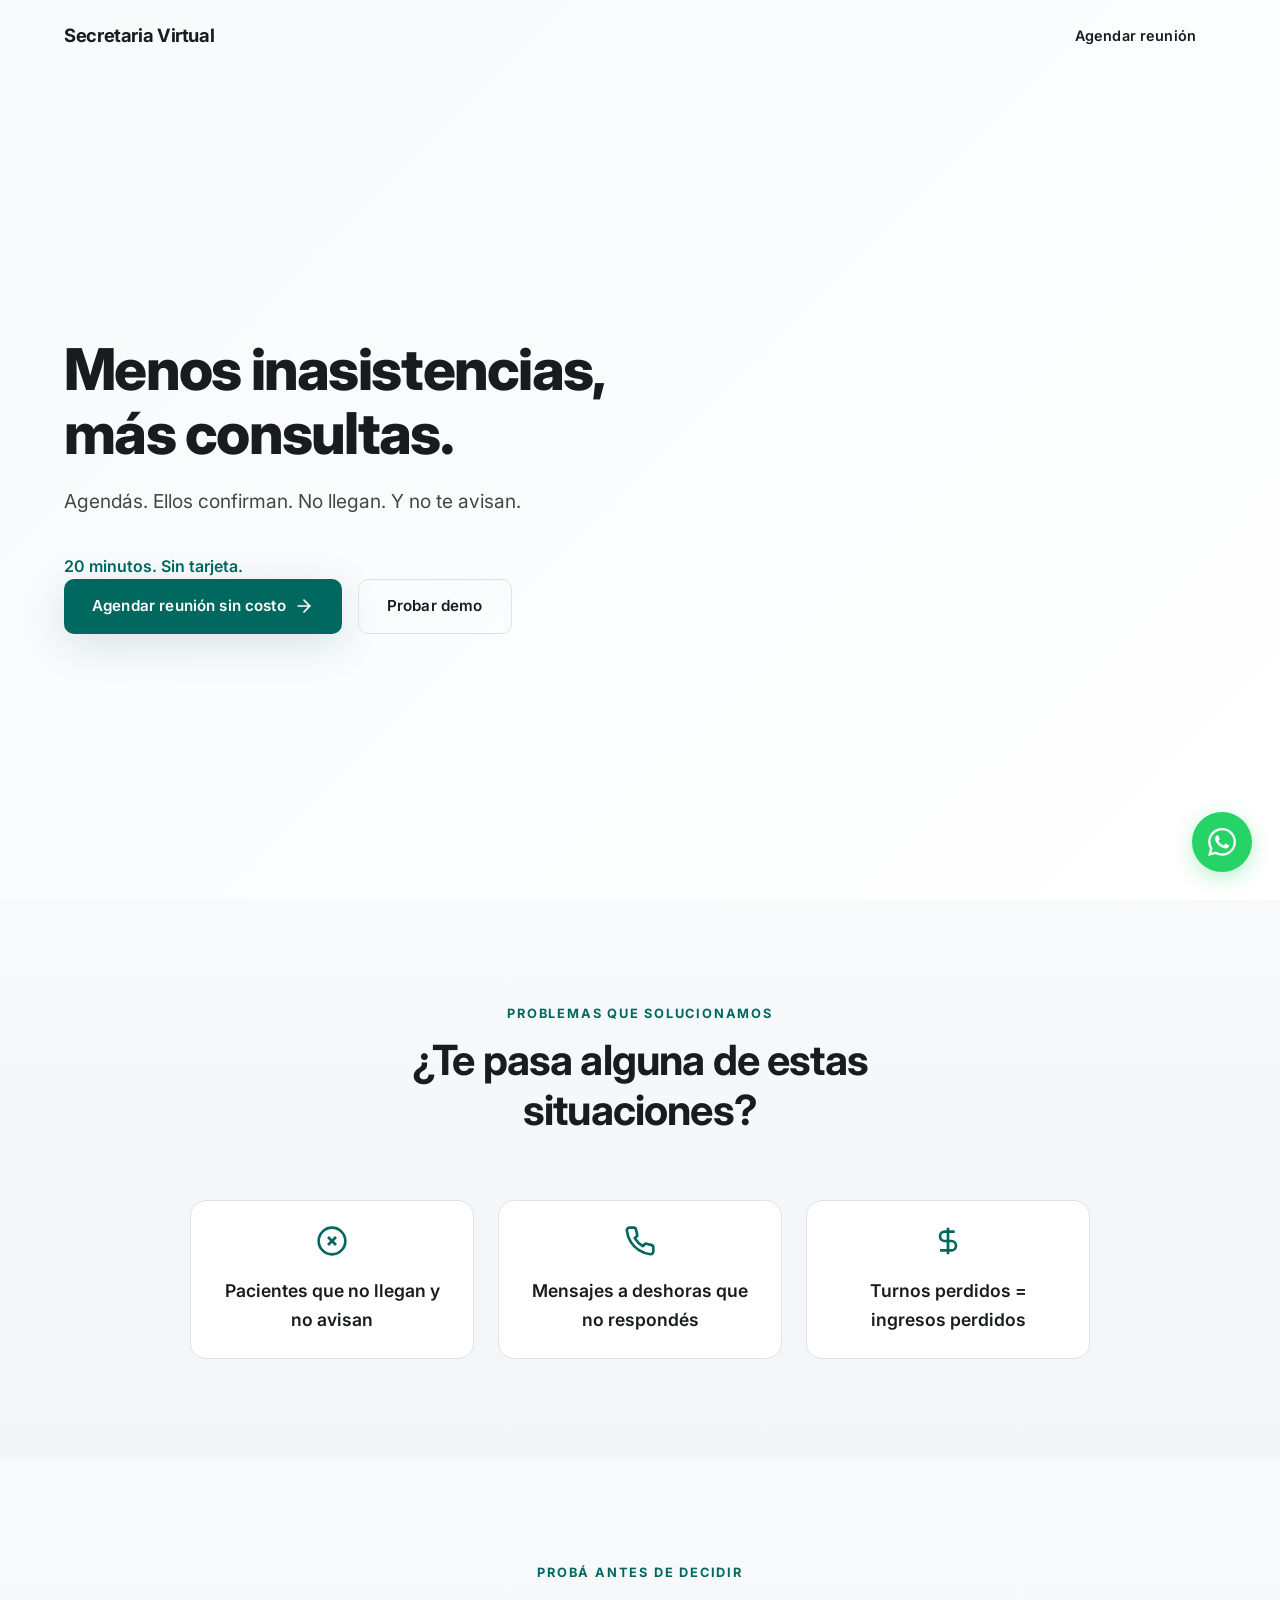
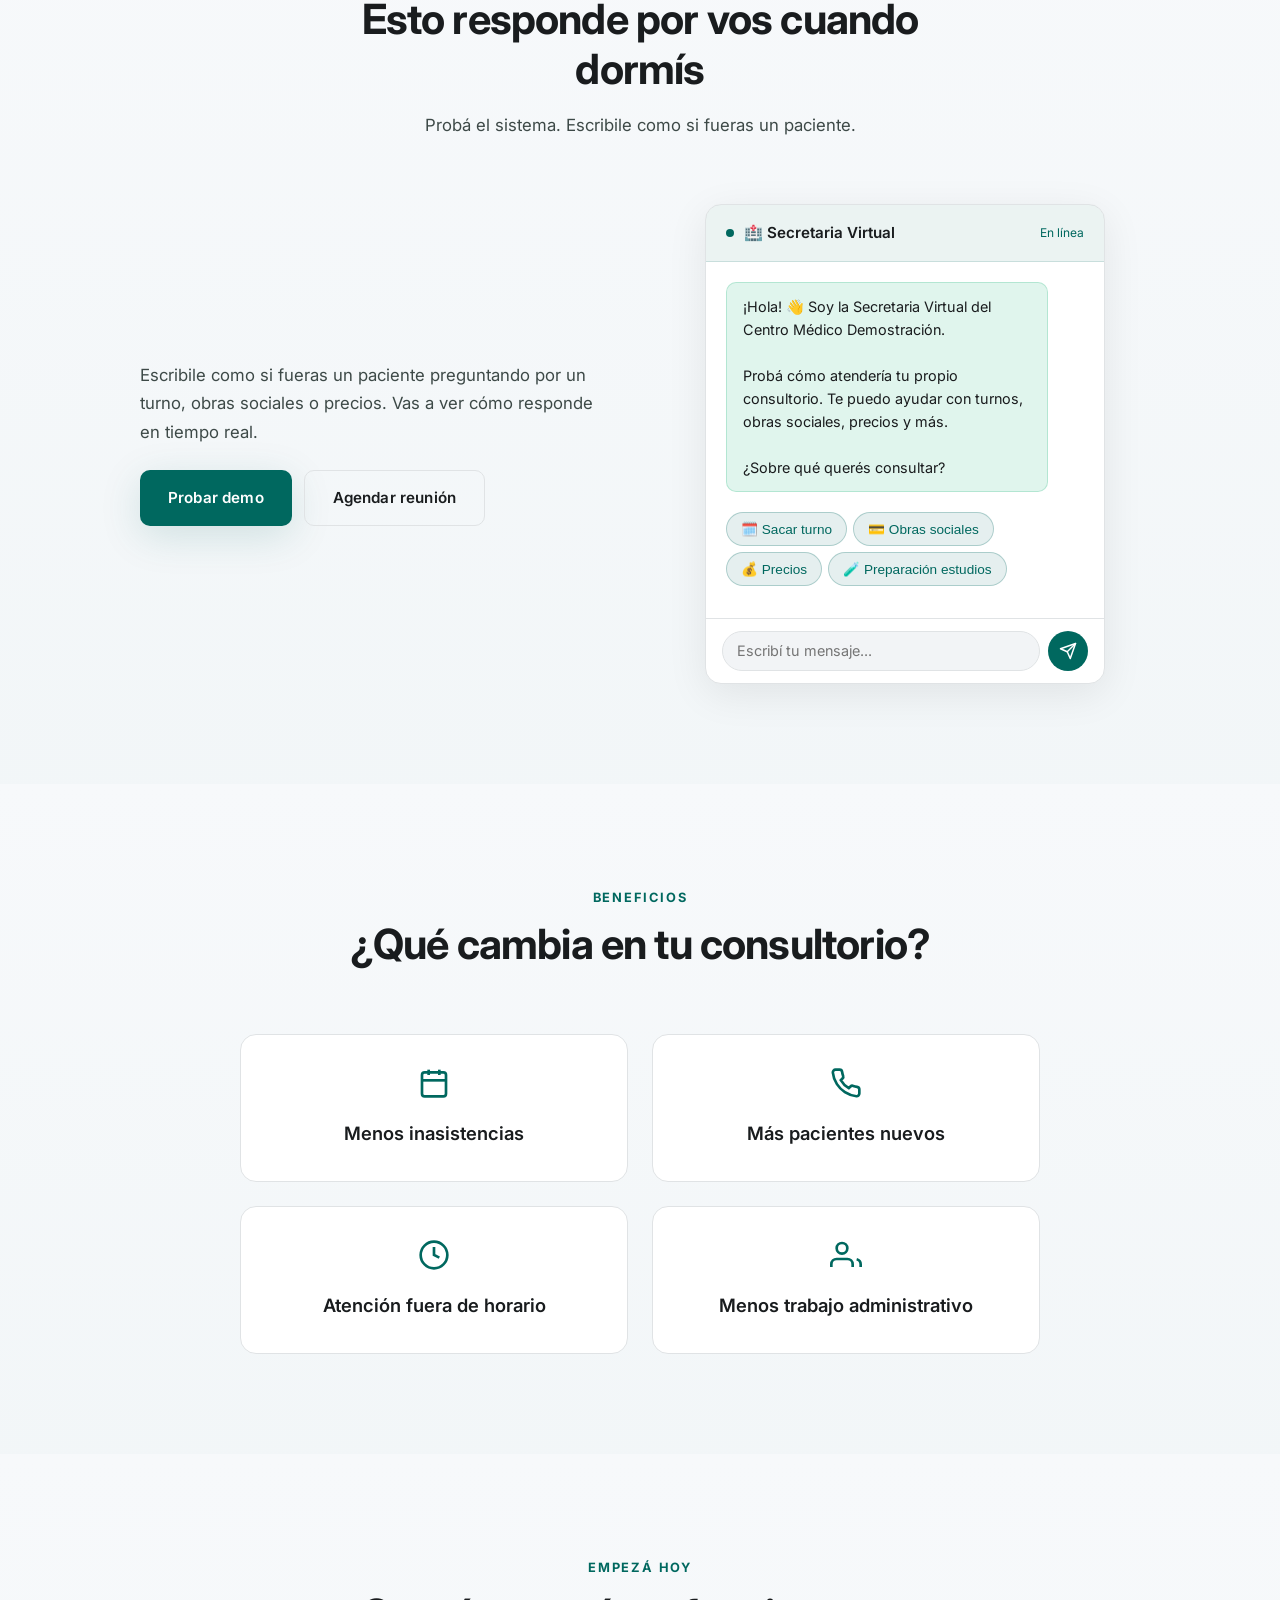
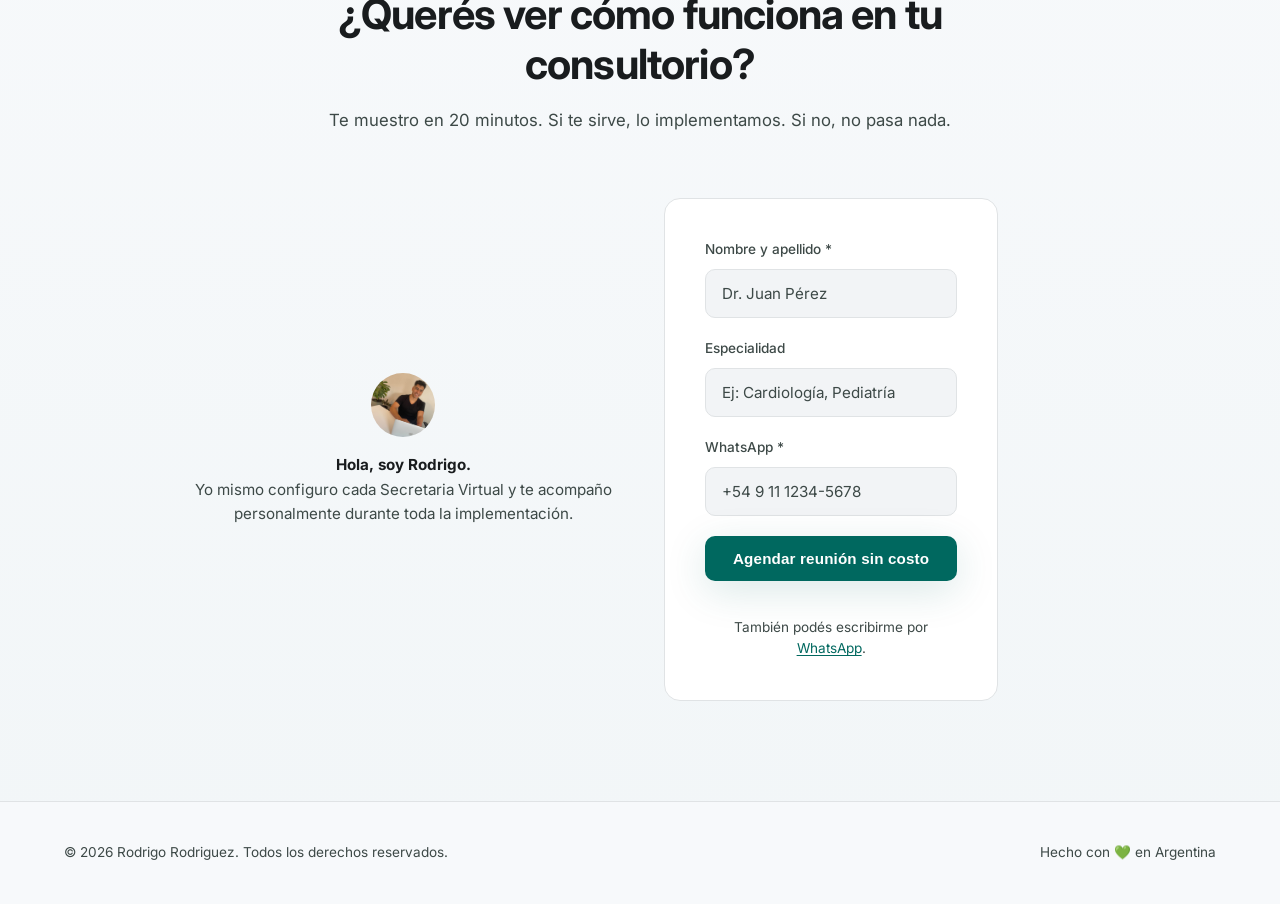
==== commit cf948f99: "fix: especialidad no obligatoria en formulario" ====
--- a/index.html
+++ b/index.html
@@ -397,8 +397,8 @@
                 <input type="text" id="name" name="name" class="form__input" placeholder="Dr. Juan Pérez" autocomplete="name" required />
               </div>
               <div class="form__group">
-                <label for="especialidad" class="form__label">Especialidad *</label>
-                <input type="text" id="especialidad" name="especialidad" class="form__input" placeholder="Ej: Cardiología, Pediatría" required />
+                <label for="especialidad" class="form__label">Especialidad</label>
+                <input type="text" id="especialidad" name="especialidad" class="form__input" placeholder="Ej: Cardiología, Pediatría" />
               </div>
               <div class="form__group">
                 <label for="whatsapp" class="form__label">WhatsApp *</label>
